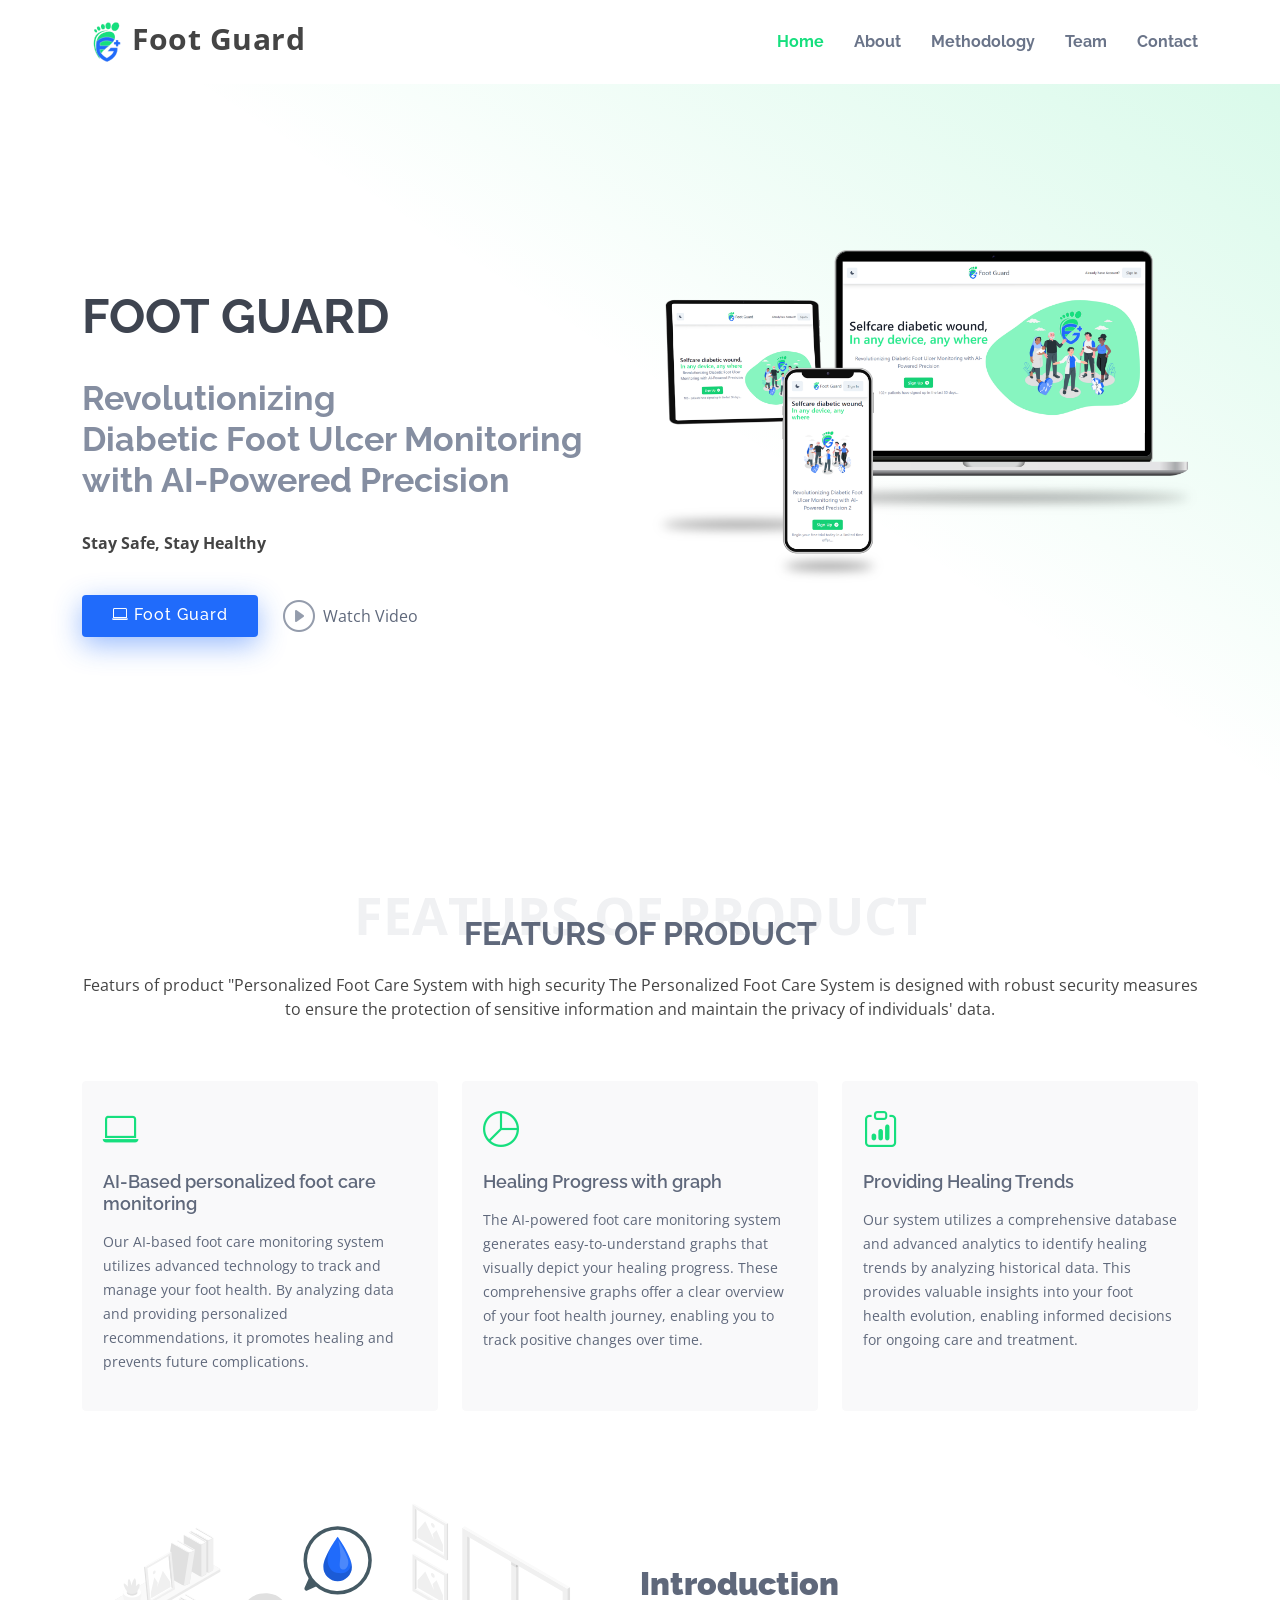
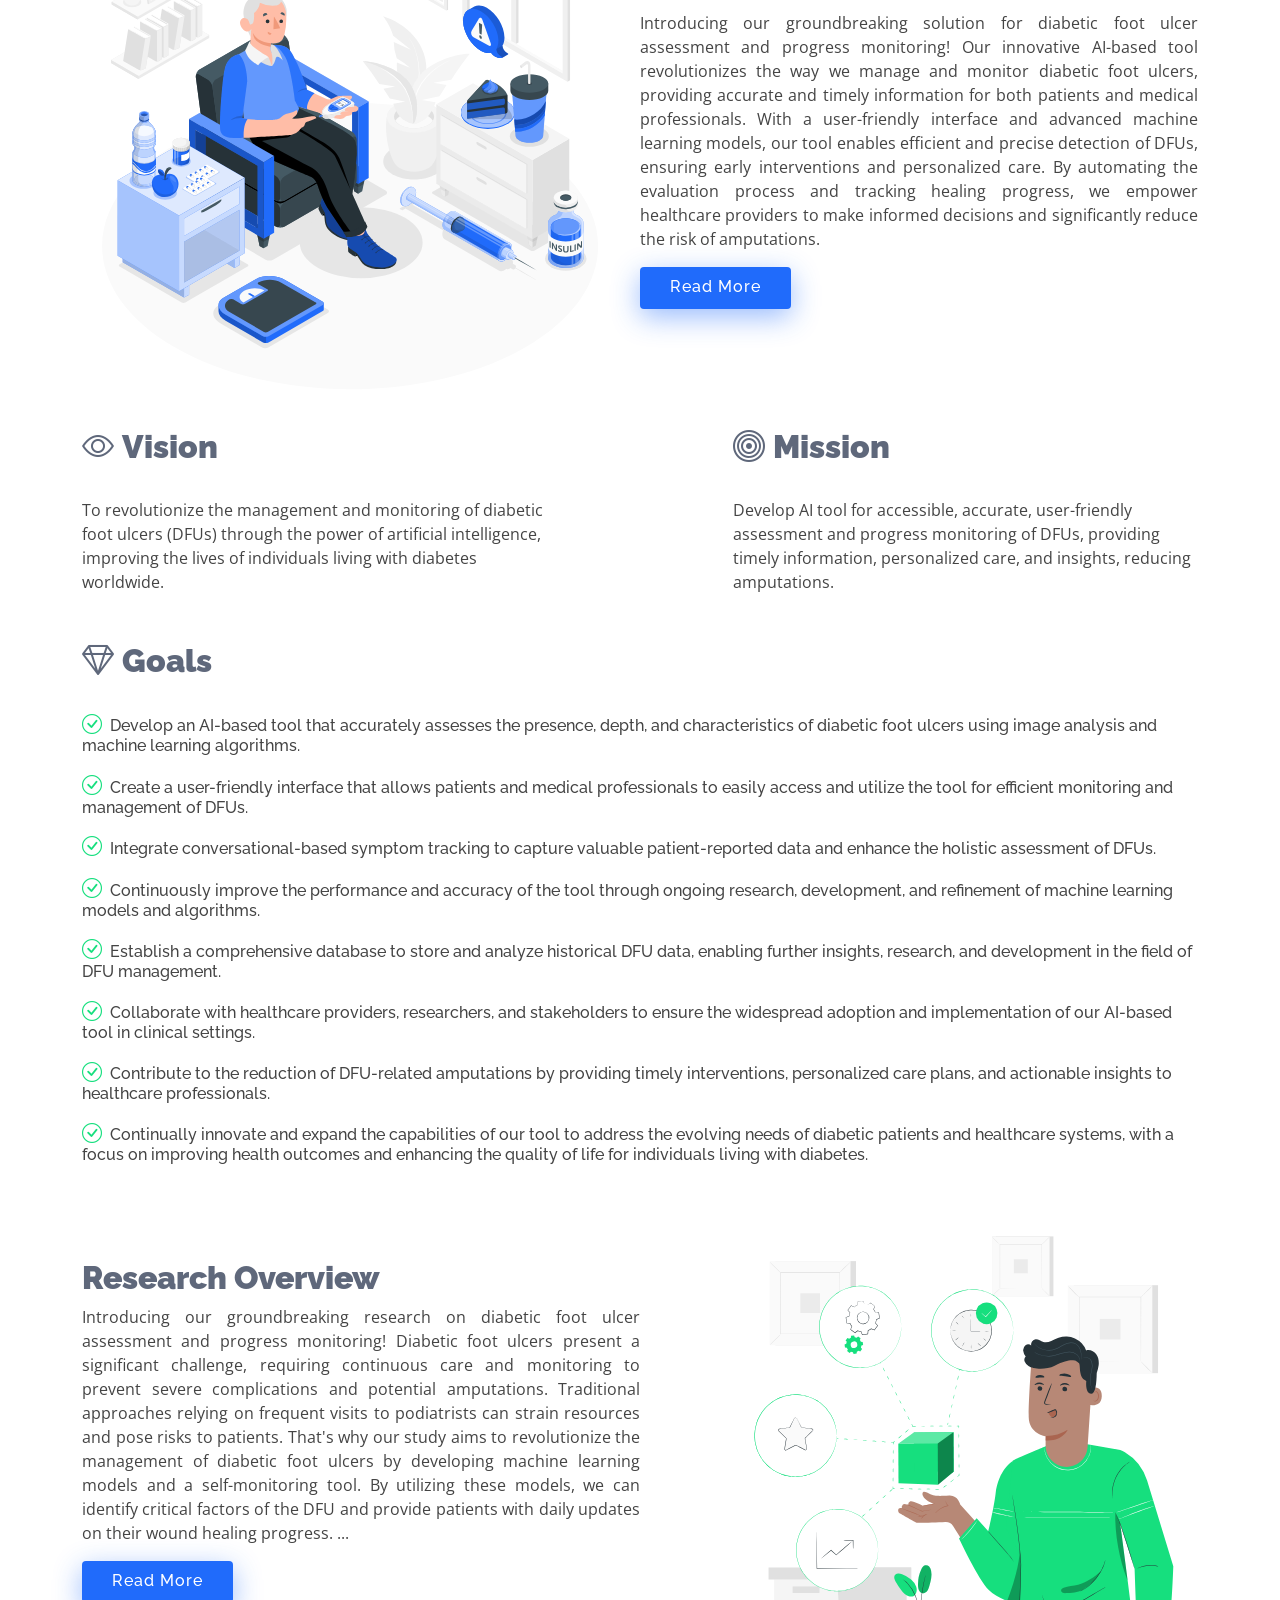
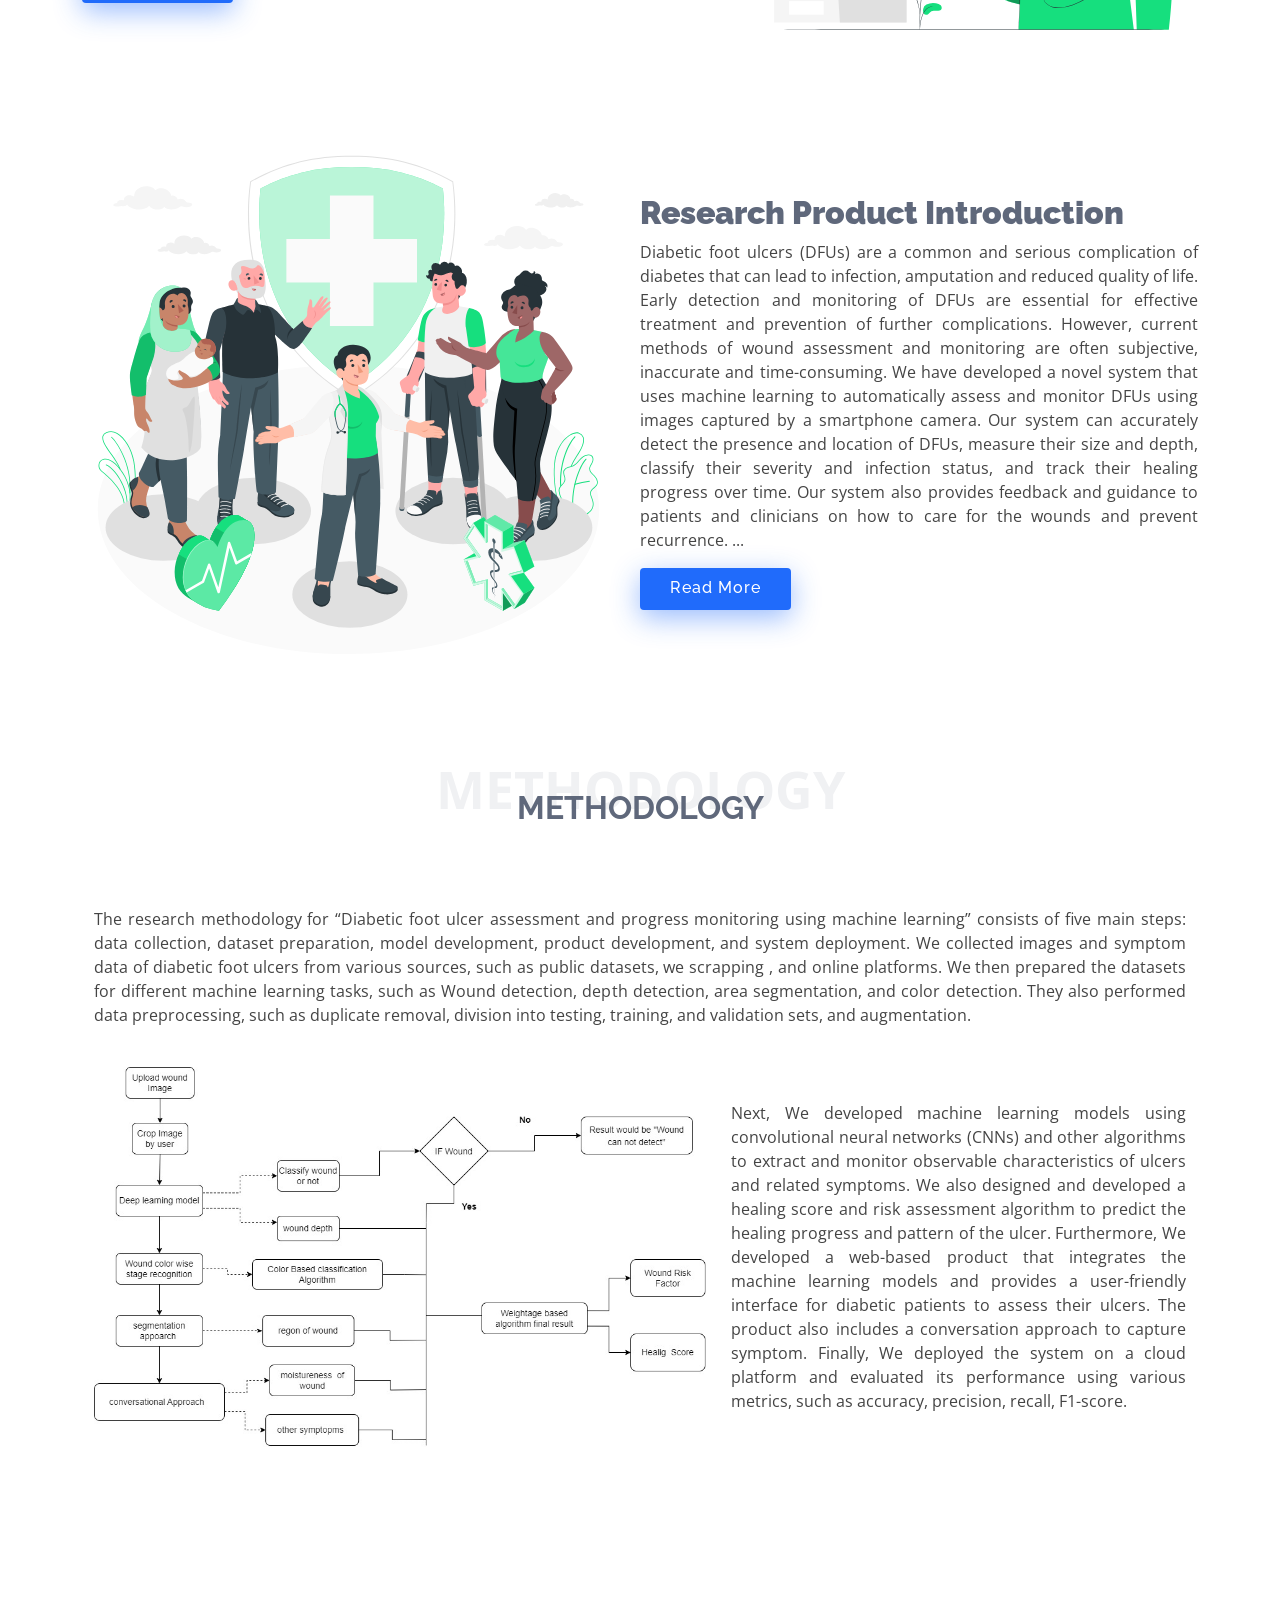
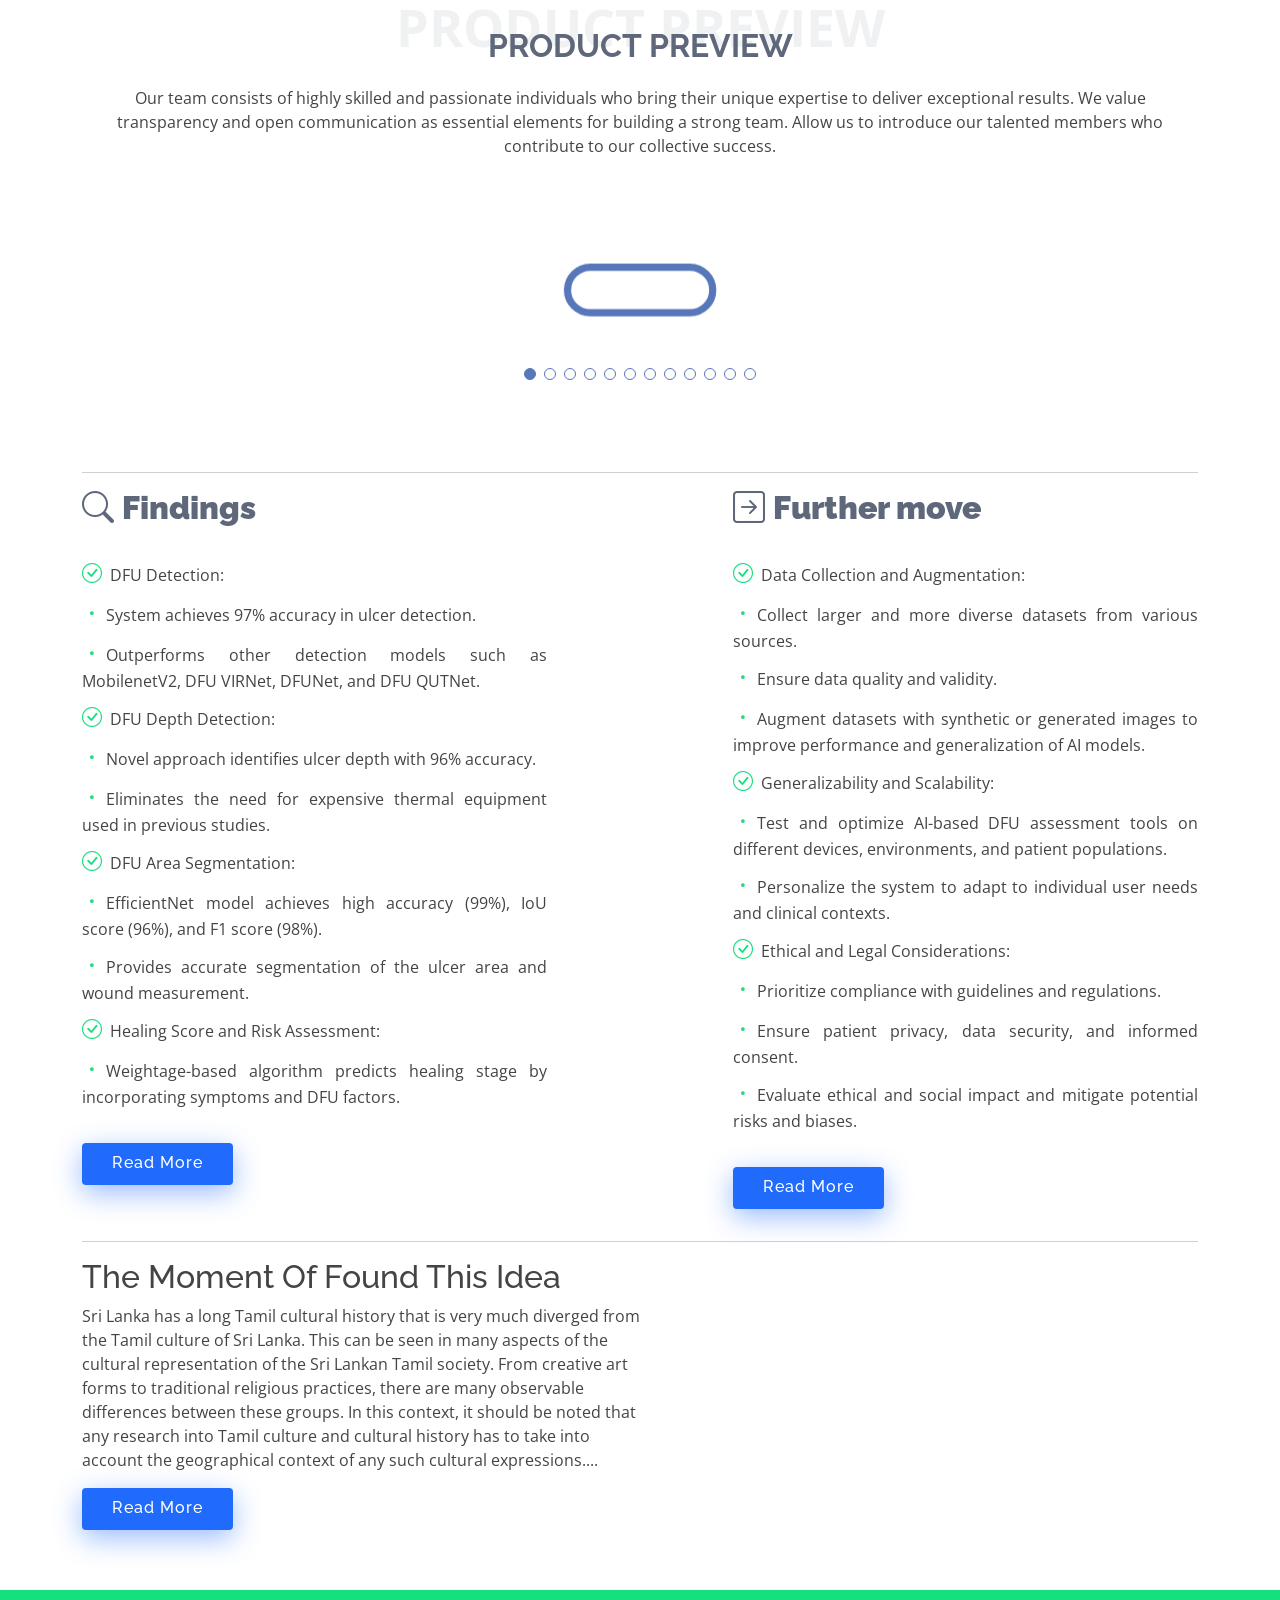
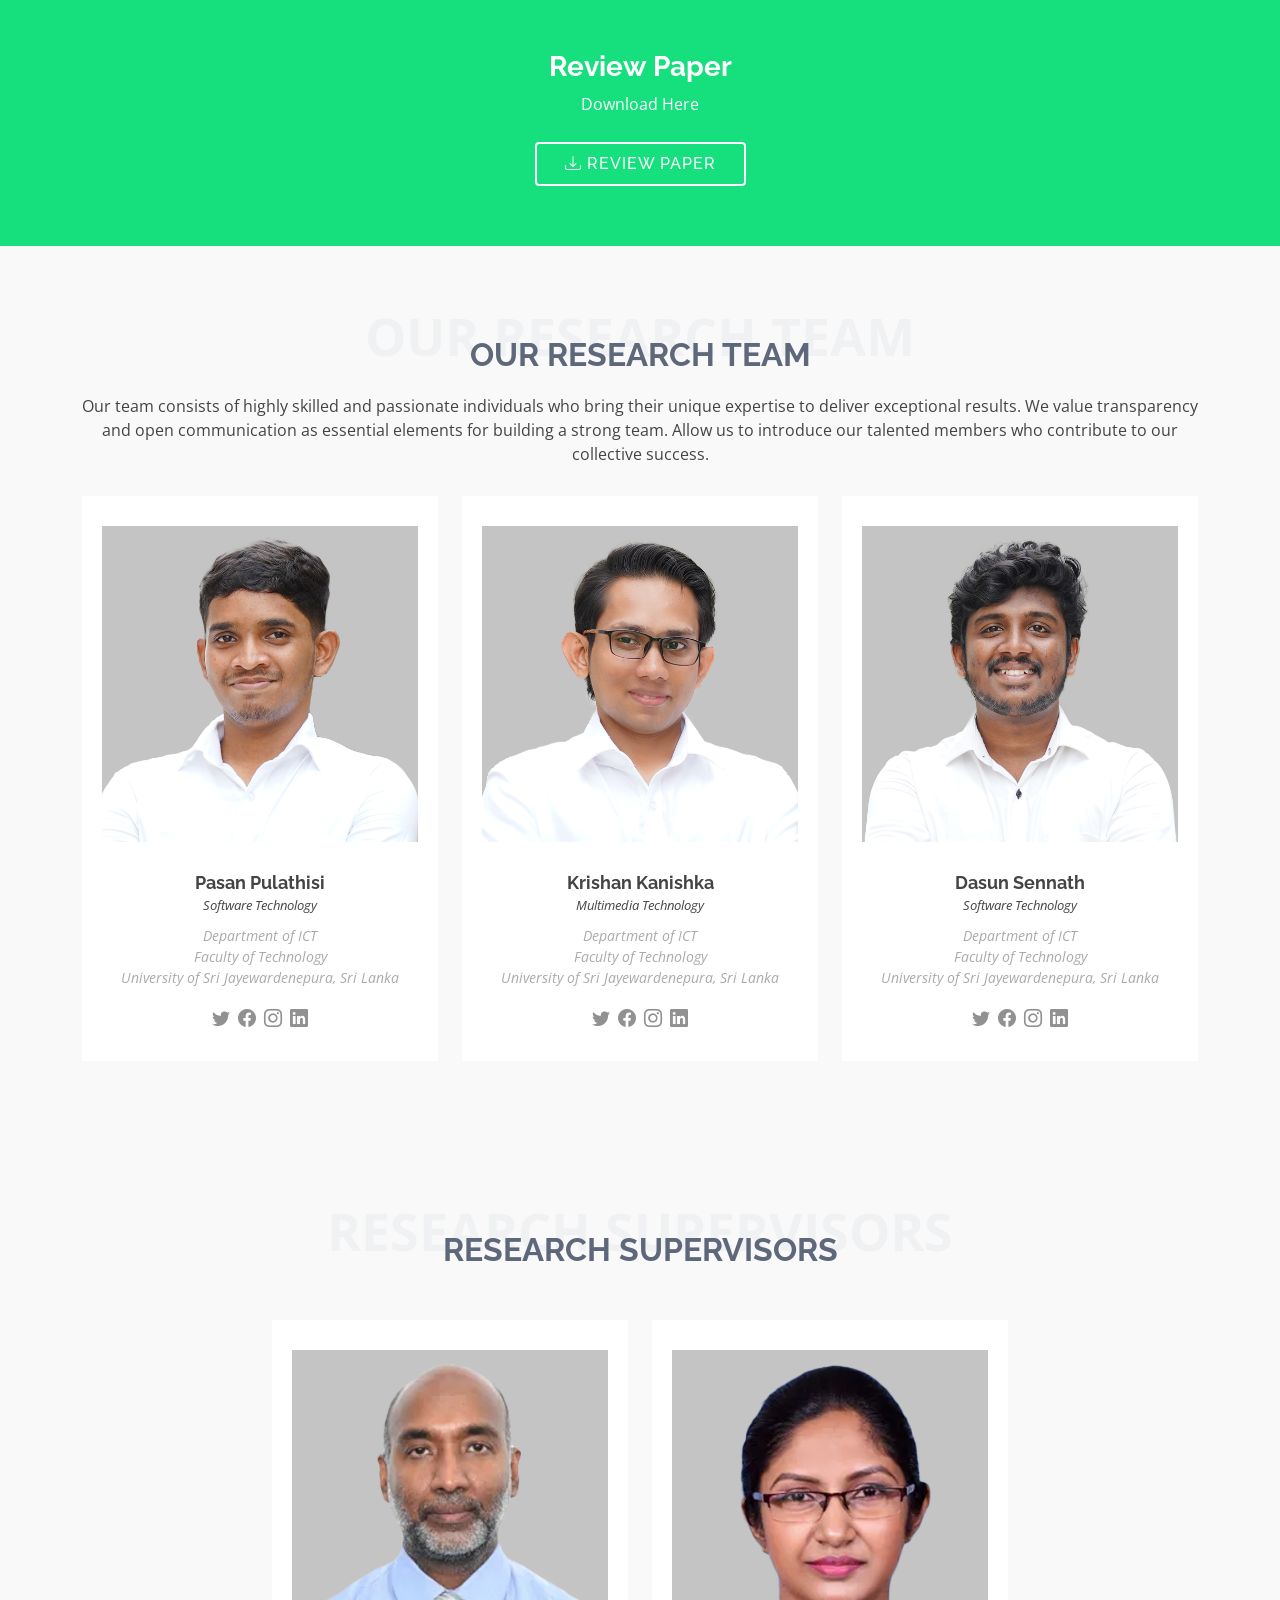
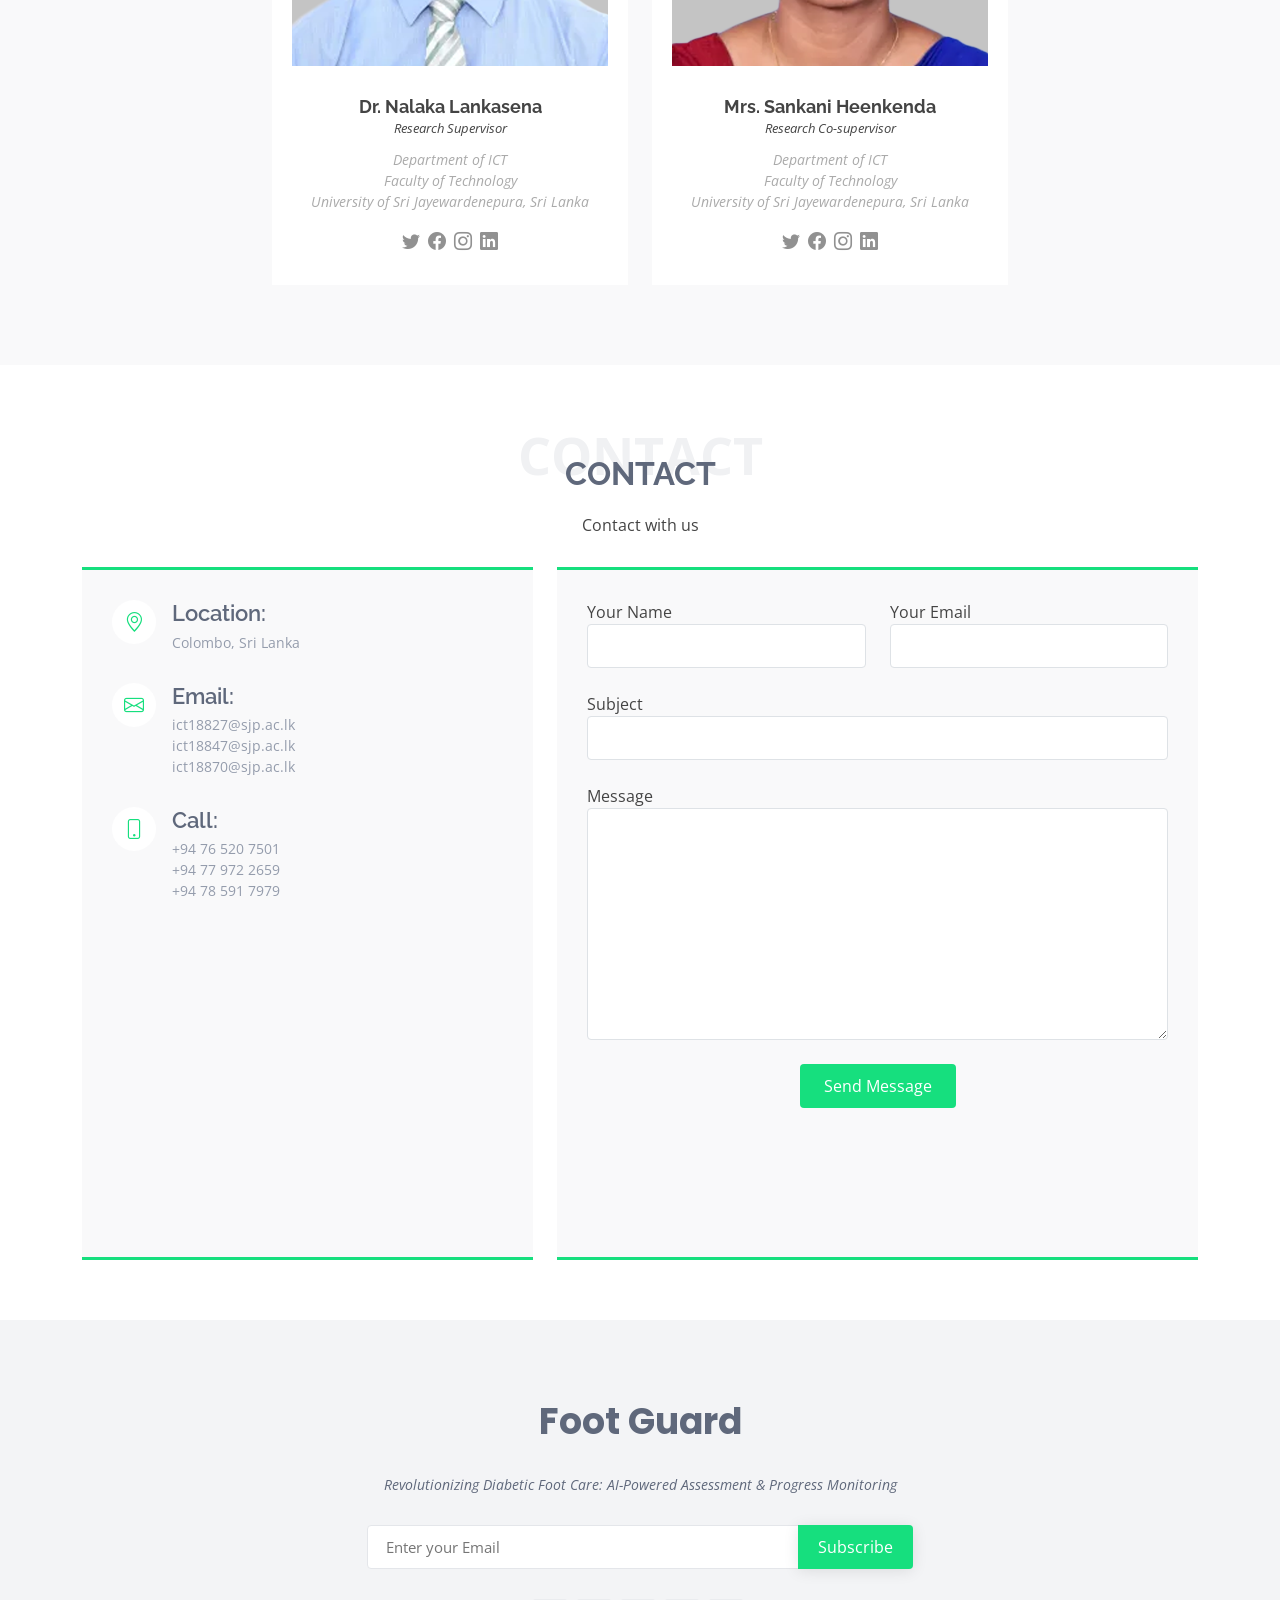
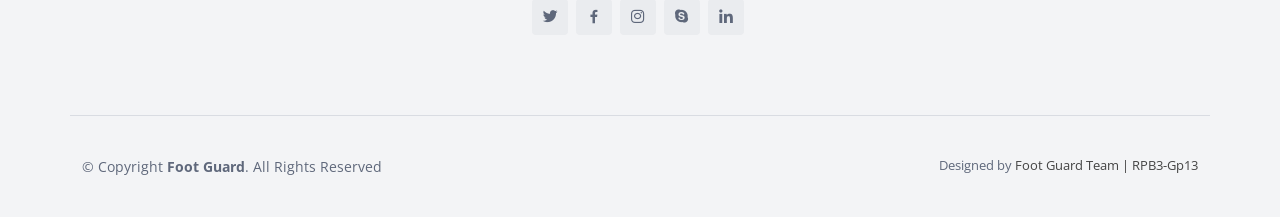
==== FootGuard/index.html @ e1c531ee "update2.3" ====
<!DOCTYPE html>
<html lang="en">

<head>
  <meta charset="utf-8">
  <meta content="width=device-width, initial-scale=1.0" name="viewport">

  <title>Foot Guard</title>
  <meta content="" name="description">
  <meta content="" name="keywords">

  <!-- Favicons -->
  <link href="assets/img/FG.svg" rel="icon">
  <link href="assets/img/FG.svg" rel="apple-touch-icon">

  <!-- Google Fonts -->
  <link
    href="https://fonts.googleapis.com/css?family=Open+Sans:300,300i,400,400i,600,600i,700,700i|Raleway:300,300i,400,400i,500,500i,600,600i,700,700i|Poppins:300,300i,400,400i,500,500i,600,600i,700,700i"
    rel="stylesheet">

  <!-- Vendor CSS Files -->
  <link href="assets/vendor/bootstrap/css/bootstrap.min.css" rel="stylesheet">
  <link href="assets/vendor/bootstrap-icons/bootstrap-icons.css" rel="stylesheet">
  <link href="assets/vendor/boxicons/css/boxicons.min.css" rel="stylesheet">
  <link href="assets/vendor/glightbox/css/glightbox.min.css" rel="stylesheet">
  <link href="assets/vendor/swiper/swiper-bundle.min.css" rel="stylesheet">
  <link href="assets/vendor/aos/aos.css" rel="stylesheet">



  <!-- Template Main CSS File -->
  <link href="assets/css/style.css" rel="stylesheet">

</head>

<body>

  <!-- ======= Header ======= -->
  <header id="header" class="fixed-top">
    <div class="container d-flex align-items-center justify-content-between">
      <a href="#" class="logo"> <img src="assets/img/FG.svg" alt="" height="50px" width="50px">Foot Guard</a>
      <!-- <h1 class="logo"><a href="index.html">Foot Guard</a></h1> -->
      <!-- Uncomment below if you prefer to use an image logo -->
      <!-- <a href="index.html" class="logo"><img src="assets/img/Foot guard logo.svg" alt="" class="img-fluid"></a> -->

      <nav id="navbar" class="navbar">
        <ul>
          <li><a class="nav-link scrollto active" href="#hero">Home</a></li>
          <li><a class="nav-link scrollto" href="#about">About</a></li>
          <li><a class="nav-link scrollto" href="#Methodology">Methodology</a></li>
          <li><a class="nav-link scrollto" href="#team">Team</a></li>
          <!-- <li><a class="nav-link scrollto " href="#blog">Blog</a></li> -->
          <!-- <li><a class="nav-link scrollto" href="#team">Team</a></li>
          <li class="dropdown"><a href="#"><span>Drop Down</span> <i class="bi bi-chevron-down"></i></a>
            <ul>
              <li><a href="#">Drop Down 1</a></li>
              <li class="dropdown"><a href="#"><span>Deep Drop Down</span> <i class="bi bi-chevron-right"></i></a>
                <ul>
                  <li><a href="#">Deep Drop Down 1</a></li>
                  <li><a href="#">Deep Drop Down 2</a></li>
                  <li><a href="#">Deep Drop Down 3</a></li>
                  <li><a href="#">Deep Drop Down 4</a></li>
                  <li><a href="#">Deep Drop Down 5</a></li>
                </ul>
              </li>
              <li><a href="#">Drop Down 2</a></li>
              <li><a href="#">Drop Down 3</a></li>
              <li><a href="#">Drop Down 4</a></li>
            </ul>
          </li> -->
          <li><a class="nav-link scrollto" href="#contact">Contact</a></li>
          <!-- <li><a class="getstarted scrollto" href="#about">Get Started</a></li> -->
        </ul>
        <i class="bi bi-list mobile-nav-toggle"></i>
      </nav><!-- .navbar -->

    </div>
  </header><!-- End Header -->

  <!-- ======= Hero Section ======= -->
  <section id="hero" class="d-flex align-items-center">

    <div class="container">
      <div class="row">
        <div class="col-lg-6 pt-5 pt-lg-6 order-2 order-lg-1 d-flex flex-column justify-content-center "
          data-aos="fade-down-right" data-aos-delay="500">
          <h1>FOOT GUARD</h1> <br>
          <h2 style="font-weight:bold ">Revolutionizing <br>Diabetic Foot Ulcer Monitoring <br>with AI-Powered Precision
          </h2>
          <p style="font-weight:bold ;">Stay Safe, Stay Healthy</p><br>
          <div class="d-flex">
            <a href="#about" class="btn-get-started scrollto"><i class="bi bi-laptop"></i> <span>Foot Guard</span>
            </a>
            <a href="https://youtu.be/P54QwJt4dC8" class="glightbox btn-watch-video"><i
                class="bi bi-play-circle"></i><span>Watch Video</span></a>
          </div>
        </div>
        <div class="col-lg-6 order-1 order-lg-2 hero-img" data-aos="zoom-in" data-aos-delay="800">
          <img src="assets/img/Tablet_laptop_and_smartphone.png" class="img-fluid animated" alt="">
        </div>
      </div>
    </div>
  </section><!-- End Hero -->


  <section class="featured-services">
    <div class="container" >
      <div class="section-title">
        <div class="section-title">
          <span>Featurs of product</span>
          <h2>Featurs of product</h2>
          <p>Featurs of product "Personalized Foot Care System with high security
            The Personalized Foot Care System is designed with robust security measures to ensure the protection of sensitive information and maintain the privacy of individuals' data.
            </p>
        </div>

      </div>

      <div class="row">
        <div class="col-lg-4 col-md-6 " data-aos="fade-right" data-aos-delay="200">
          <div class="icon-box">
            <div class="icon"><i class="bi bi-laptop"></i></div>
            <h4 class="title"><a href="">AI-Based personalized foot care monitoring</a></h4>
            <p class="description">Our AI-based foot care monitoring system utilizes advanced technology to track and
              manage your foot health. By analyzing data and providing personalized recommendations, it promotes
              healing and prevents future complications.</p>
          </div>
        </div>
        <div class="col-lg-4 col-md-6 mt-4 mt-md-0" data-aos="fade-up" data-aos-delay="200">
          <div class="icon-box">
            <div class="icon"><i class="bi bi-pie-chart"></i></div>
            <h4 class="title"><a href="">Healing Progress with graph</a></h4>
            <p class="description">The AI-powered foot care monitoring system generates easy-to-understand graphs that
              visually depict your healing progress. These comprehensive graphs offer a clear overview of your foot
              health journey, enabling you to track positive changes over time.</p>
          </div>
        </div>
        <div class="col-lg-4 col-md-6 mt-4 mt-lg-0" data-aos="fade-left" data-aos-delay="200">
          <div class="icon-box">
            <div class="icon"><i class="bi bi-clipboard-data"></i></div>
            <h4 class="title"><a href="">Providing Healing Trends </a></h4>
            <p class="description">Our system utilizes a comprehensive database and advanced analytics to identify
              healing trends by analyzing historical data. This provides valuable insights into your foot health
              evolution, enabling informed decisions for ongoing care and treatment. </p>
          </div>
        </div>
      </div>

    </div>
  </section>

  <main id="main">

    <section id="about" class="about">
      <div class="container">


        <!-- Introduction -->
        <div class="row gx-0 ">
          <div class="col-lg-6 d-flex align-items-center" data-aos="zoom-out" data-aos-delay="200">
            <img style="padding-right: 25px;" src="assets/img/diabetes-animate.svg" class="img-fluid" alt="">
          </div>
          <div class="col-lg-6 d-flex flex-column justify-content-center" data-aos="fade-up" data-aos-delay="200">
            <div class="content">
              <h3 class="mid"> <b>Introduction</b></h3>
              <p style="text-align: justify;">Introducing our groundbreaking solution for diabetic foot ulcer assessment
                and progress monitoring! Our innovative AI-based tool revolutionizes the way we manage and monitor
                diabetic foot ulcers, providing accurate and timely information for both patients and medical
                professionals. With a user-friendly interface and advanced machine learning models, our tool enables
                efficient and precise detection of DFUs, ensuring early interventions and personalized care. By
                automating the evaluation process and tracking healing progress, we empower healthcare providers to make
                informed decisions and significantly reduce the risk of amputations.
                <span id="dots"></span>
                <span id="more">Join us in transforming the lives of individuals with diabetes by improving health
                  outcomes and advancing the field of diabetic foot ulcer management.
                </span>

                <br>
              <p onclick="myFunction()" id="myBtn"
                class="btn-get-started scrollto d-inline-flex align-items-center justify-content-center align-self-center">
                <span>Read More</span>
              </p>
            </div>
          </div>
        </div><br>

        <!-- vision, mission -->
        <div class="row gx-0">
          <div class="col-lg-5 d-flex flex-column justify-content-center" data-aos="fade-up" data-aos-delay="200">
            <div class="content">
              <h3 class="mid">
                <i class="bi bi-eye"></i>
                <b>Vision</b>
              </h3><br>
              <p>To revolutionize the management and monitoring of diabetic foot ulcers (DFUs) through the power of
                artificial intelligence, improving the lives of individuals living with diabetes worldwide.
              </p>
            </div>
          </div>
          <div class="col-md-2"></div>
          <div class="col-lg-5 d-flex flex-column justify-content-center" data-aos="fade-up" data-aos-delay="200">
            <div class="content">
              <h3 class="mid">
                <i class="bi bi-bullseye"></i>
                <b>Mission</b>
              </h3><br>
              <p>Develop AI tool for accessible, accurate, user-friendly assessment and progress monitoring of DFUs,
                providing timely information, personalized care, and insights, reducing amputations.
              </p>
            </div>
          </div>
        </div>
        <br><br>
        <!-- Goal -->
        <div class="row gx-0 ">
          <div class="col-lg-12 d-flex flex-column justify-content-center" data-aos="fade-up" data-aos-delay="200">
            <div class="content">
              <h3 class="mid"> <i class="bi bi-gem"> </i><b>Goals</b></h3><br>
              <ul>
                <li>
                  <h6><i class="bi bi-check-circle"></i> Develop an AI-based tool that accurately assesses the presence,
                    depth, and characteristics of diabetic foot ulcers using image analysis and machine learning
                    algorithms.
                  </h6>
                </li>
                <li>
                  <h6><i class="bi bi-check-circle"></i> Create a user-friendly interface that allows patients and
                    medical professionals to easily access and utilize the tool for efficient monitoring and management
                    of DFUs.
                  </h6>
                </li>
                <li>
                  <h6><i class="bi bi-check-circle"></i> Integrate conversational-based symptom tracking to capture
                    valuable patient-reported data and enhance the holistic assessment of DFUs.
                  </h6>
                </li>
                <li>
                  <h6><i class="bi bi-check-circle"></i> Continuously improve the performance and accuracy of the tool
                    through ongoing research, development, and refinement of machine learning models and algorithms.
                  </h6>
                </li>
                <li>
                  <h6><i class="bi bi-check-circle"></i> Establish a comprehensive database to store and analyze
                    historical DFU data, enabling further insights, research, and development in the field of DFU
                    management.
                  </h6>
                </li>
                <li>
                  <h6><i class="bi bi-check-circle"></i> Collaborate with healthcare providers, researchers, and
                    stakeholders to ensure the widespread adoption and implementation of our AI-based tool in clinical
                    settings.
                  </h6>
                </li>
                <li>
                  <h6><i class="bi bi-check-circle"></i> Contribute to the reduction of DFU-related amputations by
                    providing timely interventions, personalized care plans, and actionable insights to healthcare
                    professionals.
                  </h6>
                </li>
                <li>
                  <h6><i class="bi bi-check-circle"></i> Continually innovate and expand the capabilities of our tool to
                    address the evolving needs of diabetic patients and healthcare systems, with a focus on improving
                    health outcomes and enhancing the quality of life for individuals living with diabetes.</h6>
                </li>
              </ul>
            </div>
          </div>
        </div>

        

        <!-- Research Overview -->
        <div class="row gx-0 ">
          <div class="col-lg-6 d-flex flex-column justify-content-center" data-aos="fade-up" data-aos-delay="200">
            <div class="content">
              <h3 class="mid"> <b>Research Overview</b></h3>


              <p style="text-align: justify;">Introducing our groundbreaking research on diabetic foot ulcer assessment
                and progress
                monitoring! Diabetic foot ulcers present a significant challenge, requiring continuous care and
                monitoring to prevent
                severe complications and potential amputations. Traditional approaches relying on frequent visits to
                podiatrists can
                strain resources and pose risks to patients. That's why our study aims to revolutionize the management
                of diabetic
                foot ulcers by developing machine learning models and a self-monitoring tool. By utilizing these models,
                we can
                identify critical factors of the DFU and provide patients with daily updates on their wound healing
                progress.

                <span id="dots_ab">...</span>
                <span id="more_ab"> Additionally, we explore the integration of conversational approach for symptom
                  identification. With our research,
                  patients can gain valuable insights into the status of their wounds, allowing them to take proactive
                  measures and
                  potentially prevent further deterioration. Join us in advancing the field of DFU management and
                  empowering patients to
                  actively participate in their own healing journey.</span>
                <br>
              <p onclick="myFunction_ab()" id="myBtn_ab"
                class="btn-get-started scrollto d-inline-flex align-items-center justify-content-center align-self-center">
                <span>Read More</span>
              </p>

            </div>
          </div>
          <div class="col-sm-1 d-flex flex-column justify-content-center"></div>
          <div class="col-lg-5 d-flex flex-column justify-content-center" data-aos="fade-up" data-aos-delay="200">
            <img src="assets/img/features-overview-animate.svg" class="img-fluid" alt="">
          </div>
          <br>
          <br>
        </div>
        <br><br><br>

        <!--Research Product Introduction-->
        <div class="row gx-0 ">

          <div class="col-lg-6 d-flex align-items-center" data-aos="zoom-out" data-aos-delay="200">
            <img style="padding-right: 25px;" src="assets/img/public-health-animate.svg" class="img-fluid" alt="">
          </div>
          <div class="col-lg-6 d-flex flex-column justify-content-center" data-aos="fade-up" data-aos-delay="200">
            <div class="content">
              <h3 class="mid"> <b>Research Product Introduction</b></h3>
              <p style="text-align: justify;">Diabetic foot ulcers (DFUs) are a common and serious complication of
                diabetes that can lead to infection, amputation and reduced quality of life. Early detection and
                monitoring of DFUs are essential for effective treatment and prevention of further complications.
                However, current methods of wound assessment and monitoring are often subjective, inaccurate and
                time-consuming.
                We have developed a novel system that uses machine learning to automatically assess and monitor DFUs
                using images captured by a smartphone camera. Our system can accurately detect the presence and location
                of DFUs, measure their size and depth, classify their severity and infection status, and track their
                healing progress over time. Our system also provides feedback and guidance to patients and clinicians on
                how to care for the wounds and prevent recurrence.
                <span id="dots_met">...</span>
                <span id="more_met">Our system is based on state-of-the-art deep learning models that have been trained
                  and validated on a large and diverse dataset of DFU images. Our system can handle various challenges
                  such as low-quality images, different lighting conditions, occlusions, and skin tones. Our system has
                  been evaluated on several metrics such as accuracy, precision, recall, mean average precision (mAP)
                  and F1-score, and has achieved superior performance compared to existing methods.
                  Our system is a breakthrough in the field of DFU detection and monitoring, as it offers a fast,
                  reliable, convenient and cost-effective solution that can improve the outcomes and quality of life of
                  patients with diabetes. Our system can also be easily integrated with existing telemedicine platforms
                  and electronic health records to facilitate remote consultation and data sharing. Our system is a
                  game-changer for the management of DFUs and the prevention of diabetic foot complications.
                </span>

                <br>
              <p onclick="myFunction_met()" id="myBtn_met"
                class="btn-get-started scrollto d-inline-flex align-items-center justify-content-center align-self-center">
                <span>Read More</span>
              </p>
            </div>
          </div>
        </div>

        <!-- Methodology -->
        <section id="Methodology" class="Methodology">
          <div class="container" data-aos="fade-up">

            <div class="section-title">
              <div class="section-title">
                <span>Methodology</span>
                <h2>Methodology</h2>
              </div>

            </div>
            <div class="row gx-0 ">
              <div class="col-lg-12 d-flex flex-column justify-content-center" data-aos="fade-up" data-aos-delay="200">
                <div class="content">
                  <!-- <h3 class="mid"> <b>Methodology</b></h3> -->
                  <p style="text-align: justify;">
                    The research methodology for “Diabetic foot ulcer assessment and progress monitoring using machine
                    learning” consists of five main steps: data collection, dataset preparation, model development,
                    product development, and system deployment. We collected images and symptom data of diabetic foot
                    ulcers from various sources, such as public datasets, we scrapping , and online platforms. We then
                    prepared the datasets for different machine learning tasks, such as Wound detection, depth
                    detection, area segmentation, and color detection. They also performed data preprocessing, such as
                    duplicate removal, division into testing, training, and validation sets, and augmentation.
                  </p><br>
                </div>
              </div>
              <div class="row gx-0 ">
                <div class="col-lg-7 d-flex align-items-center" data-aos="zoom-out" data-aos-delay="200">
                  <img style="padding-right: 25px;" src="assets/img/reasearch diagram-Page-1.jpg" class="img-fluid"
                    alt="">
                </div>
                <div class="col-lg-5 d-flex flex-column justify-content-center" data-aos="fade-up" data-aos-delay="200">
                  <div class="content">
                    <p style="text-align: justify;">
                      Next, We developed machine learning models using convolutional neural networks (CNNs) and other
                      algorithms to extract and monitor observable characteristics of ulcers and related symptoms. We
                      also designed and developed a healing score and risk assessment algorithm to predict the healing
                      progress and pattern of the ulcer. Furthermore, We developed a web-based product that integrates
                      the machine learning models and provides a user-friendly interface for diabetic patients to assess
                      their ulcers. The product also includes a conversation approach to capture symptom. Finally, We
                      deployed the system on a cloud platform and evaluated its performance using various metrics, such
                      as accuracy, precision, recall, F1-score.
                    </p>
                  </div>
                </div>
              </div>

            </div>
        </section>



        <!-- Product Preview -->
        <section id="gallery" class="gallery">
          <div class="container" data-aos="fade-up">

            <div class="section-title">
              <div class="section-title">
                <span>Product Preview</span>
                <h2>Product Preview</h2>
                <p>Our team consists of highly skilled and passionate individuals who bring their unique expertise to
                  deliver
                  exceptional results. We value transparency and open communication as essential elements for building a
                  strong team. Allow us to introduce our talented members who contribute to our collective success.</p>
              </div>

            </div>

            <div class="container-fluid" data-aos="fade-up">
              <div class="gallery-slider swiper">
                <div class="swiper-wrapper">
                  <div class="swiper-slide"><a href="assets/img/gallery/gallery-1.png" class="gallery-lightbox"
                      data-gall="gallery-carousel"><img src="assets/img/gallery/gallery-1.png" class="img-fluid"
                        alt=""></a></div>
                  <div class="swiper-slide"><a href="assets/img/gallery/gallery-2.png" class="gallery-lightbox"
                      data-gall="gallery-carousel"><img src="assets/img/gallery/gallery-2.png" class="img-fluid"
                        alt=""></a></div>
                  <div class="swiper-slide"><a href="assets/img/gallery/gallery-3.png" class="gallery-lightbox"
                      data-gall="gallery-carousel"><img src="assets/img/gallery/gallery-3.png" class="img-fluid"
                        alt=""></a></div>
                  <div class="swiper-slide"><a href="assets/img/gallery/gallery-4.png" class="gallery-lightbox"
                      data-gall="gallery-carousel"><img src="assets/img/gallery/gallery-4.png" class="img-fluid"
                        alt=""></a></div>
                  <div class="swiper-slide"><a href="assets/img/gallery/gallery-5.png" class="gallery-lightbox"
                      data-gall="gallery-carousel"><img src="assets/img/gallery/gallery-5.png" class="img-fluid"
                        alt=""></a></div>
                  <div class="swiper-slide"><a href="assets/img/gallery/gallery-6.png" class="gallery-lightbox"
                      data-gall="gallery-carousel"><img src="assets/img/gallery/gallery-6.png" class="img-fluid"
                        alt=""></a></div>
                  <div class="swiper-slide"><a href="assets/img/gallery/gallery-7.png" class="gallery-lightbox"
                      data-gall="gallery-carousel"><img src="assets/img/gallery/gallery-7.png" class="img-fluid"
                        alt=""></a></div>
                  <div class="swiper-slide"><a href="assets/img/gallery/gallery-8.png" class="gallery-lightbox"
                      data-gall="gallery-carousel"><img src="assets/img/gallery/gallery-8.png" class="img-fluid"
                        alt=""></a></div>
                  <div class="swiper-slide"><a href="assets/img/gallery/gallery-9.png" class="gallery-lightbox"
                      data-gall="gallery-carousel"><img src="assets/img/gallery/gallery-9.png" class="img-fluid"
                        alt=""></a></div>
                  <div class="swiper-slide"><a href="assets/img/gallery/gallery-10.png" class="gallery-lightbox"
                      data-gall="gallery-carousel"><img src="assets/img/gallery/gallery-10.png" class="img-fluid"
                        alt=""></a></div>
                  <div class="swiper-slide"><a href="assets/img/gallery/gallery-11.png" class="gallery-lightbox"
                      data-gall="gallery-carousel"><img src="assets/img/gallery/gallery-11.png" class="img-fluid"
                        alt=""></a></div>
                  <div class="swiper-slide"><a href="assets/img/gallery/gallery-12.png" class="gallery-lightbox"
                      data-gall="gallery-carousel"><img src="assets/img/gallery/gallery-12.png" class="img-fluid"
                        alt=""></a></div>
                </div>
                <div class="swiper-pagination"></div>
              </div>

            </div>
        </section>

        <hr >
        <!-- Findings, Further move-->
        <div class="row gx-0">
          <div class="col-lg-5 d-flex flex-column justify-content-top">
            <div class="content" >
              <div class="box">
                <!-- <img src="assets/img/find.png" class="img-fluid" alt=""> -->
              </div>
              <h3 class="mid"> <i class="bi bi-search"></i> <b>Findings</b></h3><br>
              <ul style="text-align: justify;">
                <li><i class="bi bi-check-circle"></i> DFU Detection:
                <li><i class="bi bi-dot"></i>System achieves 97% accuracy in ulcer detection.</li>
                <li><i class="bi bi-dot"></i>Outperforms other detection models such as MobilenetV2, DFU VIRNet, DFUNet, and DFU QUTNet.</li>
                </li>
                <li><i class="bi bi-check-circle"></i> DFU Depth Detection:
                <li><i class="bi bi-dot"></i>Novel approach identifies ulcer depth with 96% accuracy.</li>
                <li><i class="bi bi-dot"></i>Eliminates the need for expensive thermal equipment used in previous studies.</li>
                </li>
                <li><i class="bi bi-check-circle"></i> DFU Area Segmentation:
                <li><i class="bi bi-dot"></i>EfficientNet model achieves high accuracy (99%), IoU score (96%), and F1 score (98%).</li>
                <li><i class="bi bi-dot"></i>Provides accurate segmentation of the ulcer area and wound measurement.</li>
                </li>
                <li><i class="bi bi-check-circle"></i> Healing Score and Risk Assessment:
                <li><i class="bi bi-dot"></i>Weightage-based algorithm predicts healing stage by incorporating symptoms and DFU factors.</li>


                <span id="dots_mo"></span>
                <span id="more_mo">
                  <li> - Provides a comprehensive assessment beyond image analysis.</li>
                  </li>
                  <li><i class="bi bi-check-circle"></i> Web/Mobile-based Telemedicine System:
                  <li><i class="bi bi-dot"></i>Develops a user-friendly web-based tool for DFU assessment.</li>
                  <li><i class="bi bi-dot"></i>Integrates multiple factors, advanced machine learning models, and a patient-centered design.
                  </li>
                  <li><i class="bi bi-dot"></i>Enhances DFU management for patients and clinicians.</li>
                  </li>
                </span>

                <br>
                <p onclick="myFunction_mo()" id="myBtn_mo"
                  class="btn-get-started scrollto d-inline-flex align-items-center justify-content-center align-self-center">
                  <span>Read More</span>

              </ul>
            </div>
          </div>
          <div class="col-lg-2 d-flex flex-column justify-content-center" data-aos="fade-up" data-aos-delay="200">
          </div>
          <div class="col-lg-5 d-flex flex-column justify-content-top">
            <div class="content">
              <div class="box">
                <!-- <img src="assets/img/values-1.png" class="img-fluid" alt=""> -->
              </div>
              <h3 class="mid"><i class="bi bi-arrow-right-square"></i> <b>Further move</b></h3><br>
              <ul style="text-align: justify;">
                <li><i class="bi bi-check-circle"></i> Data Collection and Augmentation:
                <li><i class="bi bi-dot"></i>Collect larger and more diverse datasets from various sources.</li>
                <li><i class="bi bi-dot"></i>Ensure data quality and validity.</li>
                <li><i class="bi bi-dot"></i>Augment datasets with synthetic or generated images to improve performance and generalization of
                  AI models.</li>
                </li>
                <li><i class="bi bi-check-circle"></i> Generalizability and Scalability:
                <li><i class="bi bi-dot"></i>Test and optimize AI-based DFU assessment tools on different devices, environments, and patient
                  populations.</li>
                <li><i class="bi bi-dot"></i>Personalize the system to adapt to individual user needs and clinical contexts.</li>
                </li>
                <li><i class="bi bi-check-circle"></i> Ethical and Legal Considerations:
                <li><i class="bi bi-dot"></i>Prioritize compliance with guidelines and regulations.</li>
                <li><i class="bi bi-dot"></i>Ensure patient privacy, data security, and informed consent.</li>
                <li><i class="bi bi-dot"></i>Evaluate ethical and social impact and mitigate potential risks and biases.</li>
                </li>
                <span id="dots_att"></span>
                <span id="more_att">
                  <li><i class="bi bi-check-circle"></i> Stakeholder Engagement:
                  <li><i class="bi bi-dot"></i>Involve patients, clinicians, researchers, policymakers, and developers throughout the design,
                    development, and evaluation processes. </li>
                  <li><i class="bi bi-dot"></i>Incorporate their perspectives and feedback to develop user-centered AI tools.</li>
                  <li><i class="bi bi-dot"></i>Collaborate with healthcare professionals and policymakers to facilitate adoption and
                    integration into clinical practice. </li>
                  </li>
                  <li><i class="bi bi-check-circle"></i> Longitudinal Monitoring and Intervention:
                  <li><i class="bi bi-dot"></i>Explore the potential of AI-based tools for long-term monitoring and intervention in DFU
                    management.</li>
                  <li><i class="bi bi-dot"></i>Incorporate longitudinal data collection and analysis for insights into DFU progression and
                    healing patterns. </li>
                  <li><i class="bi bi-dot"></i>Develop predictive models to identify high-risk individuals for early intervention and
                    preventive strategies.</li>
                  </li>
                  <li><i class="bi bi-check-circle"></i> Integration with Electronic Health Records (EHRs):
                  <li><i class="bi bi-dot"></i>Integrate AI-based DFU assessment tools with electronic health record systems.</li>
                  <li><i class="bi bi-dot"></i>Streamline clinical workflow and enhance data sharing and interoperability.</li>
                  <li><i class="bi bi-dot"></i>Facilitate comprehensive patient care and improved coordination between healthcare providers.
                  </li>
                  </li>
                  <li><i class="bi bi-check-circle"></i> Explainability and Interpretability:
                  <li><i class="bi bi-dot"></i>Focus on developing explainable AI models and visualization techniques.</li>
                  <li><i class="bi bi-dot"></i>Provide insights into the decision-making process of the algorithms.</li>
                  <li><i class="bi bi-dot"></i>Help clinicians and patients understand and trust the outputs of AI-based DFU assessment tools.
                  </li>
                  </li>
                </span>

                <br>
                <p onclick="myFunction_att()" id="myBtn_att"
                  class="btn-get-started scrollto d-inline-flex align-items-center justify-content-center align-self-center">
                  <span>Read More</span>

              </ul>

            </div>
          </div>
        </div>
        <hr>



        <div class="row gx-0">

          <div class="col-lg-6 d-flex flex-column justify-content-center" data-aos="fade-up" data-aos-delay="200">
            <div class="content">
              
              <h2>The Moment Of Found This Idea</h2>
              <!-- <p>Sri Lanka has a long Tamil cultural history that is very much diverged from the Tamil culture of Sri Lanka. This can be seen in many aspects of the cultural representation of the Sri Lankan Tamil society. From creative art forms to traditional religious practices, there are many observable differences between these groups. In this context, it should be noted that any research into Tamil culture and cultural history has to take into account the geographical context of any such cultural expressions.</p>
              <p>The recent advancements in technology, especially in information and communication technology, have created an opportunity to approach these cultural researches through a digital humanities lens. This includes the possibilities of connected datasets and exploring and correlating otherwise disjointed research outcomes. One such application of this approach is termed spatial humanities, where location-based information from a Geographical Information System (GIS) is combined with other forms of culturally significant data to produce a much richer representation of knowledge that can both temporally and geographically better presented and interpreted. There have been several efforts in this respect globally and a few in India, but so far this has not been applied in the context of Sri Lanka, and especially Sri Lankan Tamil culture.
                </p> -->

                <p>Sri Lanka has a long Tamil cultural history that is very much diverged from the Tamil culture of Sri Lanka. This can be seen in many aspects of the cultural representation of the Sri Lankan Tamil society. From creative art forms to traditional religious practices, there are many observable differences between these groups. In this context, it should be noted that any research into Tamil culture and cultural history has to take into account the geographical context of any such cultural expressions.<span id="dots_mo">...

                </span> <span id="more_mo"><br><br> The recent advancements in technology, especially in information and communication technology, have created an opportunity to approach these cultural researches through a digital humanities lens. This includes the possibilities of connected datasets and exploring and correlating otherwise disjointed research outcomes. One such application of this approach is termed spatial humanities, where location-based information from a Geographical Information System (GIS) is combined with other forms of culturally significant data to produce a much richer representation of knowledge that can both temporally and geographically better presented and interpreted. There have been several efforts in this respect globally and a few in India, but so far this has not been applied in the context of Sri Lanka, and especially Sri Lankan Tamil culture.</span>
                  <br>
                  <p  onclick="myFunction_mo()" id="myBtn_mo" class="btn-get-started scrollto d-inline-flex align-items-center justify-content-center align-self-center">
                  <span>Read More</span>
                  </p>

              <!-- <div class="text-center text-lg-start">
                <a href="#" class="btn-read-more d-inline-flex align-items-center justify-content-center align-self-center">
                  <span>Read More</span>
                  <i class="bi bi-arrow-right"></i>
                </a>
              </div> -->
            </div>
          </div>



      </div>
    </section>



    <!-- ======= Cta Section ======= -->
    <section id="cta" class="cta">
      <div class="container">

        <div class="text-center">
          <h3>Review Paper</h3>
          <p> Download Here</p>
          <a class="cta-btn" href="#"> <i class="bi bi-download"></i> <Span> Review Paper</Span></a>
        </div>

      </div>
    </section>
    <!-- End Cta Section -->


    <!-- ======= Our Research Team Section ======= -->
    <section id="team" class="team section-bg">
      <div class="container">

        <div class="section-title">
          <span>Our Research Team</span>
          <h2>Our Research Team</h2>
          <p>Our team consists of highly skilled and passionate individuals who bring their unique expertise to deliver
            exceptional results. We value transparency and open communication as essential elements for building a
            strong team. Allow us to introduce our talented members who contribute to our collective success.</p>
        </div>

        <div class="row">
          <div class="col-lg-4 col-md-6 d-flex align-items-stretch">
            <div class="member">
              <img src="assets/img/team/team-6.png" alt="">
              <h4>Pasan Pulathisi </h4>
              <span>Software Technology</span>
              <p>
                Department of ICT<br>
                Faculty of Technology<br>
                University of Sri Jayewardenepura, Sri Lanka
              </p>
              <div class="social">
                <a href="https://twitter.com/pulasithi"><i class="bi bi-twitter"></i></a>
                <a href="https://www.facebook.com/pulasithi"><i class="bi bi-facebook"></i></a>
                <a href="https://www.linkedin.com/in/pulasithi/"><i class="bi bi-instagram"></i></a>
                <a href="https://www.linkedin.com/in/pulasithi/"><i class="bi bi-linkedin"></i></a>
              </div>
            </div>
          </div>

          <div class="col-lg-4 col-md-6 d-flex align-items-stretch">
            <div class="member">
              <img src="assets/img/team/team-5.png" alt="">
              <h4>Krishan Kanishka</h4>
              <span>Multimedia Technology</span>
              <p>
                Department of ICT<br>
                Faculty of Technology<br>
                University of Sri Jayewardenepura, Sri Lanka
              </p>
              <div class="social">
                <a href="https://twitter.com/krishankanishk5"><i class="bi bi-twitter"></i></a>
                <a href="https://www.facebook.com/krishan.kanishka.52?mibextid=ZbWKwL"><i
                    class="bi bi-facebook"></i></a>
                <a href="https://instagram.com/krishan.kanishka?igshid=MzNlNGNkZWQ4Mg=="><i
                    class="bi bi-instagram"></i></a>
                <a href="https://www.linkedin.com/in/krishan-kanishka-84aa611a7/"><i class="bi bi-linkedin"></i></a>
              </div>
            </div>
          </div>

          <div class="col-lg-4 col-md-6 d-flex align-items-stretch">
            <div class="member">
              <img src="assets/img/team/team-7.png" alt="">
              <h4>Dasun Sennath</h4>
              <span>Software Technology</span>
              <p>
                Department of ICT<br>
                Faculty of Technology<br>
                University of Sri Jayewardenepura, Sri Lanka
              </p>
              <div class="social">
                <a href="https://twitter.com/pulasithi"><i class="bi bi-twitter"></i></a>
                <a href="https://www.facebook.com/pulasithi"><i class="bi bi-facebook"></i></a>
                <a href="https://www.linkedin.com/in/pulasithi/"><i class="bi bi-instagram"></i></a>
                <a href="http://www.linkedin.com/in/dasun-pathiraja"><i class="bi bi-linkedin"></i></a>
              </div>
            </div>
          </div>

        </div>

      </div>
    </section><!-- End Our Research Team Section -->

    <!-- ======= Research SupervisorsSection ======= -->
    <section id="team" class="team section-bg">
      <div class="container">

        <div class="section-title">
          <span>Research Supervisors</span>
          <h2>Research Supervisors</h2>
          <!-- <p>Our team consists of highly skilled and passionate individuals who bring their unique expertise to deliver exceptional results. We value transparency and open communication as essential elements for building a strong team. Allow us to introduce our talented members who contribute to our collective success.</p> -->
        </div>

        <div class="row">
          <div class="col-md-2"></div>

          <div class="col-lg-4 col-md-6 d-flex align-items-stretch">
            <div class="member">
              <img src="assets/img/team/team-8.png" alt="">
              <h4>Dr. Nalaka Lankasena</h4>
              <span>Research Supervisor</span>
              <p>
                Department of ICT<br>
                Faculty of Technology<br>
                University of Sri Jayewardenepura, Sri Lanka
              </p>
              <div class="social">
                <a href=""><i class="bi bi-twitter"></i></a>
                <a href=""><i class="bi bi-facebook"></i></a>
                <a href=""><i class="bi bi-instagram"></i></a>
                <a href="https://www.linkedin.com/in/lankasena/"><i class="bi bi-linkedin"></i></a>
              </div>
            </div>
          </div>

          <div class="col-lg-4 col-md-6 d-flex align-items-stretch">
            <div class="member">
              <img src="assets/img/team/team-9.png" alt="">
              <h4>Mrs. Sankani Heenkenda</h4>
              <span>Research Co-supervisor</span>
              <p>
                Department of ICT<br>
                Faculty of Technology<br>
                University of Sri Jayewardenepura, Sri Lanka
              </p>
              <div class="social">
                <a href=" "><i class="bi bi-twitter"></i></a>
                <a href=" "><i class="bi bi-facebook"></i></a>
                <a href=" "><i class="bi bi-instagram"></i></a>
                <a href="https://www.linkedin.com/in/sankani-heenkenda/"><i class="bi bi-linkedin"></i></a>
              </div>
            </div>
          </div>
        </div>
    </section><!-- End Research Supervisors Section -->



    <!-- ======= Contact Section ======= -->
    <section id="contact" class="contact">
      <div class="container">

        <div class="section-title">
          <span>Contact</span>
          <h2>Contact</h2>
          <p>Contact with us</p>
        </div>

        <div class="row">

          <div class="col-lg-5 d-flex align-items-stretch">
            <div class="info">
              <div class="address">
                <i class="bi bi-geo-alt"></i>
                <h4>Location:</h4>
                <p>Colombo, Sri Lanka</p>
              </div>

              <div class="email">
                <i class="bi bi-envelope"></i>
                <h4>Email:</h4>
                <p>ict18827@sjp.ac.lk<br>
                  ict18847@sjp.ac.lk<br>
                  ict18870@sjp.ac.lk</p>
              </div>

              <div class="phone">
                <i class="bi bi-phone"></i>
                <h4>Call:</h4>
                <p>+94 76 520 7501<br>
                  +94 77 972 2659<br>
                  +94 78 591 7979</p>
              </div>

              <iframe
                src="https://www.google.com/maps/embed?pb=!1m18!1m12!1m3!1d3961.56977089114!2d80.03989787494727!3d6.822062893175716!2m3!1f0!2f0!3f0!3m2!1i1024!2i768!4f13.1!3m3!1m2!1s0x3ae25270fc43835f%3A0xc04ff76f967f5c28!2sFaculty%20of%20Technology%2C%20University%20of%20Sri%20Jayewardenepura!5e0!3m2!1sen!2slk!4v1686659398627!5m2!1sen!2slk"
                frameborder="0" style="border:0; width: 100%; height: 290px;" allowfullscreen></iframe>
            </div>

          </div>

          <div class="col-lg-7 mt-5 mt-lg-0 d-flex align-items-stretch">
            <form action="forms/contact.php" method="post" role="form" class="php-email-form">
              <div class="row">
                <div class="form-group col-md-6">
                  <label for="name">Your Name</label>
                  <input type="text" name="name" class="form-control" id="name" required>
                </div>
                <div class="form-group col-md-6 mt-3 mt-md-0">
                  <label for="name">Your Email</label>
                  <input type="email" class="form-control" name="email" id="email" required>
                </div>
              </div>
              <div class="form-group mt-3">
                <label for="name">Subject</label>
                <input type="text" class="form-control" name="subject" id="subject" required>
              </div>
              <div class="form-group mt-3">
                <label for="name">Message</label>
                <textarea class="form-control" name="message" rows="10" required></textarea>
              </div>
              <div class="my-3">
                <div class="loading">Loading</div>
                <div class="error-message"></div>
                <div class="sent-message">Your message has been sent. Thank you!</div>
              </div>
              <div class="text-center"><button type="submit">Send Message</button></div>
            </form>
          </div>

        </div>

      </div>
    </section><!-- End Contact Section -->



  </main><!-- End #main -->



  <!-- ======= Footer ======= -->
  <footer id="footer">

    <div class="footer-top">

      <div class="container">

        <div class="row  justify-content-center">
          <div class="col-lg-6">
            <h3>Foot Guard</h3>
            <p>Revolutionizing Diabetic Foot Care: AI-Powered Assessment & Progress Monitoring</p>
          </div>
        </div>

        <div class="row footer-newsletter justify-content-center">
          <div class="col-lg-6">
            <form action="" method="post">
              <input type="email" name="email" placeholder="Enter your Email"><input type="submit" value="Subscribe">
            </form>
          </div>
        </div>

        <div class="social-links">
          <a href="#" class="twitter"><i class="bx bxl-twitter"></i></a>
          <a href="#" class="facebook"><i class="bx bxl-facebook"></i></a>
          <a href="#" class="instagram"><i class="bx bxl-instagram"></i></a>
          <a href="#" class="google-plus"><i class="bx bxl-skype"></i></a>
          <a href="#" class="linkedin"><i class="bx bxl-linkedin"></i></a>
        </div>

      </div>
    </div>

    <div class="container footer-bottom clearfix">
      <div class="copyright">
        &copy; Copyright <strong><span>Foot Guard</span></strong>. All Rights Reserved
      </div>
      <div class="credits">
        Designed by <a href="https://bootstrapmade.com/">Foot Guard Team | RPB3-Gp13</a>
      </div>
    </div>
  </footer><!-- End Footer -->

  <a href="#" class="back-to-top d-flex align-items-center justify-content-center"><i
      class="bi bi-arrow-up-short"></i></a>

  <!-- Vendor JS Files -->
  <script src="assets/vendor/purecounter/purecounter_vanilla.js"></script>
  <script src="assets/vendor/bootstrap/js/bootstrap.bundle.min.js"></script>
  <script src="assets/vendor/glightbox/js/glightbox.min.js"></script>
  <script src="assets/vendor/isotope-layout/isotope.pkgd.min.js"></script>
  <script src="assets/vendor/swiper/swiper-bundle.min.js"></script>
  <script src="assets/vendor/php-email-form/validate.js"></script>
  <script src="assets/vendor/aos/aos.js"></script>

  <script>
    AOS.init();
  </script>

  <!-- Template Main JS File -->
  <script src="assets/js/main.js"></script>



  <script>
    
    function myFunction() {
      var dots = document.getElementById("dots");
      var moreText = document.getElementById("more");
      var btnText = document.getElementById("myBtn");

      if (dots.style.display === "none") {
        dots.style.display = "inline";
        btnText.innerHTML = "Read more";
        moreText.style.display = "none";
      } else {
        dots.style.display = "none";
        btnText.innerHTML = "Read less";
        moreText.style.display = "inline";
      }
    }

   
    function myFunction_ab() {
      var dots = document.getElementById("dots_ab");
      var moreText = document.getElementById("more_ab");
      var btnText = document.getElementById("myBtn_ab");

      if (dots.style.display === "none") {
        dots.style.display = "inline";
        btnText.innerHTML = "Read more";
        moreText.style.display = "none";
      } else {
        dots.style.display = "none";
        btnText.innerHTML = "Read less";
        moreText.style.display = "inline";
      }
    }
  
    function myFunction_met() {
      var dots = document.getElementById("dots_met");
      var moreText = document.getElementById("more_met");
      var btnText = document.getElementById("myBtn_met");

      if (dots.style.display === "none") {
        dots.style.display = "inline";
        btnText.innerHTML = "Read more";
        moreText.style.display = "none";
      } else {
        dots.style.display = "none";
        btnText.innerHTML = "Read less";
        moreText.style.display = "inline";
      }
    }
   

    function myFunction_mo() {
      var dots = document.getElementById("dots_mo");
      var moreText = document.getElementById("more_mo");
      var btnText = document.getElementById("myBtn_mo");

      if (dots.style.display === "none") {
        dots.style.display = "inline";
        btnText.innerHTML = "Read more";
        moreText.style.display = "none";
      } else {
        dots.style.display = "none";
        btnText.innerHTML = "Read less";
        moreText.style.display = "inline";
      }
    }
   
    function myFunction_att() {
      var dots = document.getElementById("dots_att");
      var moreText = document.getElementById("more_att");
      var btnText = document.getElementById("myBtn_att");

      if (dots.style.display === "none") {
        dots.style.display = "inline";
        btnText.innerHTML = "Read more";
        moreText.style.display = "none";
      } else {
        dots.style.display = "none";
        btnText.innerHTML = "Read less";
        moreText.style.display = "inline";
      }
    }
 
    function myFunction_data() {
      var dots = document.getElementById("dots_data");
      var moreText = document.getElementById("more_data");
      var btnText = document.getElementById("myBtn_data");

      if (dots.style.display === "none") {
        dots.style.display = "inline";
        btnText.innerHTML = "Read more";
        moreText.style.display = "none";
      } else {
        dots.style.display = "none";
        btnText.innerHTML = "Read less";
        moreText.style.display = "inline";
      }
    }




  </script>
</body>

</html>
---- FootGuard/assets/css/style.css ----
/**

*/

/*--------------------------------------------------------------
# General
--------------------------------------------------------------*/

#more {display: none;}
#more_ab {display: none;}
#more_met {display: none;}
#more_mo {display: none;}
#more_att{display: none;}
#more_data {display: none;}






html {
  scroll-behavior: smooth;
}

body {
  font-family: "Open Sans","Outfit", sans-serif;
  color: #444444;
}

a {
  color: #444444;
  text-decoration: none;
}

a:hover {
  color: #206bfb;
  text-decoration: none;
}

h1,
h2,
h3,
h4,
h5,
h6 {
  font-family: "Raleway", sans-serif;
}

/*--------------------------------------------------------------
# Back to top button
--------------------------------------------------------------*/
.back-to-top {
  position: fixed;
  visibility: hidden;
  opacity: 0;
  right: 15px;
  bottom: 15px;
  z-index: 996;
  background: #16df7e;
  width: 40px;
  height: 40px;
  border-radius: 4px;
  transition: all 0.4s;
}

.back-to-top i {
  font-size: 24px;
  color: #fff;
  line-height: 0;
}

.back-to-top:hover {
  background: #33eb92;
  color: #fff;
}

.back-to-top.active {
  visibility: visible;
  opacity: 1;
}



/*--------------------------------------------------------------
# Disable aos animation delay on mobile devices
--------------------------------------------------------------*/
@media screen and (max-width: 768px) {
  [data-aos-delay] {
    transition-delay: 0 !important;
  }
}
/*--------------------------------------------------------------
# Header
--------------------------------------------------------------*/
#header {
  background: #fff;
  transition: all 0.5s;
  z-index: 997;
  padding: 20px 0;
}

#header.header-scrolled {
  box-shadow: 0px 2px 15px rgba(0, 0, 0, 0.1);
  padding: 12px 0;
}

#header .logo {
  font-size: 30px;
  margin: 0;
  padding: 0;
  line-height: 1;
  font-weight: 700;
  letter-spacing: 0.5px;
}

#header .logo a {
  color: #5f687b;
}

#header .logo img {
  max-height: 40px;
}

@media (max-width: 991px) {
  #header {
    padding: 12px 0;
  }
}

/*--------------------------------------------------------------
# Navigation Menu
--------------------------------------------------------------*/
/**
* Desktop Navigation 
*/
.navbar {
  padding: 0;
}

.navbar ul {
  margin: 0;
  padding: 0;
  display: flex;
  list-style: none;
  align-items: center;
}

.navbar li {
  position: relative;
}

.navbar a,
.navbar a:focus {
  display: flex;
  align-items: center;
  justify-content: space-between;
  padding: 10px 0 10px 30px;
  font-family: "Raleway", sans-serif;
  font-size: 16px;
  font-weight: 700;
  color: #6a7489;
  white-space: nowrap;
  transition: 0.3s;
}

.navbar a i,
.navbar a:focus i {
  font-size: 12px;
  line-height: 0;
  margin-left: 5px;
}

.navbar a:hover,
.navbar .active,
.navbar .active:focus,
.navbar li:hover>a {
  color: #16df7e;
}

.navbar .getstarted,
.navbar .getstarted:focus {
  padding: 10px 25px;
  margin-left: 30px;
  border-radius: 4px;
  line-height: 1;
  color: #5f687b;
  font-size: 14px;
  font-weight: 500;
  border: 1px solid #cdd1d9;
}

.navbar .getstarted:hover,
.navbar .getstarted:focus:hover {
  background: #206bfb;
  color: #fff;
  border-color: #206bfb;
}

.navbar .dropdown ul {
  display: block;
  position: absolute;
  left: 14px;
  top: calc(100% + 30px);
  margin: 0;
  padding: 10px 0;
  z-index: 99;
  opacity: 0;
  visibility: hidden;
  background: #fff;
  box-shadow: 0px 0px 30px rgba(127, 137, 161, 0.25);
  transition: 0.3s;
  border-radius: 4px;
}

.navbar .dropdown ul li {
  min-width: 200px;
}

.navbar .dropdown ul a {
  padding: 10px 20px;
  font-size: 15px;
  text-transform: none;
  font-weight: 600;
}

.navbar .dropdown ul a i {
  font-size: 12px;
}

.navbar .dropdown ul a:hover,
.navbar .dropdown ul .active:hover,
.navbar .dropdown ul li:hover>a {
  color: #16df7e;
}

.navbar .dropdown:hover>ul {
  opacity: 1;
  top: 100%;
  visibility: visible;
}

.navbar .dropdown .dropdown ul {
  top: 0;
  left: calc(100% - 30px);
  visibility: hidden;
}

.navbar .dropdown .dropdown:hover>ul {
  opacity: 1;
  top: 0;
  left: 100%;
  visibility: visible;
}

@media (max-width: 1366px) {
  .navbar .dropdown .dropdown ul {
    left: -90%;
  }

  .navbar .dropdown .dropdown:hover>ul {
    left: -100%;
  }
}

/**
* Mobile Navigation 
*/
.mobile-nav-toggle {
  color: #5f687b;
  font-size: 28px;
  cursor: pointer;
  display: none;
  line-height: 0;
  transition: 0.5s;
}

.mobile-nav-toggle.bi-x {
  color: #fff;
}

@media (max-width: 991px) {
  .mobile-nav-toggle {
    display: block;
  }

  .navbar ul {
    display: none;
  }
}

.navbar-mobile {
  position: fixed;
  overflow: hidden;
  top: 0;
  right: 0;
  left: 0;
  bottom: 0;
  background: rgba(73, 80, 94, 0.9);
  transition: 0.3s;
  z-index: 999;
}

.navbar-mobile .mobile-nav-toggle {
  position: absolute;
  top: 15px;
  right: 15px;
}

.navbar-mobile ul {
  display: block;
  position: absolute;
  top: 55px;
  right: 15px;
  bottom: 15px;
  left: 15px;
  padding: 10px 0;
  border-radius: 10px;
  background-color: #fff;
  overflow-y: auto;
  transition: 0.3s;
}

.navbar-mobile a,
.navbar-mobile a:focus {
  padding: 10px 20px;
  font-size: 15px;
  color: #5f687b;
}

.navbar-mobile a:hover,
.navbar-mobile .active,
.navbar-mobile li:hover>a {
  color: #16df7e;
}

.navbar-mobile .getstarted,
.navbar-mobile .getstarted:focus {
  margin: 15px;
  padding: 10px 15px;
}

.navbar-mobile .dropdown ul {
  position: static;
  display: none;
  margin: 10px 20px;
  padding: 10px 0;
  z-index: 99;
  opacity: 1;
  visibility: visible;
  background: #fff;
  box-shadow: 0px 0px 30px rgba(127, 137, 161, 0.25);
}

.navbar-mobile .dropdown ul li {
  min-width: 200px;
}

.navbar-mobile .dropdown ul a {
  padding: 10px 20px;
}

.navbar-mobile .dropdown ul a i {
  font-size: 12px;
}

.navbar-mobile .dropdown ul a:hover,
.navbar-mobile .dropdown ul .active:hover,
.navbar-mobile .dropdown ul li:hover>a {
  color: #16df7e;
}

.navbar-mobile .dropdown>.dropdown-active {
  display: block;
}

/*--------------------------------------------------------------
# Hero Section
--------------------------------------------------------------*/

#hero {
  width: 100%;
  height: 95vh;
  background: rgb(32,107,251);
  background: linear-gradient(33deg, rgba(32,107,251,0) 53%, rgba(22,223,126,0.1794178853181898) 100%);
  padding-top: 82px;
}

#hero h1 {
  margin: 0;
  font-size: 48px;
  font-weight: 700;
  line-height: 56px;
  color: #3e4450;
}

#hero h2 {
  color: #858ea1;
  margin: 10px 0 30px 0;
  font-size: 34px;
}

#hero .btn-get-started {
  font-family: "Raleway", sans-serif;
  font-weight: 500;
  font-size: 16px;
  letter-spacing: 1px;
  display: inline-block;
  padding: 8px 30px 10px 30px;
  border-radius: 4px;
  transition: 0.5s;
  color: #fff;
  background: #206bfb;
  box-shadow: 0 8px 28px rgba(32, 107, 251, 0.45);
}

#hero .btn-get-started:hover {
  background: #16df7e;
  box-shadow: 0 8px 28px rgba(22, 223, 126, 0.45);
}

#hero .btn-watch-video {
  font-size: 16px;
  display: inline-block;
  transition: 0.5s;
  margin-left: 25px;
  color: #5f687b;
  display: inline-flex;
  align-items: center;
  justify-content: center;
}

#hero .btn-watch-video i {
  color: #949cac;
  font-size: 32px;
  line-height: 0;
  margin-right: 8px;
}

#hero .btn-watch-video:hover i {
  color: #16df7e;
}

#hero .animated {
  animation: up-down 2s ease-in-out infinite alternate-reverse both;
}

@media (max-width: 991px) {
  #hero {
    height: 100vh;
  }

  #hero .animated {
    animation: none;
  }

  #hero .hero-img {
    text-align: center;
  }

  #hero .hero-img img {
    width: 50%;
  }
}

@media (max-width: 768px) {
  #hero {
    height: auto;
  }

  #hero h1 {
    font-size: 28px;
    line-height: 36px;
  }

  #hero h2 {
    font-size: 18px;
    line-height: 24px;
    margin-bottom: 30px;
  }

  #hero .hero-img img {
    width: 70%;
  }
}

@media (max-width: 575px) {
  #hero .hero-img img {
    width: 80%;
  }
}

@keyframes up-down {
  0% {
    transform: translateY(10px);
  }

  100% {
    transform: translateY(-10px);
  }
}

/*--------------------------------------------------------------
# Sections General
--------------------------------------------------------------*/

.btn-get-started {
  font-family: "Raleway", sans-serif;
  font-weight: 500;
  font-size: 16px;
  letter-spacing: 1px;
  display: inline-block;
  padding: 8px 30px 10px 30px;
  border-radius: 4px;
  transition: 0.5s;
  color: #fff;
  background: #206bfb;
  box-shadow: 0 8px 28px rgba(32, 107, 251, 0.45);
}

.btn-get-started:hover {
  background: #16df7e;
  box-shadow: 0 8px 28px rgba(22, 223, 126, 0.45);
}


section {
  padding: 60px 0;
  overflow: hidden;
}

.section-bg {
  background-color: #f9f9fa;
}

.section-title {
  text-align: center;
  padding: 30px 0;
  position: relative;
}

.section-title h2 {
  font-size: 32px;
  font-weight: 700;
  text-transform: uppercase;
  margin-bottom: 20px;
  padding-bottom: 0;
  color: #5f687b;
  position: relative;
  z-index: 2;
}

.section-title span {
  position: absolute;
  top: 30px;
  color: #f0f1f3;
  left: 0;
  right: 0;
  z-index: 1;
  font-weight: 700;
  font-size: 52px;
  text-transform: uppercase;
  line-height: 0;
}

.section-title p {
  margin-bottom: 0;
  position: relative;
  z-index: 2;
}

@media (max-width: 575px) {
  .section-title h2 {
    font-size: 28px;
    margin-bottom: 15px;
  }

  .section-title span {
    font-size: 38px;
  }
}

/*--------------------------------------------------------------
# Featured Services
--------------------------------------------------------------*/
.featured-services {
  padding: 0;
}

.featured-services .icon-box {
  padding: 20px;
  color: #5f687b;
  background: #f9f9fa;
  border-radius: 4px;
  border: 1px solid #f9f9fa;
  transition: 0.3s;
  height: 100%;
}

.featured-services .icon {
  margin: 0 0 15px 0;
}

.featured-services .icon i {
  color: #16df7e;
  font-size: 36px;
}

.featured-services .title {
  font-weight: 600;
  margin-bottom: 15px;
  font-size: 18px;
}

.featured-services .title a {
  color: #5f687b;
  transition: 0.3s;
}

.featured-services .icon-box:hover {
  border-color: #eaecef;
}

.featured-services .icon-box:hover .title a {
  color: #16df7e;
}

.featured-services .description {
  line-height: 24px;
  font-size: 14px;
}

/*--------------------------------------------------------------
# About
--------------------------------------------------------------*/
.about .content h3 {
  font-weight: 700;
  font-size: 32px;
  color: #5f687b;
}

.about .content ul {
  list-style: none;
  padding: 0;
}

.about .content ul li {
  padding-bottom: 10px;
}

.about .content ul i {
  font-size: 20px;
  padding-right: 4px;
  color: #16df7e;
}

.about .content p:last-child {
  margin-bottom: 0;
}

/*--------------------------------------------------------------
# Counts
--------------------------------------------------------------*/
.counts {
  padding-top: 0;
}

.counts .counters span {
  font-size: 48px;
  display: block;
  color: #16df7e;
  font-weight: 700;
}

.counts .counters p {
  padding: 0;
  margin: 0 0 20px 0;
  font-family: "Raleway", sans-serif;
  font-size: 14px;
  font-weight: 600;
}

/*--------------------------------------------------------------
# Services
--------------------------------------------------------------*/
.services .icon-box {
  text-align: center;
  border: 1px solid #fff;
  padding: 80px 20px;
  transition: all ease-in-out 0.3s;
  background: #fff;
}

.services .icon-box .icon {
  margin: 0 auto;
  display: flex;
  align-items: center;
  justify-content: center;
  margin-bottom: 20px;
  transition: ease-in-out 0.3s;
}

.services .icon-box .icon i {
  color: #16df7e;
  font-size: 36px;
  transition: 0.3s;
}

.services .icon-box h4 {
  font-weight: 700;
  margin-bottom: 15px;
  font-size: 24px;
}

.services .icon-box h4 a {
  color: #5f687b;
  transition: ease-in-out 0.3s;
}

.services .icon-box p {
  line-height: 24px;
  font-size: 14px;
  margin-bottom: 0;
}

.services .icon-box:hover {
  border-color: #eaecef;
}

.services .icon-box:hover h4 a {
  color: #16df7e;
}

/*--------------------------------------------------------------
# Portfolio
--------------------------------------------------------------*/
.portfolio #portfolio-flters {
  padding: 0;
  margin: 0 auto 25px auto;
  list-style: none;
  text-align: center;
  border-radius: 50px;
}

.portfolio #portfolio-flters li {
  cursor: pointer;
  display: inline-block;
  padding: 10px 15px;
  font-size: 14px;
  font-weight: 600;
  line-height: 1;
  text-transform: uppercase;
  color: #444444;
  transition: all 0.3s ease-in-out;
}

.portfolio #portfolio-flters li:hover,
.portfolio #portfolio-flters li.filter-active {
  color: #16df7e;
}

.portfolio #portfolio-flters li:last-child {
  margin-right: 0;
}

.portfolio .portfolio-item {
  margin-bottom: 30px;
}

.portfolio .portfolio-item .portfolio-info {
  opacity: 0;
  position: absolute;
  left: 30px;
  right: 30px;
  bottom: 0;
  z-index: 3;
  transition: all ease-in-out 0.3s;
  background: rgba(255, 255, 255, 0.9);
  padding: 15px;
}

.portfolio .portfolio-item .portfolio-info h4 {
  font-size: 18px;
  color: #fff;
  font-weight: 600;
  color: #5f687b;
}

.portfolio .portfolio-item .portfolio-info p {
  color: #949cac;
  font-size: 14px;
  margin-bottom: 0;
}

.portfolio .portfolio-item .portfolio-info .preview-link,
.portfolio .portfolio-item .portfolio-info .details-link {
  position: absolute;
  right: 40px;
  font-size: 24px;
  top: calc(50% - 18px);
  color: #206bfb;
  transition: 0.3s;
}

.portfolio .portfolio-item .portfolio-info .preview-link:hover,
.portfolio .portfolio-item .portfolio-info .details-link:hover {
  color: #16df7e;
}

.portfolio .portfolio-item .portfolio-info .details-link {
  right: 10px;
}

.portfolio .portfolio-item:hover .portfolio-info {
  opacity: 1;
  bottom: 20px;
}

/*--------------------------------------------------------------
# Portfolio Details
--------------------------------------------------------------*/
.portfolio-details {
  padding-top: 40px;
}

.portfolio-details .portfolio-details-slider img {
  width: 100%;
}

.portfolio-details .portfolio-details-slider .swiper-pagination {
  margin-top: 20px;
  position: relative;
}

.portfolio-details .portfolio-details-slider .swiper-pagination .swiper-pagination-bullet {
  width: 12px;
  height: 12px;
  background-color: #fff;
  opacity: 1;
  border: 1px solid #16df7e;
}

.portfolio-details .portfolio-details-slider .swiper-pagination .swiper-pagination-bullet-active {
  background-color: #16df7e;
}

.portfolio-details .portfolio-info {
  padding: 30px;
  box-shadow: 0px 0 30px rgba(95, 104, 123, 0.08);
}

.portfolio-details .portfolio-info h3 {
  font-size: 22px;
  font-weight: 700;
  margin-bottom: 20px;
  padding-bottom: 20px;
  border-bottom: 1px solid #eee;
}

.portfolio-details .portfolio-info ul {
  list-style: none;
  padding: 0;
  font-size: 15px;
}

.portfolio-details .portfolio-info ul li+li {
  margin-top: 10px;
}

.portfolio-details .portfolio-description {
  padding-top: 30px;
}

.portfolio-details .portfolio-description h2 {
  font-size: 26px;
  font-weight: 700;
  margin-bottom: 20px;
}

.portfolio-details .portfolio-description p {
  padding: 0;
}

/*--------------------------------------------------------------
# Testimonials
--------------------------------------------------------------*/
.testimonials .testimonials-carousel,
.testimonials .testimonials-slider {
  overflow: hidden;
}

.testimonials .testimonial-item {
  box-sizing: content-box;
  min-height: 320px;
}

.testimonials .testimonial-item .testimonial-img {
  width: 90px;
  border-radius: 50%;
  margin: -40px 0 0 40px;
  position: relative;
  z-index: 2;
  border: 6px solid #fff;
}

.testimonials .testimonial-item h3 {
  font-size: 18px;
  font-weight: bold;
  margin: 10px 0 5px 45px;
  color: #111;
}

.testimonials .testimonial-item h4 {
  font-size: 14px;
  color: #999;
  margin: 0 0 0 45px;
}

.testimonials .testimonial-item .quote-icon-left,
.testimonials .testimonial-item .quote-icon-right {
  color: #e4e6ea;
  font-size: 26px;
}

.testimonials .testimonial-item .quote-icon-left {
  display: inline-block;
  left: -5px;
  position: relative;
}

.testimonials .testimonial-item .quote-icon-right {
  display: inline-block;
  right: -5px;
  position: relative;
  top: 10px;
}

.testimonials .testimonial-item p {
  font-style: italic;
  margin: 0 15px 0 15px;
  padding: 20px 20px 60px 20px;
  background: white;
  position: relative;
  border-radius: 6px;
  position: relative;
  z-index: 1;
}

.testimonials .swiper-pagination {
  margin-top: 20px;
  position: relative;
}

.testimonials .swiper-pagination .swiper-pagination-bullet {
  width: 12px;
  height: 12px;
  background-color: #fff;
  opacity: 1;
  border: 1px solid #16df7e;
}

.testimonials .swiper-pagination .swiper-pagination-bullet-active {
  background-color: #16df7e;
}




/*--------------------------------------------------------------
# Gallery
--------------------------------------------------------------*/
.gallery {
  overflow: hidden;
}

.gallery .swiper-slide {
  transition: 0.3s;
}

.gallery .swiper-pagination {
  margin-top: 20px;
  position: relative;
}

.gallery .swiper-pagination .swiper-pagination-bullet {
  width: 12px;
  height: 12px;
  background-color: #fff;
  opacity: 1;
  border: 1px solid #5777ba;
}

.gallery .swiper-pagination .swiper-pagination-bullet-active {
  background-color: #5777ba;
}

.gallery .swiper-slide-active {
  text-align: center;
}

@media (min-width: 992px) {
  .gallery .swiper-wrapper {
    padding: 40px 0;
  }

  .gallery .swiper-slide-active {
    border: 6px solid #5777ba;
    padding: 4px;
    background: #fff;
    z-index: 1;
    transform: scale(1.2);
    margin-top: 10px;
    border-radius: 25px;
  }
}






/*--------------------------------------------------------------
# Cta
--------------------------------------------------------------*/
.cta {
  background: #16df7e;
  background-size: cover;
  padding: 60px 0;
}

.cta h3 {
  color: #fff;
  font-size: 28px;
  font-weight: 700;
}

.cta p {
  color: #fff;
}

.cta .cta-btn {
  font-family: "Raleway", sans-serif;
  text-transform: uppercase;
  font-weight: 500;
  font-size: 16px;
  letter-spacing: 1px;
  display: inline-block;
  padding: 8px 28px;
  border-radius: 4px;
  transition: 0.5s;
  margin-top: 10px;
  border: 2px solid #fff;
  color: #fff;
}

.cta .cta-btn:hover {
  background: #206bfb;
  border-color: #206bfb;
}

/*--------------------------------------------------------------
# Team
--------------------------------------------------------------*/
.team .member {
  text-align: center;
  margin-bottom: 20px;
  padding: 30px 20px;
  background: #fff;
}

.team .member img {
  max-width: 100%;
  margin: 0 0 30px 0;
}

.team .member h4 {
  font-weight: 700;
  margin-bottom: 2px;
  font-size: 18px;
}

.team .member span {
  font-style: italic;
  display: block;
  font-size: 13px;
}

.team .member p {
  padding-top: 10px;
  font-size: 14px;
  font-style: italic;
  color: #aaaaaa;
}

.team .member .social {
  margin-top: 15px;
}

.team .member .social a {
  color: #919191;
  transition: 0.3s;
}

.team .member .social a:hover {
  color: #16df7e;
}

.team .member .social i {
  font-size: 18px;
  margin: 0 2px;
}

/*--------------------------------------------------------------
# Contact
--------------------------------------------------------------*/
.contact .info {
  border-top: 3px solid #16df7e;
  border-bottom: 3px solid #16df7e;
  padding: 30px;
  width: 100%;
  background-color: #f9f9fa;
}

.contact .info i {
  font-size: 20px;
  color: #16df7e;
  float: left;
  width: 44px;
  height: 44px;
  background: #fff;
  display: flex;
  justify-content: center;
  align-items: center;
  border-radius: 50px;
  transition: all 0.3s ease-in-out;
}

.contact .info h4 {
  padding: 0 0 0 60px;
  font-size: 22px;
  font-weight: 600;
  margin-bottom: 5px;
  color: #5f687b;
}

.contact .info p {
  padding: 0 0 10px 60px;
  margin-bottom: 20px;
  font-size: 14px;
  color: #949cac;
}

.contact .info .social-links {
  padding-left: 60px;
}

.contact .info .social-links a {
  font-size: 18px;
  display: inline-block;
  background: #333;
  color: #fff;
  line-height: 1;
  padding: 8px 0;
  border-radius: 50%;
  text-align: center;
  width: 36px;
  height: 36px;
  transition: 0.3s;
  margin-right: 10px;
}

.contact .info .social-links a:hover {
  background: #16df7e;
  color: #fff;
}

.contact .info .email:hover i,
.contact .info .address:hover i,
.contact .info .phone:hover i {
  background: #16df7e;
  color: #fff;
}

.contact .php-email-form {
  width: 100%;
  border-top: 3px solid #16df7e;
  border-bottom: 3px solid #16df7e;
  padding: 30px;
  background-color: #f9f9fa;
}

.contact .php-email-form .form-group {
  padding-bottom: 8px;
}

.contact .php-email-form .error-message {
  display: none;
  color: #fff;
  background: #ed3c0d;
  text-align: left;
  padding: 15px;
  font-weight: 600;
}

.contact .php-email-form .error-message br+br {
  margin-top: 25px;
}

.contact .php-email-form .sent-message {
  display: none;
  color: #fff;
  background: #18d26e;
  text-align: center;
  padding: 15px;
  font-weight: 600;
}

.contact .php-email-form .loading {
  display: none;
  background: #fff;
  text-align: center;
  padding: 15px;
}

.contact .php-email-form .loading:before {
  content: "";
  display: inline-block;
  border-radius: 50%;
  width: 24px;
  height: 24px;
  margin: 0 10px -6px 0;
  border: 3px solid #18d26e;
  border-top-color: #eee;
  animation: animate-loading 1s linear infinite;
}

.contact .php-email-form input,
.contact .php-email-form textarea {
  border-radius: 0;
  box-shadow: none;
  font-size: 14px;
  border-radius: 4px;
}

.contact .php-email-form input:focus,
.contact .php-email-form textarea:focus {
  border-color: #16df7e;
}

.contact .php-email-form input {
  height: 44px;
}

.contact .php-email-form textarea {
  padding: 10px 12px;
}

.contact .php-email-form button[type=submit] {
  background: #16df7e;
  border: 0;
  padding: 10px 24px;
  color: #fff;
  transition: 0.4s;
  border-radius: 4px;
}

.contact .php-email-form button[type=submit]:hover {
  background: #206bfb;
}

@keyframes animate-loading {
  0% {
    transform: rotate(0deg);
  }

  100% {
    transform: rotate(360deg);
  }
}

/*--------------------------------------------------------------
# Breadcrumbs
--------------------------------------------------------------*/
.breadcrumbs {
  padding: 15px 0;
  background: #f9f9fa;
  min-height: 40px;
  margin-top: 82px;
}

.breadcrumbs h2 {
  font-size: 36px;
  font-weight: 300;
}

.breadcrumbs ol {
  display: flex;
  flex-wrap: wrap;
  list-style: none;
  padding: 0;
  margin: 0;
}

.breadcrumbs ol li+li {
  padding-left: 10px;
}

.breadcrumbs ol li+li::before {
  display: inline-block;
  padding-right: 10px;
  color: #778196;
  content: "/";
}

@media (max-width: 992px) {
  .breadcrumbs {
    margin-top: 58px;
  }

  .breadcrumbs .d-flex {
    display: block !important;
  }

  .breadcrumbs ol {
    display: block;
  }

  .breadcrumbs ol li {
    display: inline-block;
  }
}

/*--------------------------------------------------------------
# Footer
--------------------------------------------------------------*/
#footer {
  background-color: #f3f4f6;
  color: #5f687b;
  font-size: 14px;
  position: relative;
}

#footer .footer-top {
  position: relative;
  z-index: 2;
  text-align: center;
  padding: 80px 0;
}

#footer .footer-top h3 {
  font-size: 36px;
  font-weight: 700;
  color: #5f687b;
  position: relative;
  font-family: "Poppins", sans-serif;
  padding-bottom: 0;
  margin-bottom: 0;
}

#footer .footer-top p {
  font-size: 15;
  font-style: italic;
  margin: 30px 0 0 0;
  padding: 0;
}

#footer .footer-top .footer-newsletter {
  text-align: center;
  font-size: 15px;
  margin-top: 30px;
}

#footer .footer-top .footer-newsletter form {
  background: #fff;
  padding: 6px 10px;
  position: relative;
  border-radius: 4px;
  text-align: left;
  border: 1px solid #e4e6ea;
}

#footer .footer-top .footer-newsletter form input[type=email] {
  border: 0;
  padding: 4px 8px;
  width: calc(100% - 100px);
}

#footer .footer-top .footer-newsletter form input[type=submit] {
  position: absolute;
  top: -1px;
  right: -1px;
  bottom: -1px;
  border: 0;
  background: none;
  font-size: 16px;
  padding: 0 20px;
  background: #16df7e;
  color: #fff;
  transition: 0.3s;
  border-radius: 0 4px 4px 0;
  box-shadow: 0px 2px 15px rgba(0, 0, 0, 0.1);
}

#footer .footer-top .footer-newsletter form input[type=submit]:hover {
  background: #206bfb;
}

#footer .footer-top .social-links {
  margin-top: 30px;
}

#footer .footer-top .social-links a {
  font-size: 18px;
  display: inline-block;
  background: #eaecef;
  color: #5f687b;
  line-height: 1;
  padding: 8px 0;
  margin-right: 4px;
  border-radius: 4px;
  text-align: center;
  width: 36px;
  height: 36px;
  transition: 0.3s;
}

#footer .footer-top .social-links a:hover {
  background: #16df7e;
  color: #fff;
  text-decoration: none;
}

#footer .footer-bottom {
  border-top: 1px solid #d9dce2;
  z-index: 2;
  position: relative;
  padding-top: 40px;
  padding-bottom: 40px;
}

#footer .copyright {
  float: left;
}

#footer .credits {
  float: right;
  font-size: 13px;
}

@media (max-width: 992px) {

  #footer .copyright,
  #footer .credits {
    float: none;
    -moz-text-align-last: center;
    text-align-last: center;
  }
}
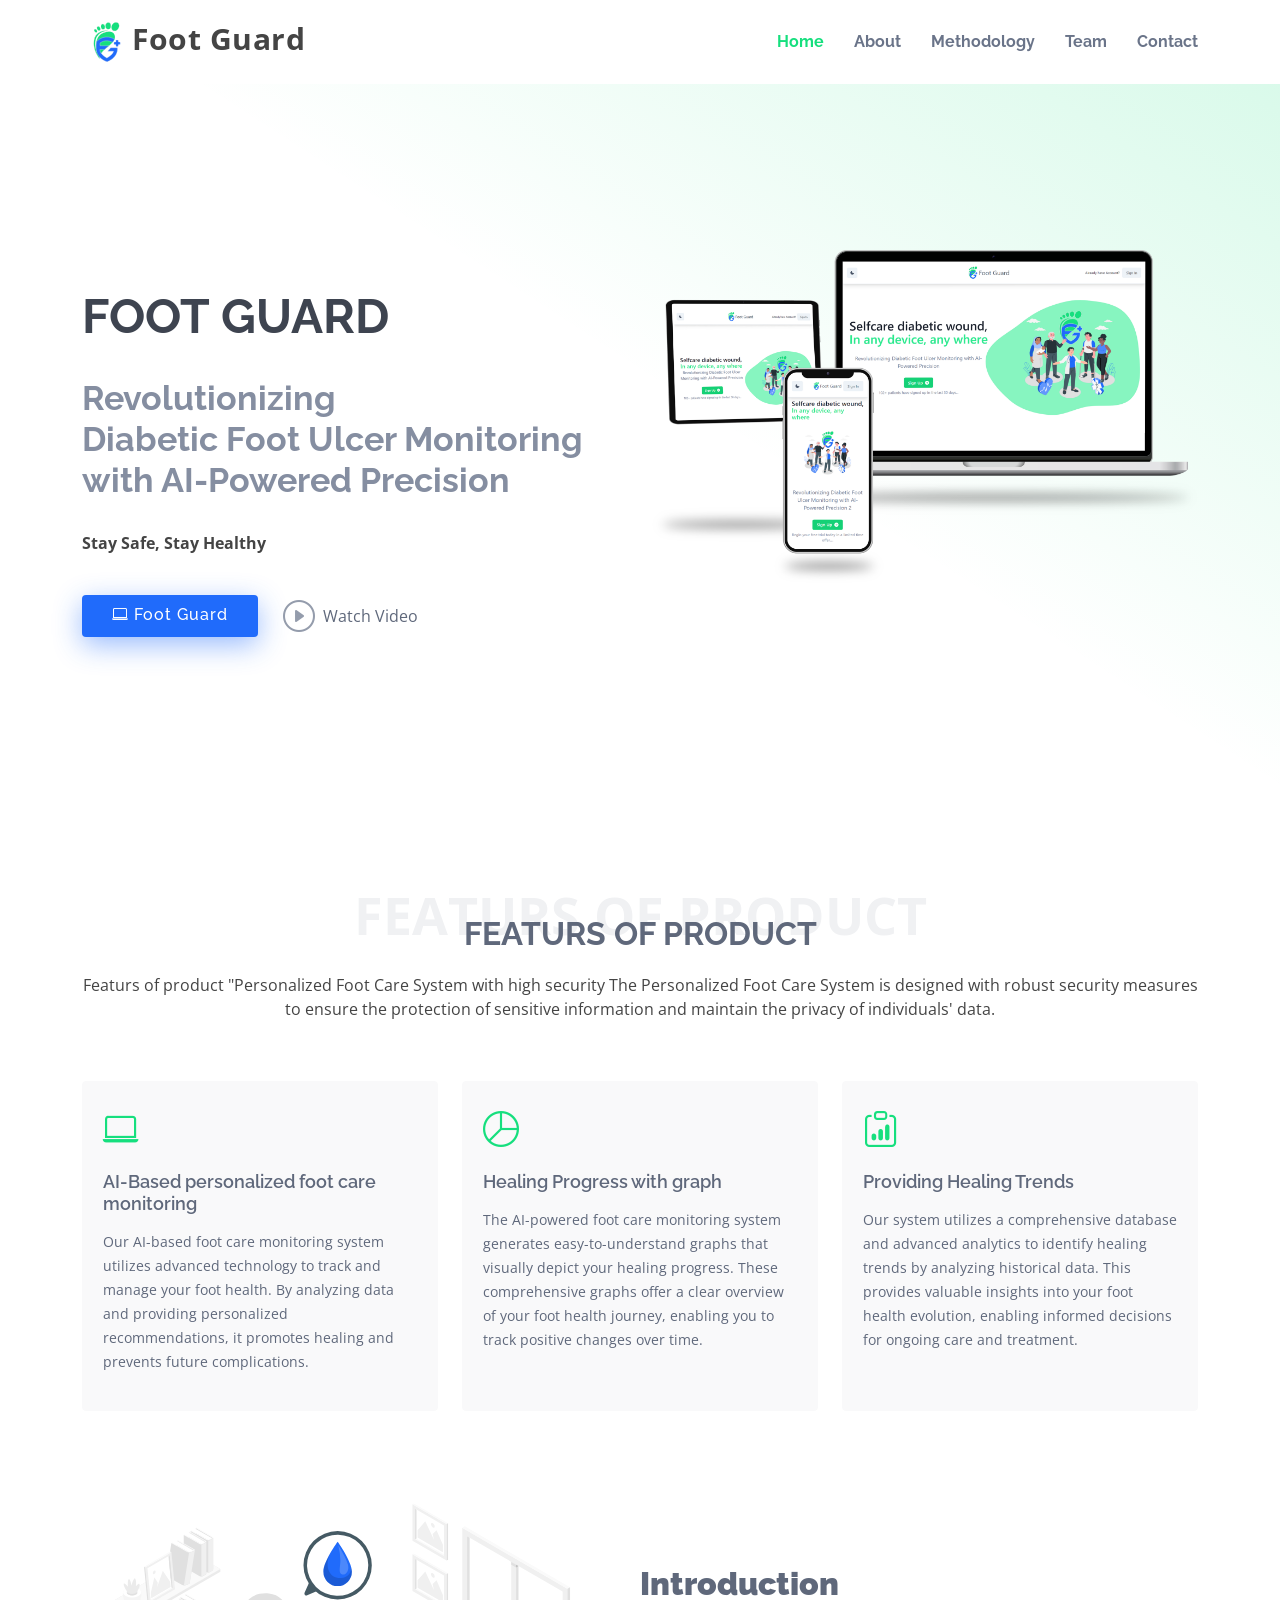
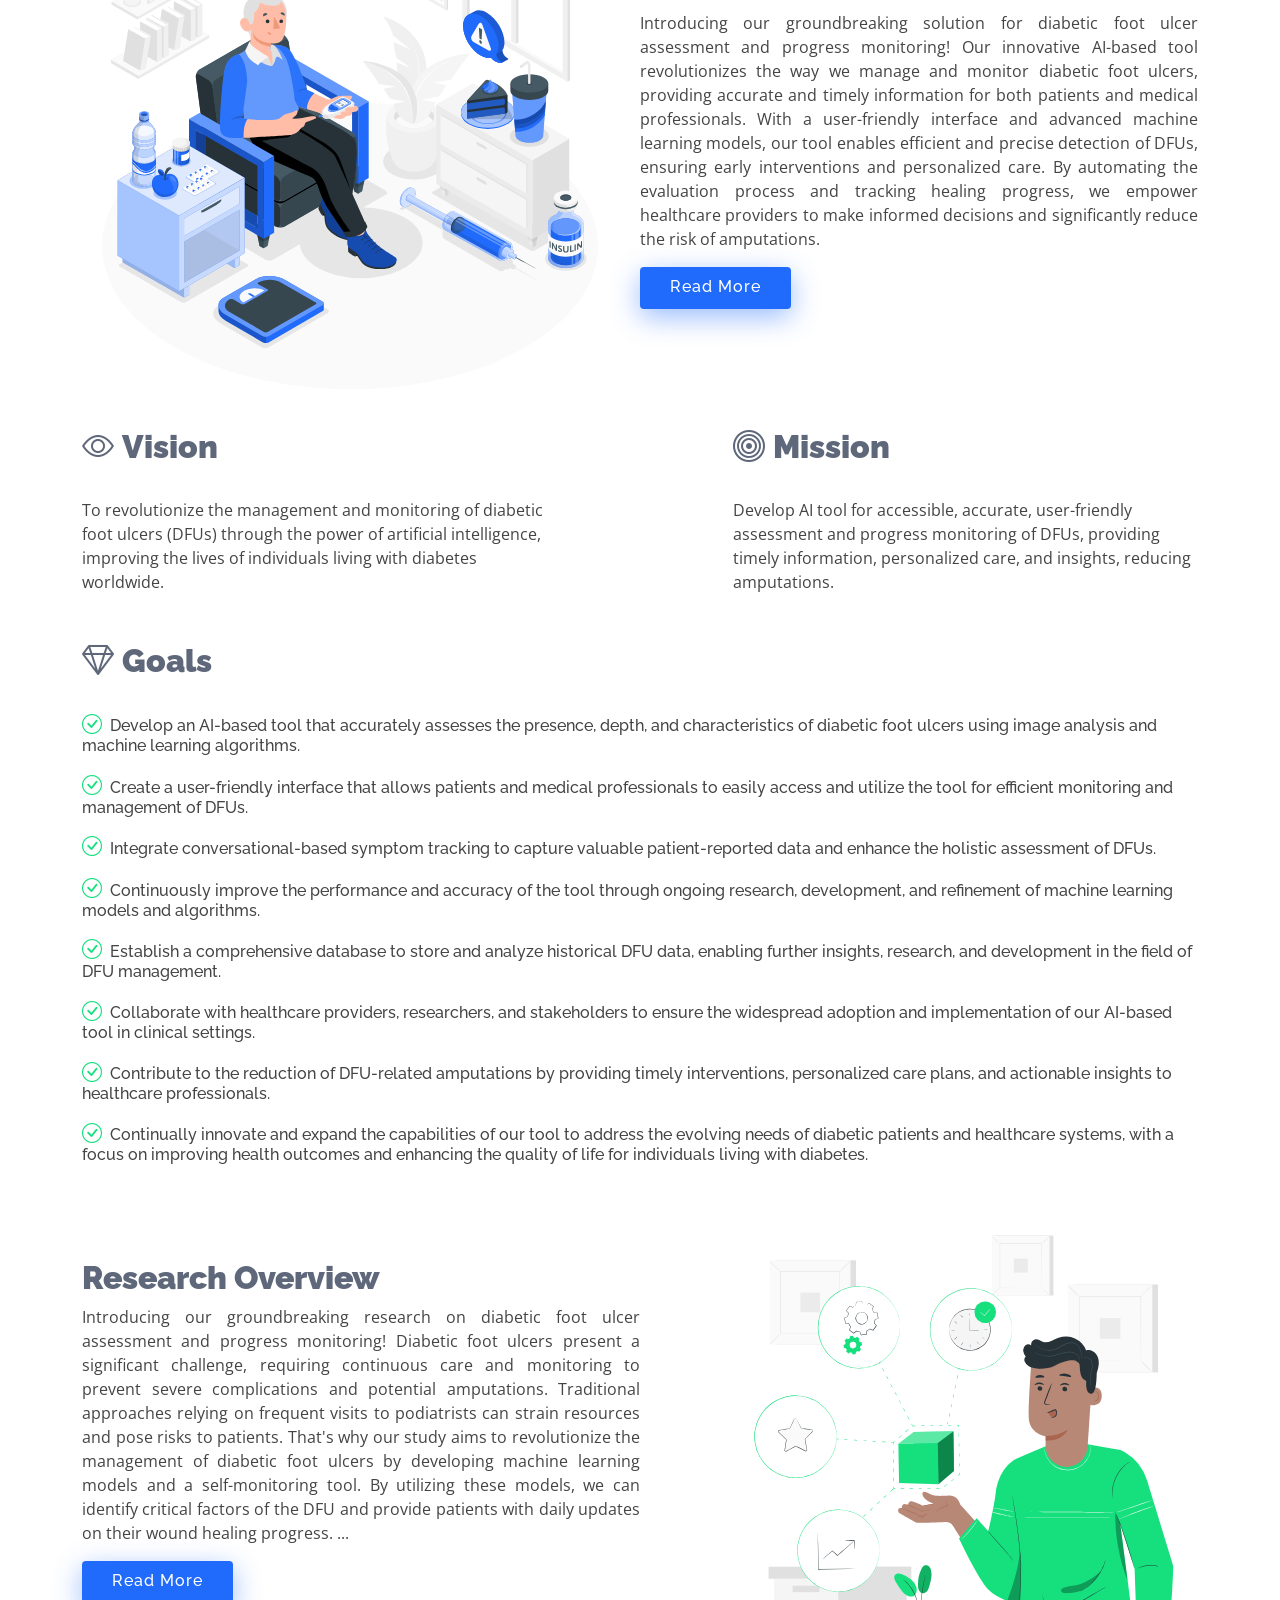
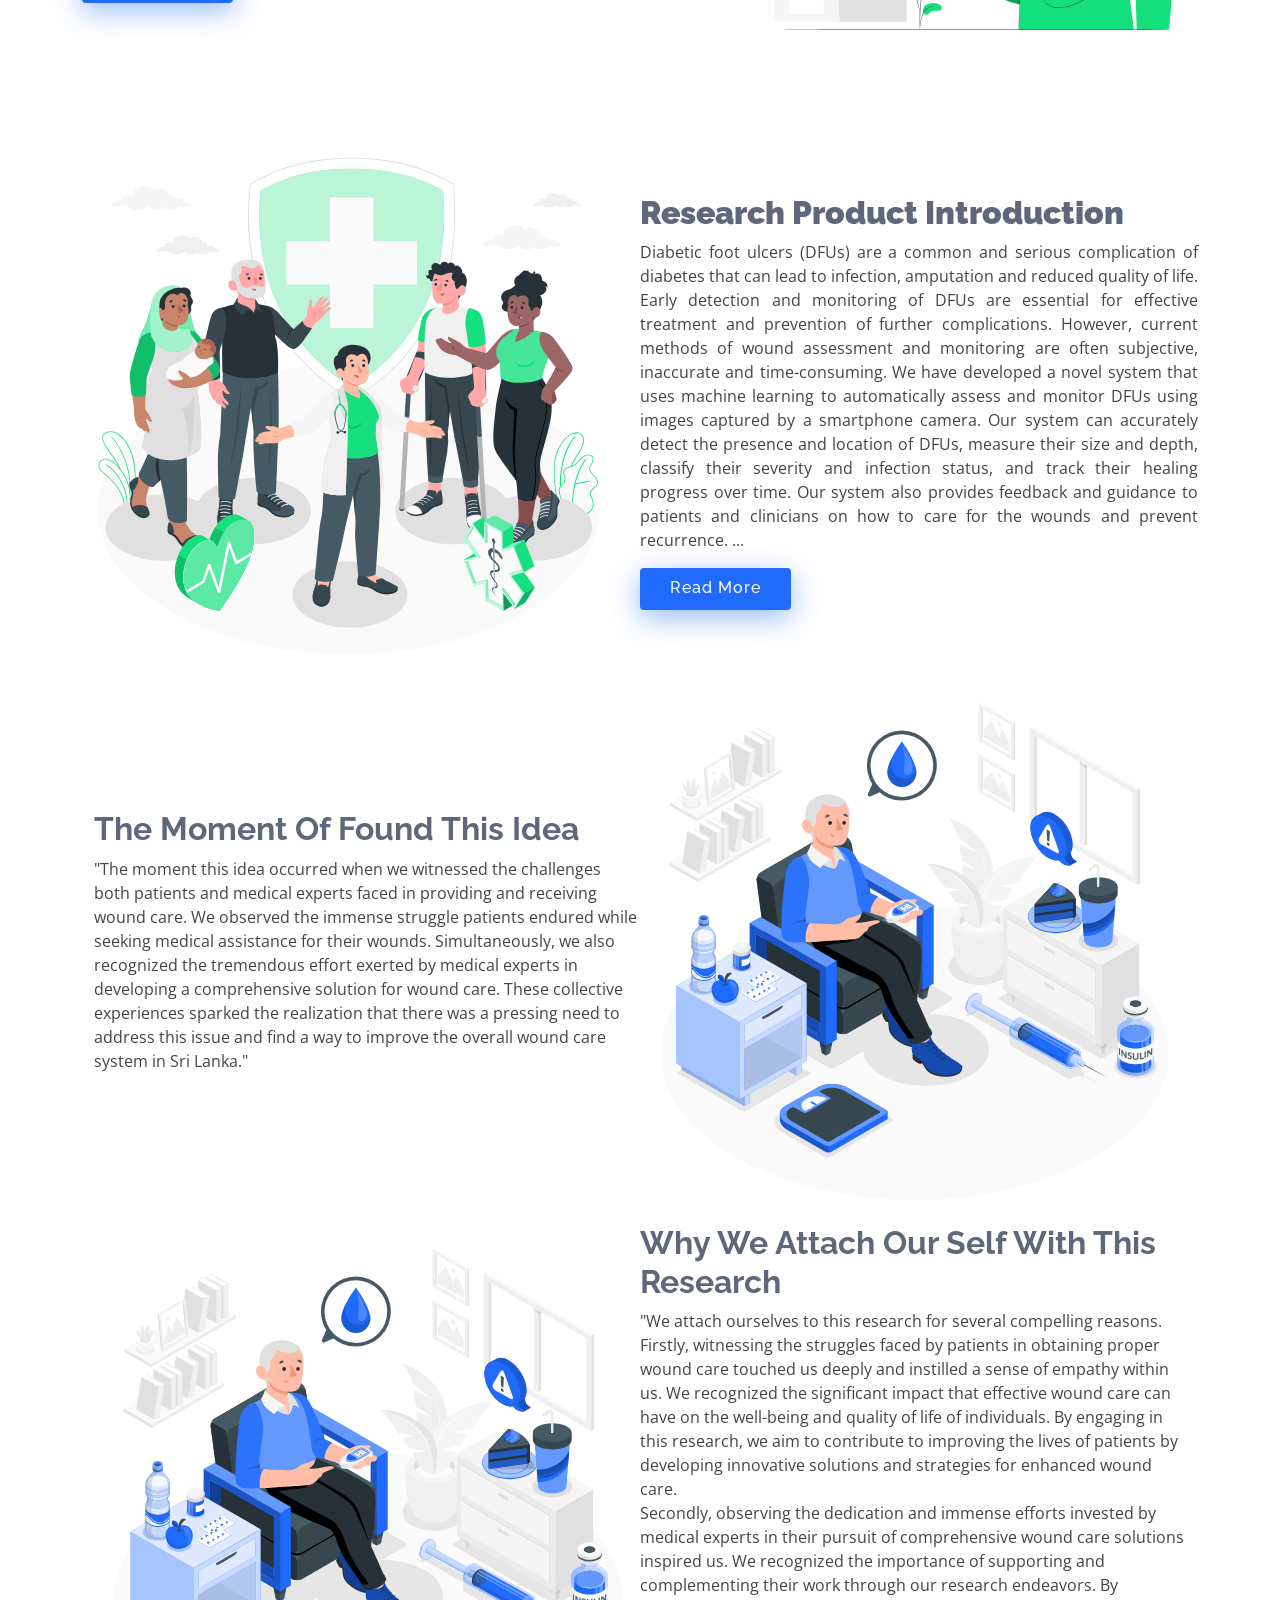
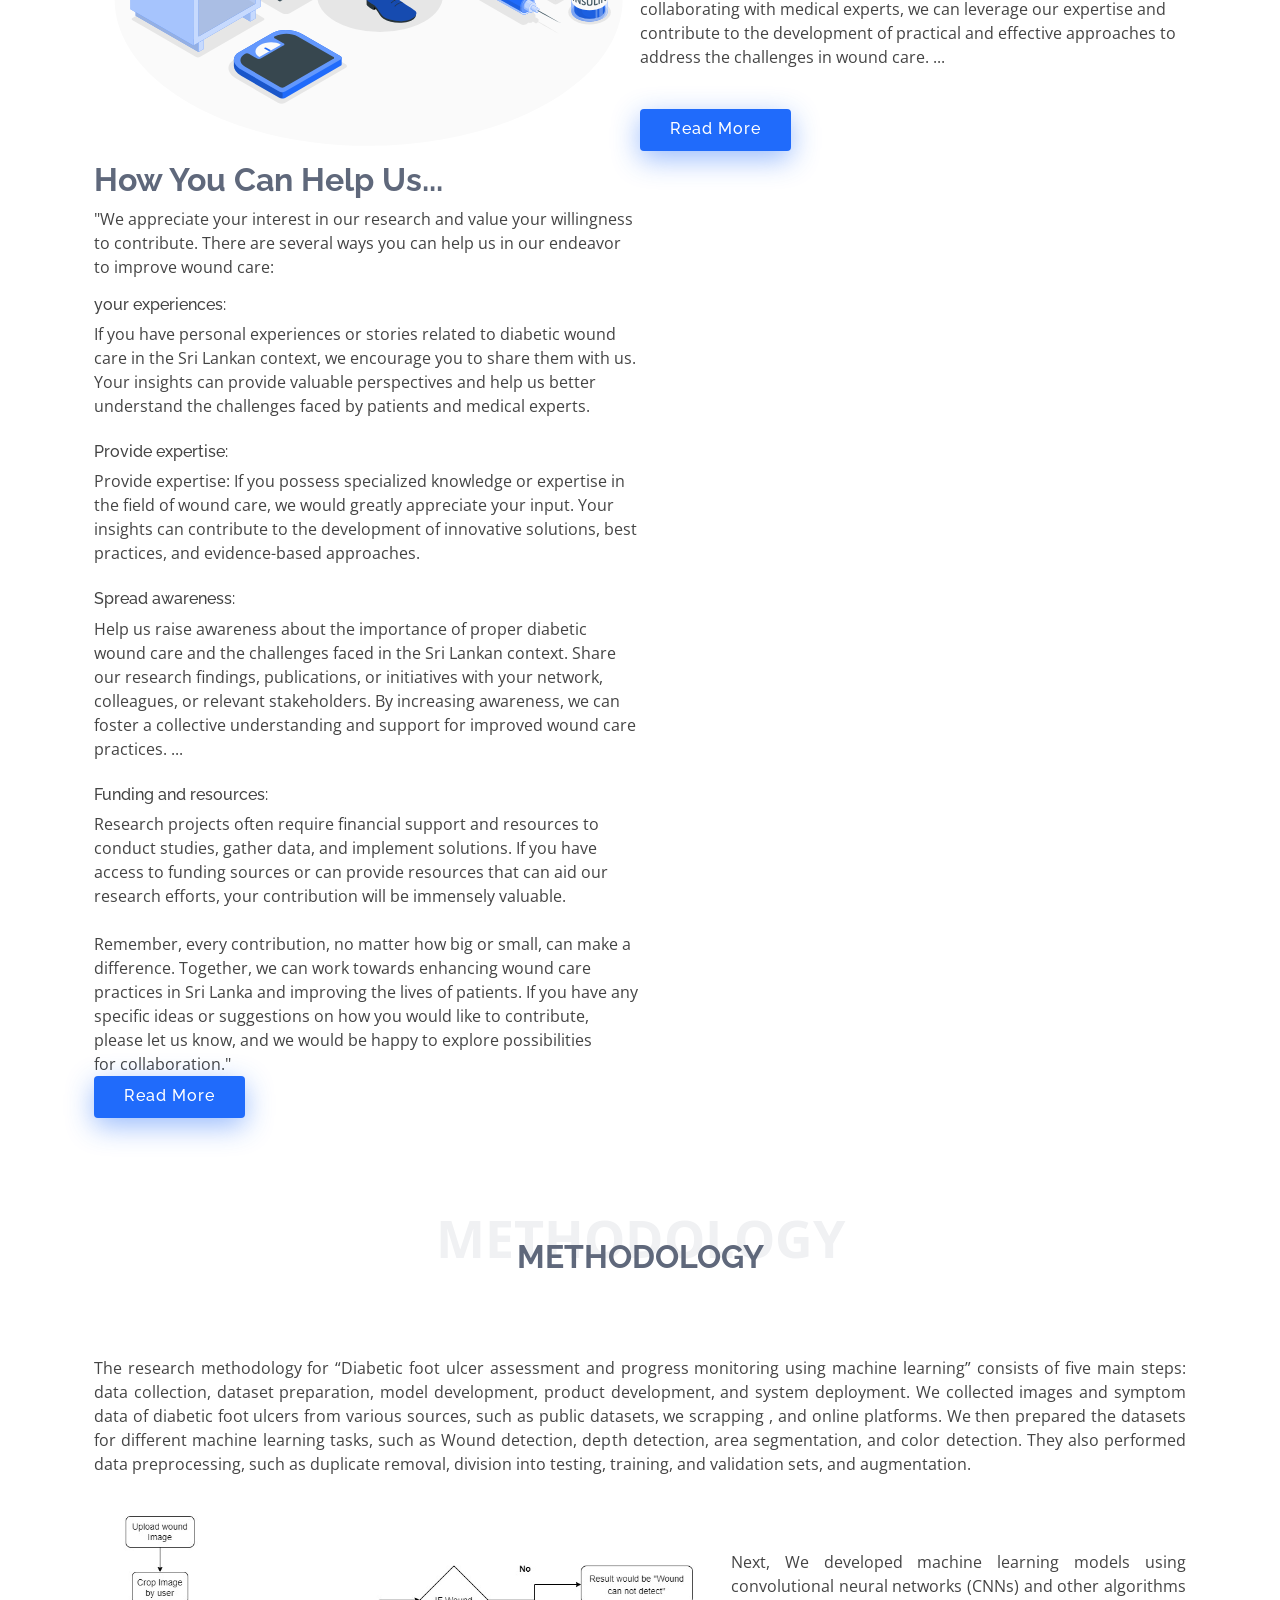
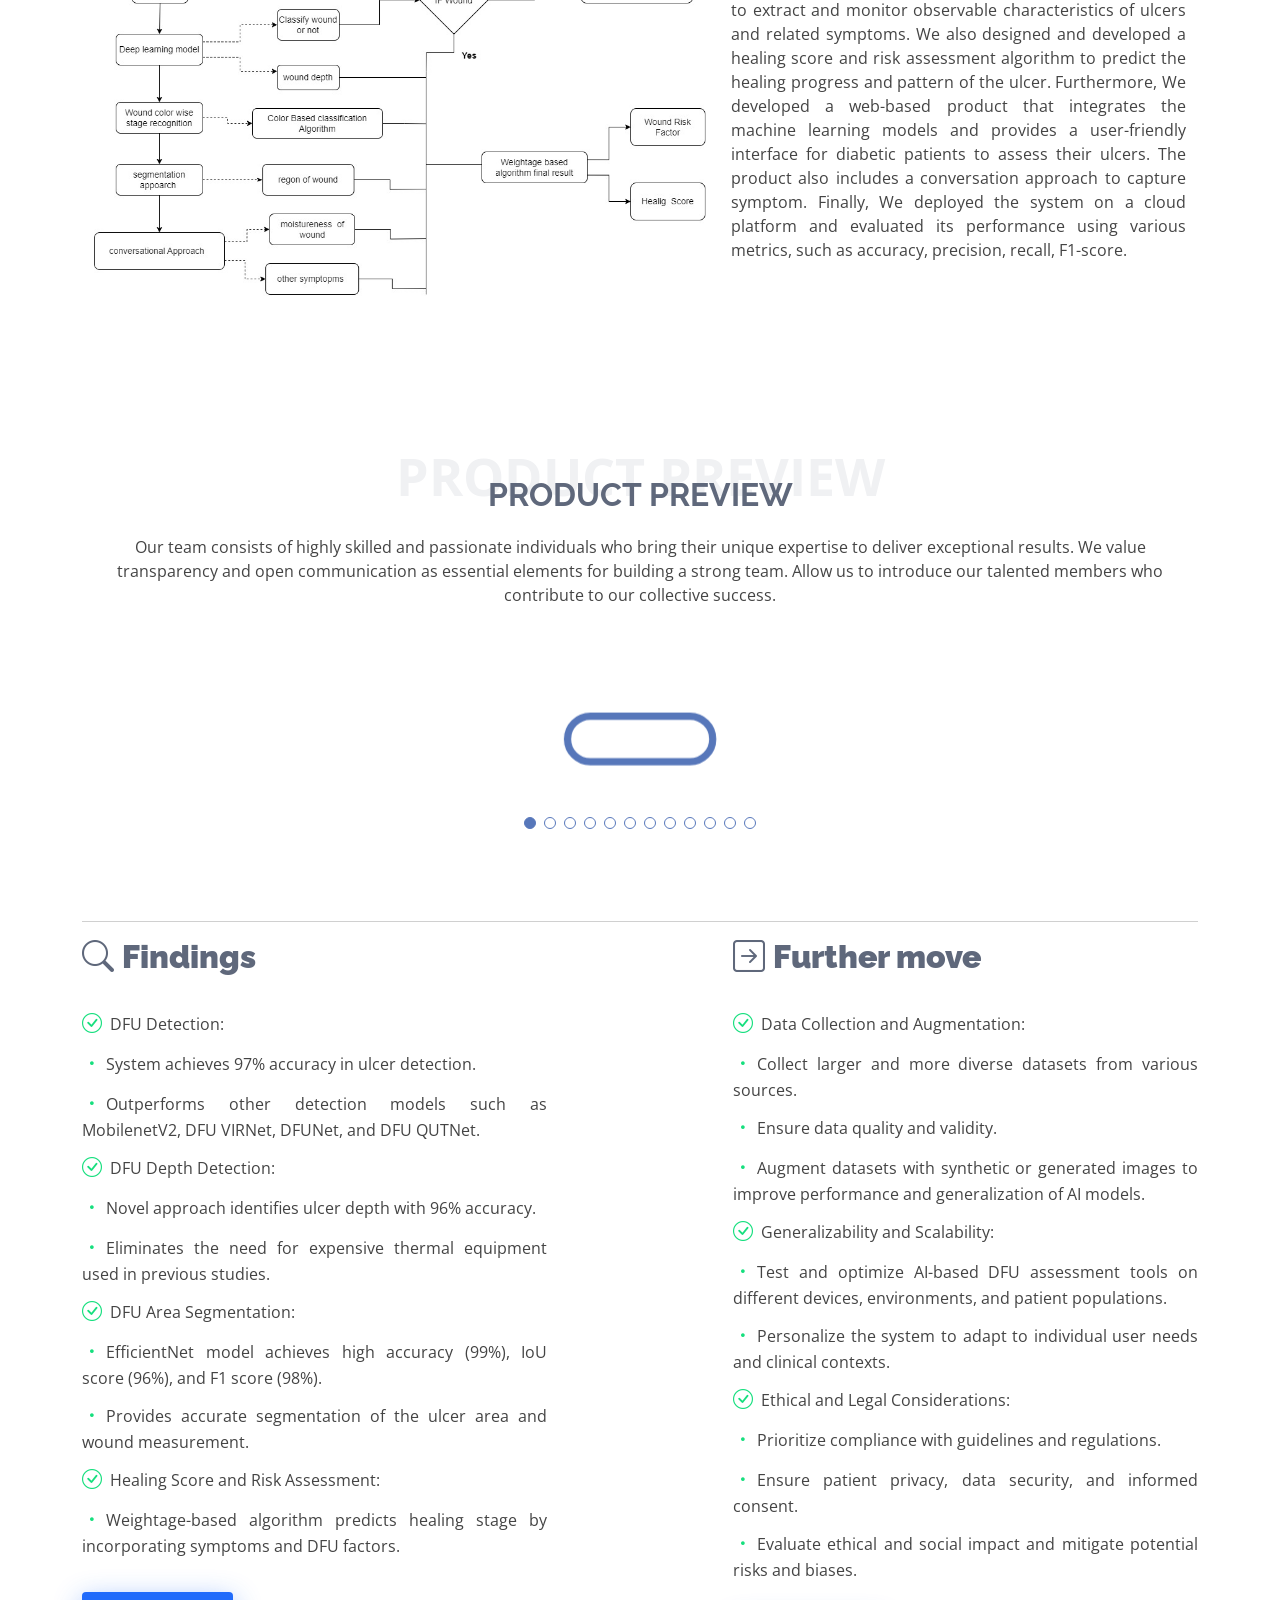
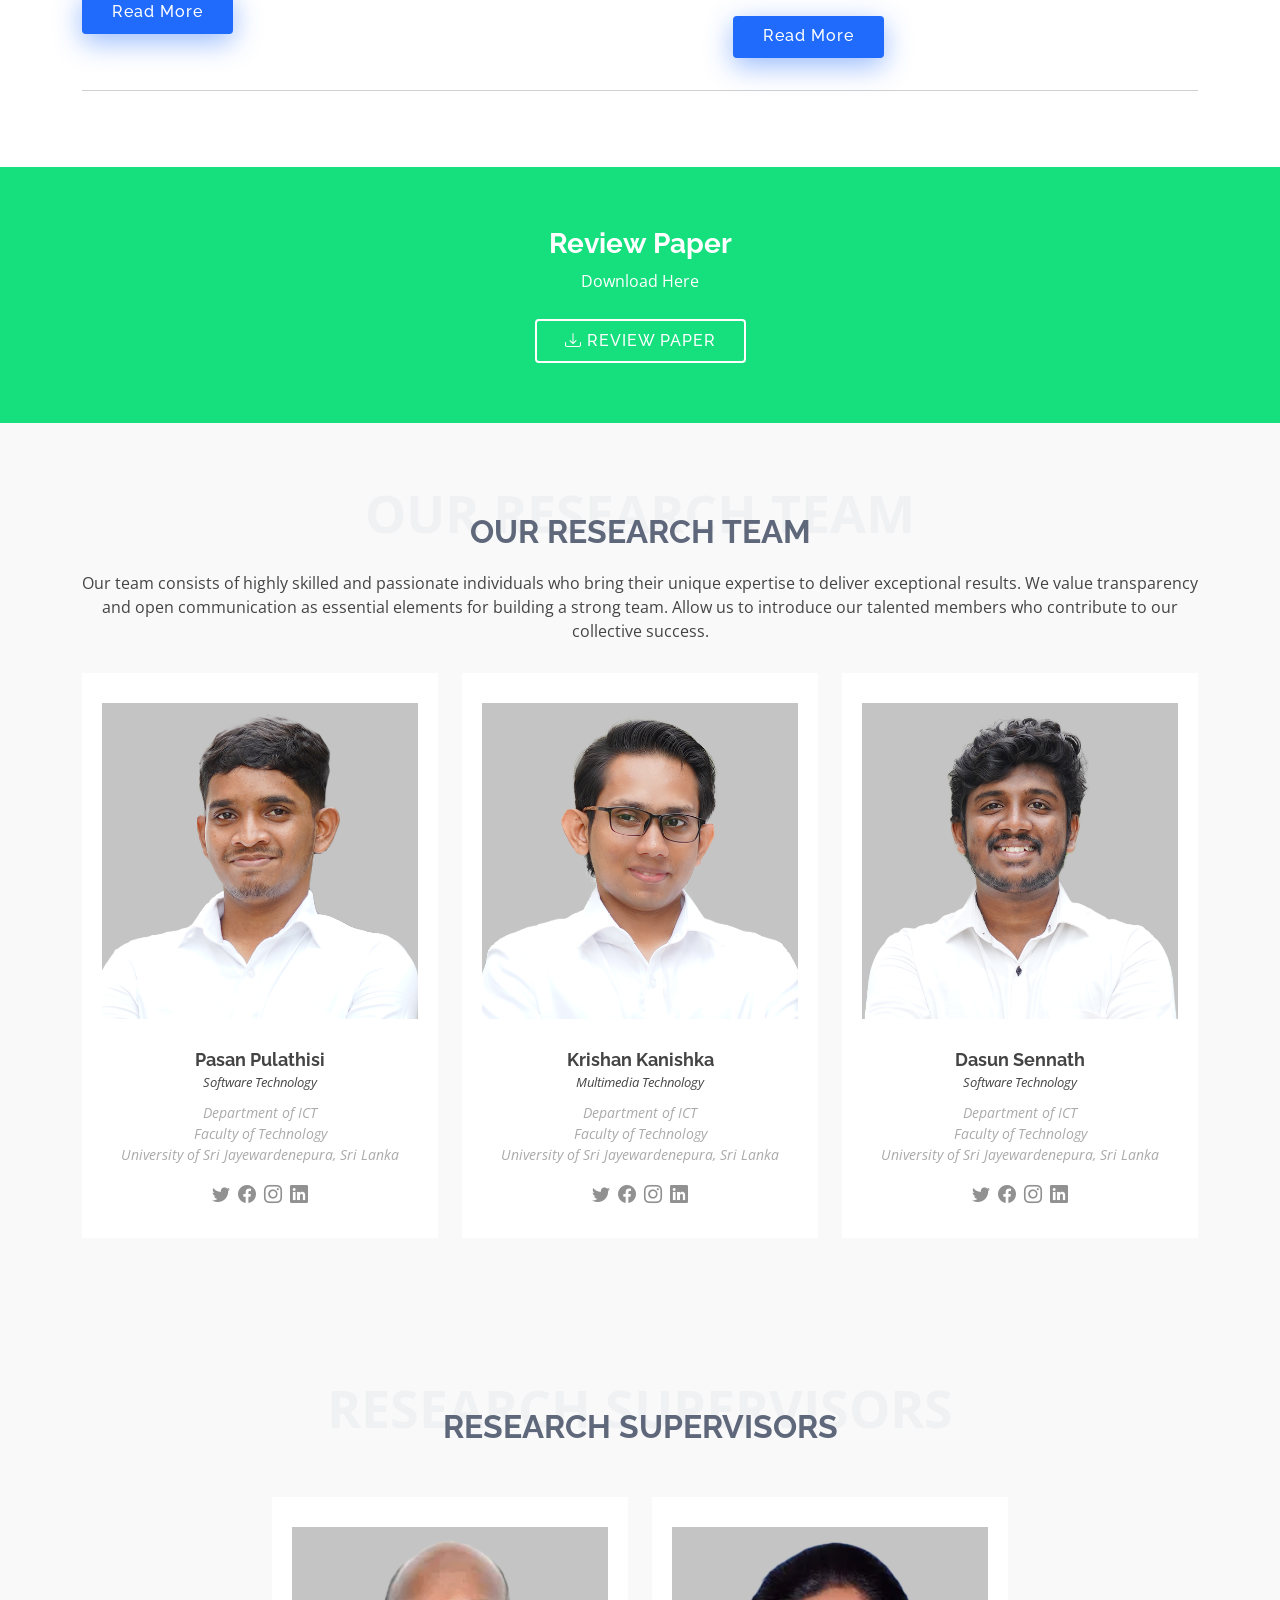
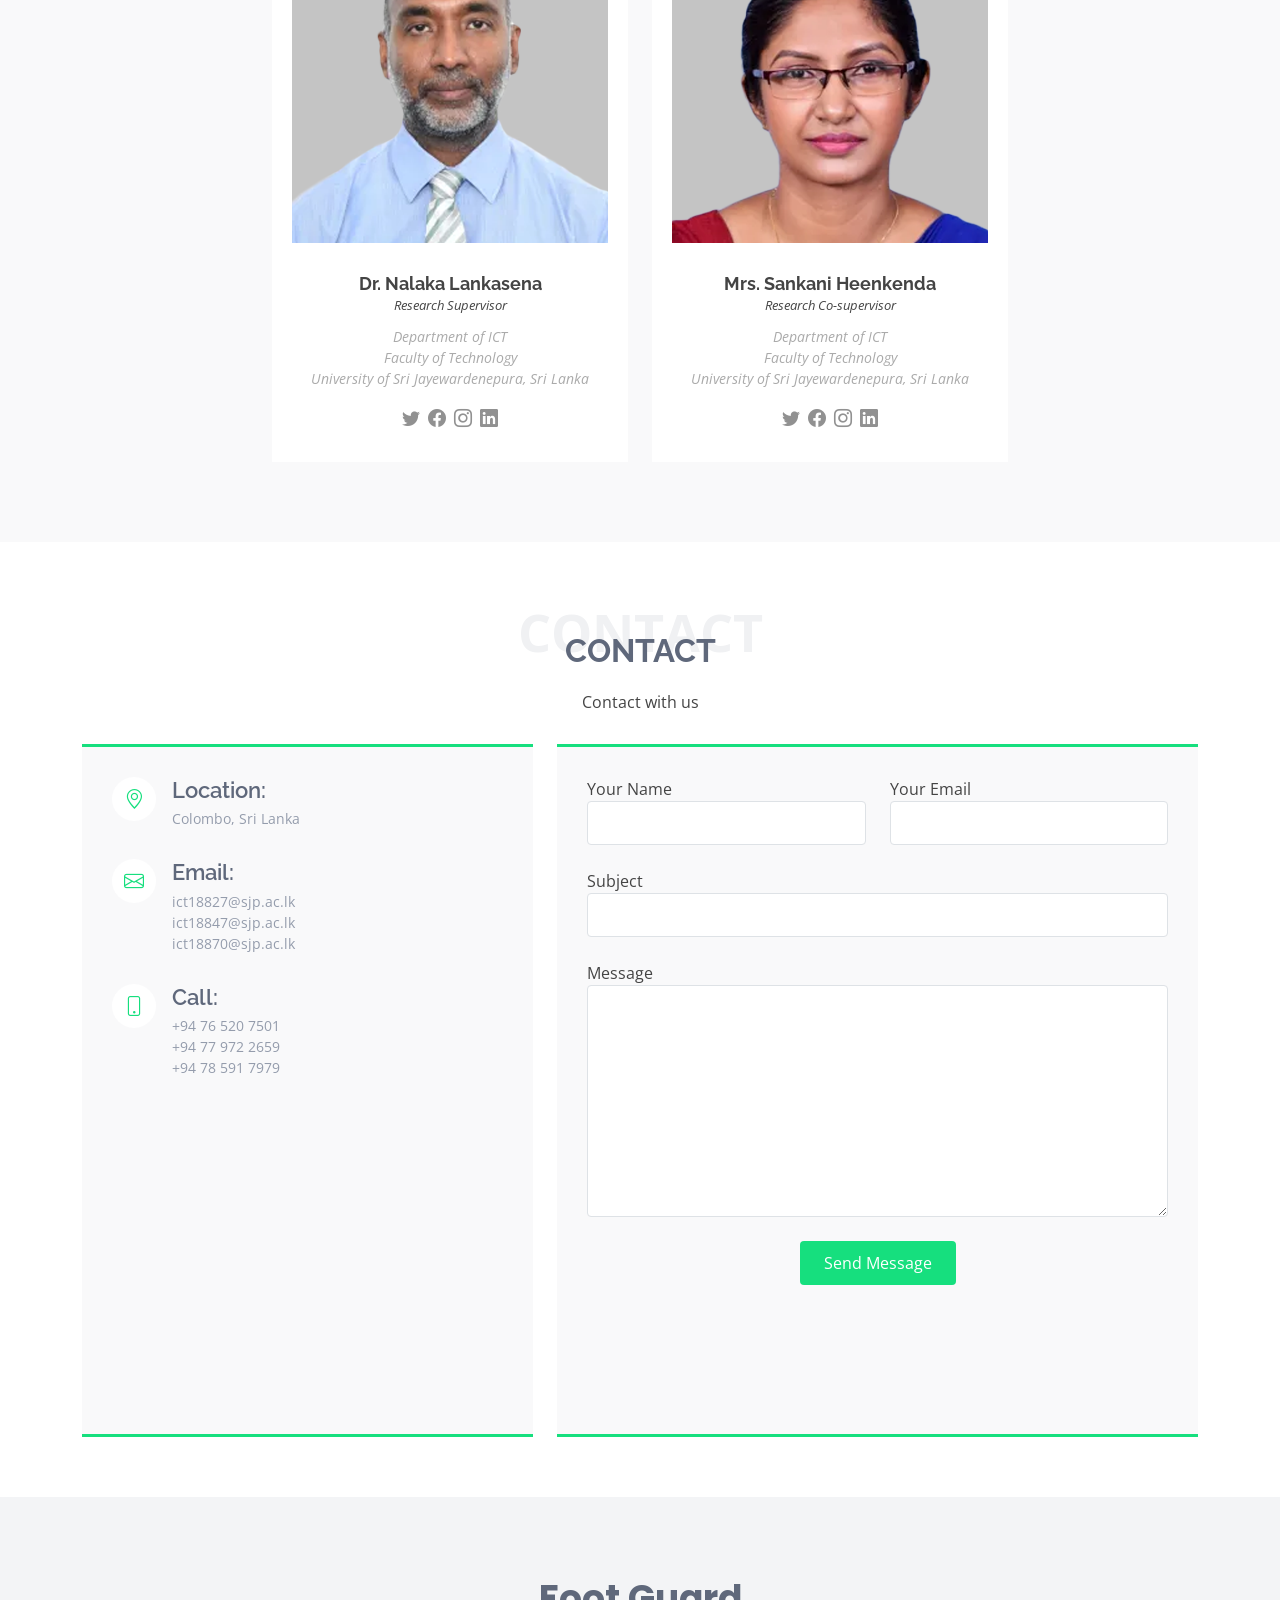
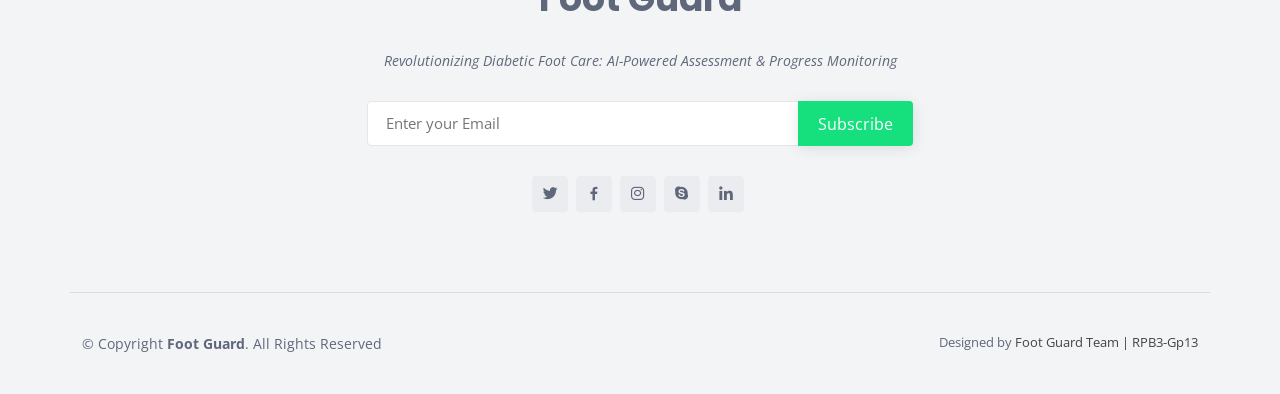
==== commit be4dcdf2: "update v2.4" ====
--- a/FootGuard/index.html
+++ b/FootGuard/index.html
@@ -104,14 +104,15 @@
 
 
   <section class="featured-services">
-    <div class="container" >
+    <div class="container">
       <div class="section-title">
         <div class="section-title">
           <span>Featurs of product</span>
           <h2>Featurs of product</h2>
           <p>Featurs of product "Personalized Foot Care System with high security
-            The Personalized Foot Care System is designed with robust security measures to ensure the protection of sensitive information and maintain the privacy of individuals' data.
-            </p>
+            The Personalized Foot Care System is designed with robust security measures to ensure the protection of
+            sensitive information and maintain the privacy of individuals' data.
+          </p>
         </div>
 
       </div>
@@ -267,7 +268,7 @@
           </div>
         </div>
 
-        
+
 
         <!-- Research Overview -->
         <div class="row gx-0 ">
@@ -354,6 +355,145 @@
             </div>
           </div>
         </div>
+
+
+
+
+
+
+        <!-- The moment of found this idea -->
+        <div class="container" data-aos="fade-up">
+          <div class="row gx-0">
+
+            <div class="col-lg-6 d-flex flex-column justify-content-center" data-aos="fade-up" data-aos-delay="200">
+              <div class="content">
+
+                <h3>The Moment Of Found This Idea</h3>
+
+                <p>"The moment this idea occurred when we witnessed the challenges both patients and medical experts
+                  faced in providing and receiving wound care. We observed the immense struggle patients endured while
+                  seeking medical assistance for their wounds. Simultaneously, we also recognized the tremendous effort
+                  exerted by medical experts in developing a comprehensive solution for wound care. These collective
+                  experiences sparked the realization that there was a pressing need to address this issue and find a
+                  way to improve the overall wound care system in Sri Lanka."
+                </p>
+              </div>
+            </div>
+            <div class="col-lg-6 d-flex align-items-center" data-aos="zoom-out" data-aos-delay="200">
+              <img src="assets/img/diabetes-animate.svg" class="img-fluid" alt="">
+            </div>
+          </div>
+
+
+
+
+          <!--Why we attach our self with this Research-->
+
+          <div class="row gx-0">
+            <div class="col-lg-6 d-flex align-items-center" data-aos="zoom-out" data-aos-delay="200">
+              <img src="assets/img/diabetes-animate.svg" class="img-fluid" alt="">
+            </div>
+            <div class="col-lg-6 d-flex flex-column justify-content-center" data-aos="fade-up" data-aos-delay="200">
+              <div class="content">
+                <h3>Why We Attach Our Self With This Research</h3>
+
+                <p> "We attach ourselves to this research for several compelling reasons. Firstly, witnessing the
+                  struggles faced by patients in obtaining proper wound care touched us deeply and instilled a sense of
+                  empathy within us. We recognized the significant impact that effective wound care can have on the
+                  well-being and quality of life of individuals. By engaging in this research, we aim to contribute to
+                  improving the lives of patients by developing innovative solutions and strategies for enhanced wound
+                  care.<br>
+
+                  Secondly, observing the dedication and immense efforts invested by medical experts in their pursuit of
+                  comprehensive wound care solutions inspired us. We recognized the importance of supporting and
+                  complementing their work through our research endeavors. By collaborating with medical experts, we can
+                  leverage our expertise and contribute to the development of practical and effective approaches to
+                  address the challenges in wound care.
+
+                  <span id="dots_data">...</span><br>
+                  <span id="more_data"> Furthermore, by immersing ourselves in this research, we aim to bridge the gap
+                    between theory and
+                    practice. We seek to translate theoretical knowledge into tangible outcomes that have a direct
+                    impact
+                    on patients' lives. Our goal is to generate evidence-based insights, innovative technologies, and
+                    best
+                    practices that can be readily implemented in the Sri Lankan healthcare system to improve
+                    wound care outcomes." </span>
+                  <br>
+                <p onclick="myFunction_data()" id="myBtn_data"
+                  class="btn-get-started scrollto d-inline-flex align-items-center justify-content-center align-self-center">
+                  <span>Read More</span>
+                </p>
+              </div>
+            </div>
+          </div>
+
+          <!--How you can give input to this initiative-->
+
+          <div class="row gx-0">
+
+            <div class="col-lg-6 d-flex flex-column justify-content-center" data-aos="fade-up" data-aos-delay="200">
+              <div class="content">
+                <h3>How You Can Help Us...</h3>
+
+                <p>"We appreciate your interest in our research and value your willingness to contribute. There are
+                  several ways you can help us in our endeavor to improve wound care:
+
+                  <h6>your experiences:</h6>  If you have personal experiences or stories related to diabetic wound care in
+                  the Sri Lankan context, we encourage you to share them with us. Your insights can provide valuable
+                  perspectives and help us better understand the challenges faced by patients and medical experts. <br><br>
+
+                  <h6>Provide expertise:</h6> Provide expertise: If you possess specialized knowledge or expertise in the field of wound care, we
+                  would greatly appreciate your input. Your insights can contribute to the development of innovative
+                  solutions, best practices, and evidence-based approaches.<br><br>
+
+                  <h6>Spread awareness:</h6>  Help us raise awareness about the importance of proper diabetic wound care and the
+                  challenges faced in the Sri Lankan context. Share our research findings, publications, or initiatives
+                  with your network, colleagues, or relevant stakeholders. By increasing awareness, we can foster a
+                  collective understanding and support for improved wound care practices.
+
+                  <span id="dots_data2">...</span><br><br>
+                  <span id="more_data2"> <h6>Funding and resources:</h6>  Research projects often require financial support and resources to conduct
+                  studies, gather data, and implement solutions. If you have access to funding sources or can provide
+                  resources that can aid our research efforts, your contribution will be immensely valuable.<br><br>
+
+                  Remember, every contribution, no matter how big or small, can make a difference. Together, we can work
+                  towards enhancing wound care practices in Sri Lanka and improving the lives of patients. If you have
+                  any specific ideas or suggestions on how you would like to contribute, please let us know, and we
+                  would be happy to explore possibilities for collaboration."
+
+
+                  </span>
+                  <br>
+                <p onclick="myFunction_data2()" id="myBtn_data2"
+                  class="btn-get-started scrollto d-inline-flex align-items-center justify-content-center align-self-center">
+                  <span>Read More</span>
+                </p>
+                <!-- <div class="text-center text-lg-start">
+                              <a href="#" class="btn-read-more d-inline-flex align-items-center justify-content-center align-self-center">
+                                <span>Read More</span>
+                                <i class="bi bi-arrow-right"></i>
+                              </a>
+                            </div> -->
+              </div>
+            </div>
+            <div class="col-lg-6 d-flex align-items-center" data-aos="zoom-out" data-aos-delay="200">
+              <img src="assets/img/feed.png" class="img-fluid" alt="">
+            </div>
+          </div>
+
+
+
+
+        </div>
+        <!-- End About Section -->
+
+
+
+
+
+
+
 
         <!-- Methodology -->
         <section id="Methodology" class="Methodology">
@@ -469,11 +609,11 @@
             </div>
         </section>
 
-        <hr >
+        <hr>
         <!-- Findings, Further move-->
         <div class="row gx-0">
           <div class="col-lg-5 d-flex flex-column justify-content-top">
-            <div class="content" >
+            <div class="content">
               <div class="box">
                 <!-- <img src="assets/img/find.png" class="img-fluid" alt=""> -->
               </div>
@@ -481,18 +621,23 @@
               <ul style="text-align: justify;">
                 <li><i class="bi bi-check-circle"></i> DFU Detection:
                 <li><i class="bi bi-dot"></i>System achieves 97% accuracy in ulcer detection.</li>
-                <li><i class="bi bi-dot"></i>Outperforms other detection models such as MobilenetV2, DFU VIRNet, DFUNet, and DFU QUTNet.</li>
+                <li><i class="bi bi-dot"></i>Outperforms other detection models such as MobilenetV2, DFU VIRNet, DFUNet,
+                  and DFU QUTNet.</li>
                 </li>
                 <li><i class="bi bi-check-circle"></i> DFU Depth Detection:
                 <li><i class="bi bi-dot"></i>Novel approach identifies ulcer depth with 96% accuracy.</li>
-                <li><i class="bi bi-dot"></i>Eliminates the need for expensive thermal equipment used in previous studies.</li>
+                <li><i class="bi bi-dot"></i>Eliminates the need for expensive thermal equipment used in previous
+                  studies.</li>
                 </li>
                 <li><i class="bi bi-check-circle"></i> DFU Area Segmentation:
-                <li><i class="bi bi-dot"></i>EfficientNet model achieves high accuracy (99%), IoU score (96%), and F1 score (98%).</li>
-                <li><i class="bi bi-dot"></i>Provides accurate segmentation of the ulcer area and wound measurement.</li>
+                <li><i class="bi bi-dot"></i>EfficientNet model achieves high accuracy (99%), IoU score (96%), and F1
+                  score (98%).</li>
+                <li><i class="bi bi-dot"></i>Provides accurate segmentation of the ulcer area and wound measurement.
+                </li>
                 </li>
                 <li><i class="bi bi-check-circle"></i> Healing Score and Risk Assessment:
-                <li><i class="bi bi-dot"></i>Weightage-based algorithm predicts healing stage by incorporating symptoms and DFU factors.</li>
+                <li><i class="bi bi-dot"></i>Weightage-based algorithm predicts healing stage by incorporating symptoms
+                  and DFU factors.</li>
 
 
                 <span id="dots_mo"></span>
@@ -501,7 +646,8 @@
                   </li>
                   <li><i class="bi bi-check-circle"></i> Web/Mobile-based Telemedicine System:
                   <li><i class="bi bi-dot"></i>Develops a user-friendly web-based tool for DFU assessment.</li>
-                  <li><i class="bi bi-dot"></i>Integrates multiple factors, advanced machine learning models, and a patient-centered design.
+                  <li><i class="bi bi-dot"></i>Integrates multiple factors, advanced machine learning models, and a
+                    patient-centered design.
                   </li>
                   <li><i class="bi bi-dot"></i>Enhances DFU management for patients and clinicians.</li>
                   </li>
@@ -527,46 +673,61 @@
                 <li><i class="bi bi-check-circle"></i> Data Collection and Augmentation:
                 <li><i class="bi bi-dot"></i>Collect larger and more diverse datasets from various sources.</li>
                 <li><i class="bi bi-dot"></i>Ensure data quality and validity.</li>
-                <li><i class="bi bi-dot"></i>Augment datasets with synthetic or generated images to improve performance and generalization of
+                <li><i class="bi bi-dot"></i>Augment datasets with synthetic or generated images to improve performance
+                  and generalization of
                   AI models.</li>
                 </li>
                 <li><i class="bi bi-check-circle"></i> Generalizability and Scalability:
-                <li><i class="bi bi-dot"></i>Test and optimize AI-based DFU assessment tools on different devices, environments, and patient
+                <li><i class="bi bi-dot"></i>Test and optimize AI-based DFU assessment tools on different devices,
+                  environments, and patient
                   populations.</li>
-                <li><i class="bi bi-dot"></i>Personalize the system to adapt to individual user needs and clinical contexts.</li>
+                <li><i class="bi bi-dot"></i>Personalize the system to adapt to individual user needs and clinical
+                  contexts.</li>
                 </li>
                 <li><i class="bi bi-check-circle"></i> Ethical and Legal Considerations:
                 <li><i class="bi bi-dot"></i>Prioritize compliance with guidelines and regulations.</li>
                 <li><i class="bi bi-dot"></i>Ensure patient privacy, data security, and informed consent.</li>
-                <li><i class="bi bi-dot"></i>Evaluate ethical and social impact and mitigate potential risks and biases.</li>
+                <li><i class="bi bi-dot"></i>Evaluate ethical and social impact and mitigate potential risks and biases.
+                </li>
                 </li>
                 <span id="dots_att"></span>
                 <span id="more_att">
                   <li><i class="bi bi-check-circle"></i> Stakeholder Engagement:
-                  <li><i class="bi bi-dot"></i>Involve patients, clinicians, researchers, policymakers, and developers throughout the design,
+                  <li><i class="bi bi-dot"></i>Involve patients, clinicians, researchers, policymakers, and developers
+                    throughout the design,
                     development, and evaluation processes. </li>
-                  <li><i class="bi bi-dot"></i>Incorporate their perspectives and feedback to develop user-centered AI tools.</li>
-                  <li><i class="bi bi-dot"></i>Collaborate with healthcare professionals and policymakers to facilitate adoption and
+                  <li><i class="bi bi-dot"></i>Incorporate their perspectives and feedback to develop user-centered AI
+                    tools.</li>
+                  <li><i class="bi bi-dot"></i>Collaborate with healthcare professionals and policymakers to facilitate
+                    adoption and
                     integration into clinical practice. </li>
                   </li>
                   <li><i class="bi bi-check-circle"></i> Longitudinal Monitoring and Intervention:
-                  <li><i class="bi bi-dot"></i>Explore the potential of AI-based tools for long-term monitoring and intervention in DFU
+                  <li><i class="bi bi-dot"></i>Explore the potential of AI-based tools for long-term monitoring and
+                    intervention in DFU
                     management.</li>
-                  <li><i class="bi bi-dot"></i>Incorporate longitudinal data collection and analysis for insights into DFU progression and
+                  <li><i class="bi bi-dot"></i>Incorporate longitudinal data collection and analysis for insights into
+                    DFU progression and
                     healing patterns. </li>
-                  <li><i class="bi bi-dot"></i>Develop predictive models to identify high-risk individuals for early intervention and
+                  <li><i class="bi bi-dot"></i>Develop predictive models to identify high-risk individuals for early
+                    intervention and
                     preventive strategies.</li>
                   </li>
                   <li><i class="bi bi-check-circle"></i> Integration with Electronic Health Records (EHRs):
-                  <li><i class="bi bi-dot"></i>Integrate AI-based DFU assessment tools with electronic health record systems.</li>
-                  <li><i class="bi bi-dot"></i>Streamline clinical workflow and enhance data sharing and interoperability.</li>
-                  <li><i class="bi bi-dot"></i>Facilitate comprehensive patient care and improved coordination between healthcare providers.
+                  <li><i class="bi bi-dot"></i>Integrate AI-based DFU assessment tools with electronic health record
+                    systems.</li>
+                  <li><i class="bi bi-dot"></i>Streamline clinical workflow and enhance data sharing and
+                    interoperability.</li>
+                  <li><i class="bi bi-dot"></i>Facilitate comprehensive patient care and improved coordination between
+                    healthcare providers.
                   </li>
                   </li>
                   <li><i class="bi bi-check-circle"></i> Explainability and Interpretability:
-                  <li><i class="bi bi-dot"></i>Focus on developing explainable AI models and visualization techniques.</li>
+                  <li><i class="bi bi-dot"></i>Focus on developing explainable AI models and visualization techniques.
+                  </li>
                   <li><i class="bi bi-dot"></i>Provide insights into the decision-making process of the algorithms.</li>
-                  <li><i class="bi bi-dot"></i>Help clinicians and patients understand and trust the outputs of AI-based DFU assessment tools.
+                  <li><i class="bi bi-dot"></i>Help clinicians and patients understand and trust the outputs of AI-based
+                    DFU assessment tools.
                   </li>
                   </li>
                 </span>
@@ -584,33 +745,6 @@
         <hr>
 
 
-
-        <div class="row gx-0">
-
-          <div class="col-lg-6 d-flex flex-column justify-content-center" data-aos="fade-up" data-aos-delay="200">
-            <div class="content">
-              
-              <h2>The Moment Of Found This Idea</h2>
-              <!-- <p>Sri Lanka has a long Tamil cultural history that is very much diverged from the Tamil culture of Sri Lanka. This can be seen in many aspects of the cultural representation of the Sri Lankan Tamil society. From creative art forms to traditional religious practices, there are many observable differences between these groups. In this context, it should be noted that any research into Tamil culture and cultural history has to take into account the geographical context of any such cultural expressions.</p>
-              <p>The recent advancements in technology, especially in information and communication technology, have created an opportunity to approach these cultural researches through a digital humanities lens. This includes the possibilities of connected datasets and exploring and correlating otherwise disjointed research outcomes. One such application of this approach is termed spatial humanities, where location-based information from a Geographical Information System (GIS) is combined with other forms of culturally significant data to produce a much richer representation of knowledge that can both temporally and geographically better presented and interpreted. There have been several efforts in this respect globally and a few in India, but so far this has not been applied in the context of Sri Lanka, and especially Sri Lankan Tamil culture.
-                </p> -->
-
-                <p>Sri Lanka has a long Tamil cultural history that is very much diverged from the Tamil culture of Sri Lanka. This can be seen in many aspects of the cultural representation of the Sri Lankan Tamil society. From creative art forms to traditional religious practices, there are many observable differences between these groups. In this context, it should be noted that any research into Tamil culture and cultural history has to take into account the geographical context of any such cultural expressions.<span id="dots_mo">...
-
-                </span> <span id="more_mo"><br><br> The recent advancements in technology, especially in information and communication technology, have created an opportunity to approach these cultural researches through a digital humanities lens. This includes the possibilities of connected datasets and exploring and correlating otherwise disjointed research outcomes. One such application of this approach is termed spatial humanities, where location-based information from a Geographical Information System (GIS) is combined with other forms of culturally significant data to produce a much richer representation of knowledge that can both temporally and geographically better presented and interpreted. There have been several efforts in this respect globally and a few in India, but so far this has not been applied in the context of Sri Lanka, and especially Sri Lankan Tamil culture.</span>
-                  <br>
-                  <p  onclick="myFunction_mo()" id="myBtn_mo" class="btn-get-started scrollto d-inline-flex align-items-center justify-content-center align-self-center">
-                  <span>Read More</span>
-                  </p>
-
-              <!-- <div class="text-center text-lg-start">
-                <a href="#" class="btn-read-more d-inline-flex align-items-center justify-content-center align-self-center">
-                  <span>Read More</span>
-                  <i class="bi bi-arrow-right"></i>
-                </a>
-              </div> -->
-            </div>
-          </div>
 
 
 
@@ -914,7 +1048,7 @@
 
 
   <script>
-    
+
     function myFunction() {
       var dots = document.getElementById("dots");
       var moreText = document.getElementById("more");
@@ -931,7 +1065,7 @@
       }
     }
 
-   
+
     function myFunction_ab() {
       var dots = document.getElementById("dots_ab");
       var moreText = document.getElementById("more_ab");
@@ -947,7 +1081,7 @@
         moreText.style.display = "inline";
       }
     }
-  
+
     function myFunction_met() {
       var dots = document.getElementById("dots_met");
       var moreText = document.getElementById("more_met");
@@ -963,7 +1097,7 @@
         moreText.style.display = "inline";
       }
     }
-   
+
 
     function myFunction_mo() {
       var dots = document.getElementById("dots_mo");
@@ -980,7 +1114,7 @@
         moreText.style.display = "inline";
       }
     }
-   
+
     function myFunction_att() {
       var dots = document.getElementById("dots_att");
       var moreText = document.getElementById("more_att");
@@ -996,7 +1130,7 @@
         moreText.style.display = "inline";
       }
     }
- 
+
     function myFunction_data() {
       var dots = document.getElementById("dots_data");
       var moreText = document.getElementById("more_data");
@@ -1013,6 +1147,22 @@
       }
     }
 
+    function myFunction_data2() {
+      var dots = document.getElementById("dots_data2");
+      var moreText = document.getElementById("more_data2");
+      var btnText = document.getElementById("myBtn_data2");
+
+      if (dots.style.display === "none") {
+        dots.style.display = "inline";
+        btnText.innerHTML = "Read more";
+        moreText.style.display = "none";
+      } else {
+        dots.style.display = "none";
+        btnText.innerHTML = "Read less";
+        moreText.style.display = "inline";
+      }
+    }
+
 
 
 
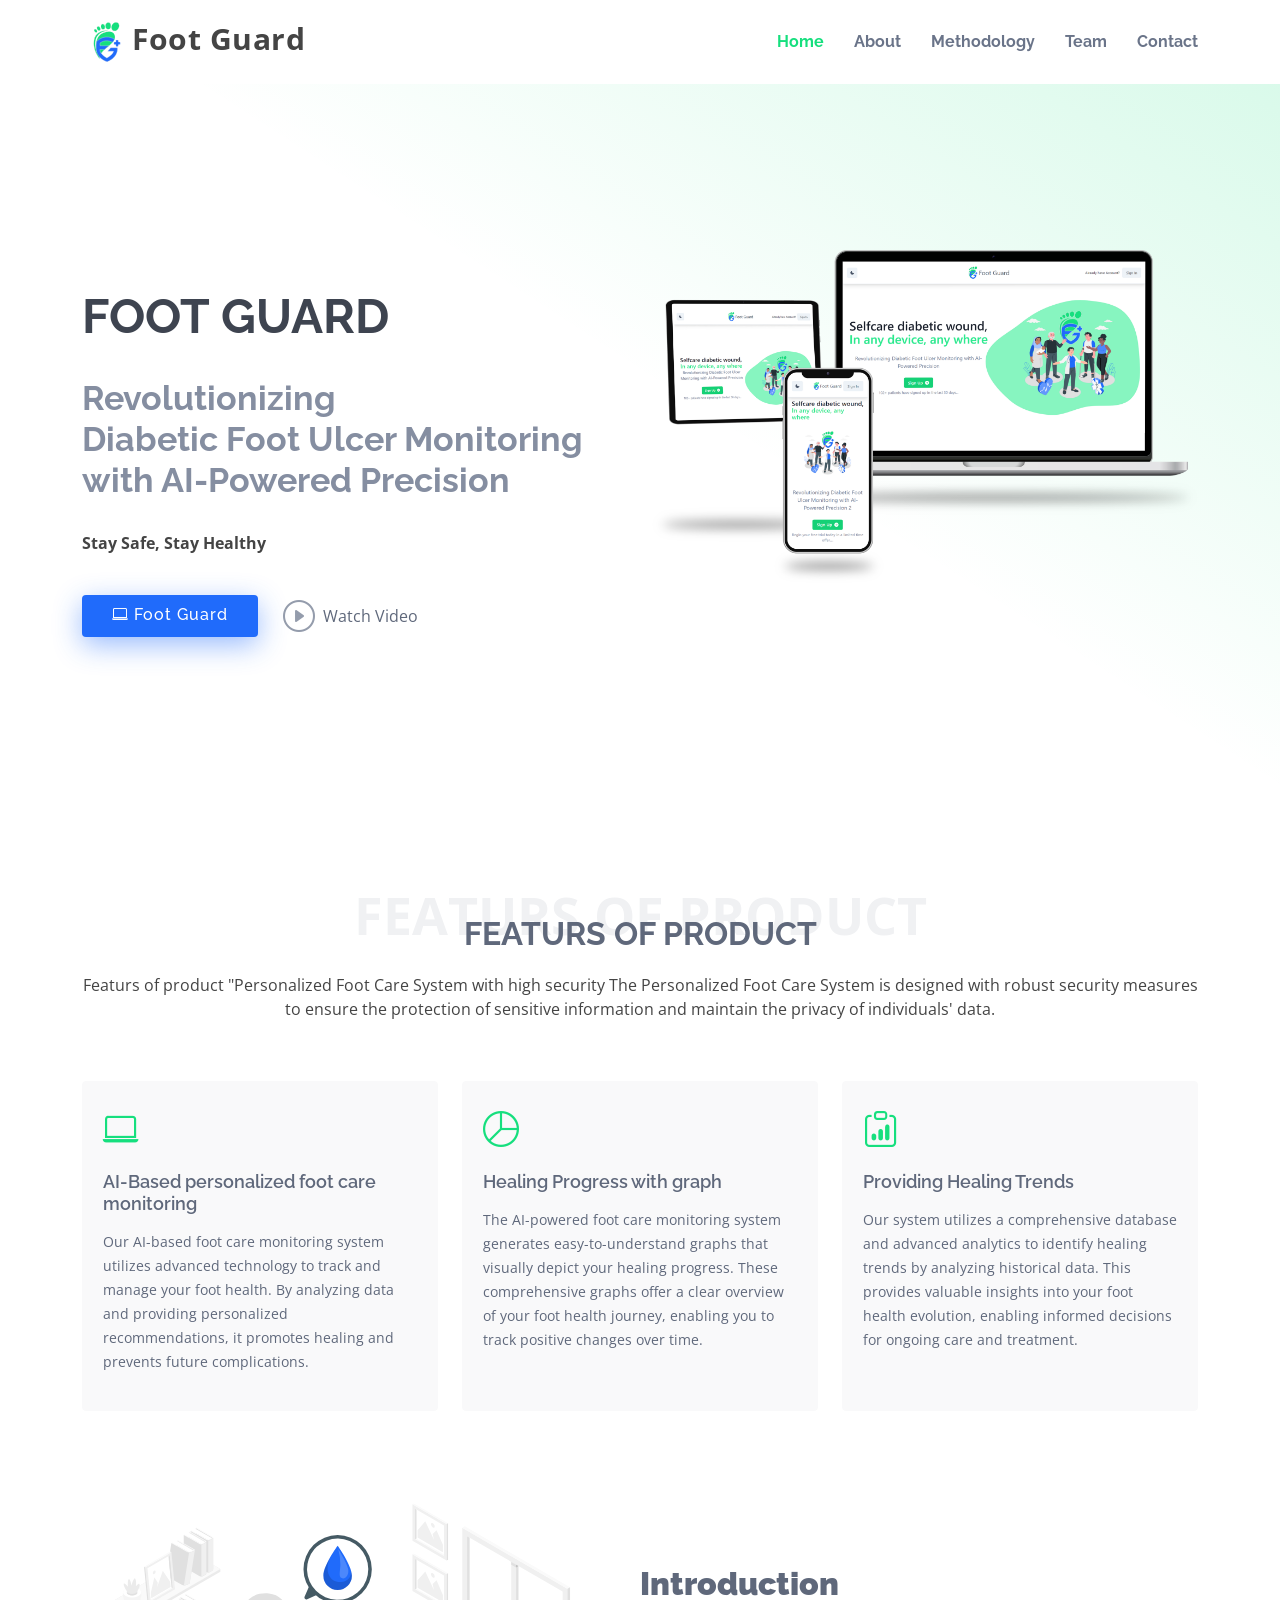
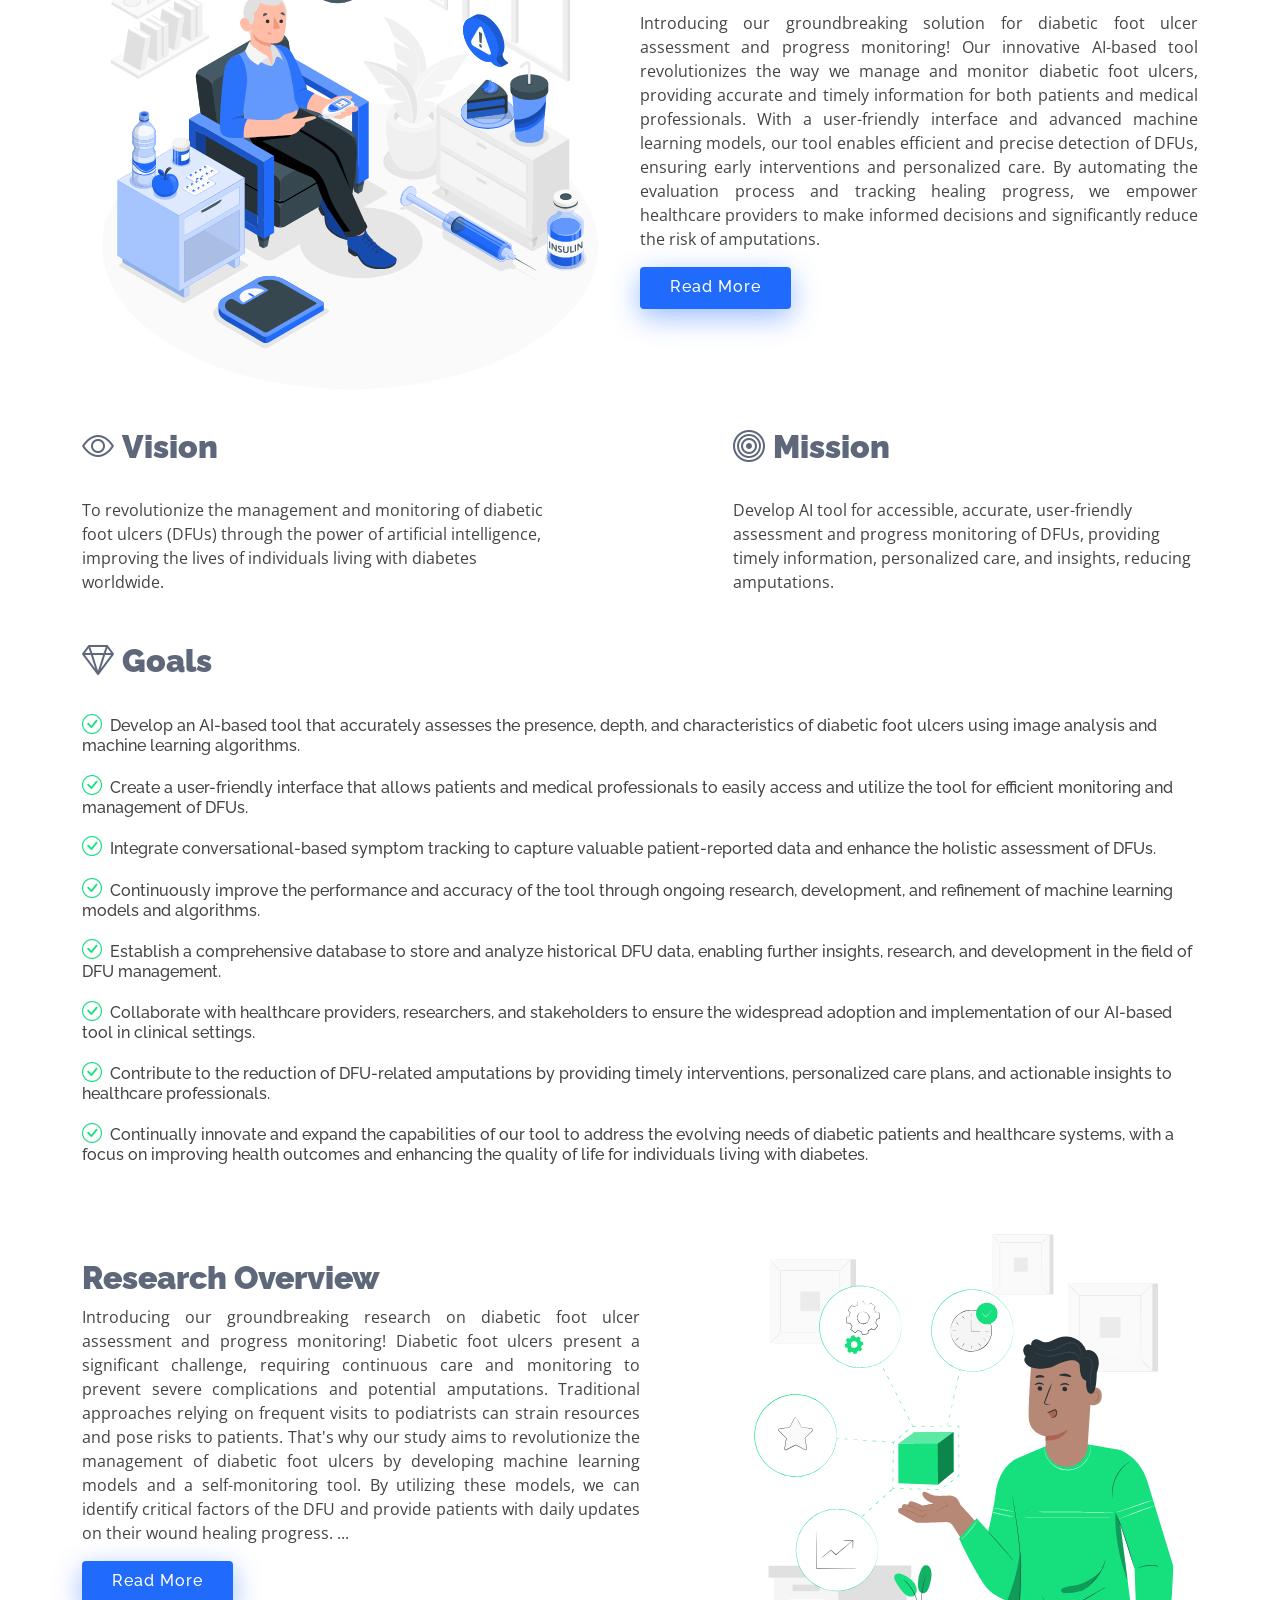
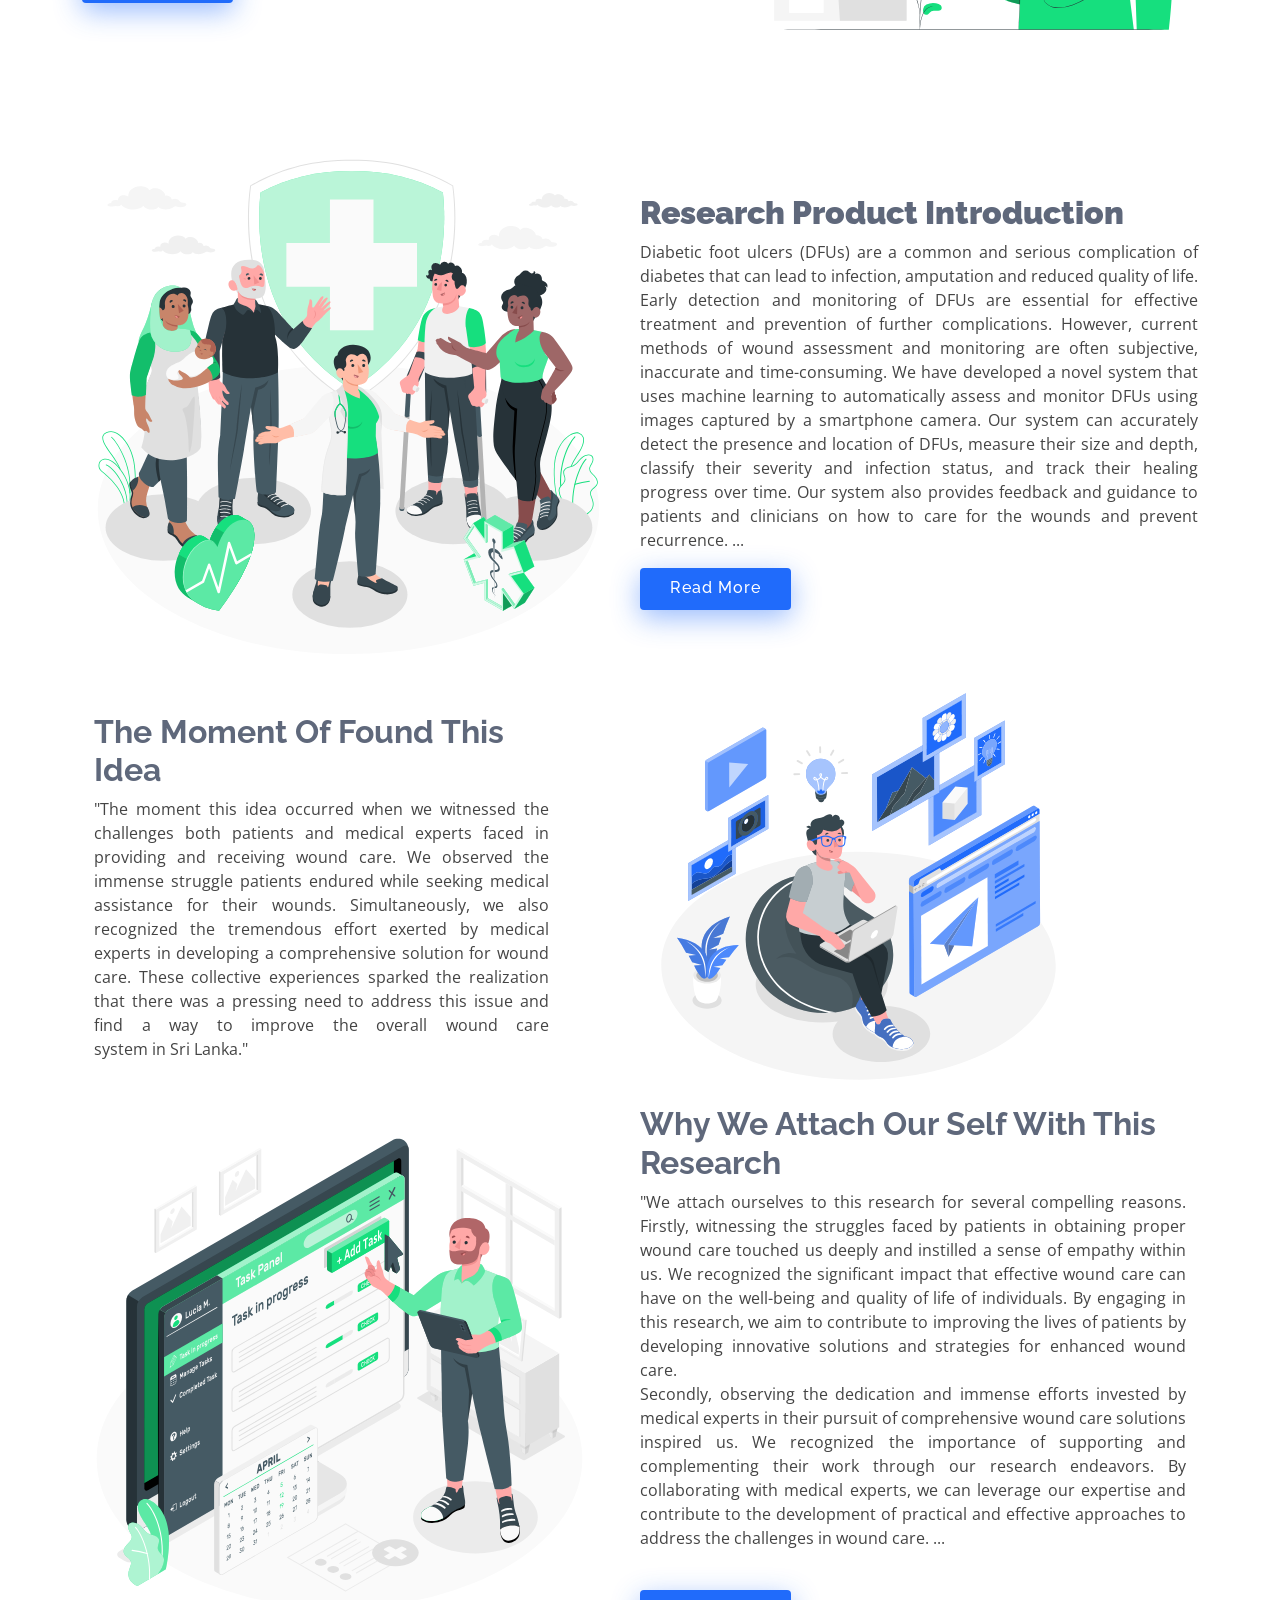
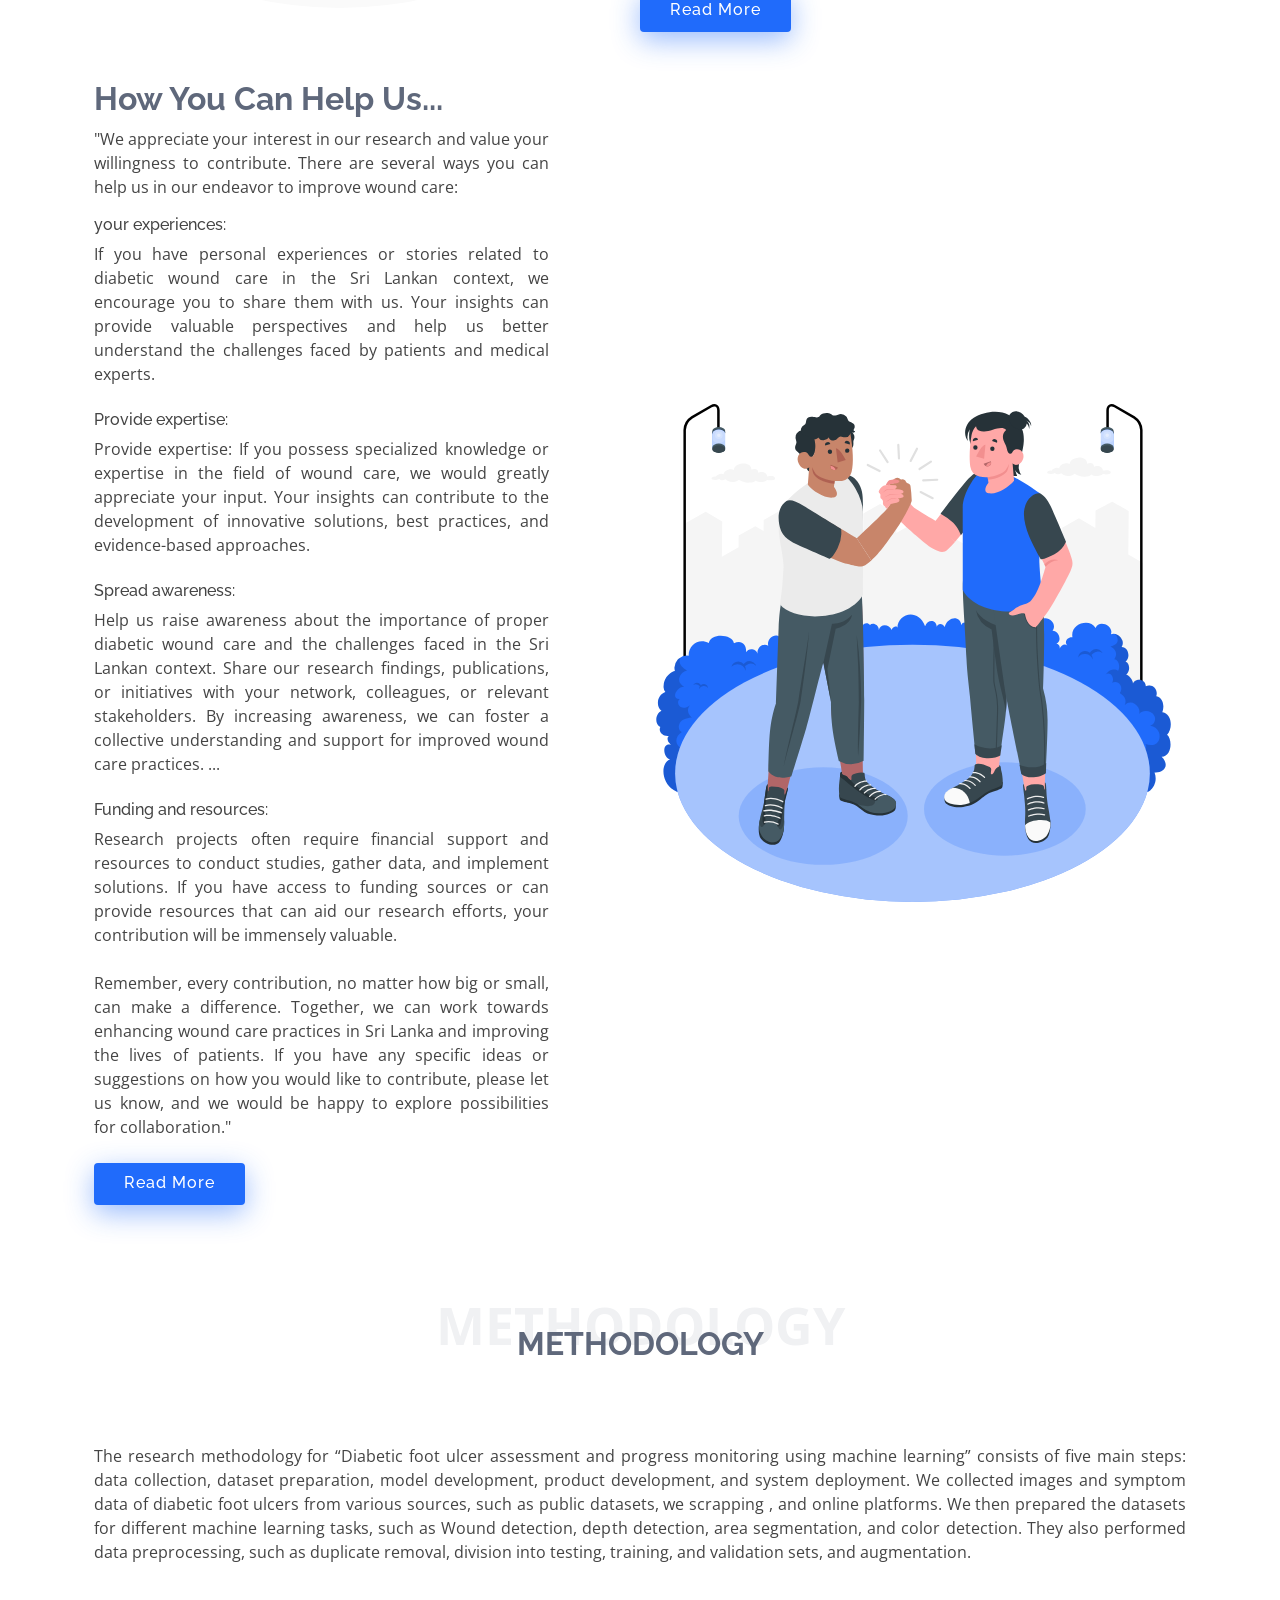
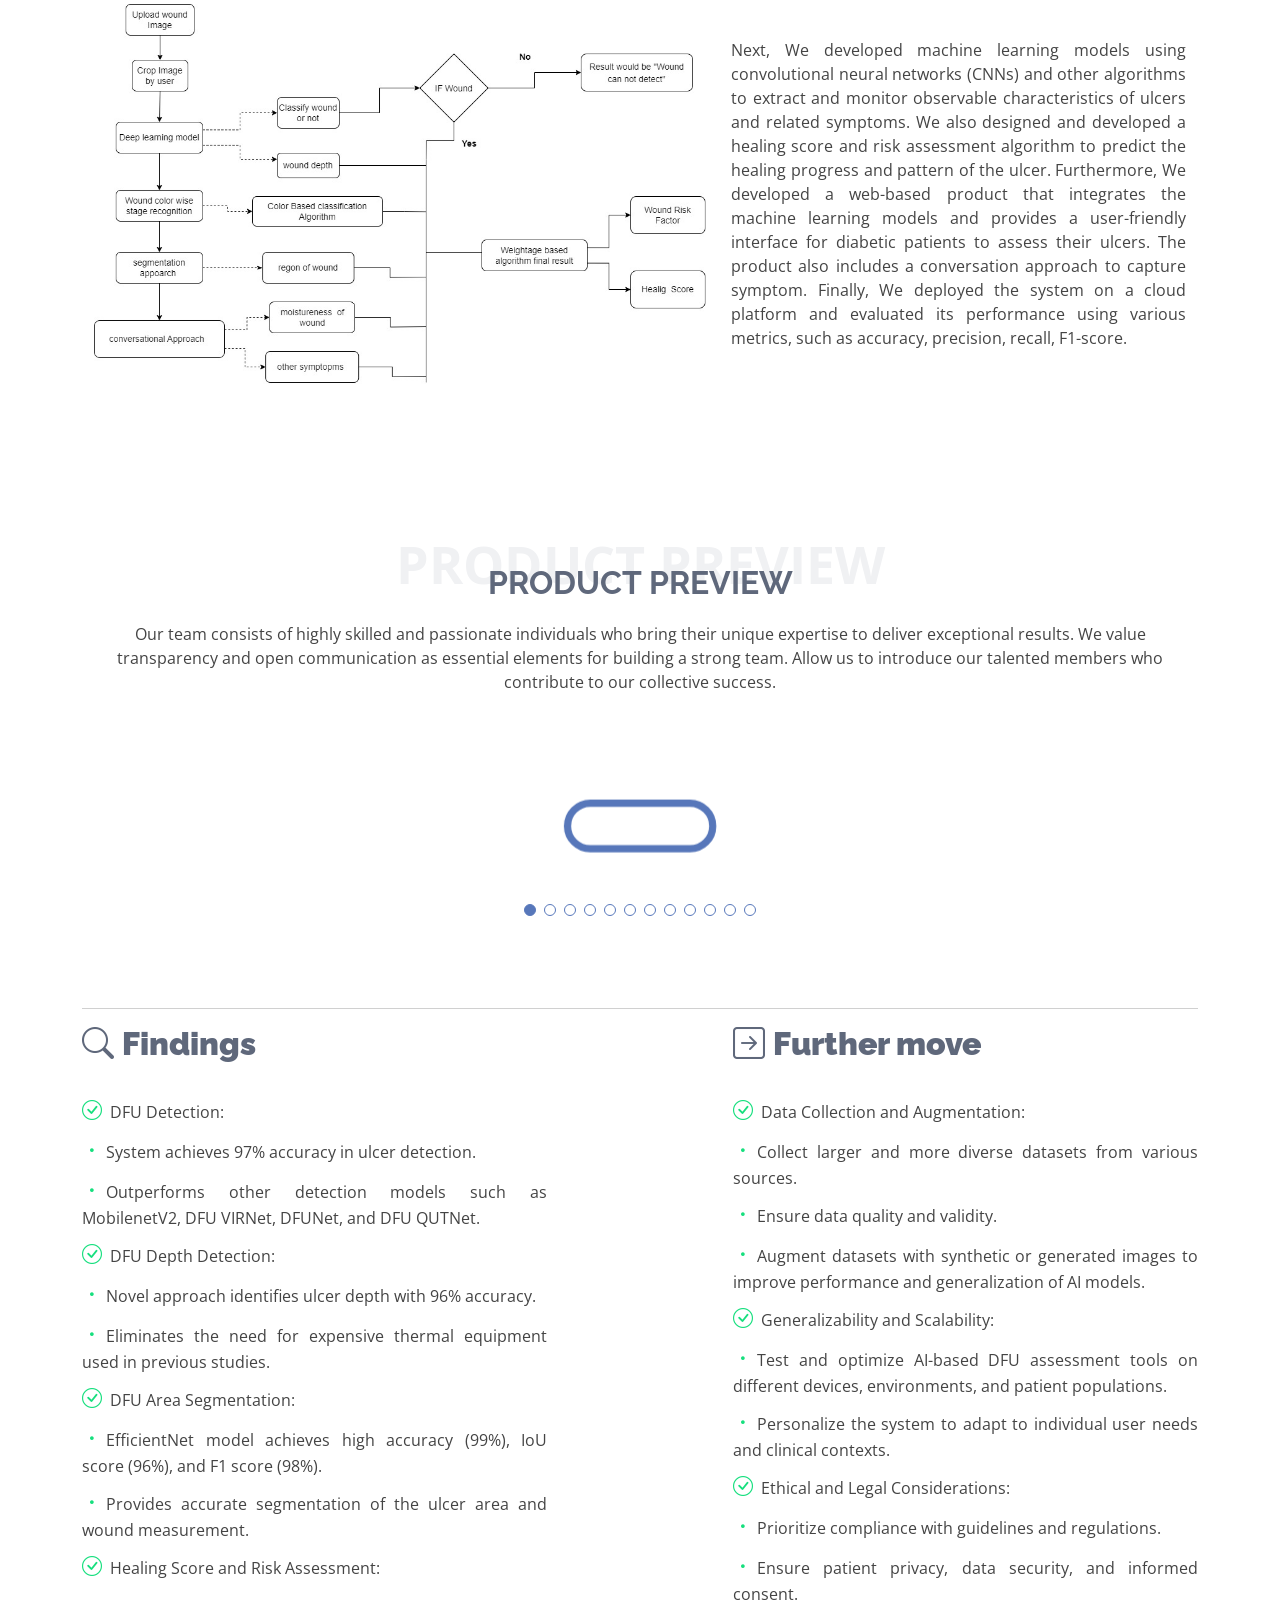
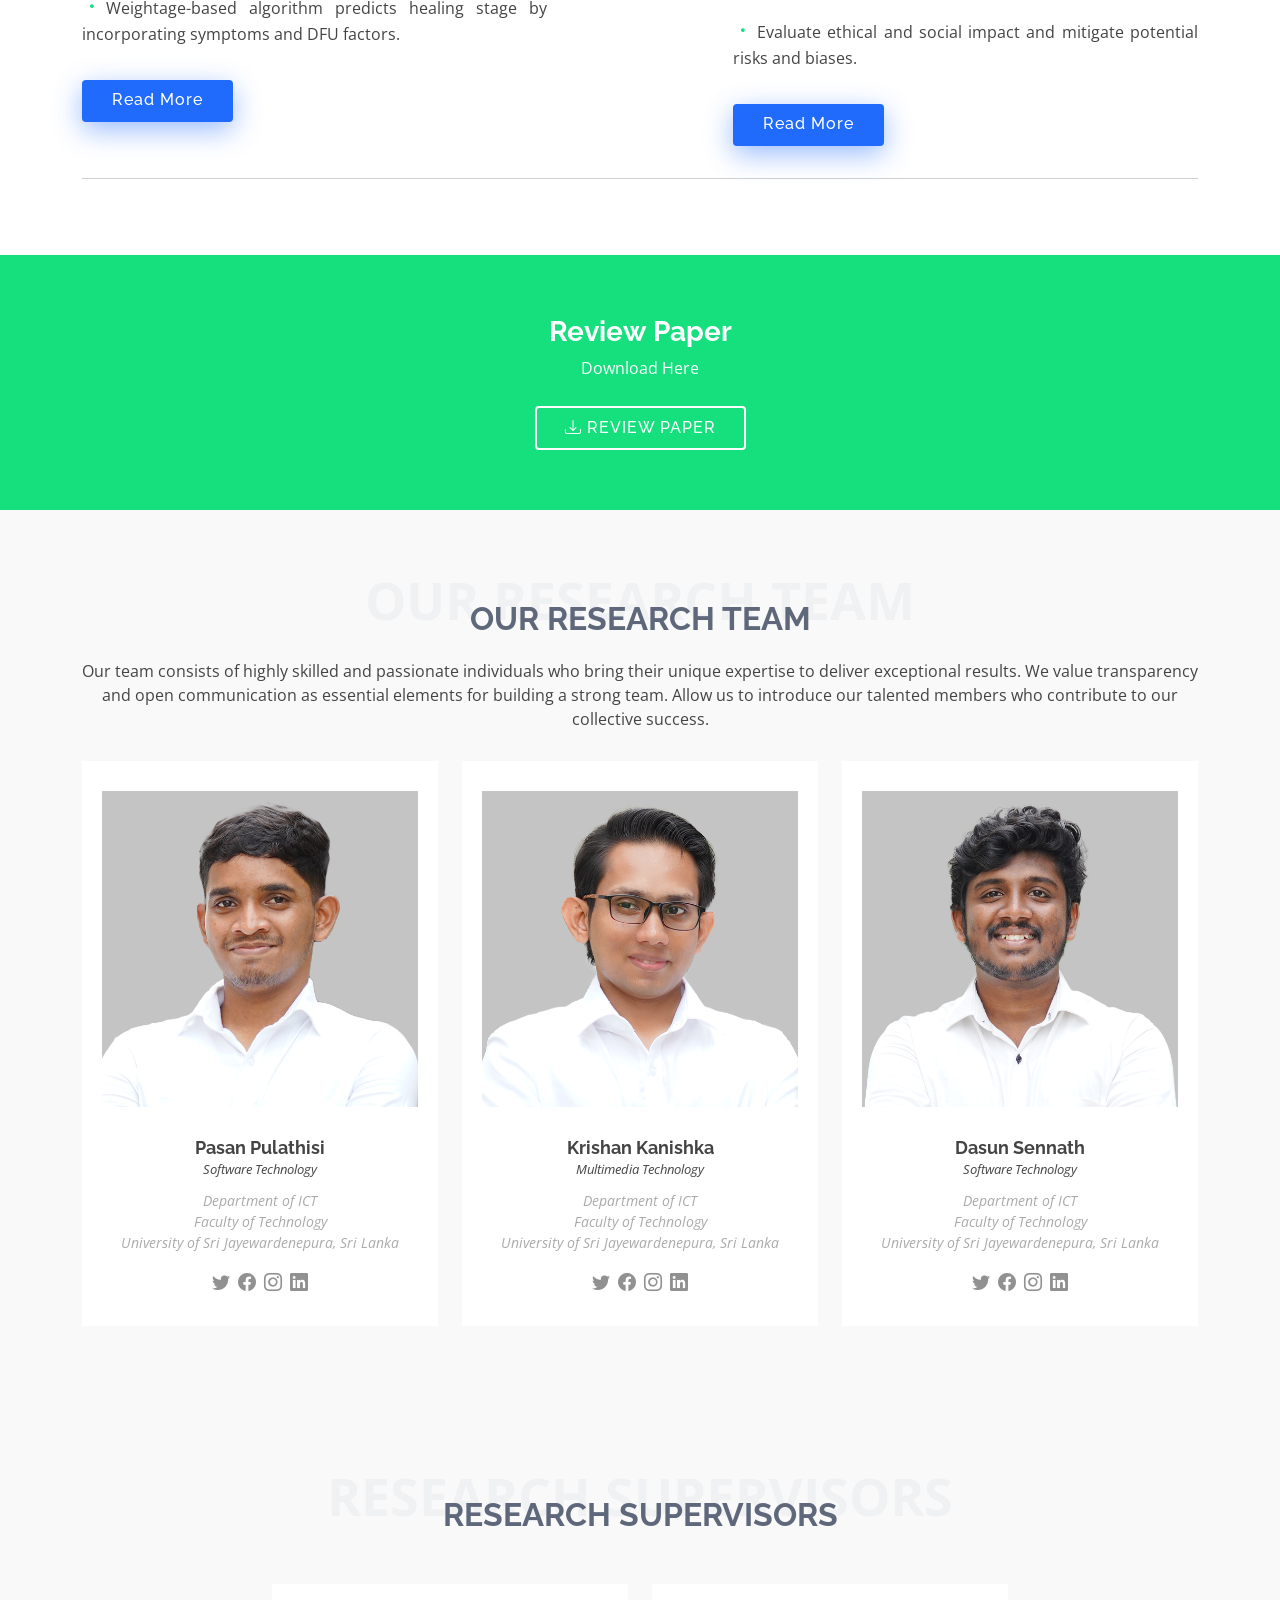
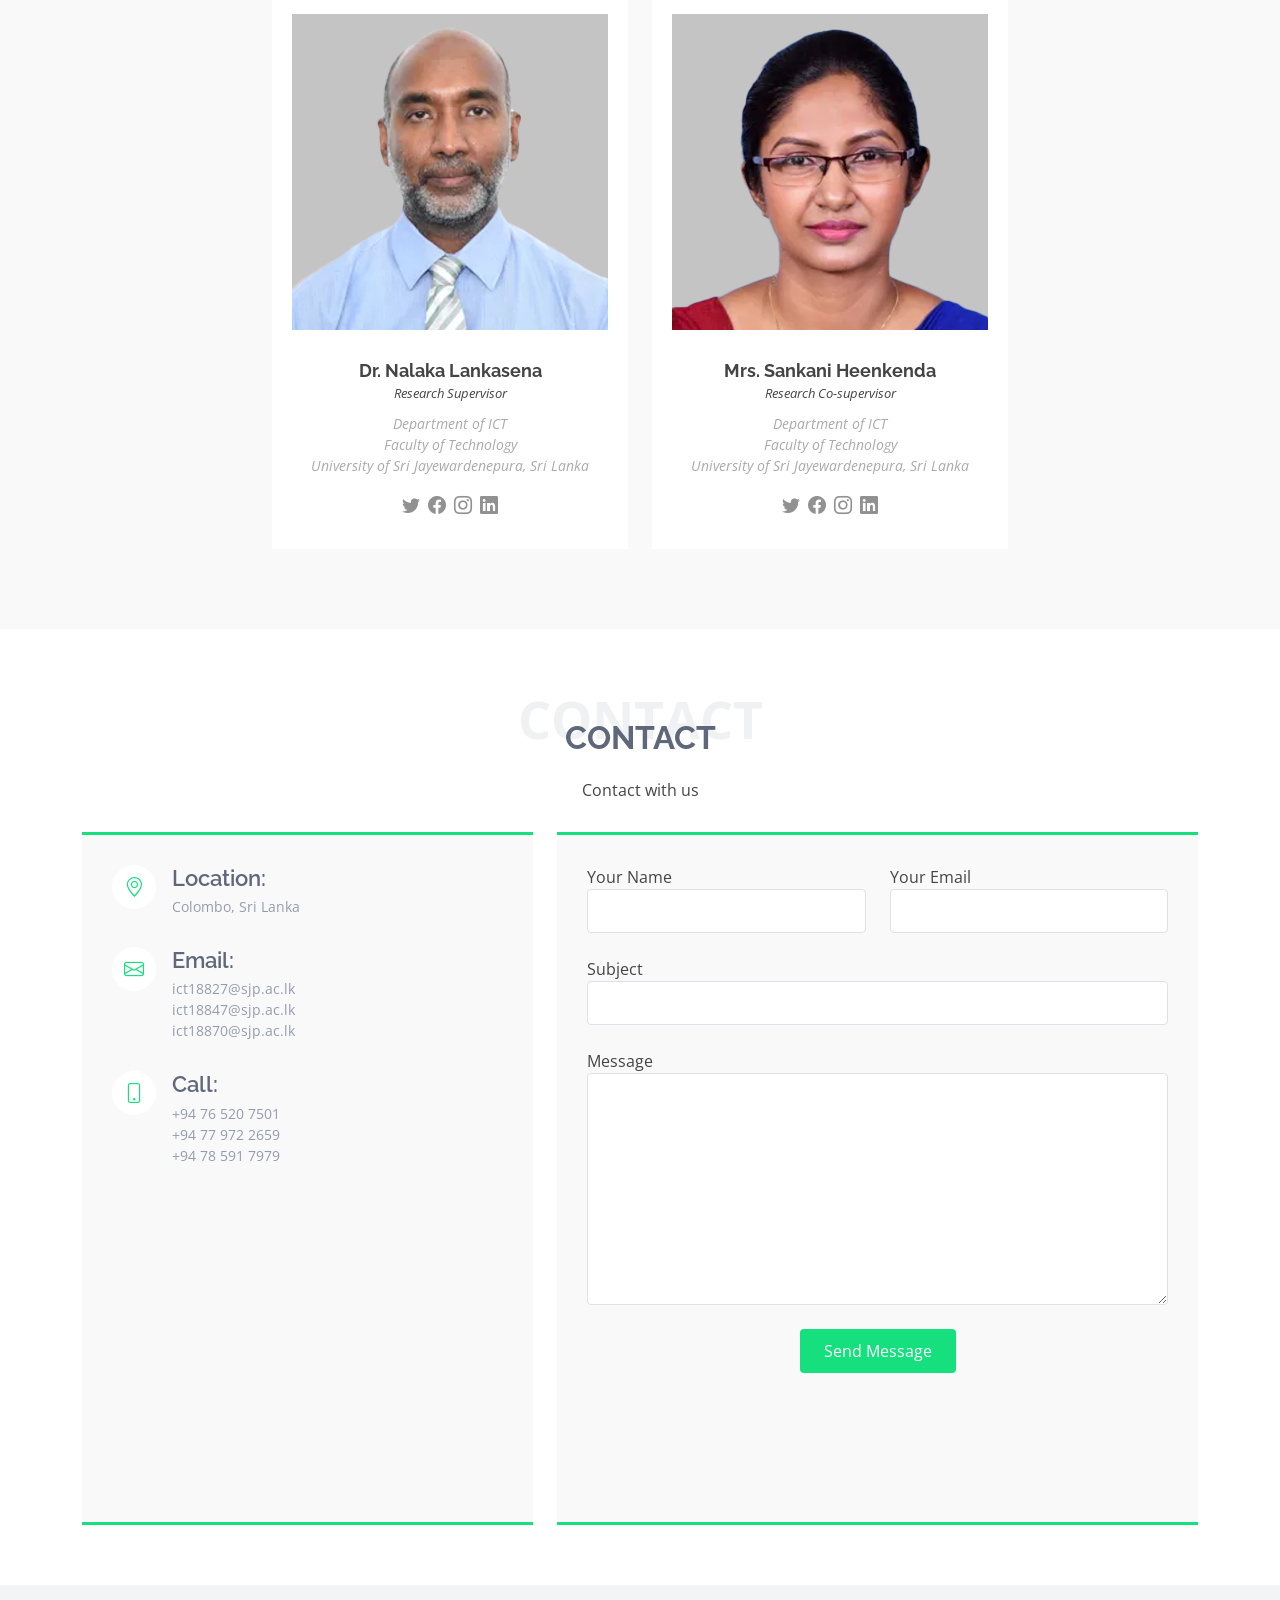
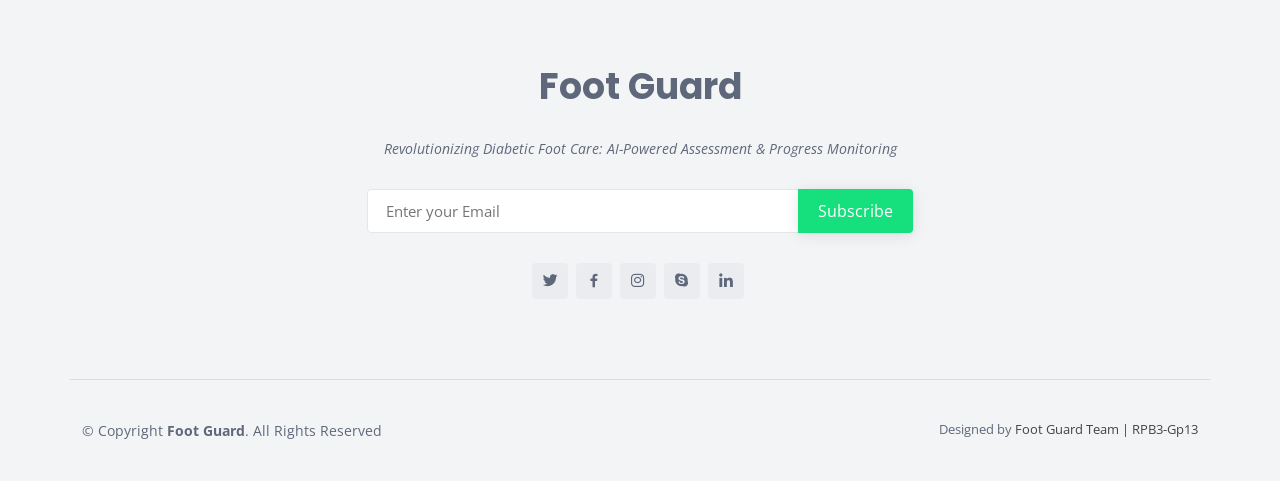
==== commit 96564f16: "v3.0" ====
--- a/FootGuard/index.html
+++ b/FootGuard/index.html
@@ -365,12 +365,12 @@
         <div class="container" data-aos="fade-up">
           <div class="row gx-0">
 
-            <div class="col-lg-6 d-flex flex-column justify-content-center" data-aos="fade-up" data-aos-delay="200">
+            <div class="col-lg-5 d-flex flex-column justify-content-center" data-aos="fade-up" data-aos-delay="200">
               <div class="content">
 
                 <h3>The Moment Of Found This Idea</h3>
 
-                <p>"The moment this idea occurred when we witnessed the challenges both patients and medical experts
+                <p style="text-align: justify;">"The moment this idea occurred when we witnessed the challenges both patients and medical experts
                   faced in providing and receiving wound care. We observed the immense struggle patients endured while
                   seeking medical assistance for their wounds. Simultaneously, we also recognized the tremendous effort
                   exerted by medical experts in developing a comprehensive solution for wound care. These collective
@@ -379,8 +379,9 @@
                 </p>
               </div>
             </div>
+            <div class="col-sm-1 d-flex flex-column justify-content-center"></div>
             <div class="col-lg-6 d-flex align-items-center" data-aos="zoom-out" data-aos-delay="200">
-              <img src="assets/img/diabetes-animate.svg" class="img-fluid" alt="">
+              <img src="assets/img/inspiration-animate.svg" class="img-fluid" alt="" width="80%">
             </div>
           </div>
 
@@ -391,13 +392,13 @@
 
           <div class="row gx-0">
             <div class="col-lg-6 d-flex align-items-center" data-aos="zoom-out" data-aos-delay="200">
-              <img src="assets/img/diabetes-animate.svg" class="img-fluid" alt="">
+              <img src="assets/img/add-tasks-animate.svg" class="img-fluid" alt="" width="90%">
             </div>
             <div class="col-lg-6 d-flex flex-column justify-content-center" data-aos="fade-up" data-aos-delay="200">
               <div class="content">
                 <h3>Why We Attach Our Self With This Research</h3>
 
-                <p> "We attach ourselves to this research for several compelling reasons. Firstly, witnessing the
+                <p style="text-align: justify;"> "We attach ourselves to this research for several compelling reasons. Firstly, witnessing the
                   struggles faced by patients in obtaining proper wound care touched us deeply and instilled a sense of
                   empathy within us. We recognized the significant impact that effective wound care can have on the
                   well-being and quality of life of individuals. By engaging in this research, we aim to contribute to
@@ -426,13 +427,13 @@
                 </p>
               </div>
             </div>
-          </div>
+          </div><br><br>
 
           <!--How you can give input to this initiative-->
 
           <div class="row gx-0">
 
-            <div class="col-lg-6 d-flex flex-column justify-content-center" data-aos="fade-up" data-aos-delay="200">
+            <div class="col-lg-5 d-flex flex-column justify-content-center" data-aos="fade-up" data-aos-delay="200" style="text-align: justify;">
               <div class="content">
                 <h3>How You Can Help Us...</h3>
 
@@ -452,15 +453,15 @@
                   with your network, colleagues, or relevant stakeholders. By increasing awareness, we can foster a
                   collective understanding and support for improved wound care practices.
 
-                  <span id="dots_data2">...</span><br><br>
-                  <span id="more_data2"> <h6>Funding and resources:</h6>  Research projects often require financial support and resources to conduct
+                  <span id="dots_data2">...</span><br>
+                  <span id="more_data2"> <br><h6>Funding and resources:</h6>  Research projects often require financial support and resources to conduct
                   studies, gather data, and implement solutions. If you have access to funding sources or can provide
                   resources that can aid our research efforts, your contribution will be immensely valuable.<br><br>
 
                   Remember, every contribution, no matter how big or small, can make a difference. Together, we can work
                   towards enhancing wound care practices in Sri Lanka and improving the lives of patients. If you have
                   any specific ideas or suggestions on how you would like to contribute, please let us know, and we
-                  would be happy to explore possibilities for collaboration."
+                  would be happy to explore possibilities for collaboration."<br>
 
 
                   </span>
@@ -469,16 +470,12 @@
                   class="btn-get-started scrollto d-inline-flex align-items-center justify-content-center align-self-center">
                   <span>Read More</span>
                 </p>
-                <!-- <div class="text-center text-lg-start">
-                              <a href="#" class="btn-read-more d-inline-flex align-items-center justify-content-center align-self-center">
-                                <span>Read More</span>
-                                <i class="bi bi-arrow-right"></i>
-                              </a>
-                            </div> -->
-              </div>
-            </div>
+
+              </div>
+            </div>
+            <div class="col-sm-1 d-flex flex-column justify-content-center"></div>
             <div class="col-lg-6 d-flex align-items-center" data-aos="zoom-out" data-aos-delay="200">
-              <img src="assets/img/feed.png" class="img-fluid" alt="">
+              <img src="assets/img/friendly-handshake-animate.svg" class="img-fluid" alt="">
             </div>
           </div>
 
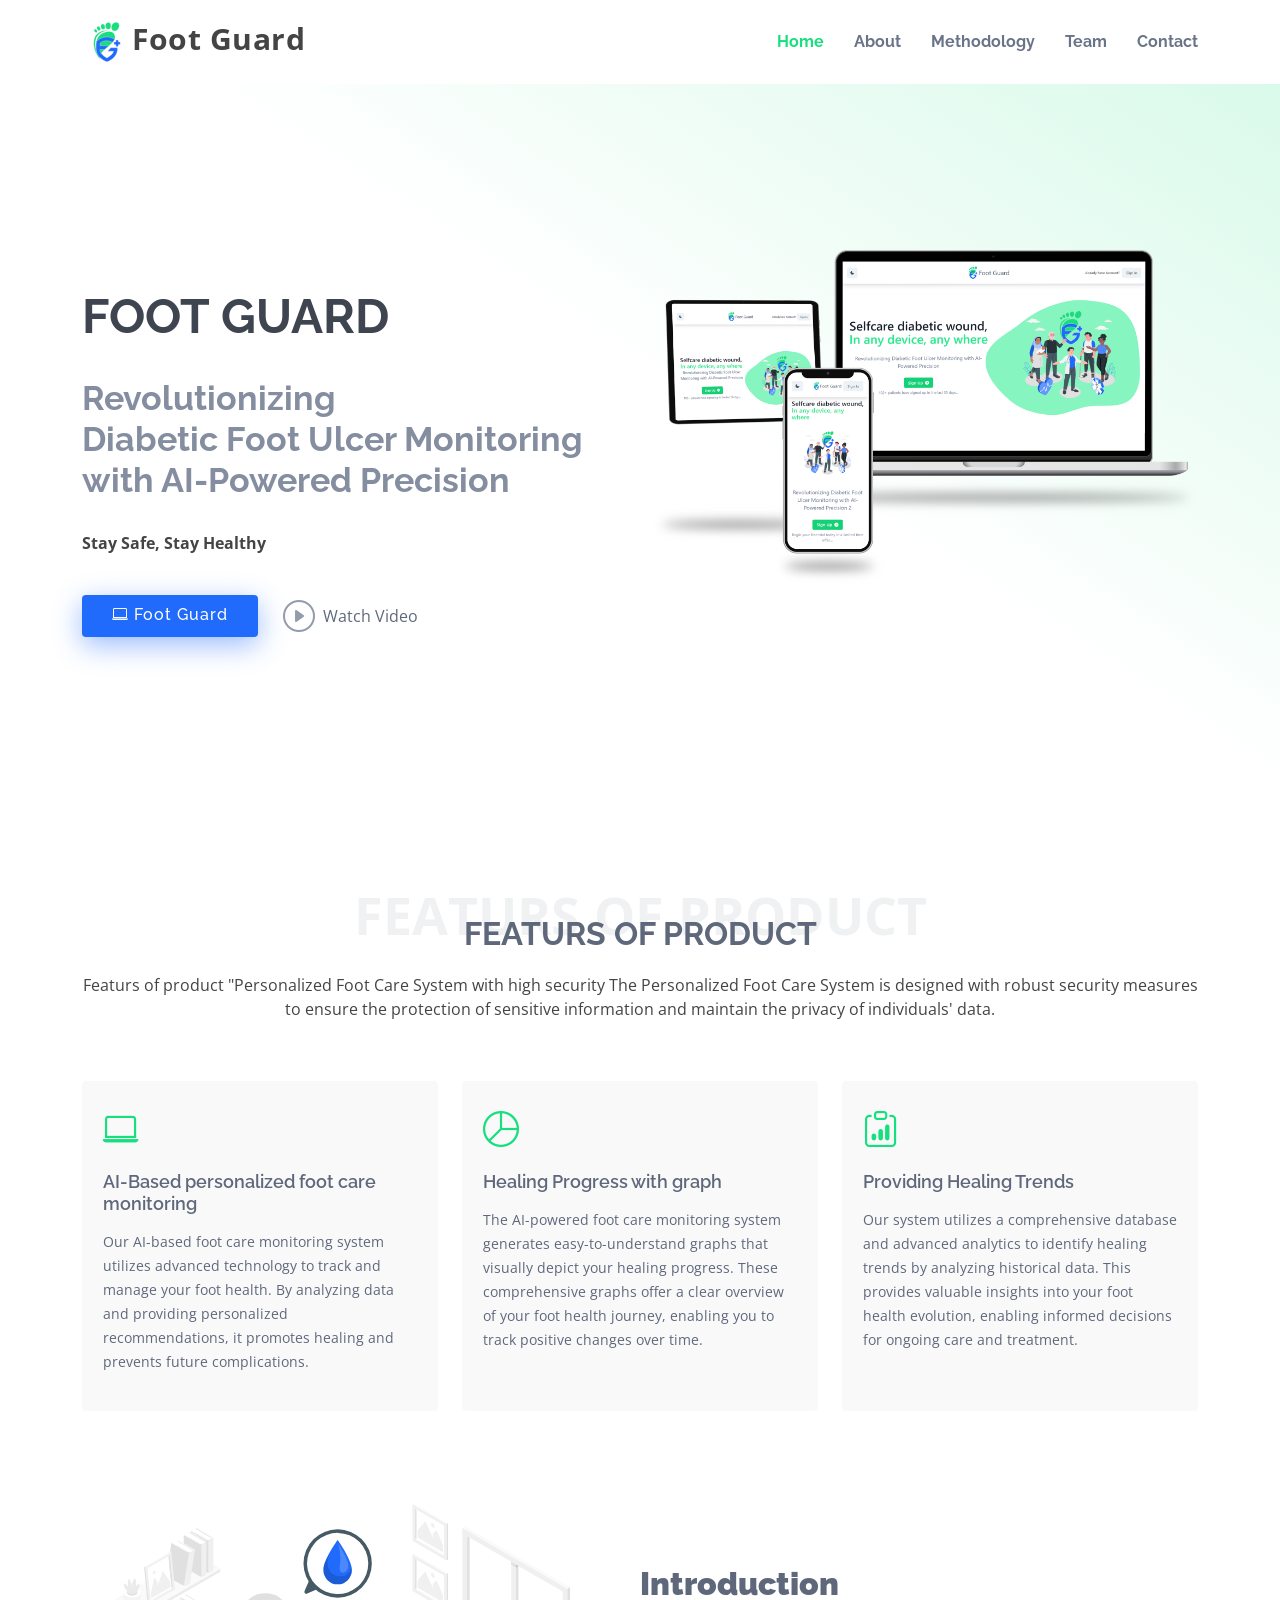
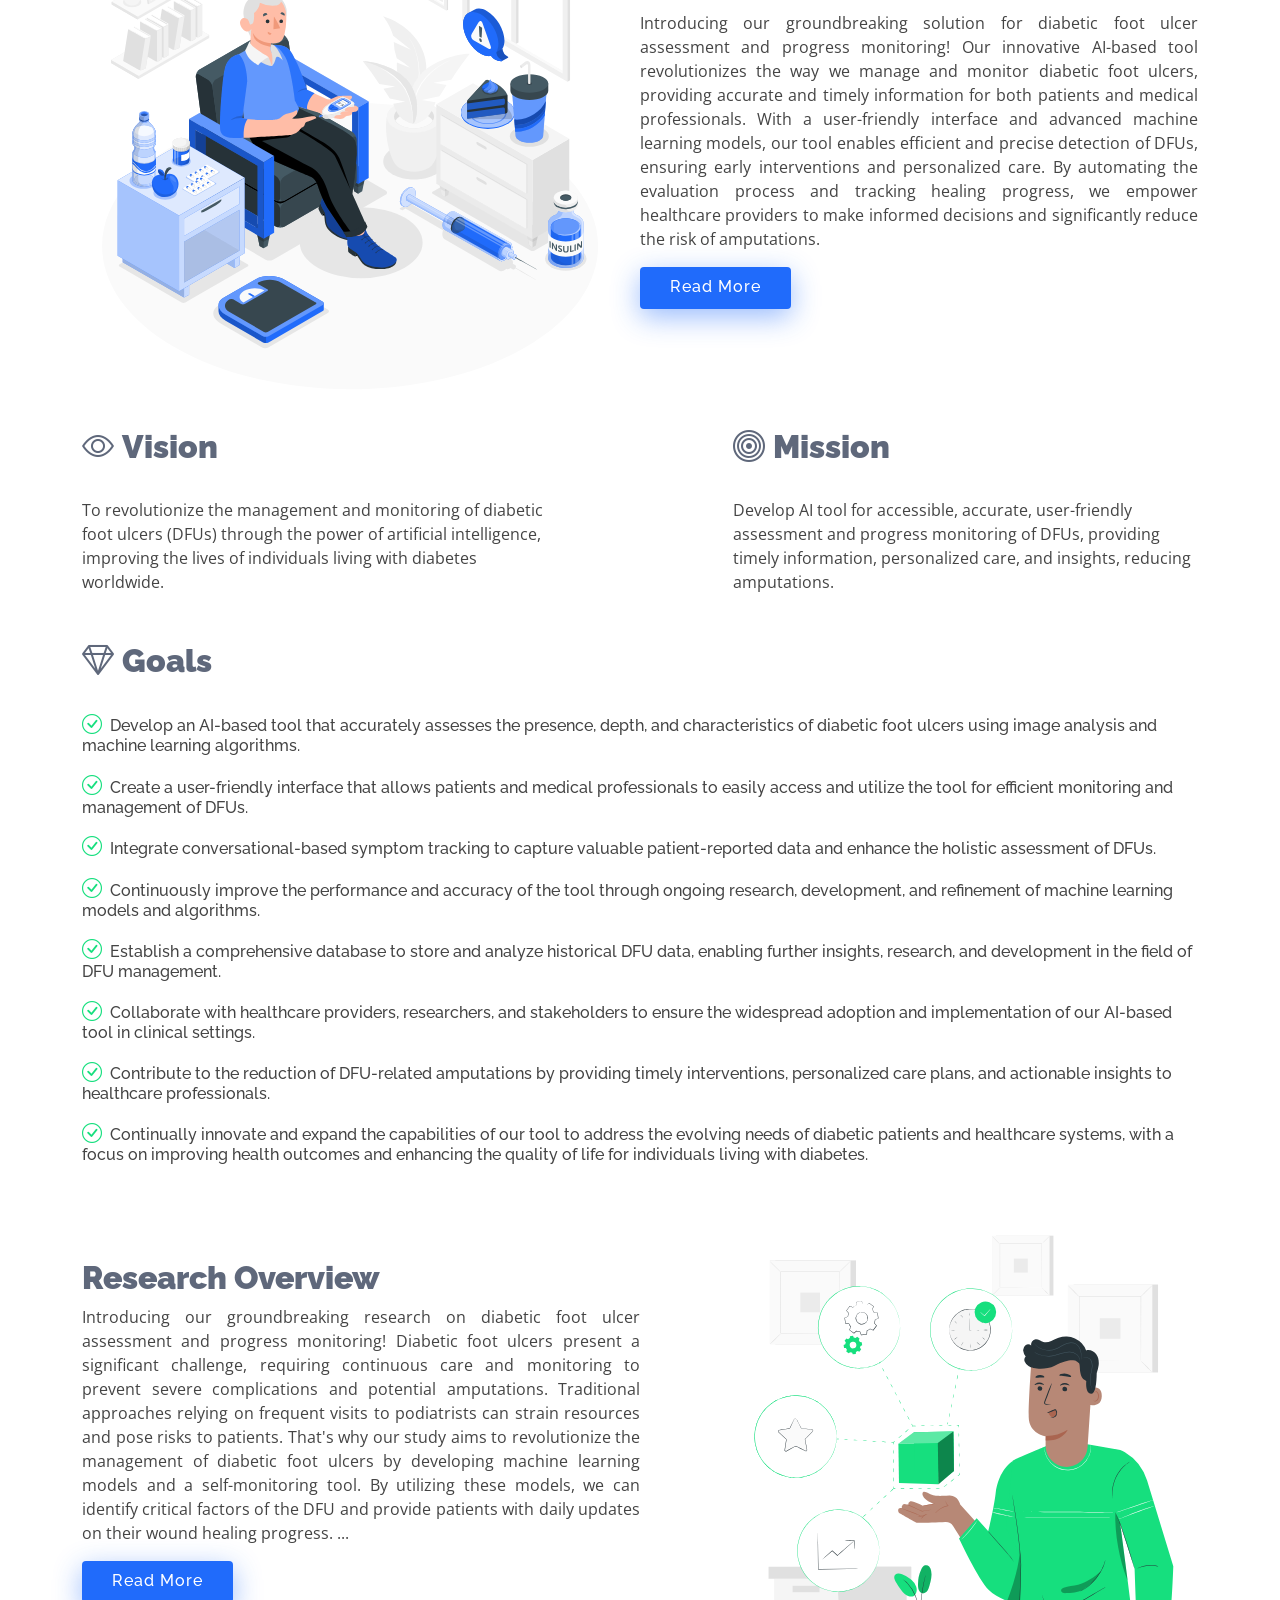
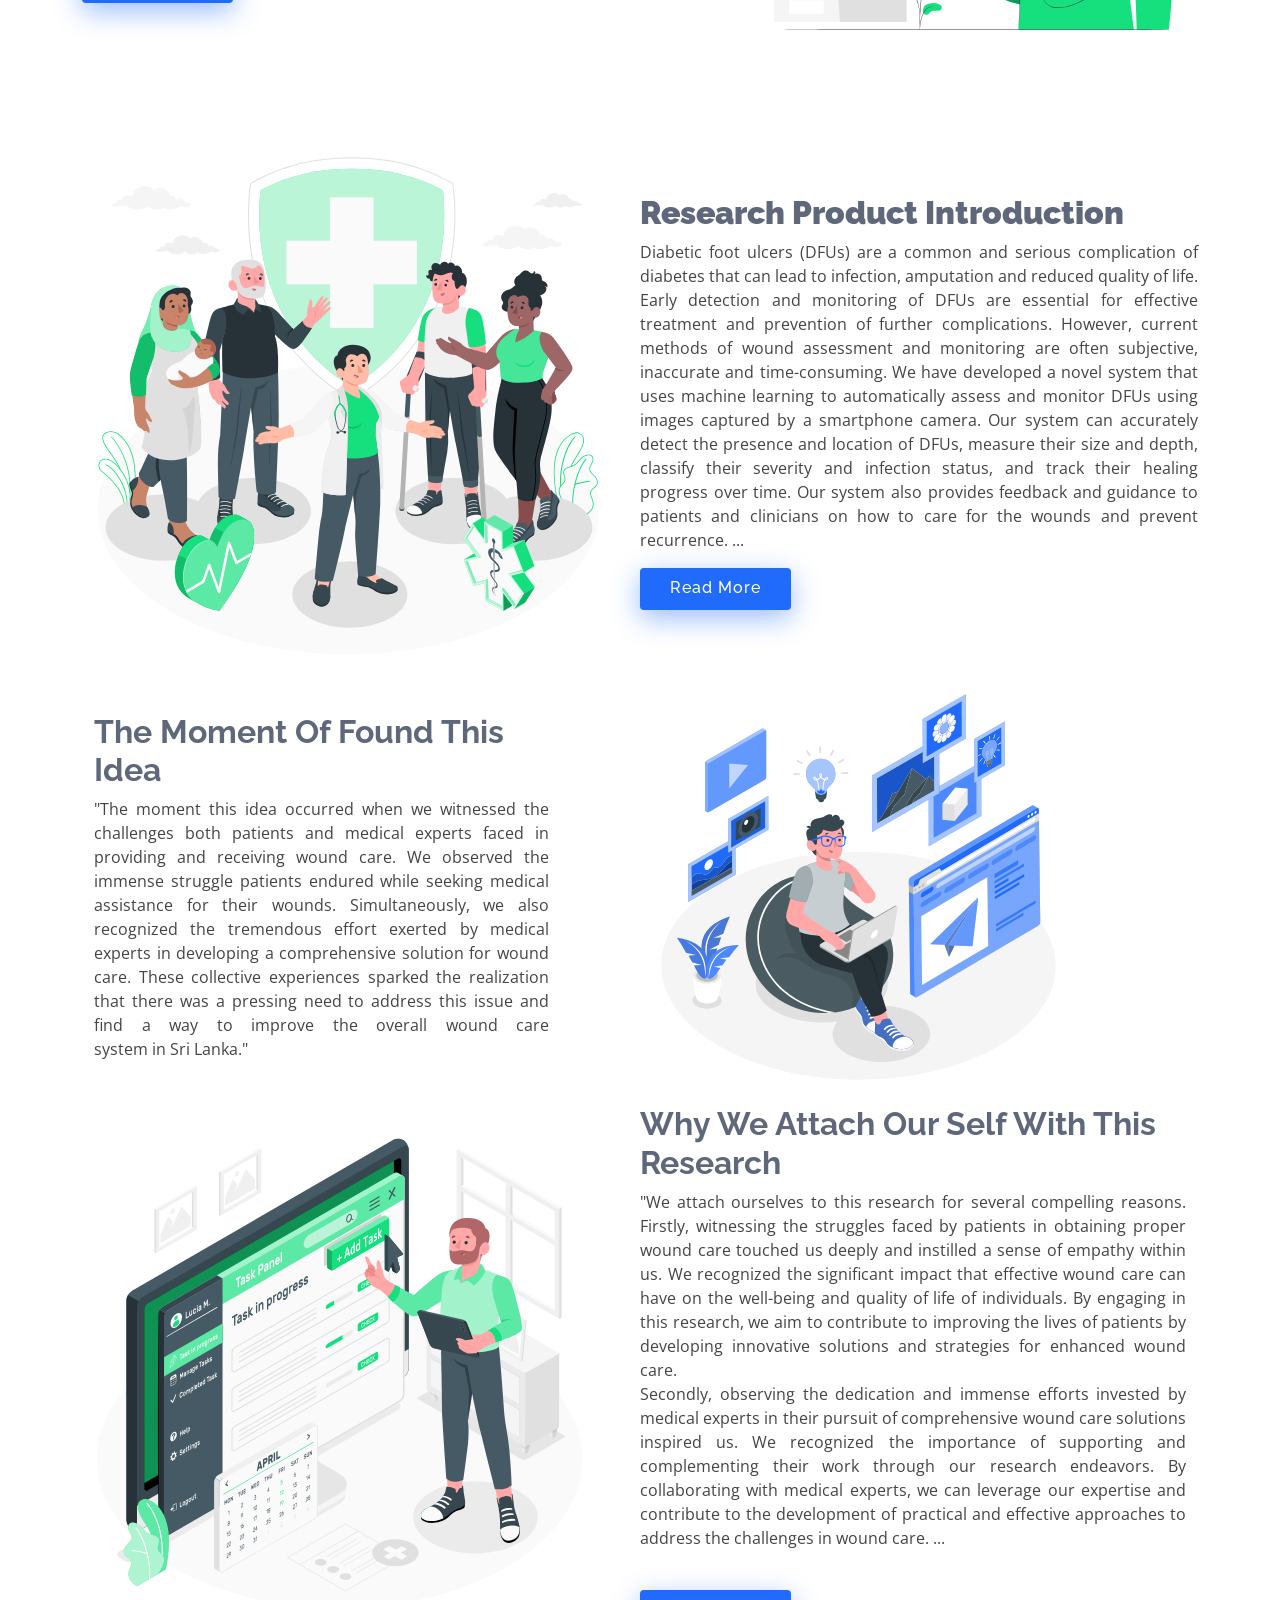
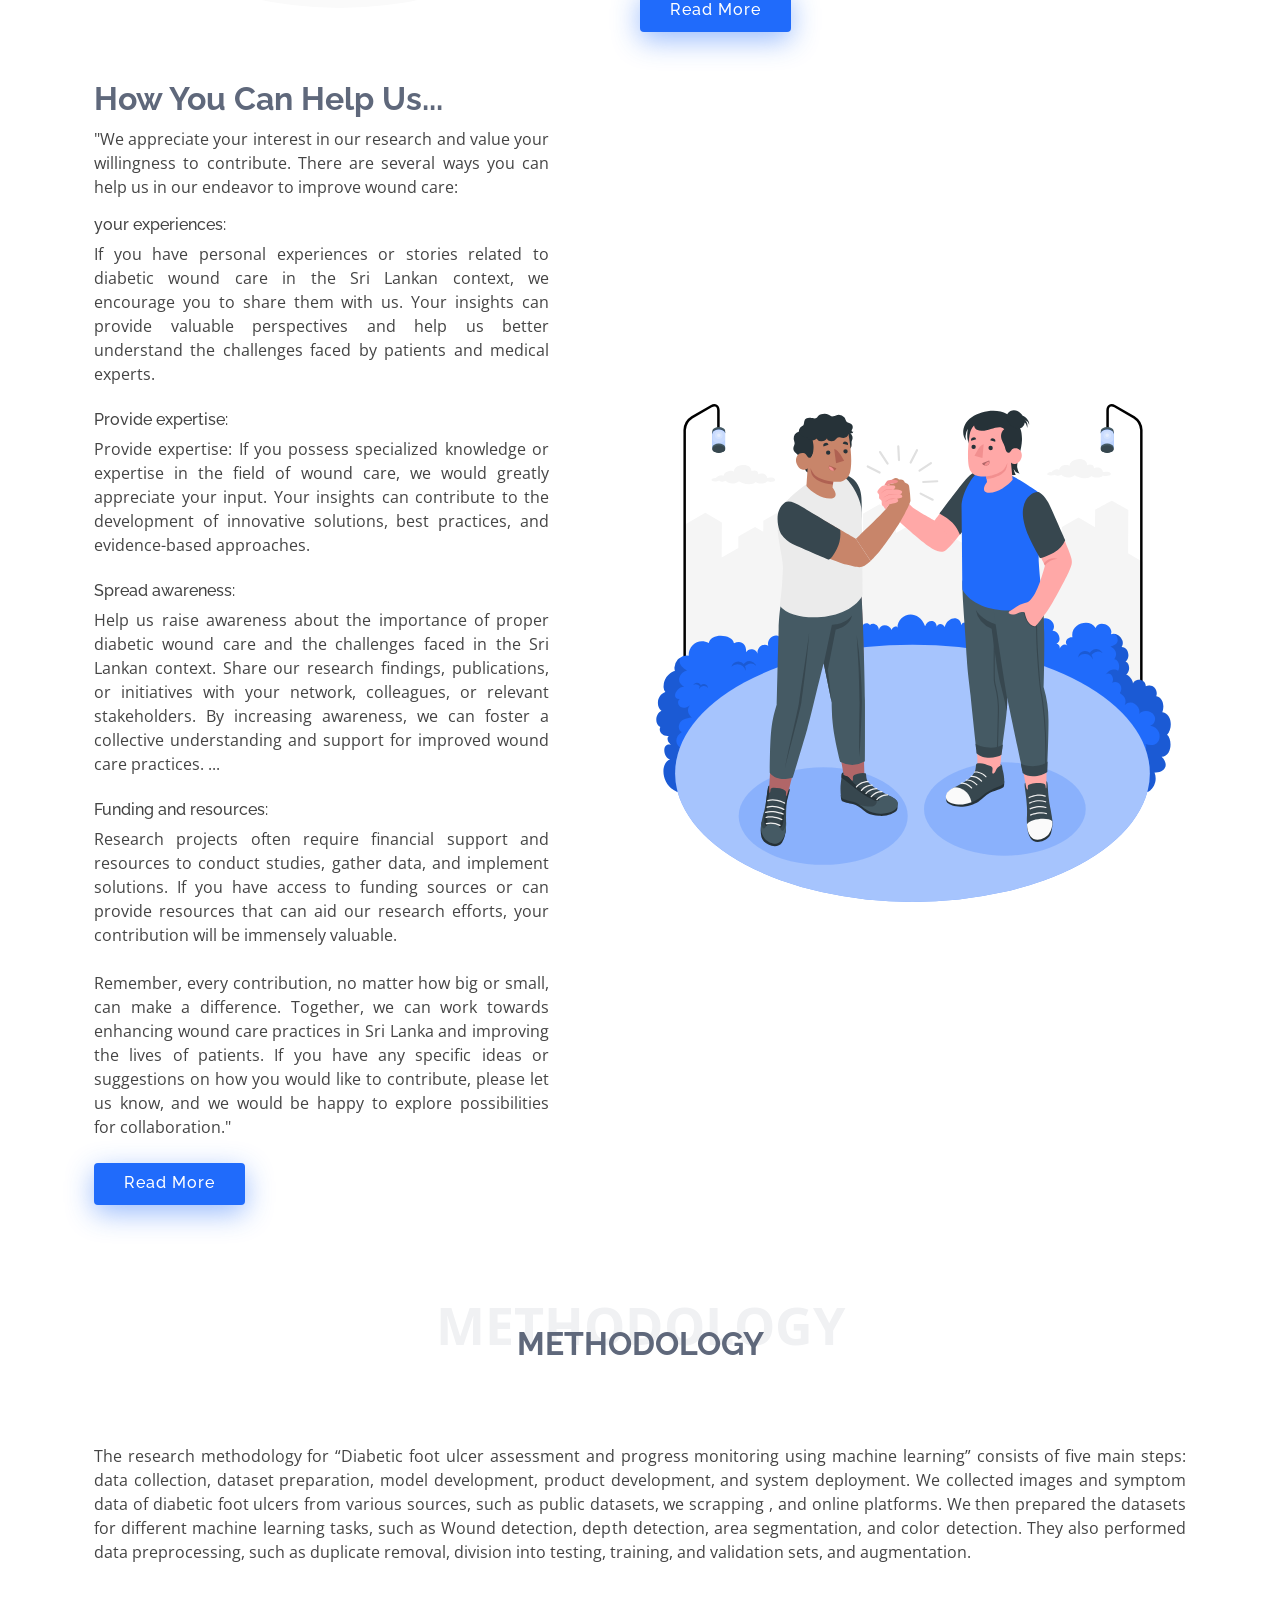
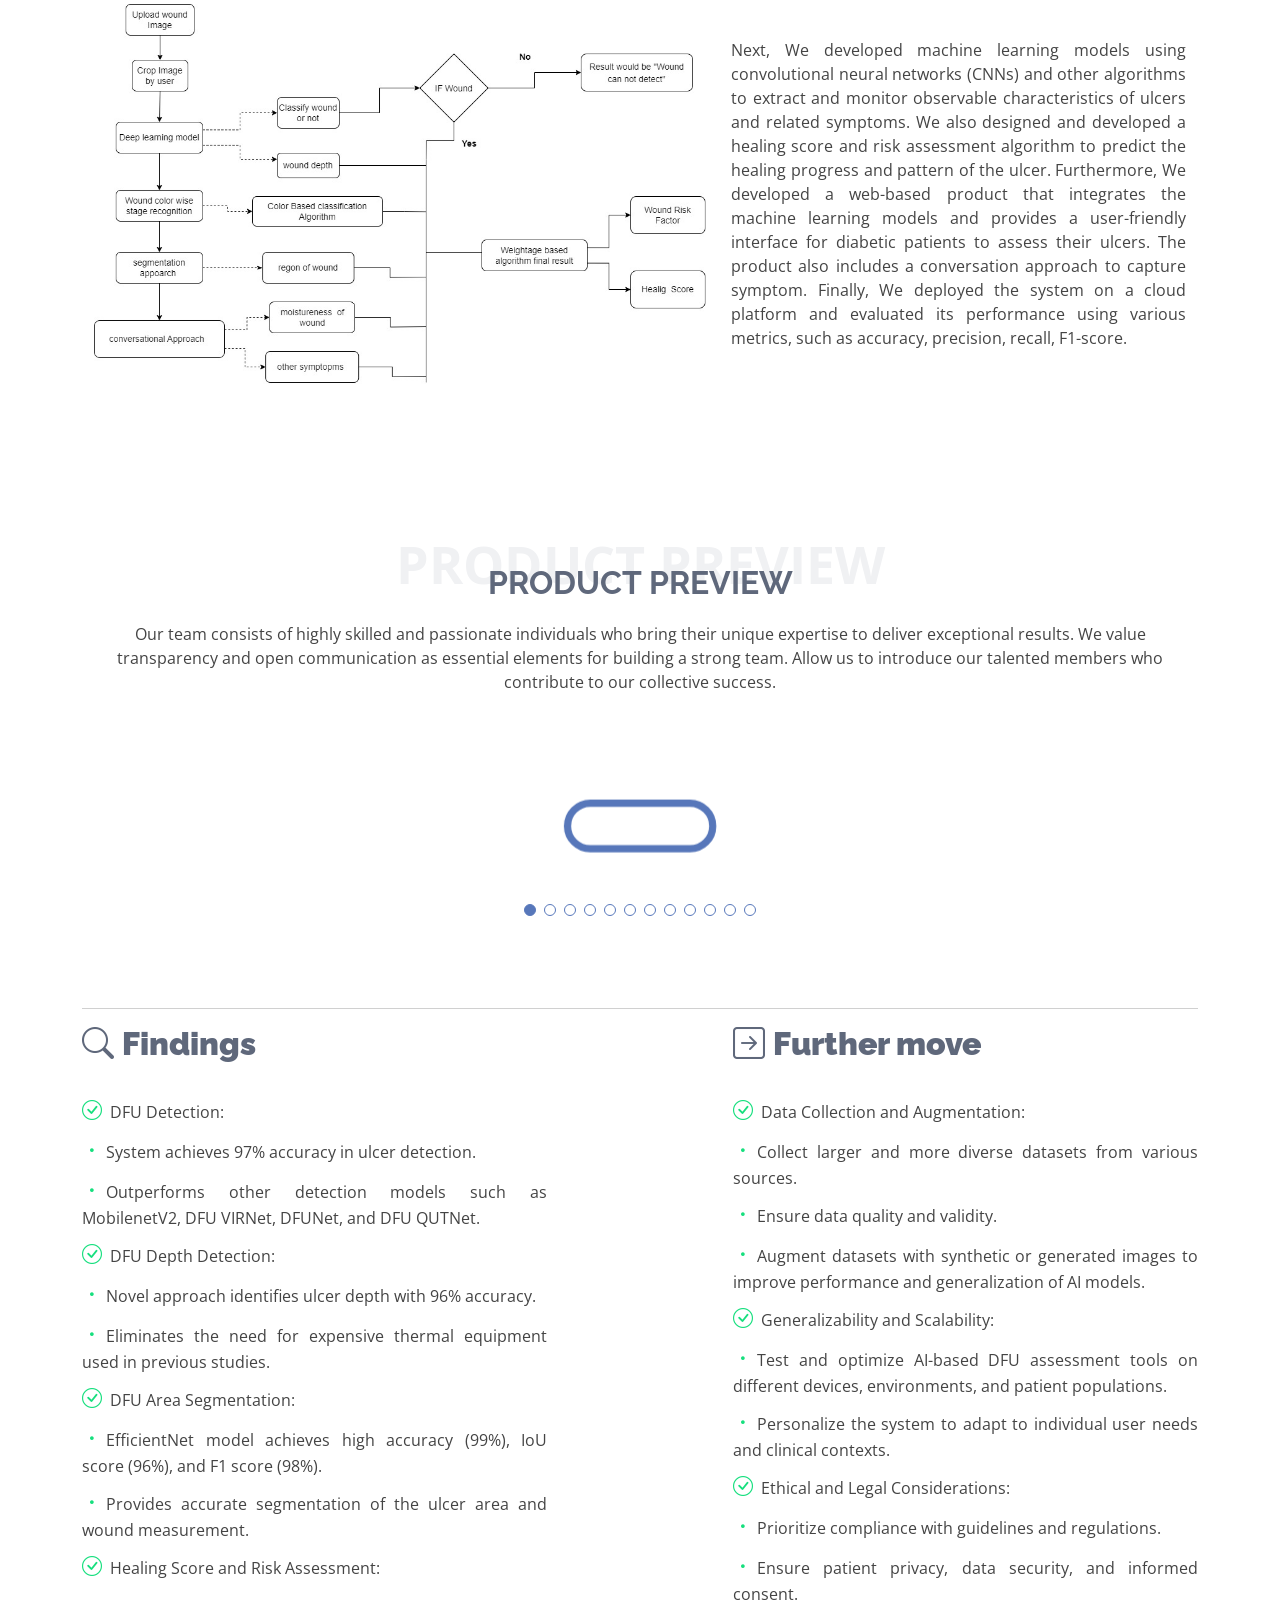
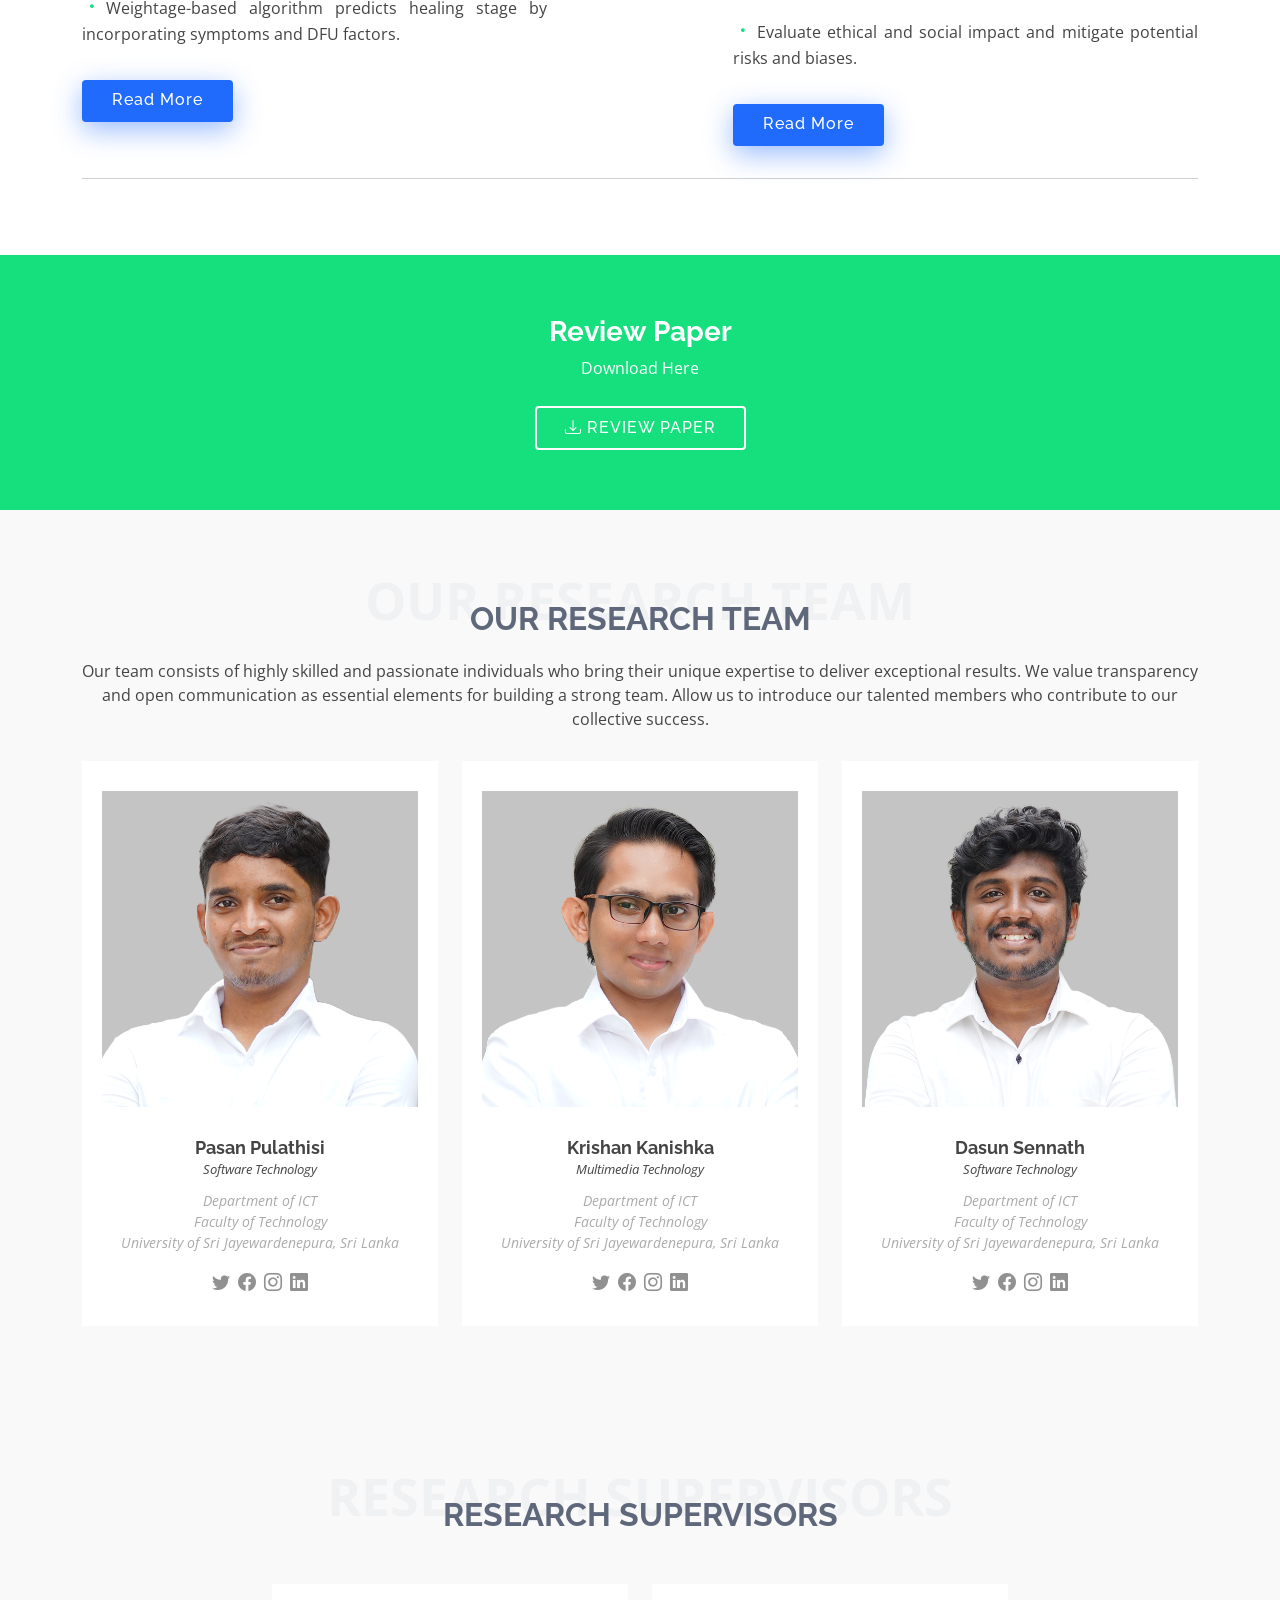
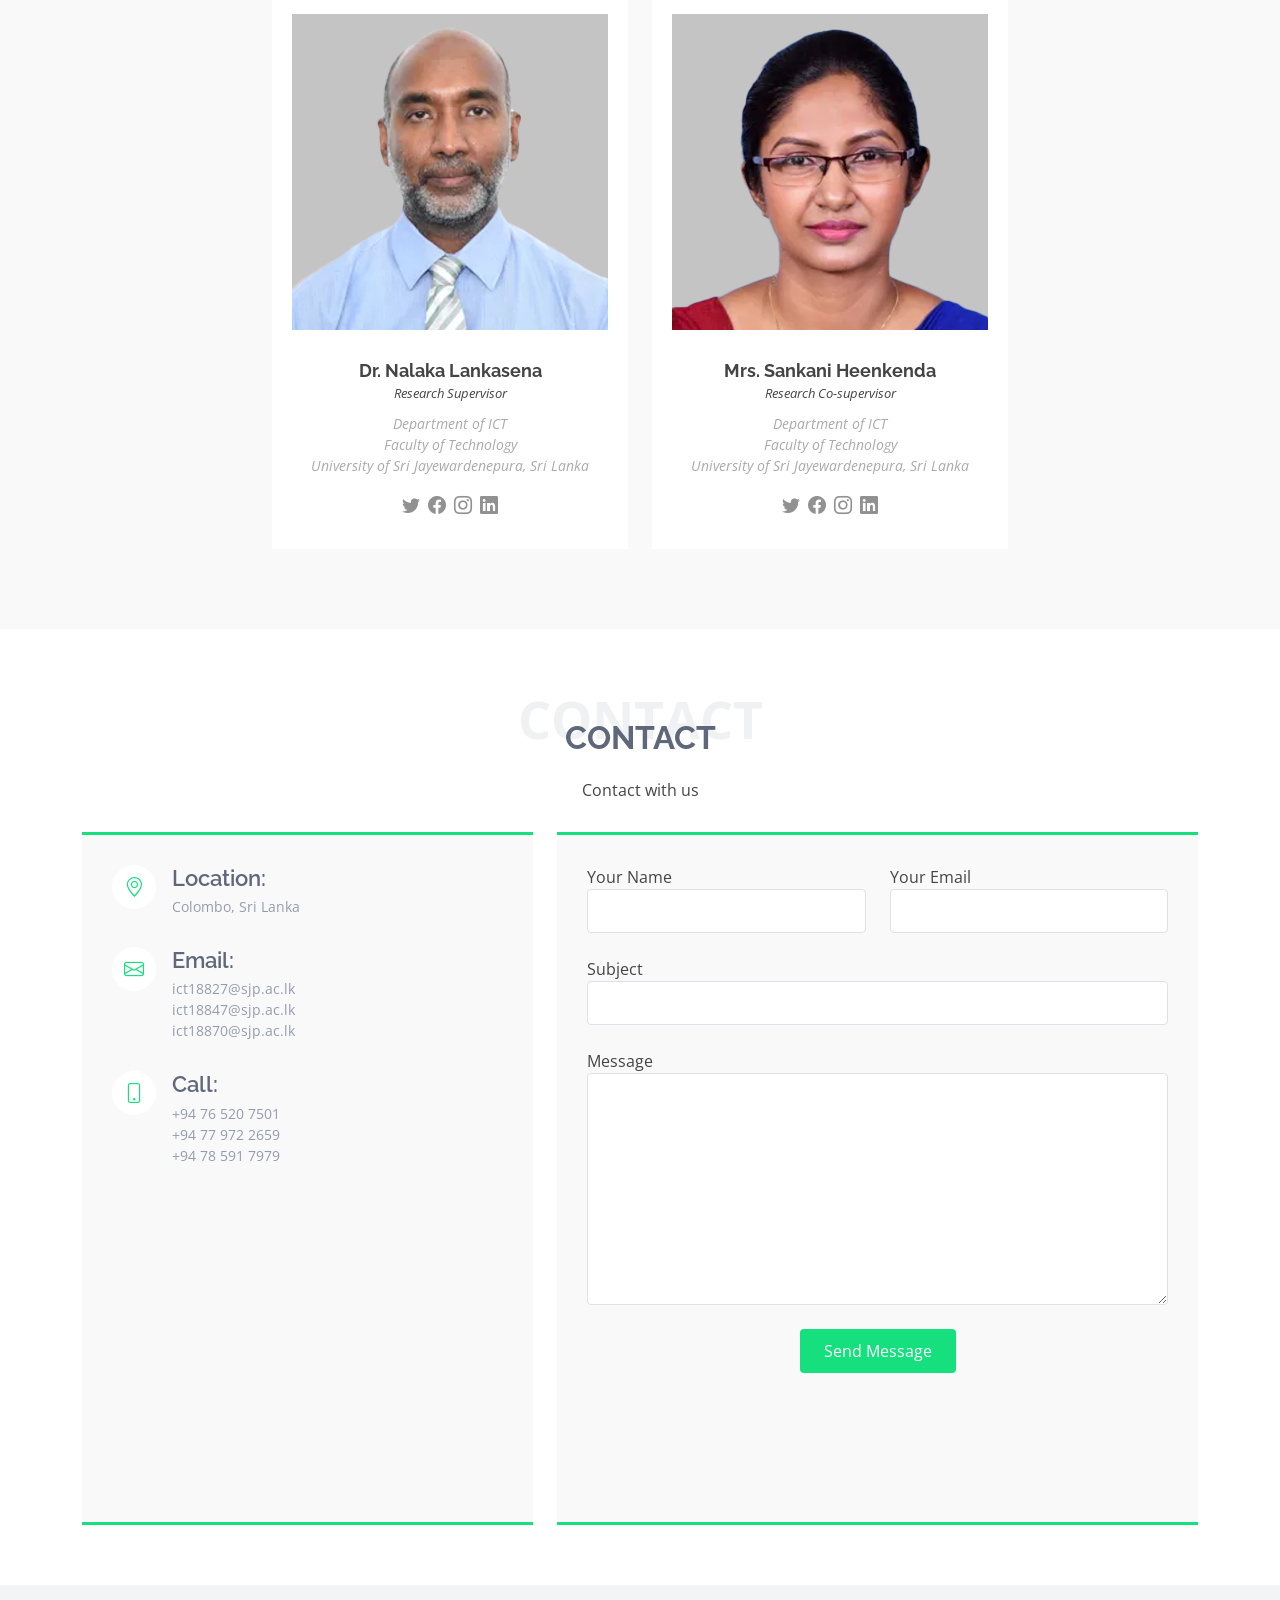
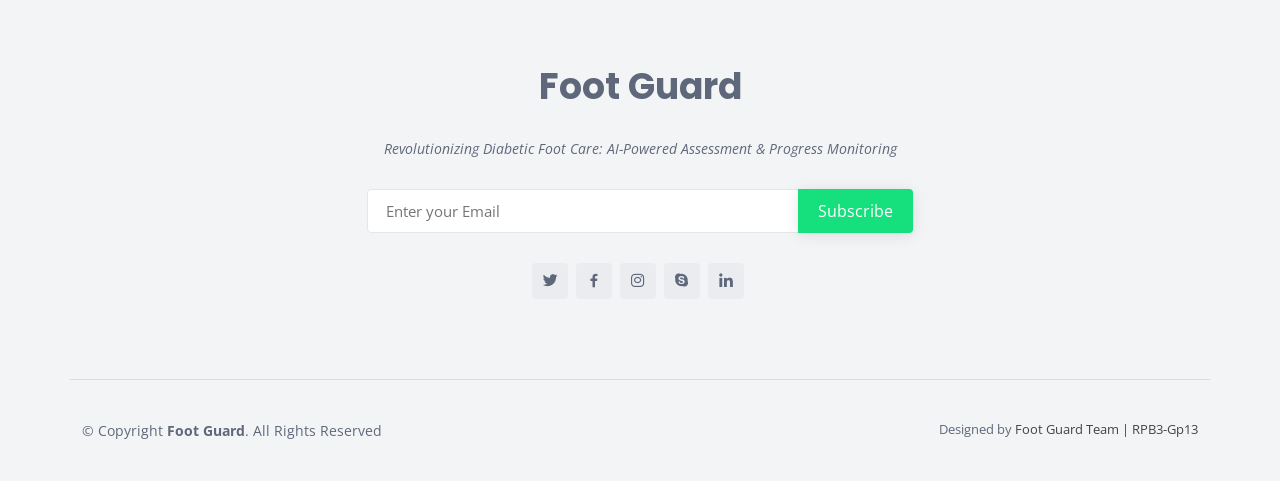
==== commit 31679172: "link add" ====
--- a/FootGuard/index.html
+++ b/FootGuard/index.html
@@ -89,9 +89,9 @@
           </h2>
           <p style="font-weight:bold ;">Stay Safe, Stay Healthy</p><br>
           <div class="d-flex">
-            <a href="#about" class="btn-get-started scrollto"><i class="bi bi-laptop"></i> <span>Foot Guard</span>
+            <a href="https://footguard.tech/" class="btn-get-started scrollto"><i class="bi bi-laptop"></i> <span>Foot Guard</span>
             </a>
-            <a href="https://youtu.be/P54QwJt4dC8" class="glightbox btn-watch-video"><i
+            <a href="https://footguard.tech/" class="glightbox btn-watch-video"><i
                 class="bi bi-play-circle"></i><span>Watch Video</span></a>
           </div>
         </div>
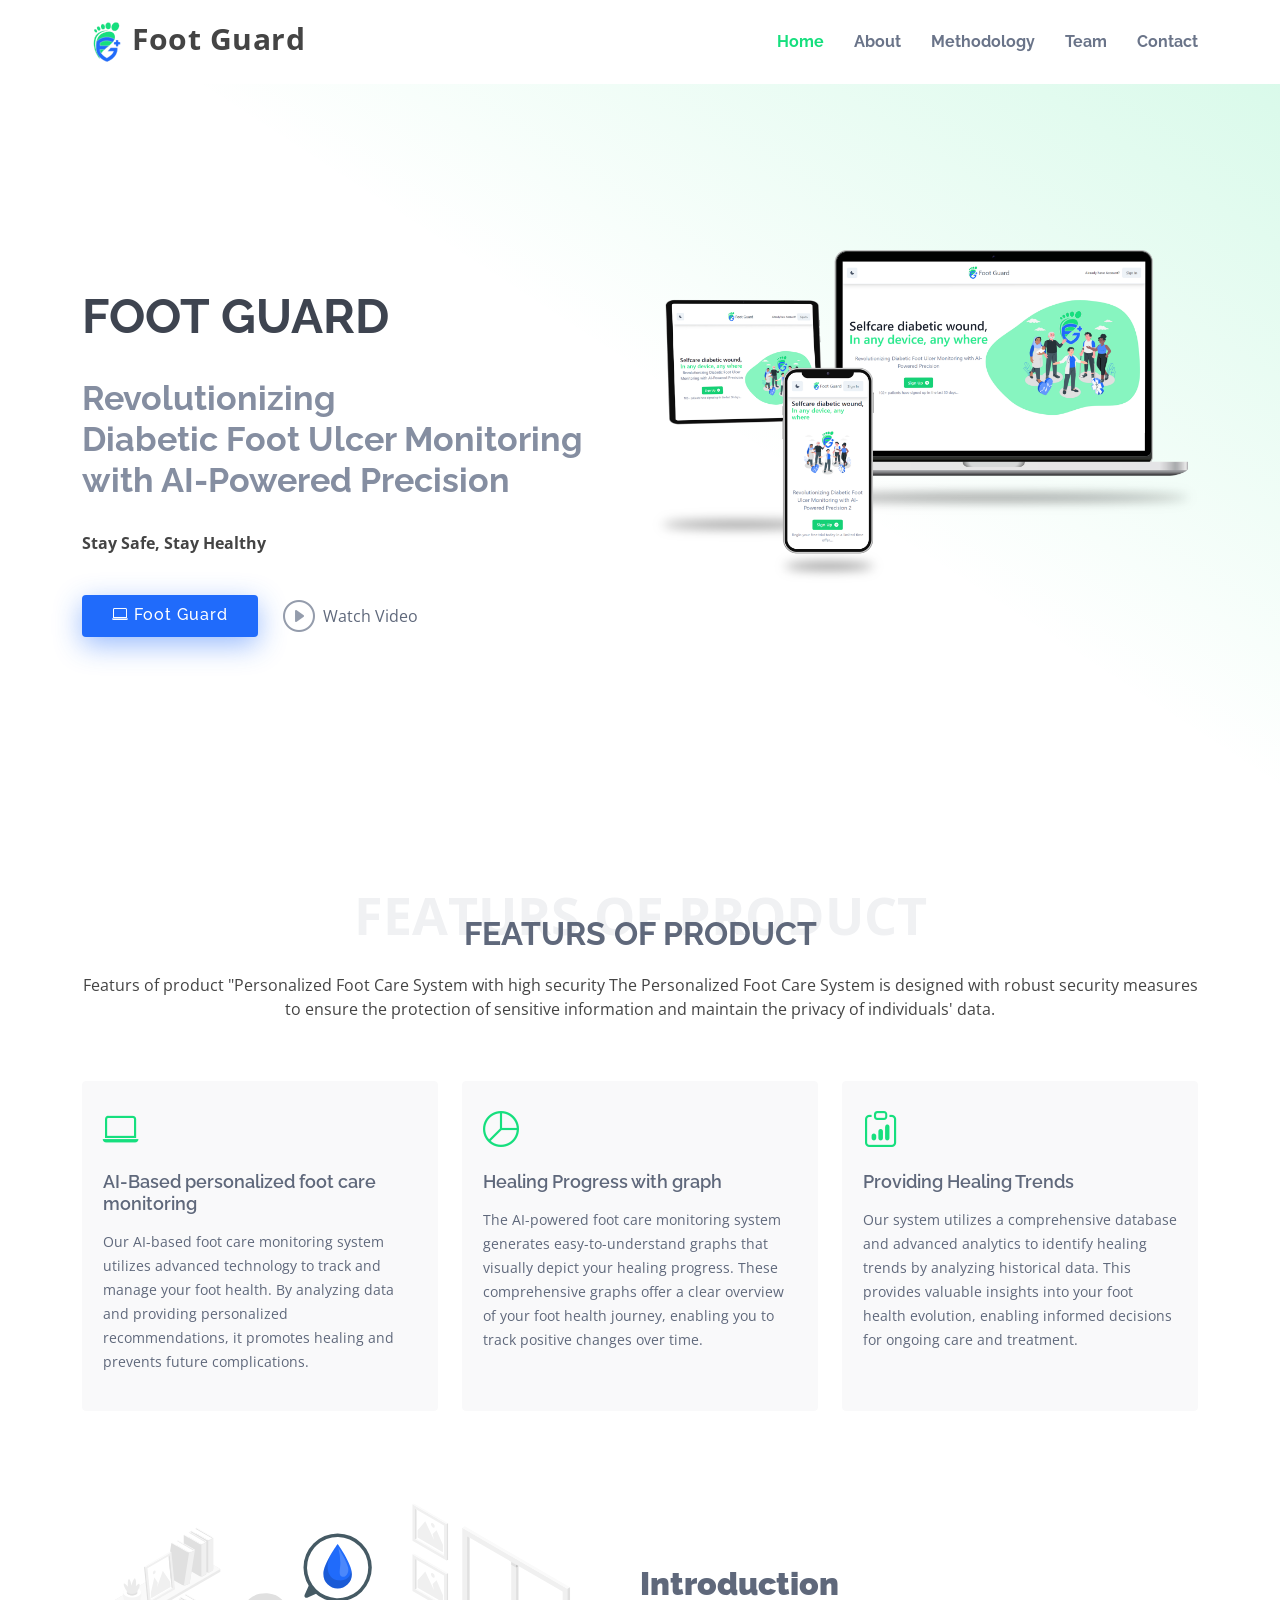
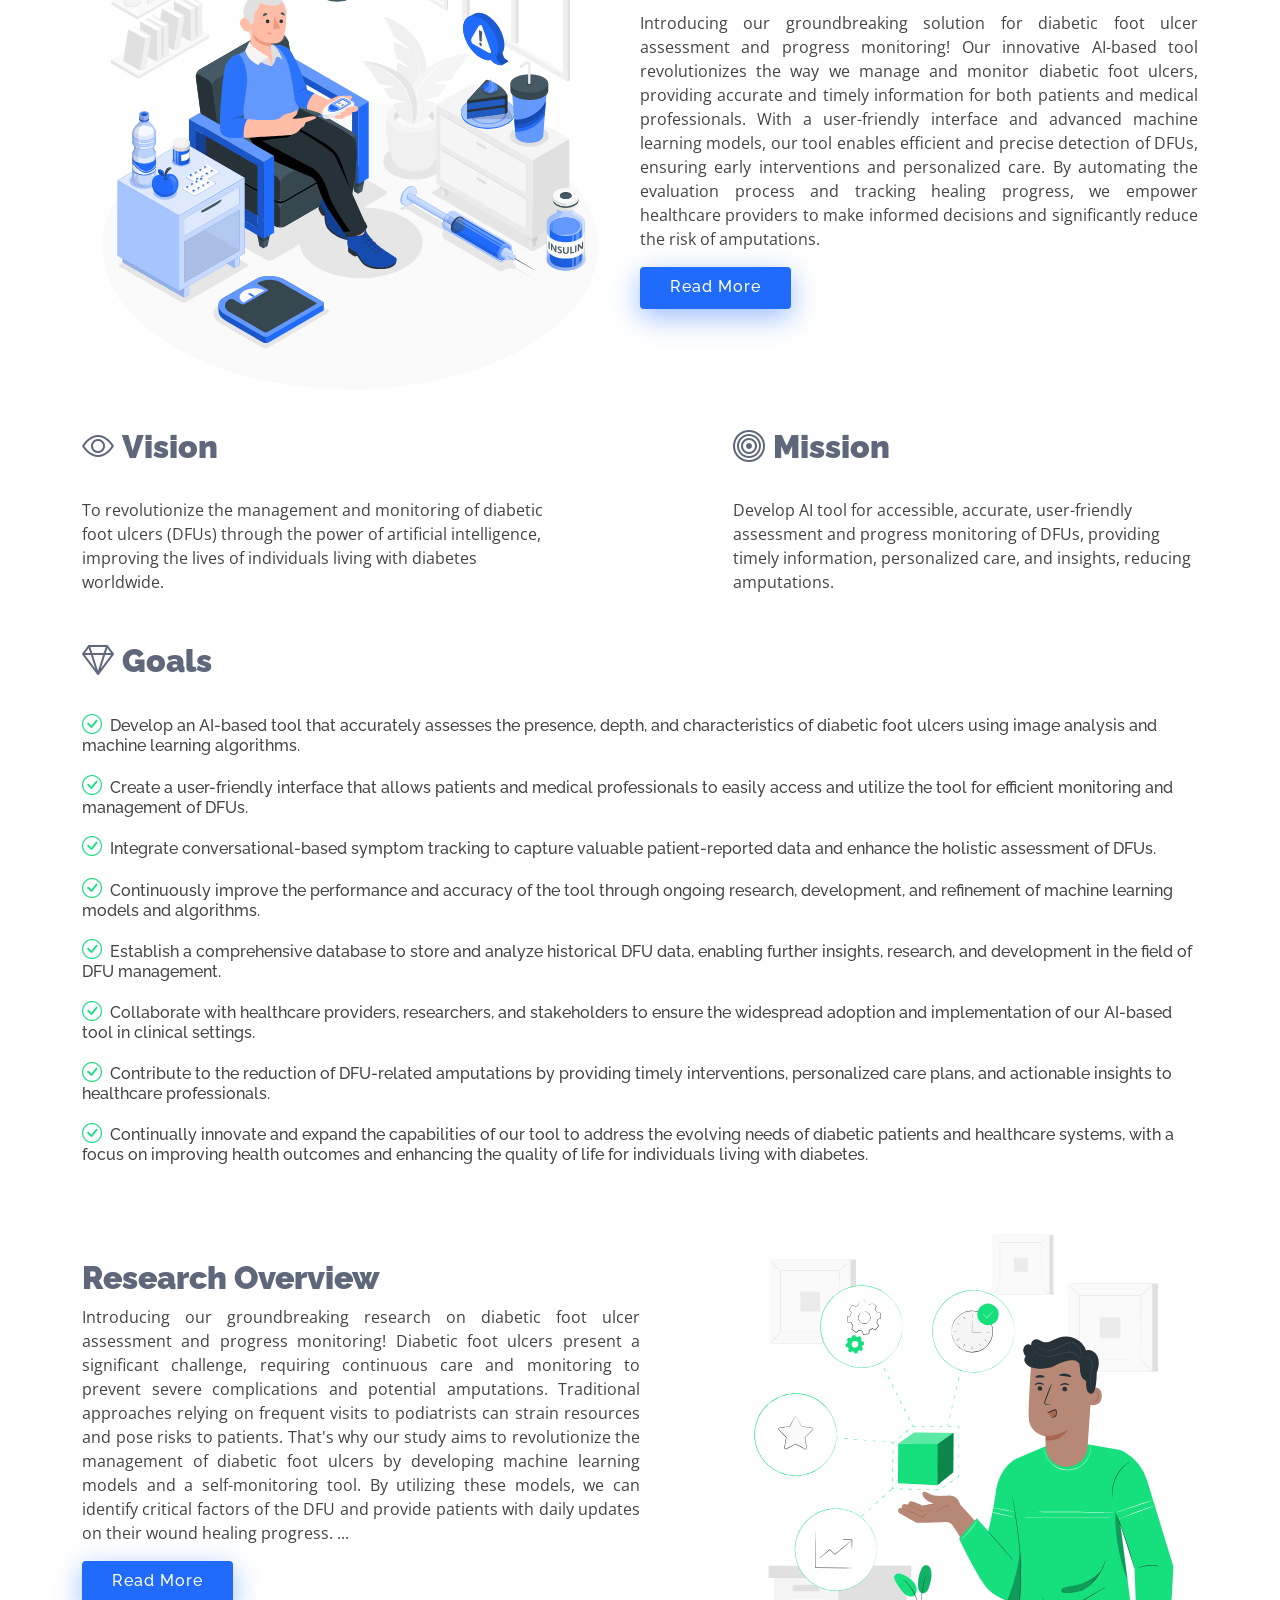
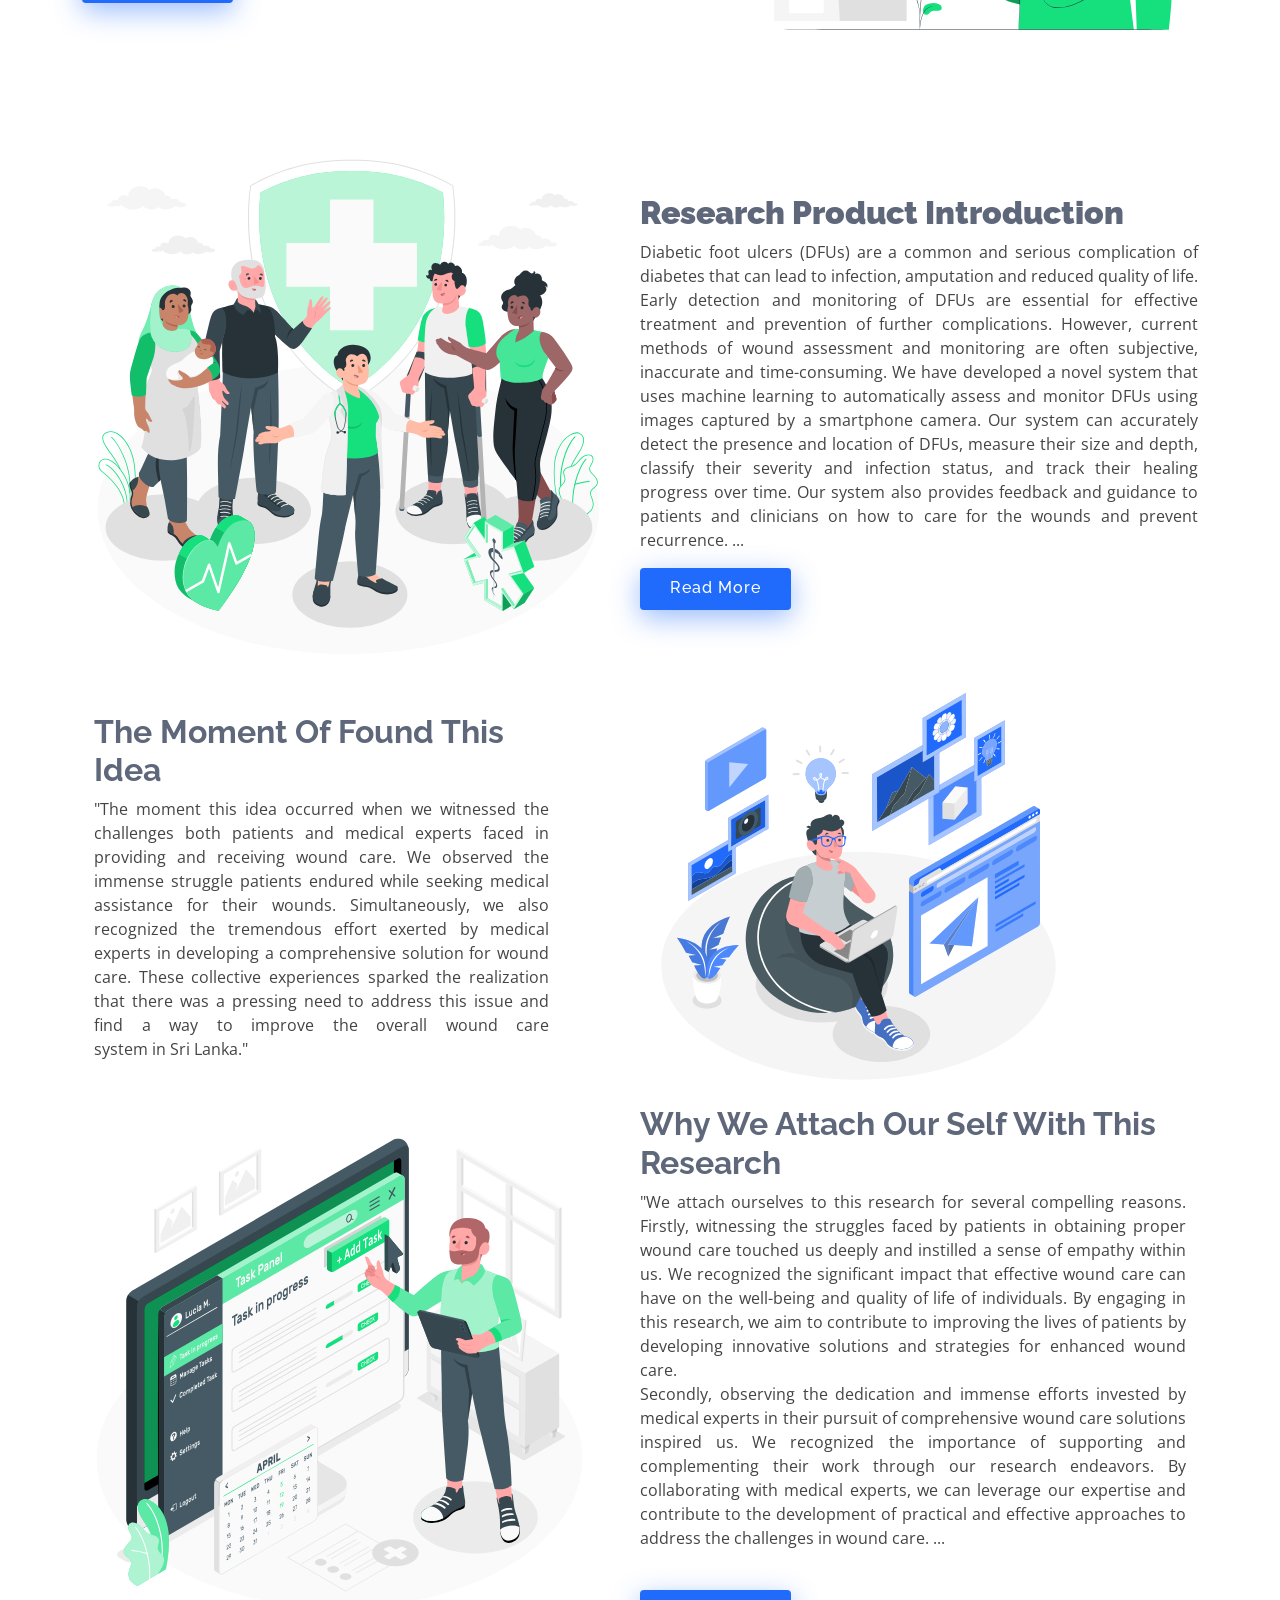
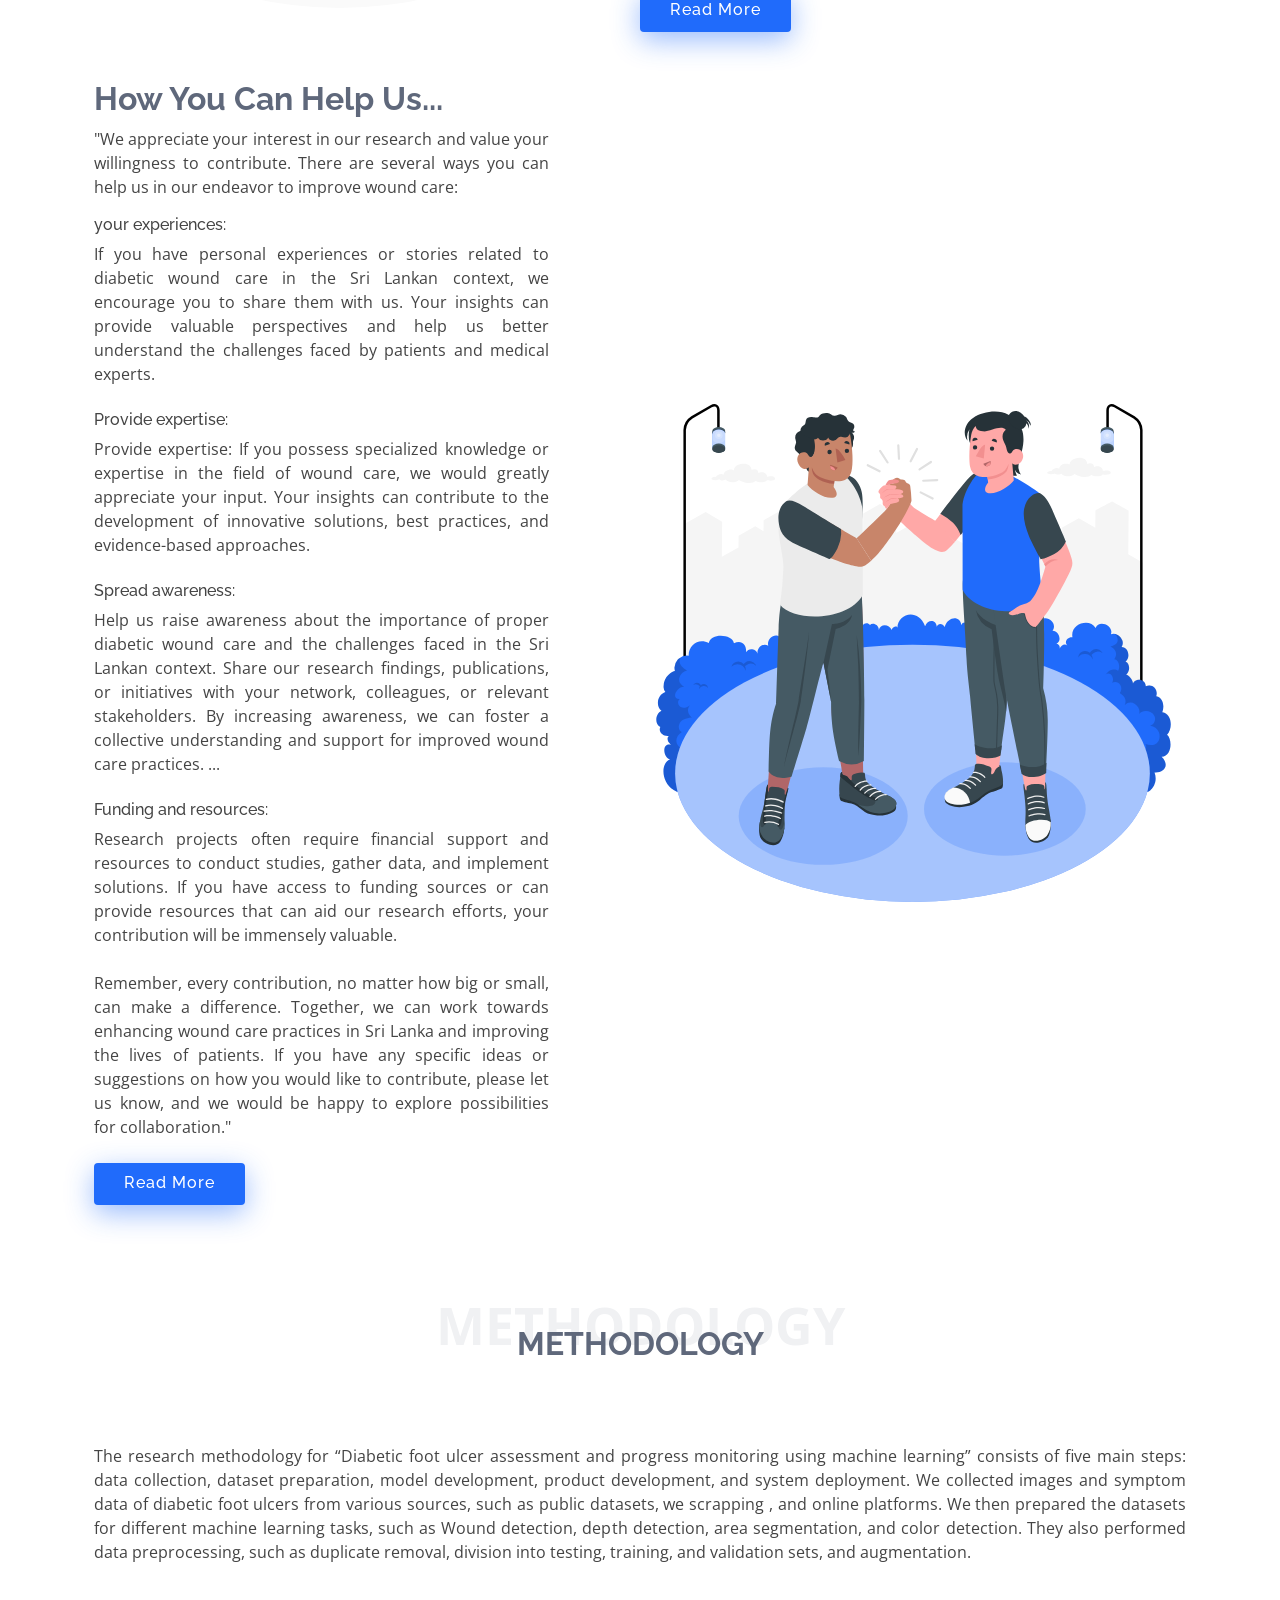
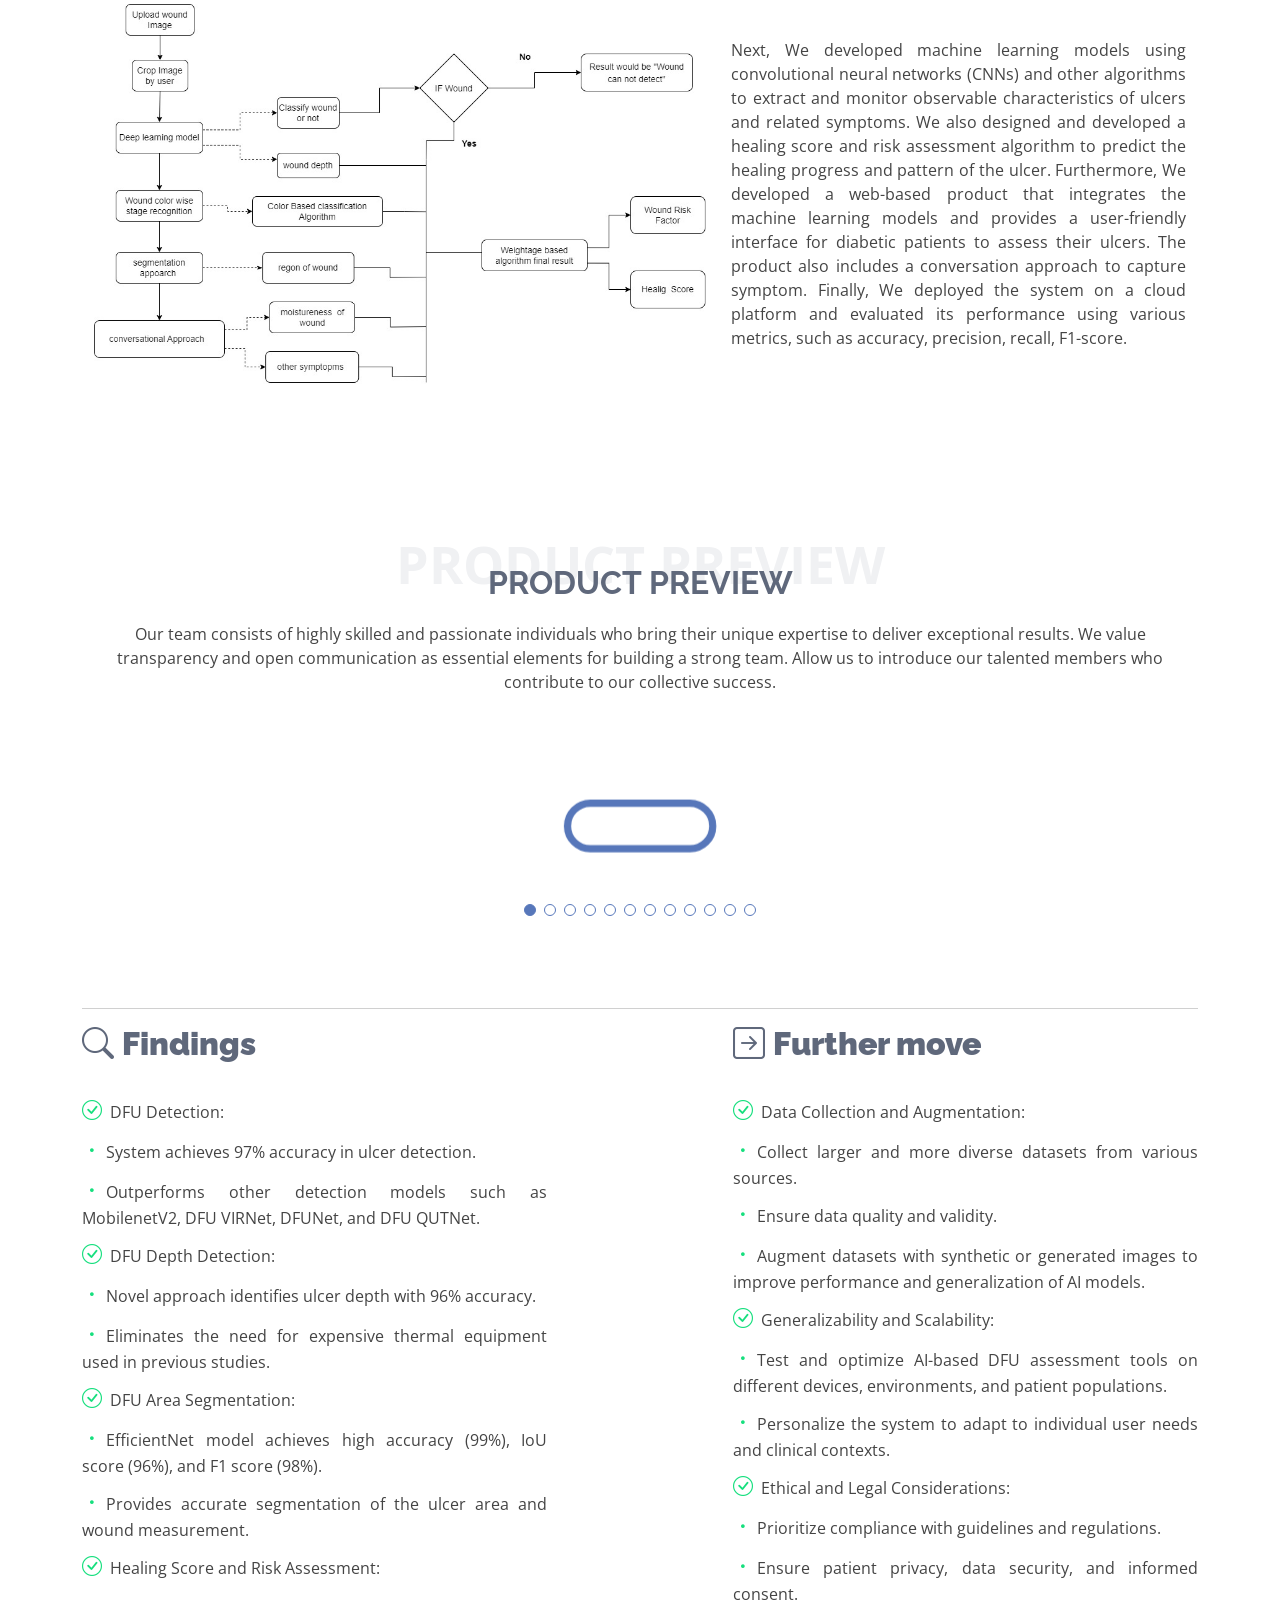
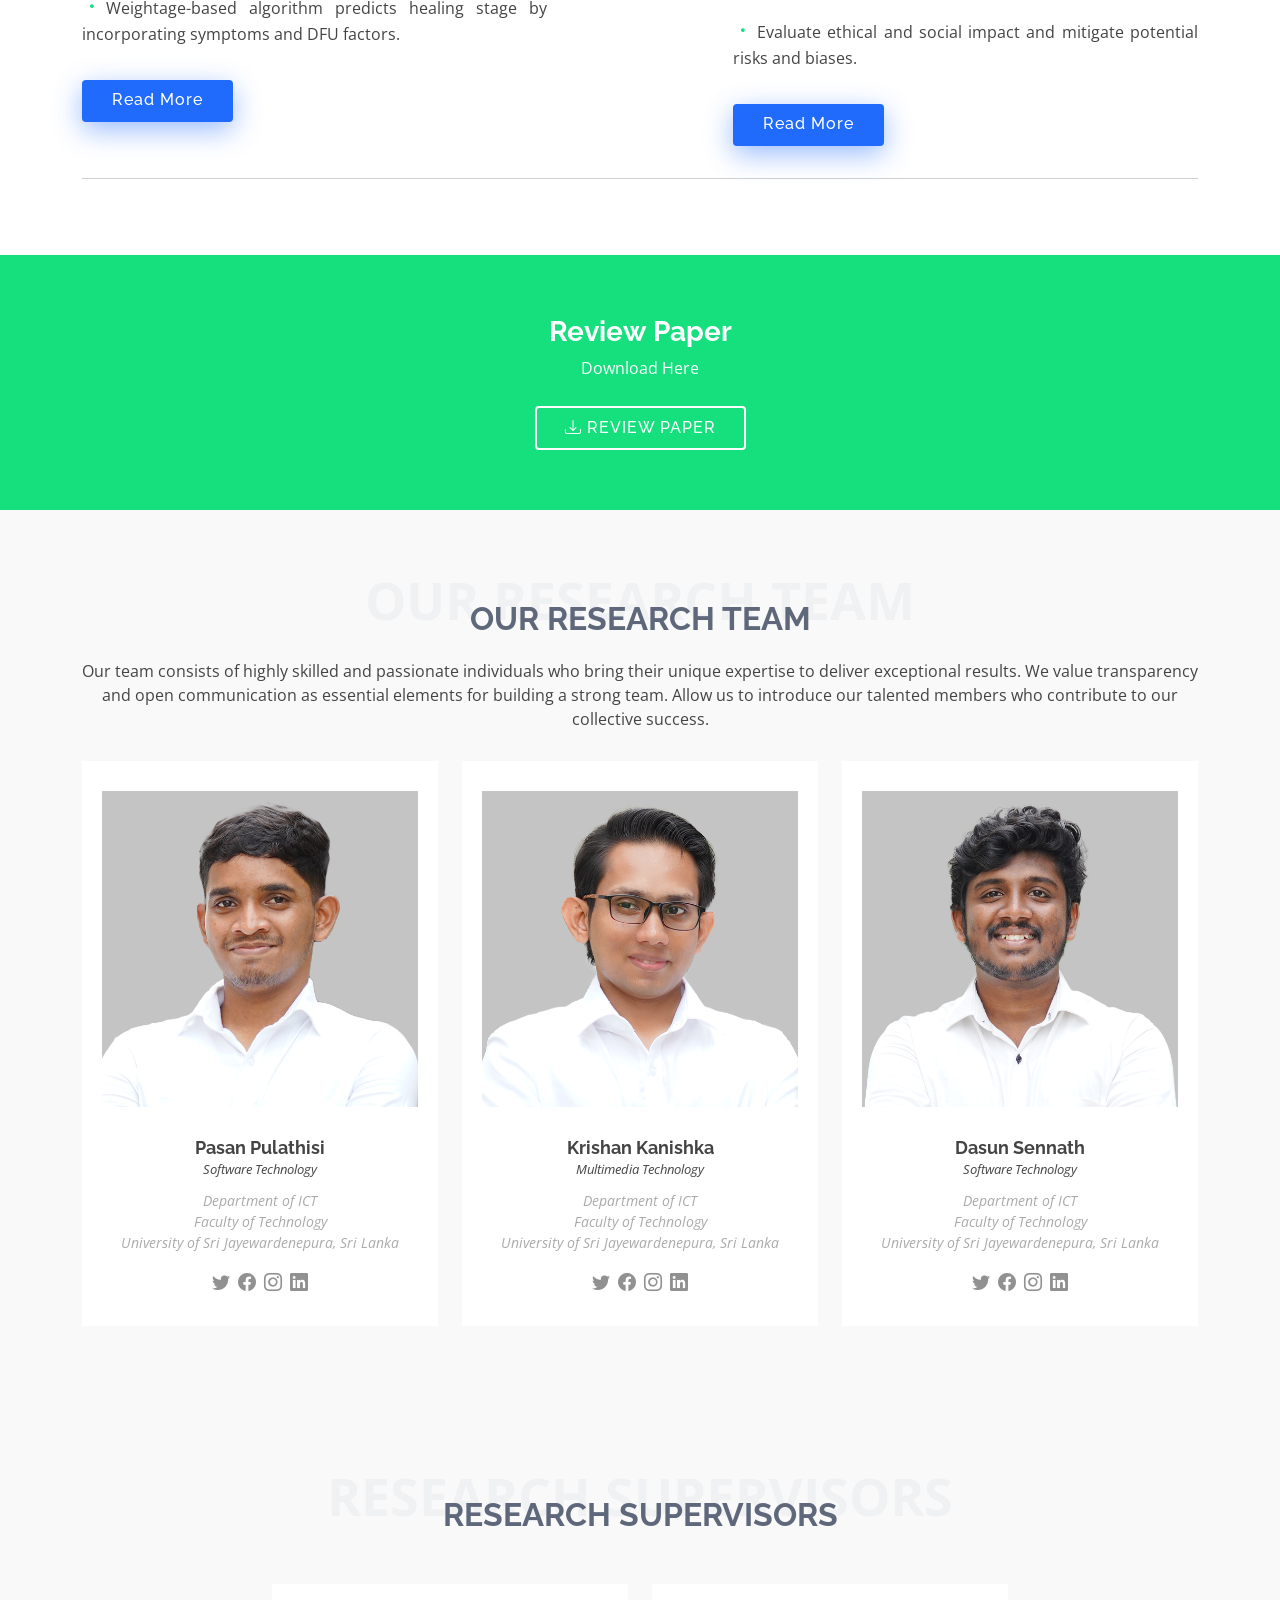
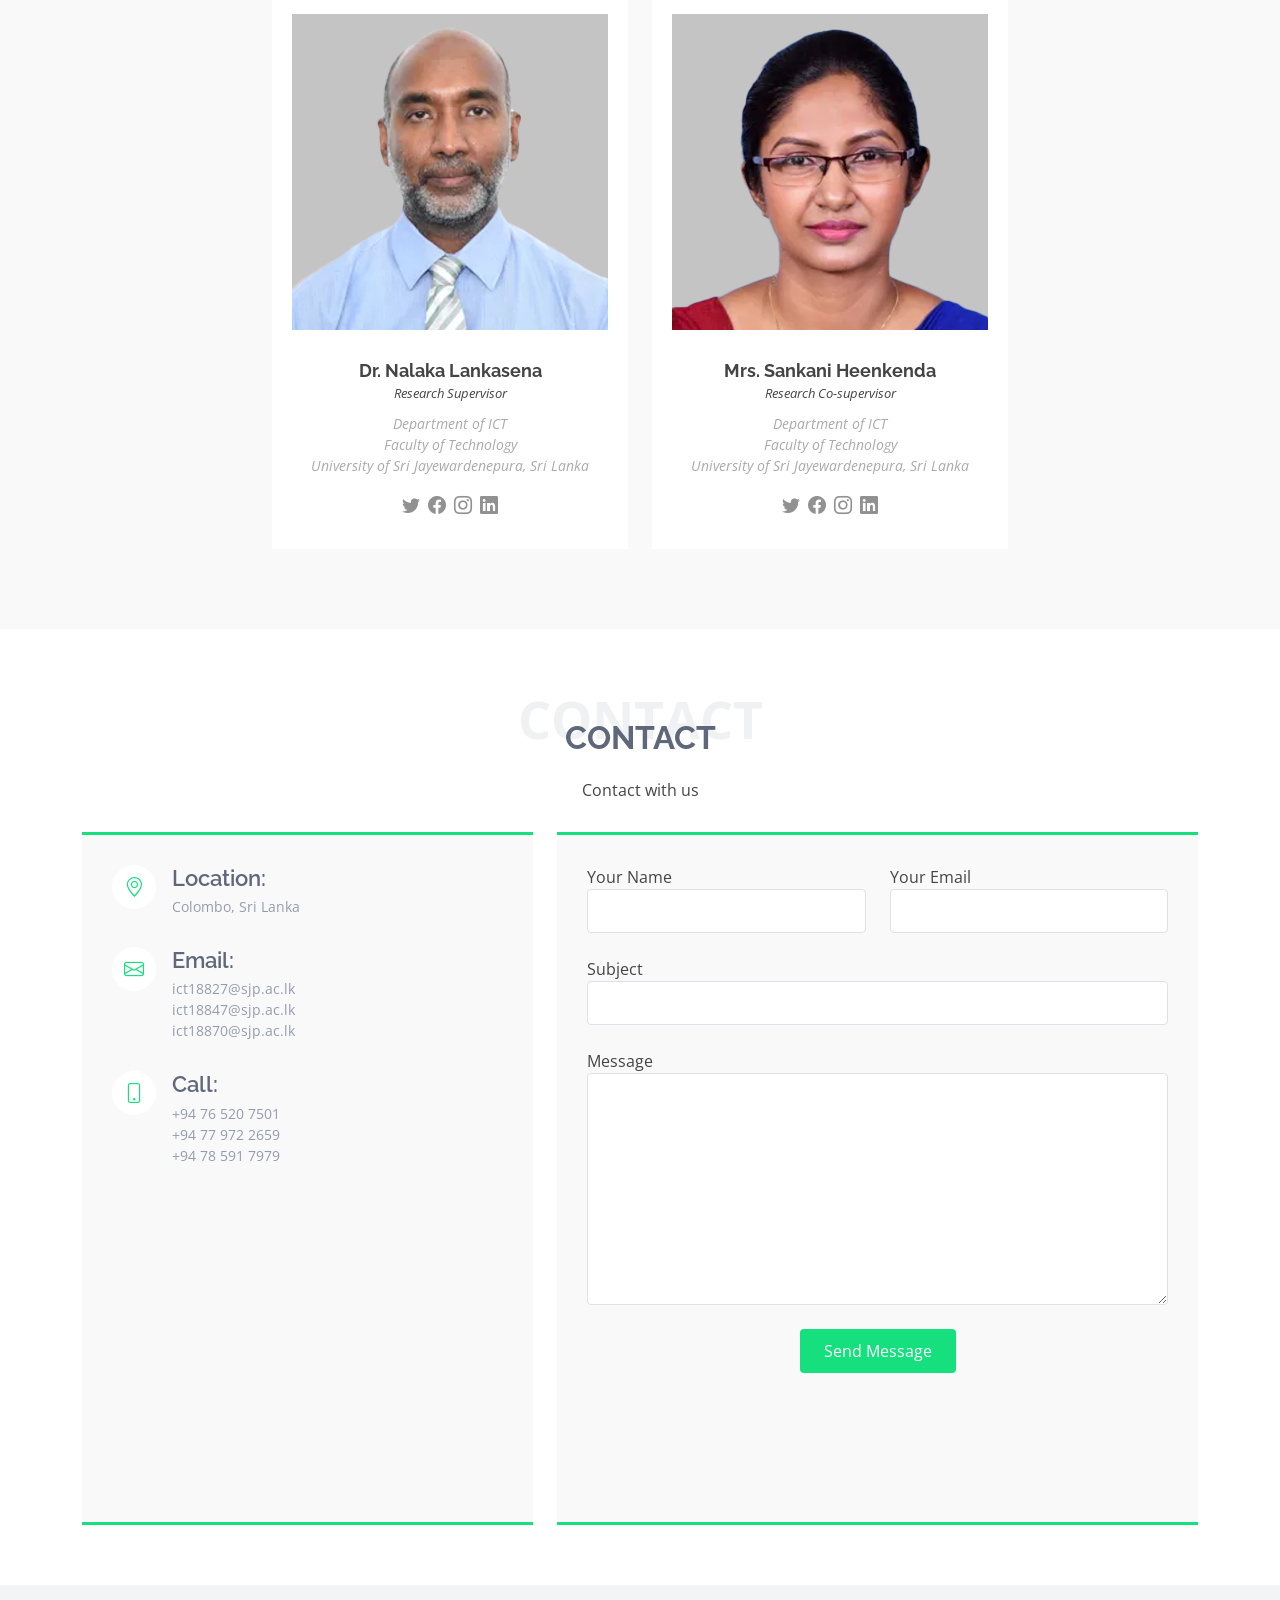
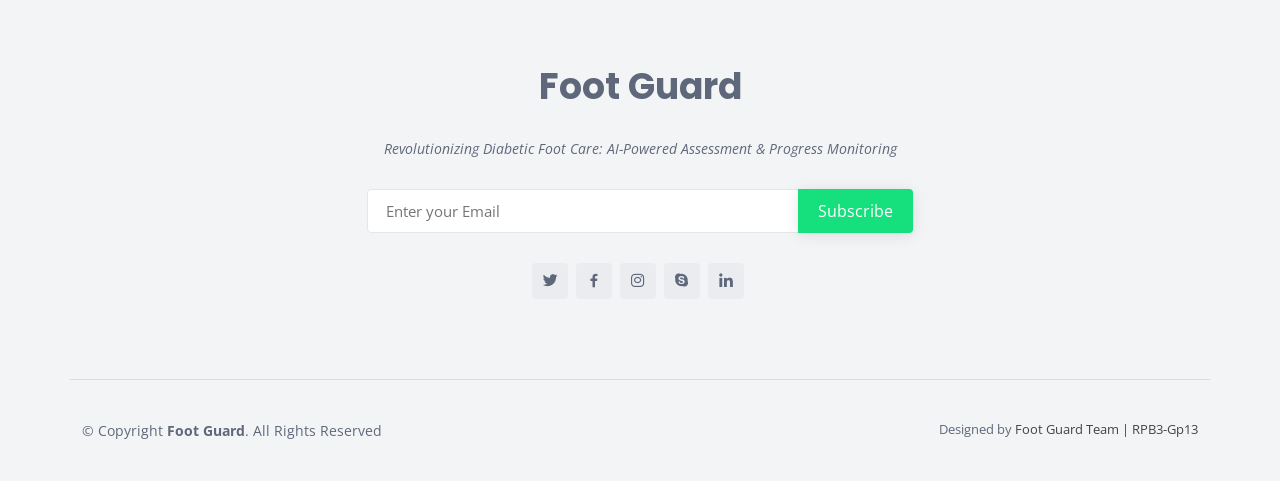
==== commit 5cb62ef9: "3.1" ====
--- a/FootGuard/index.html
+++ b/FootGuard/index.html
@@ -103,7 +103,7 @@
   </section><!-- End Hero -->
 
 
-  <section class="featured-services">
+  <section id="about" class="featured-services">
     <div class="container">
       <div class="section-title">
         <div class="section-title">
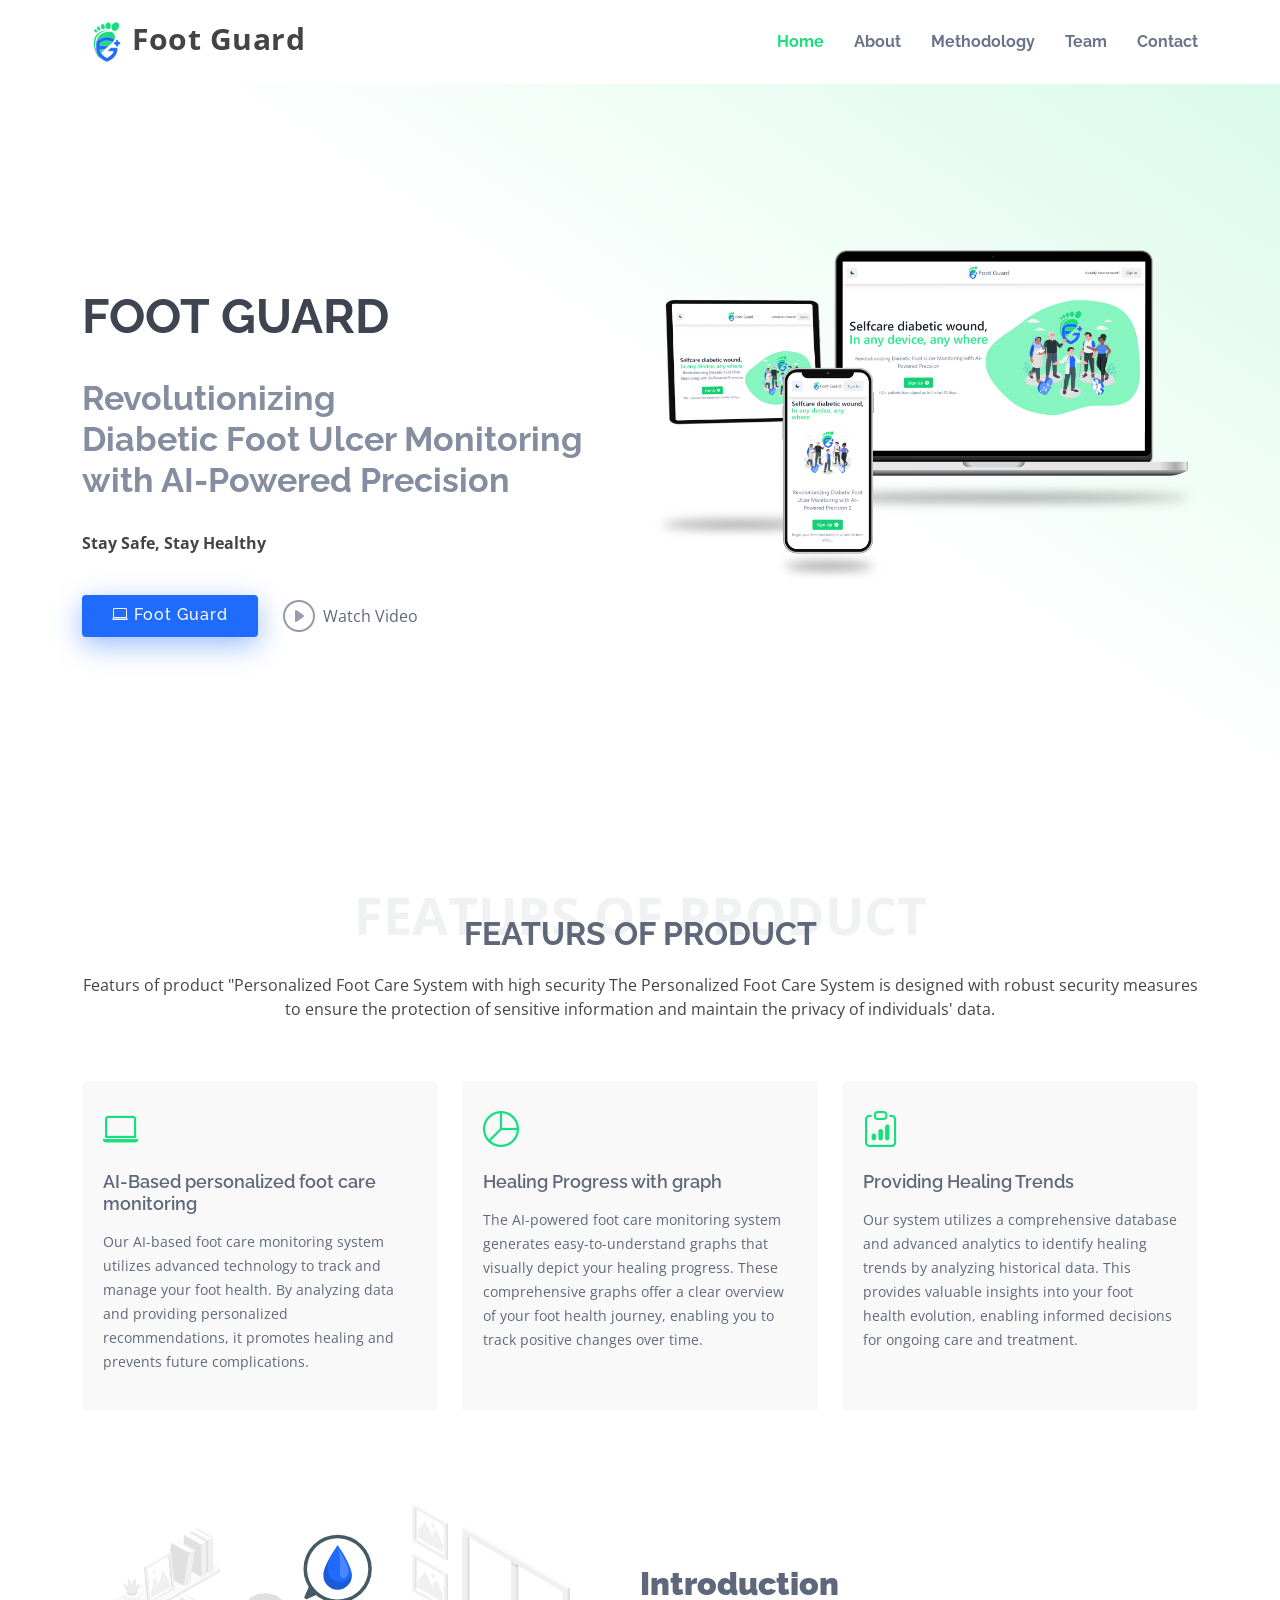
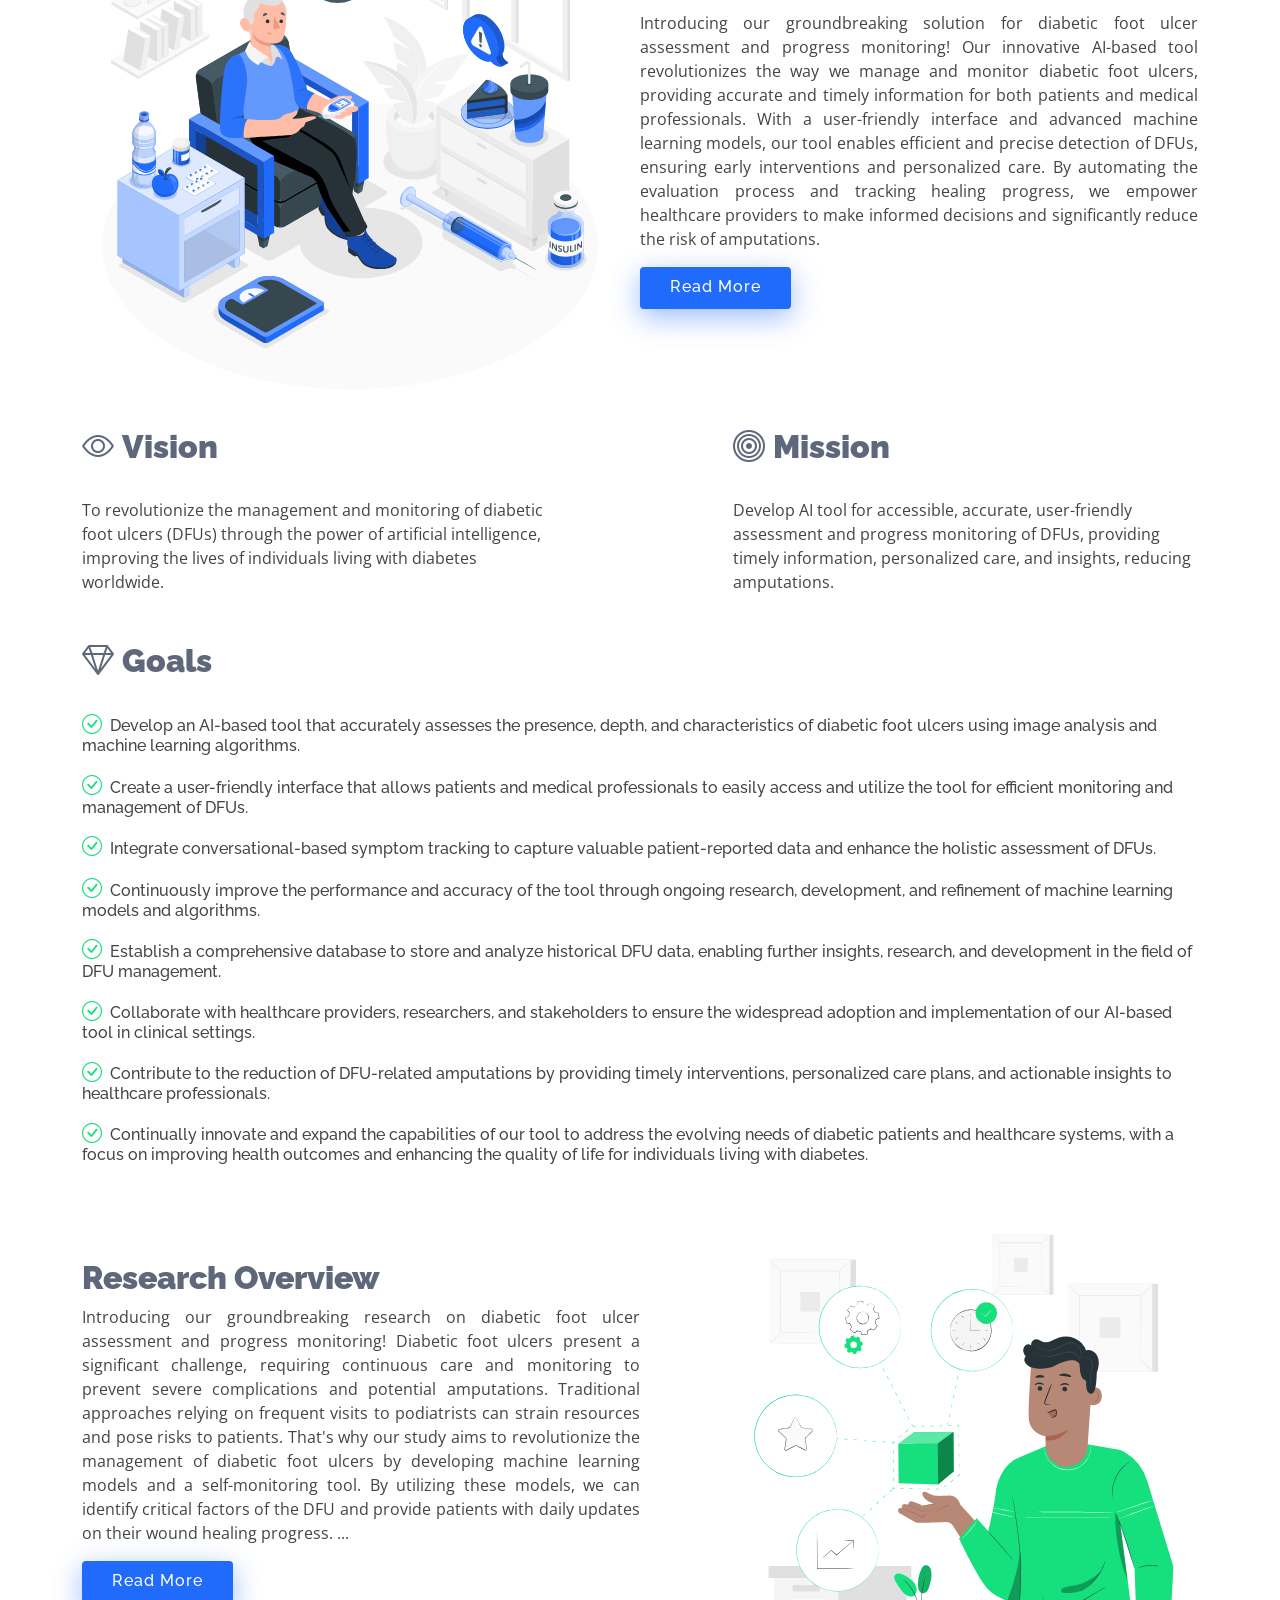
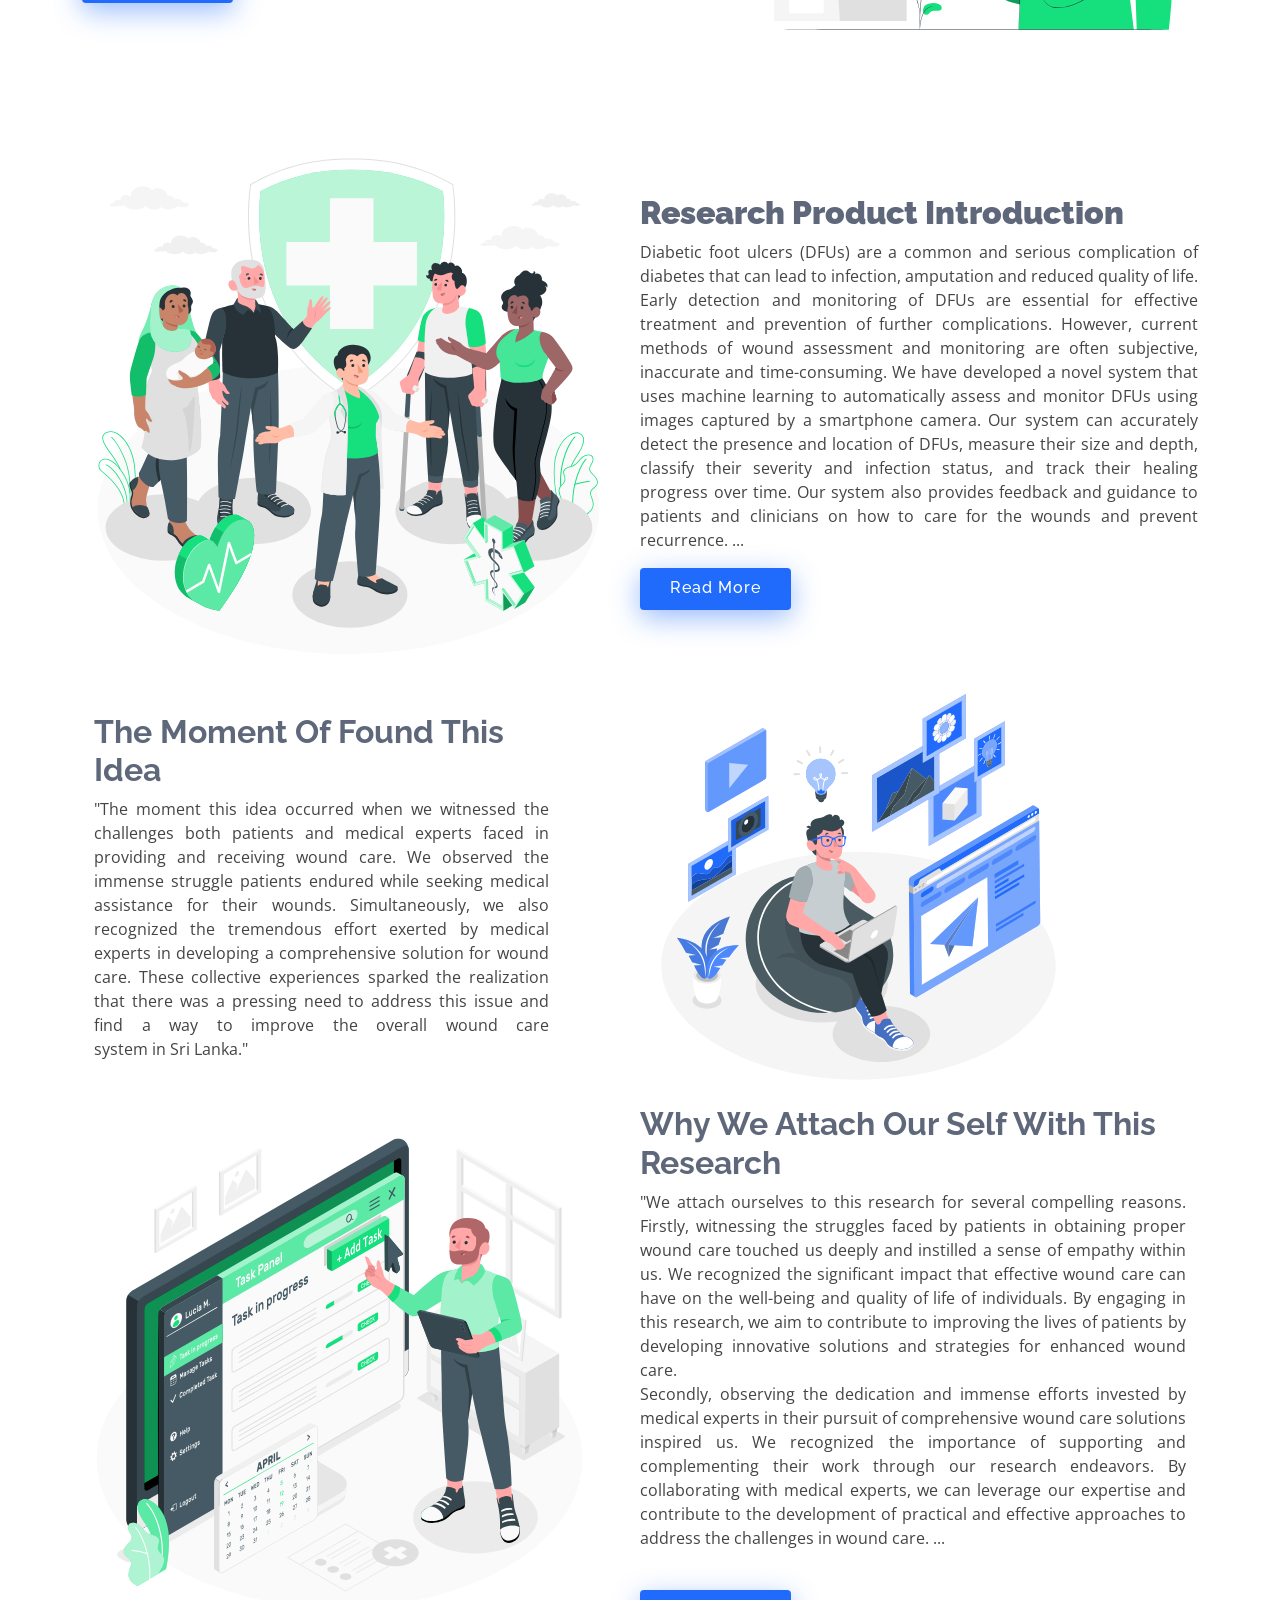
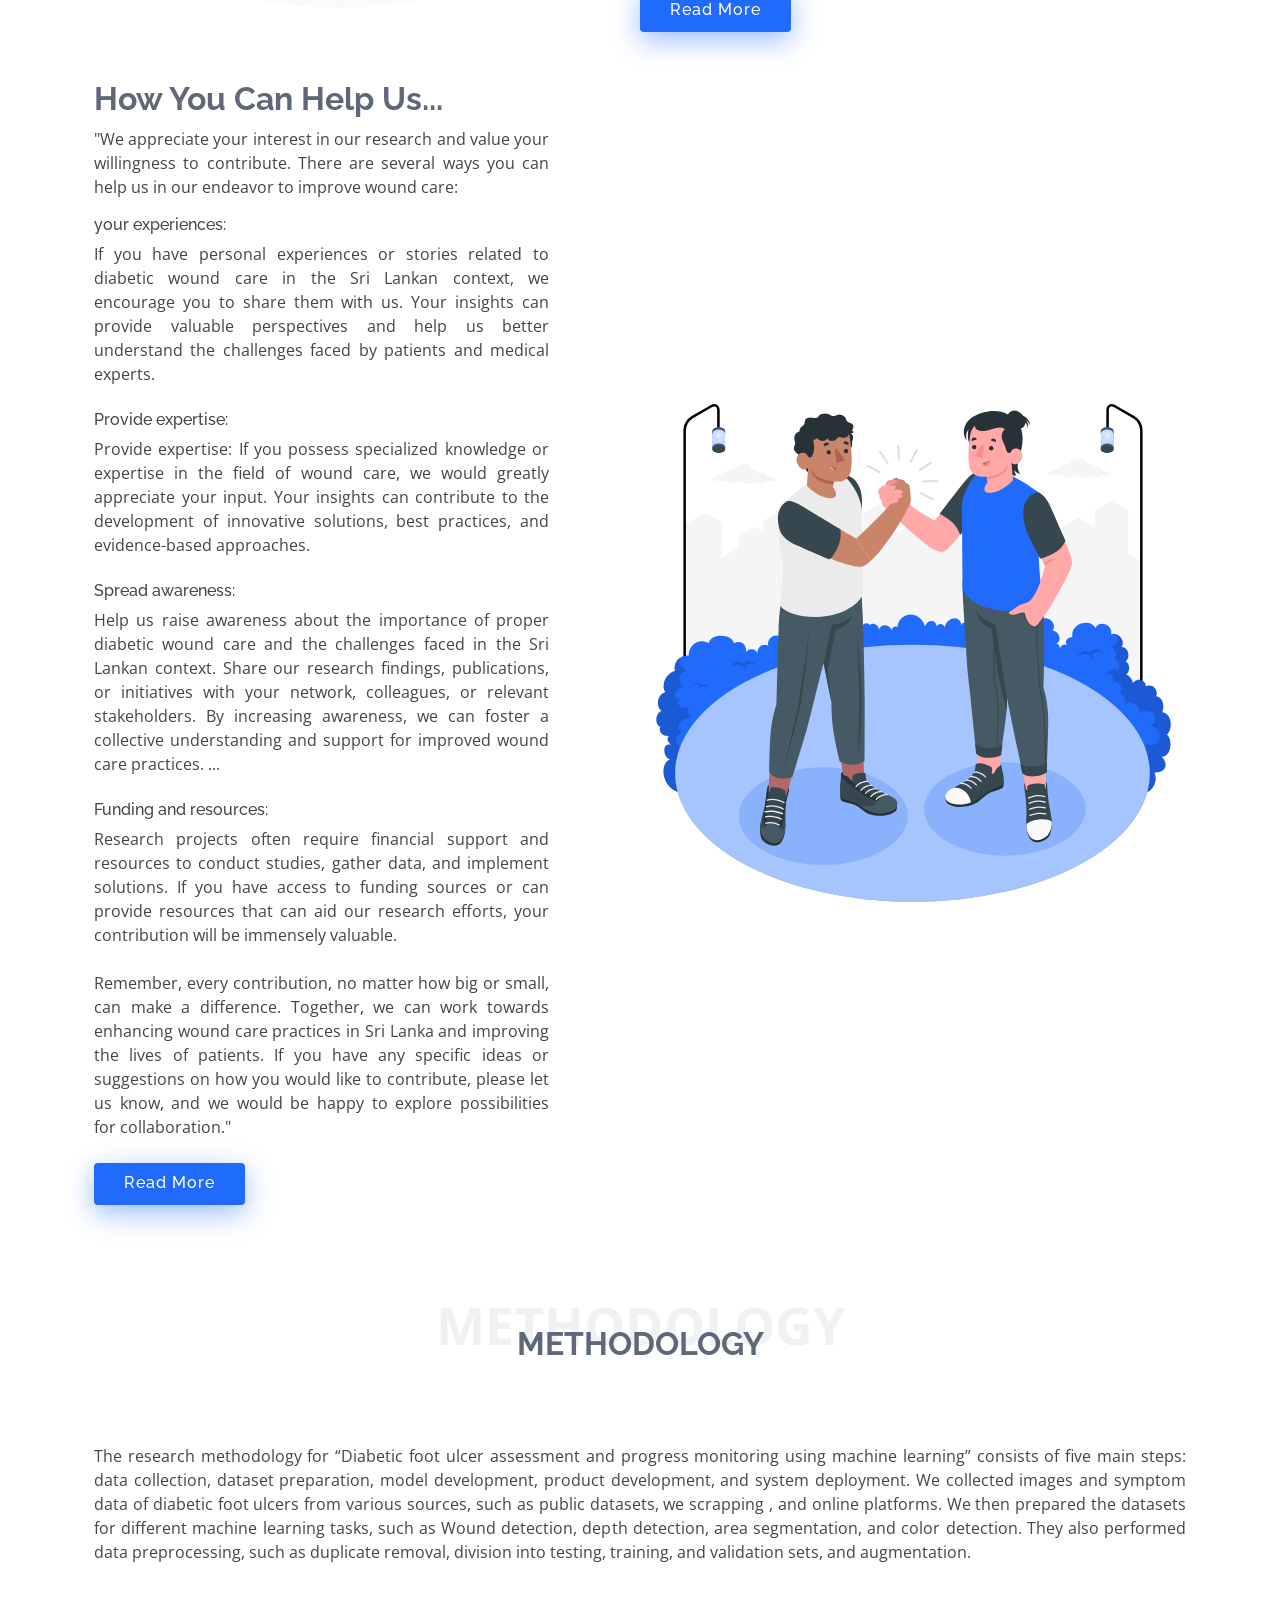
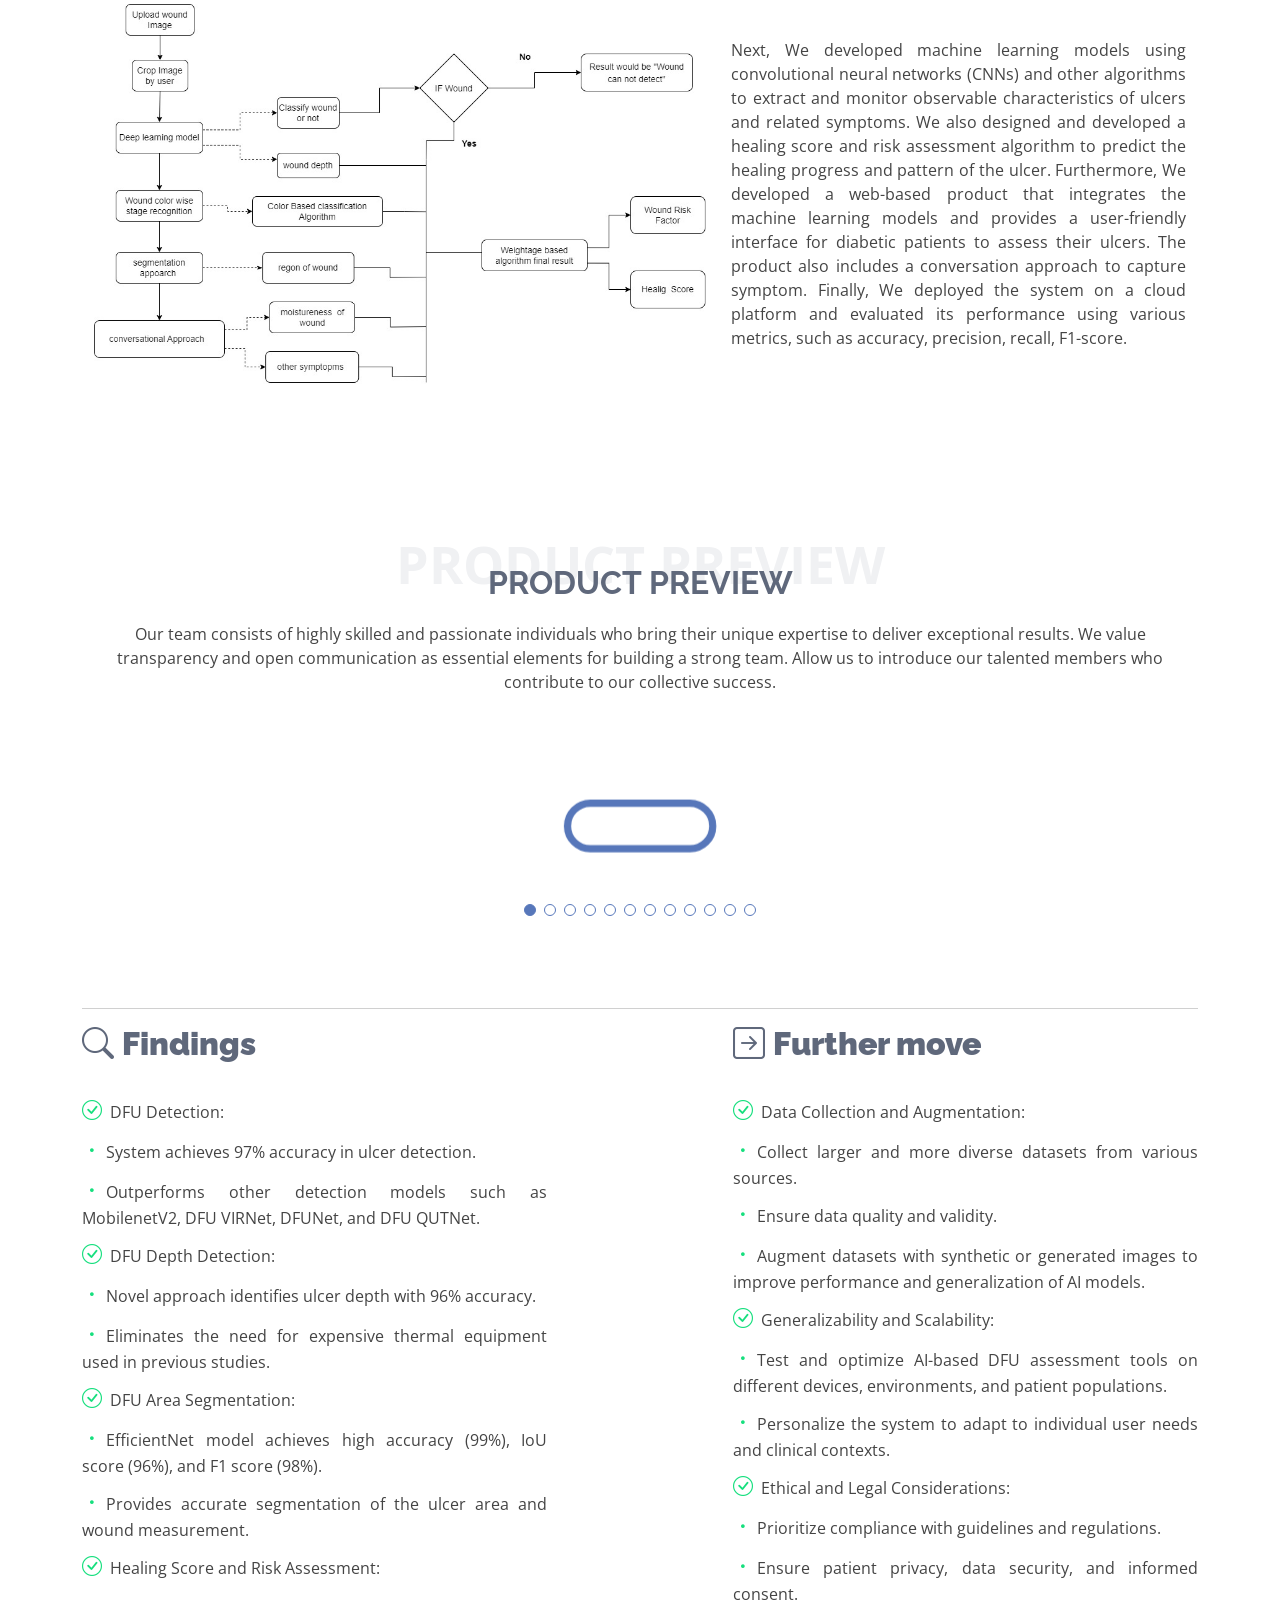
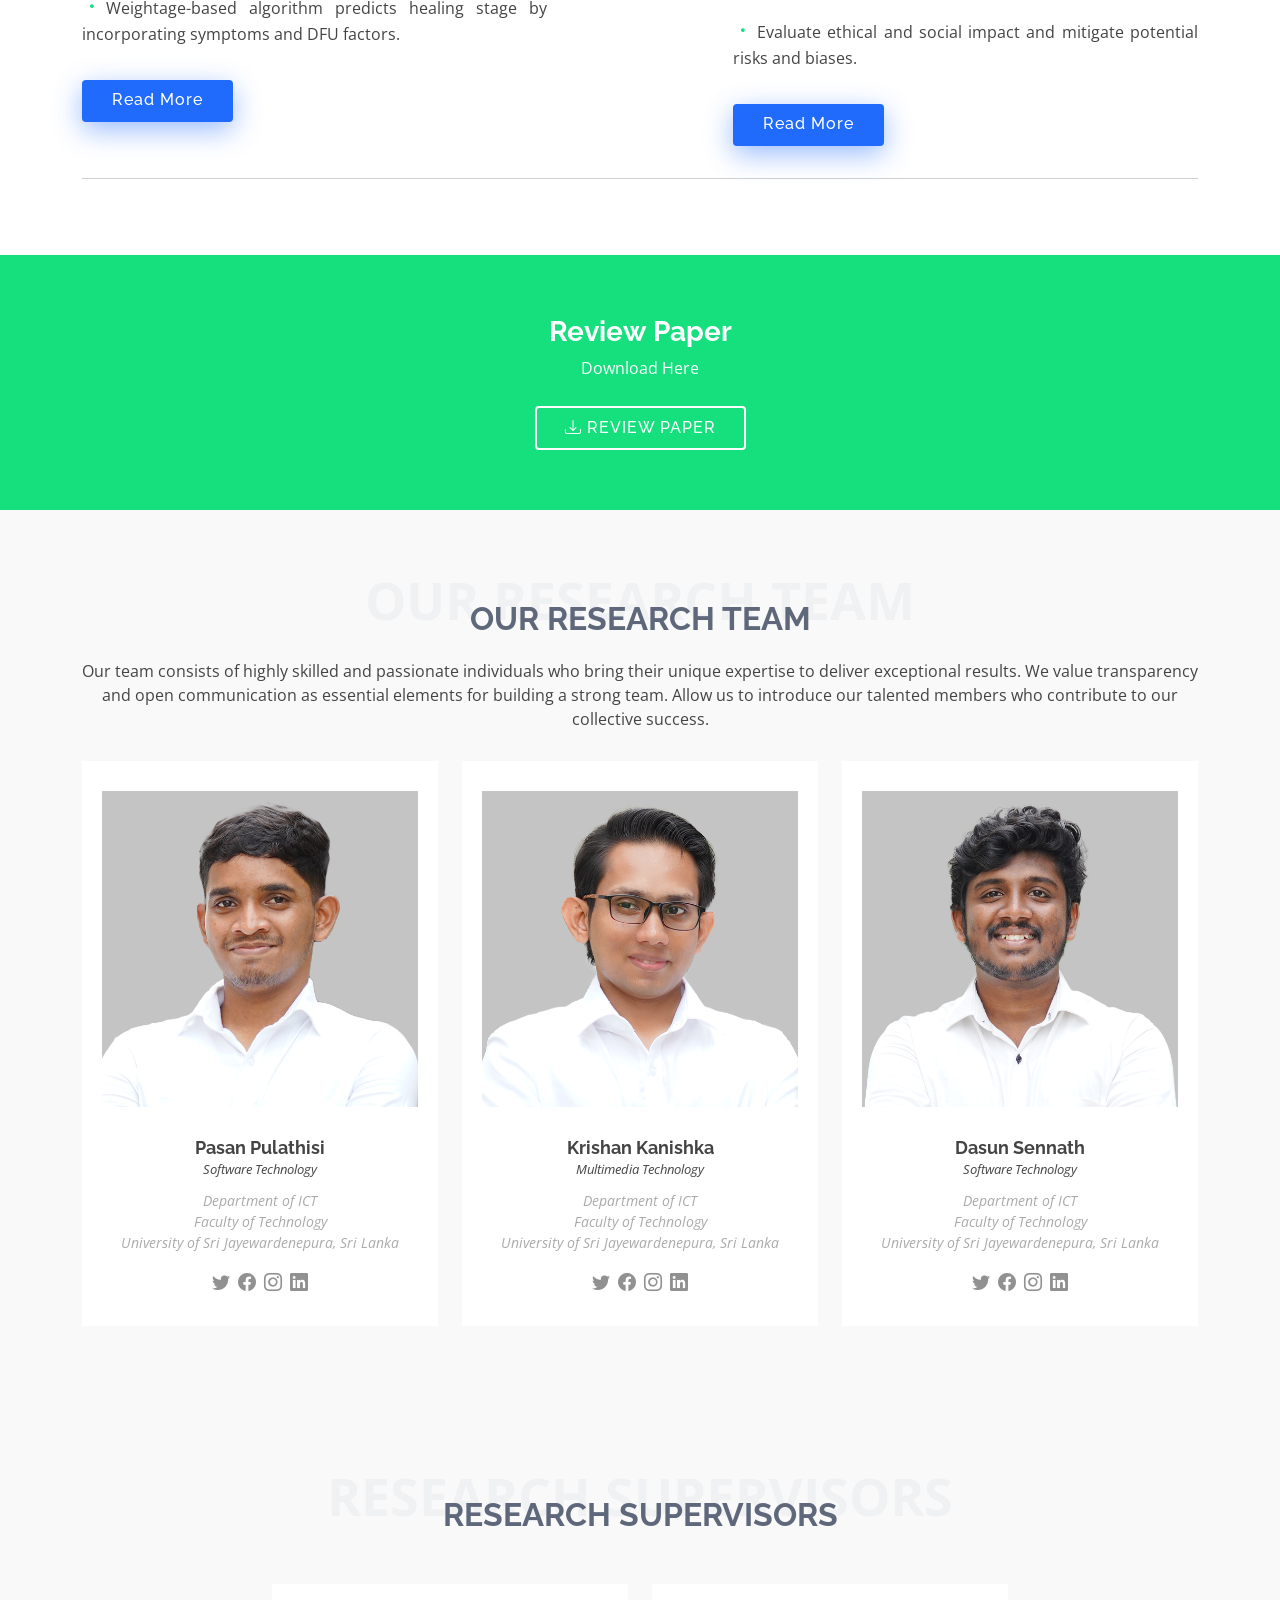
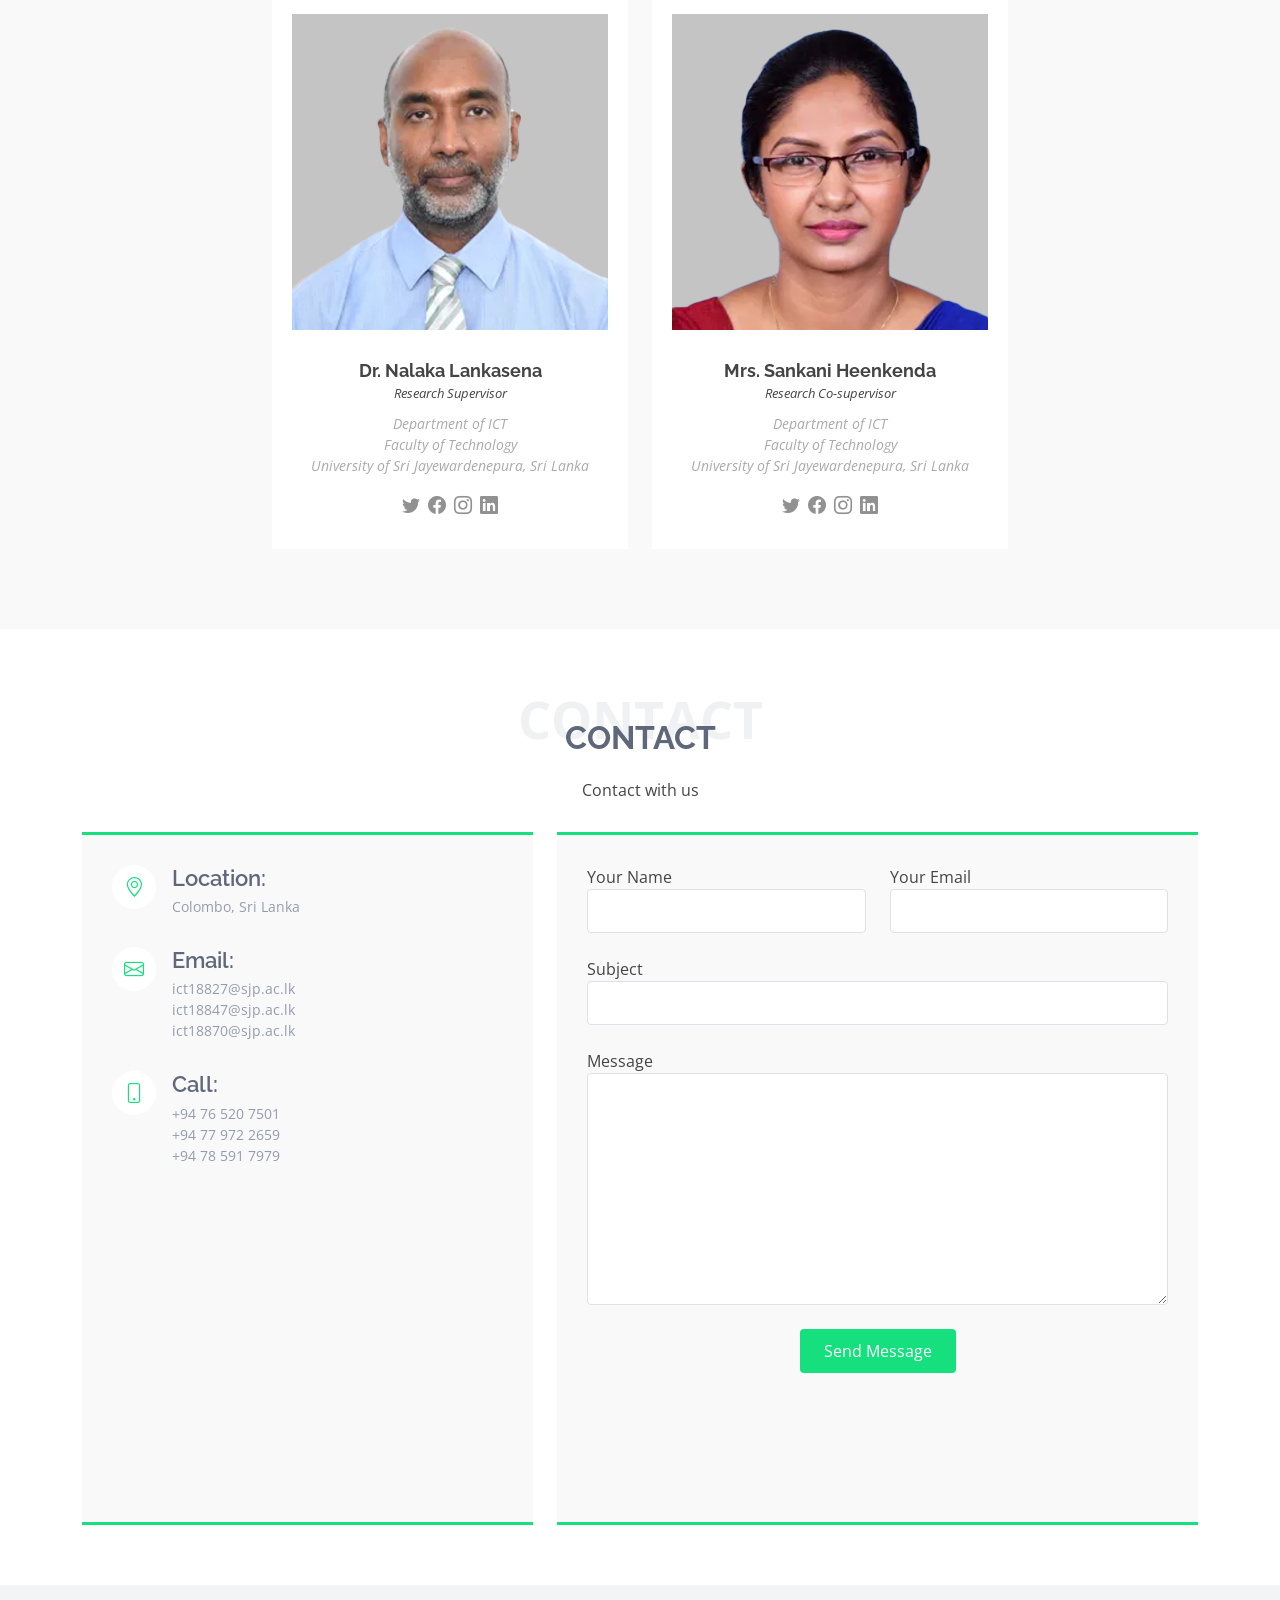
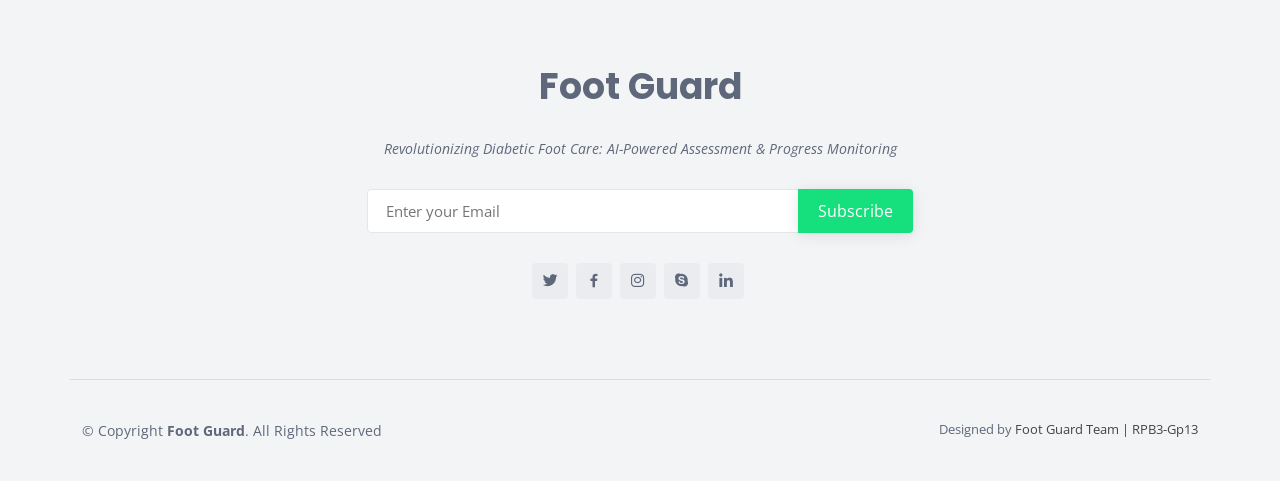
==== commit bfba6d46: "v3.11" ====
--- a/FootGuard/index.html
+++ b/FootGuard/index.html
@@ -89,7 +89,7 @@
           </h2>
           <p style="font-weight:bold ;">Stay Safe, Stay Healthy</p><br>
           <div class="d-flex">
-            <a href="https://footguard.tech/" class="btn-get-started scrollto"><i class="bi bi-laptop"></i> <span>Foot Guard</span>
+            <a href="https://footguard.tech/" class="btn-get-started scrollto" target=”_blank”><i class="bi bi-laptop"></i> <span>Foot Guard</span>
             </a>
             <a href="https://footguard.tech/" class="glightbox btn-watch-video"><i
                 class="bi bi-play-circle"></i><span>Watch Video</span></a>
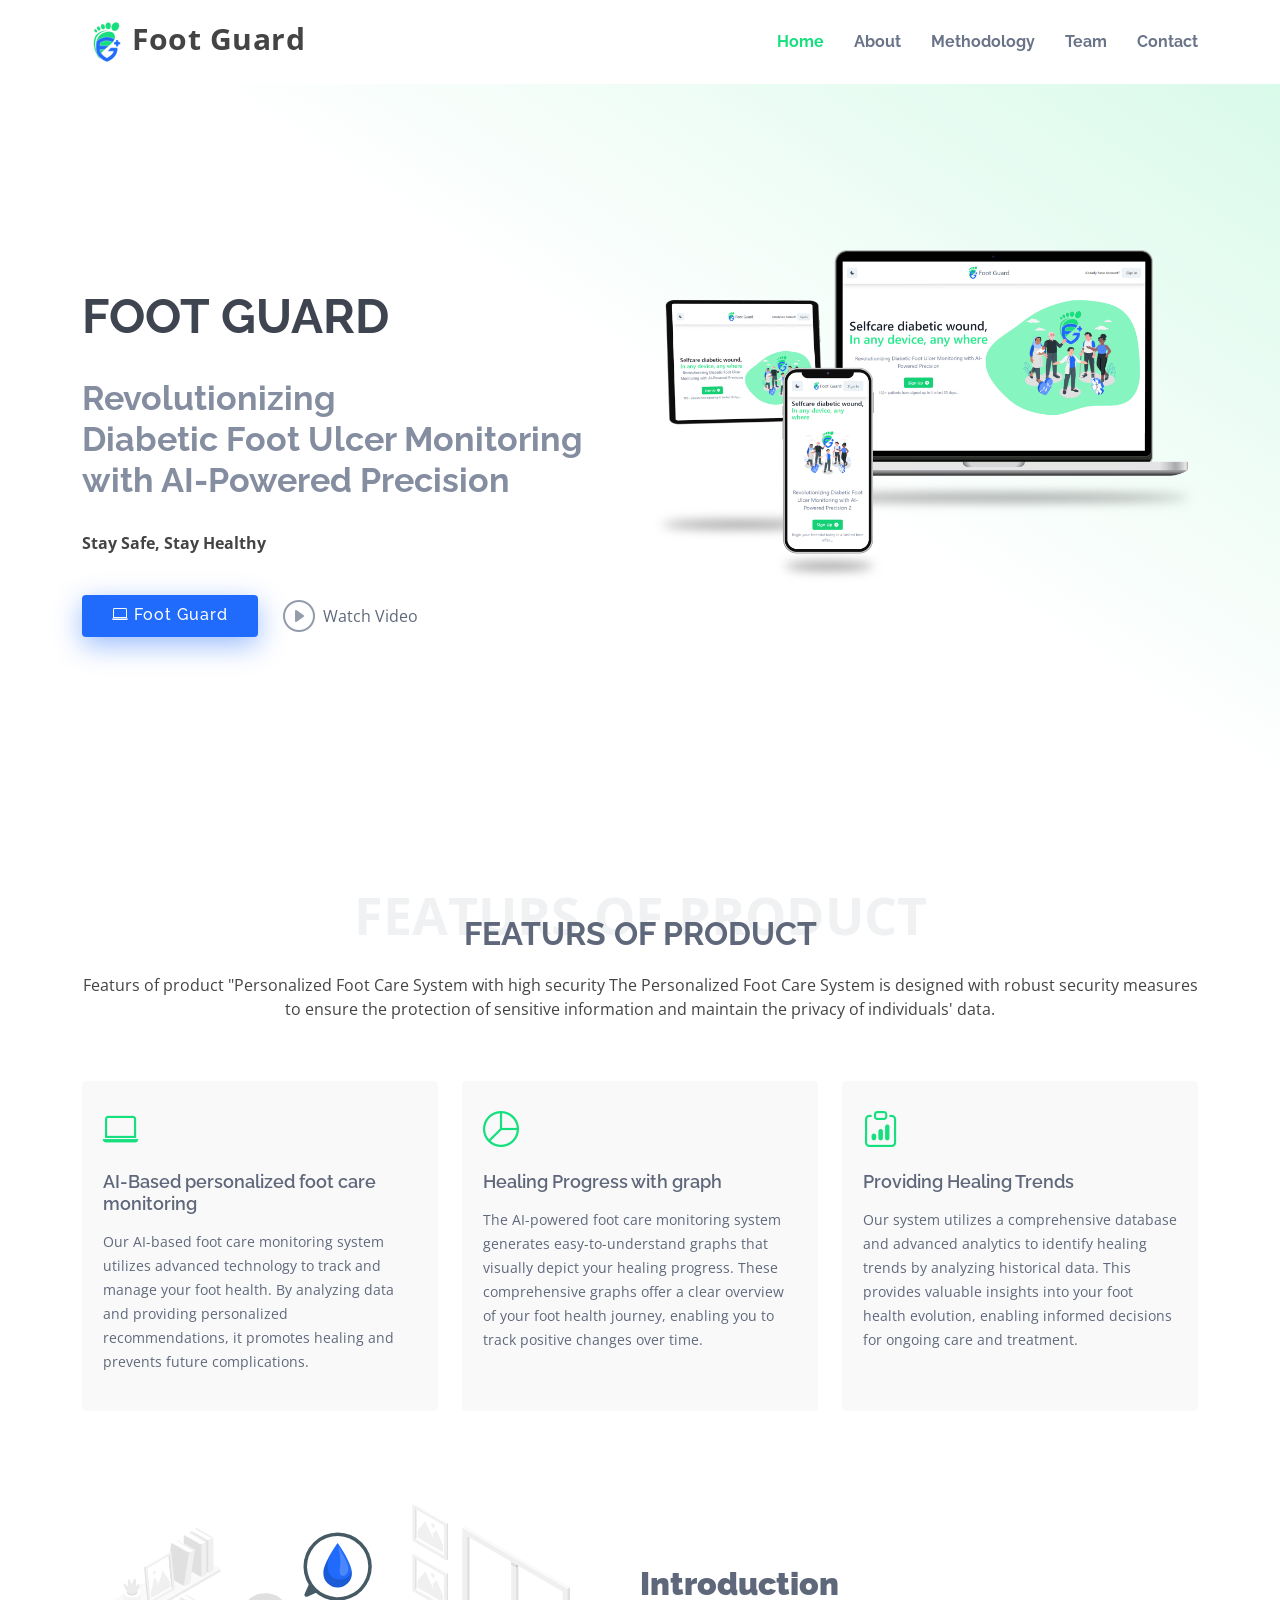
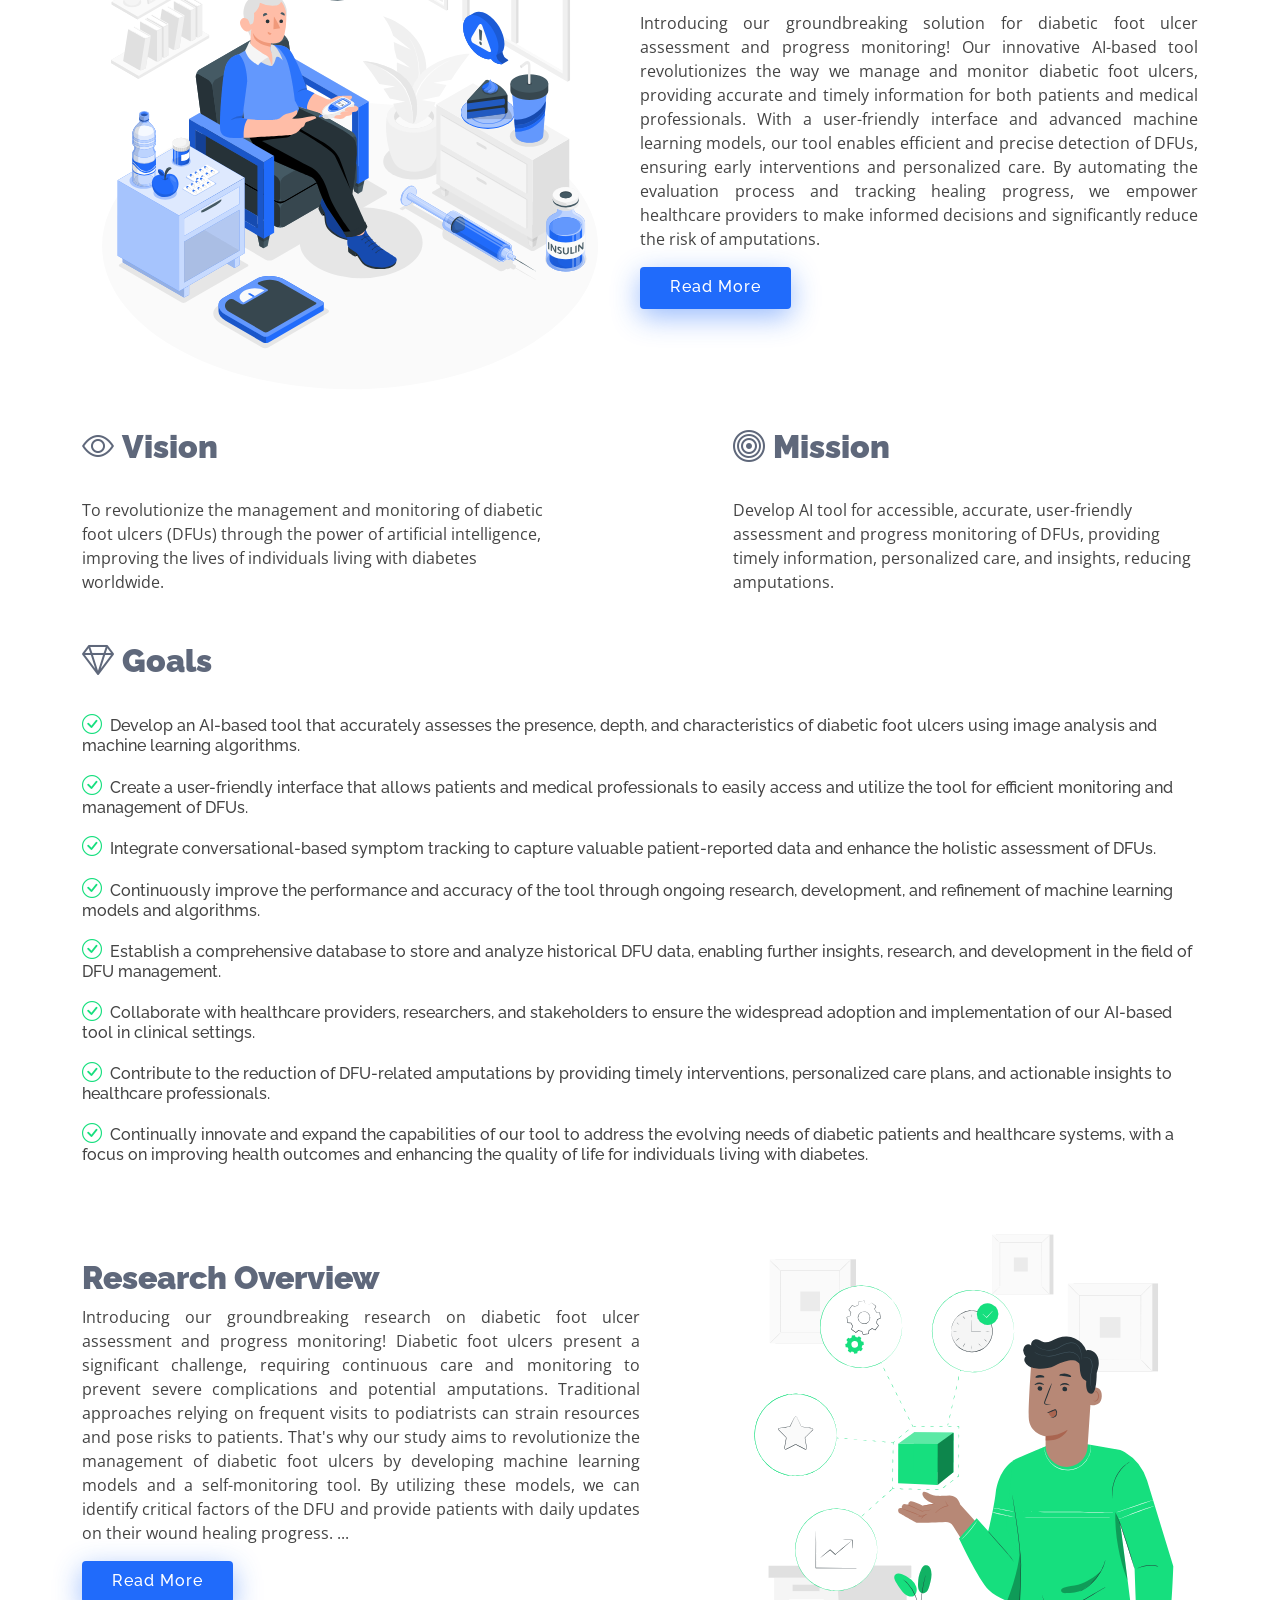
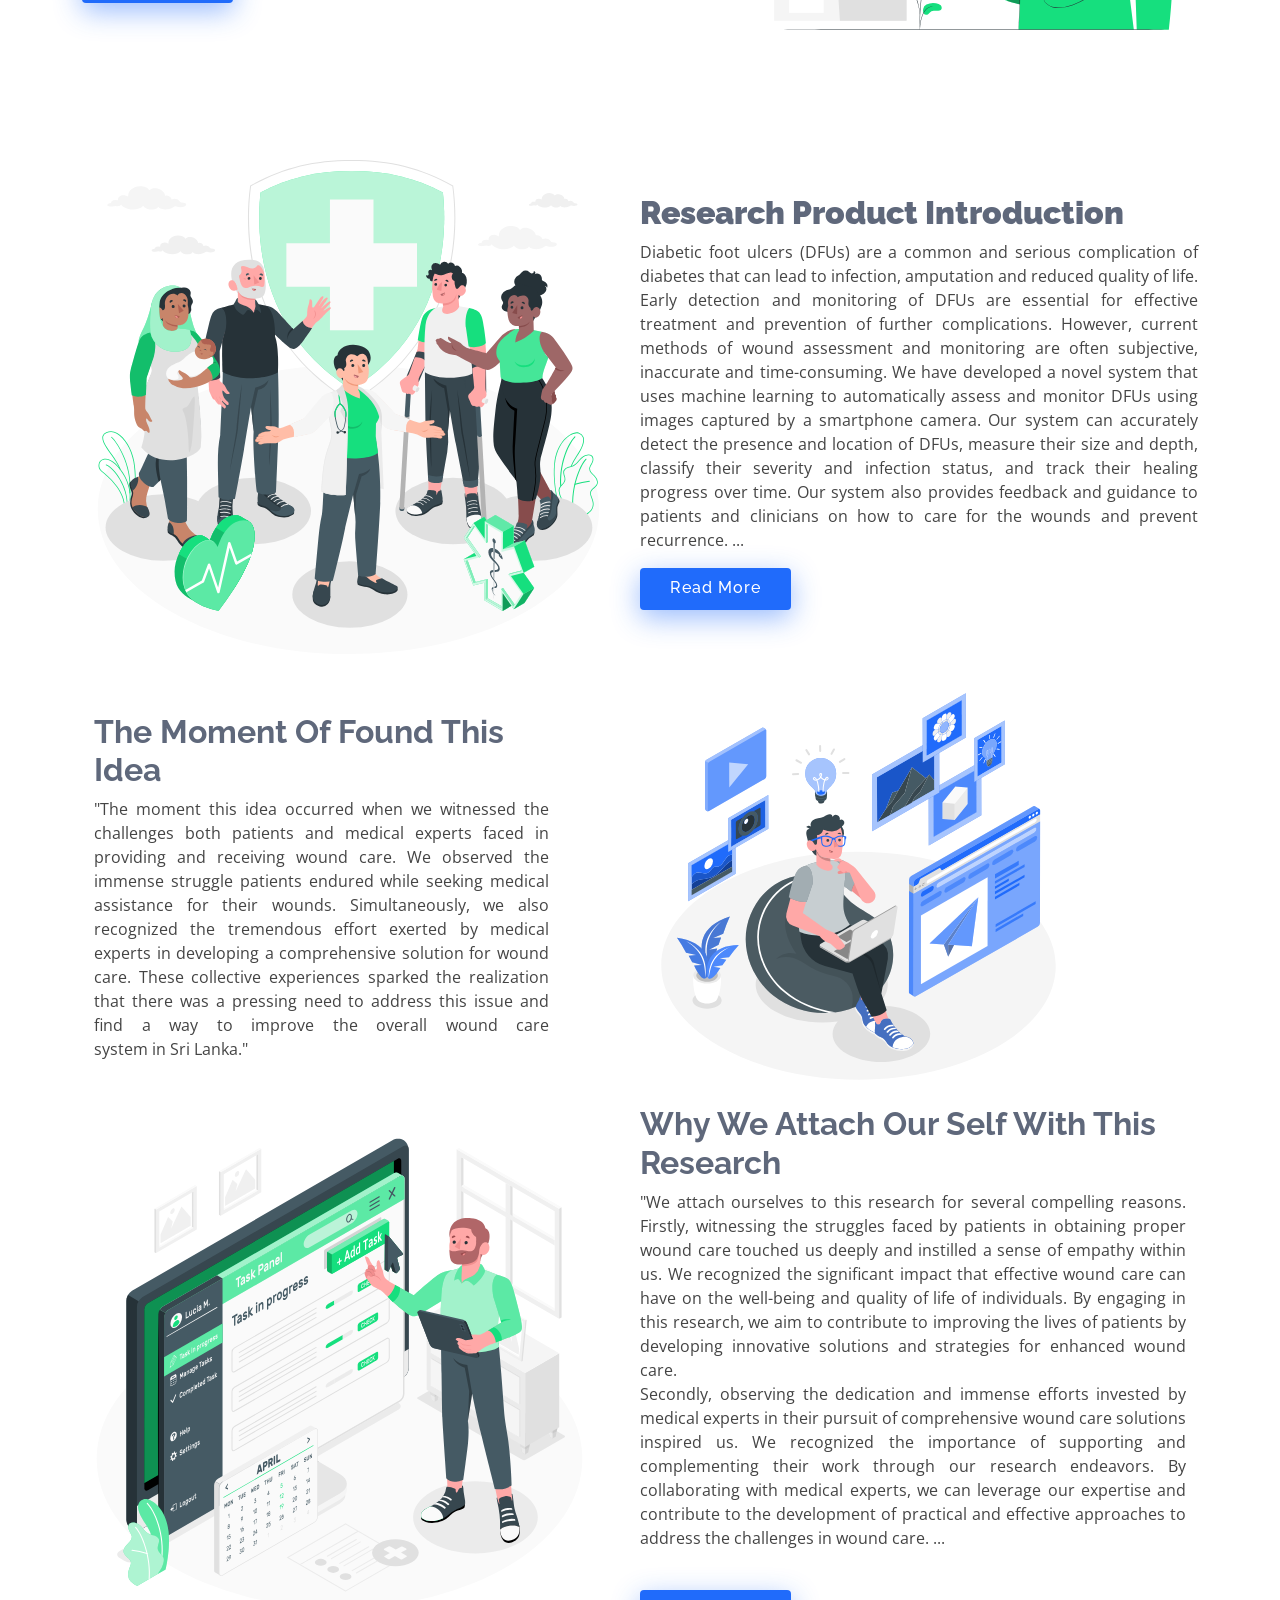
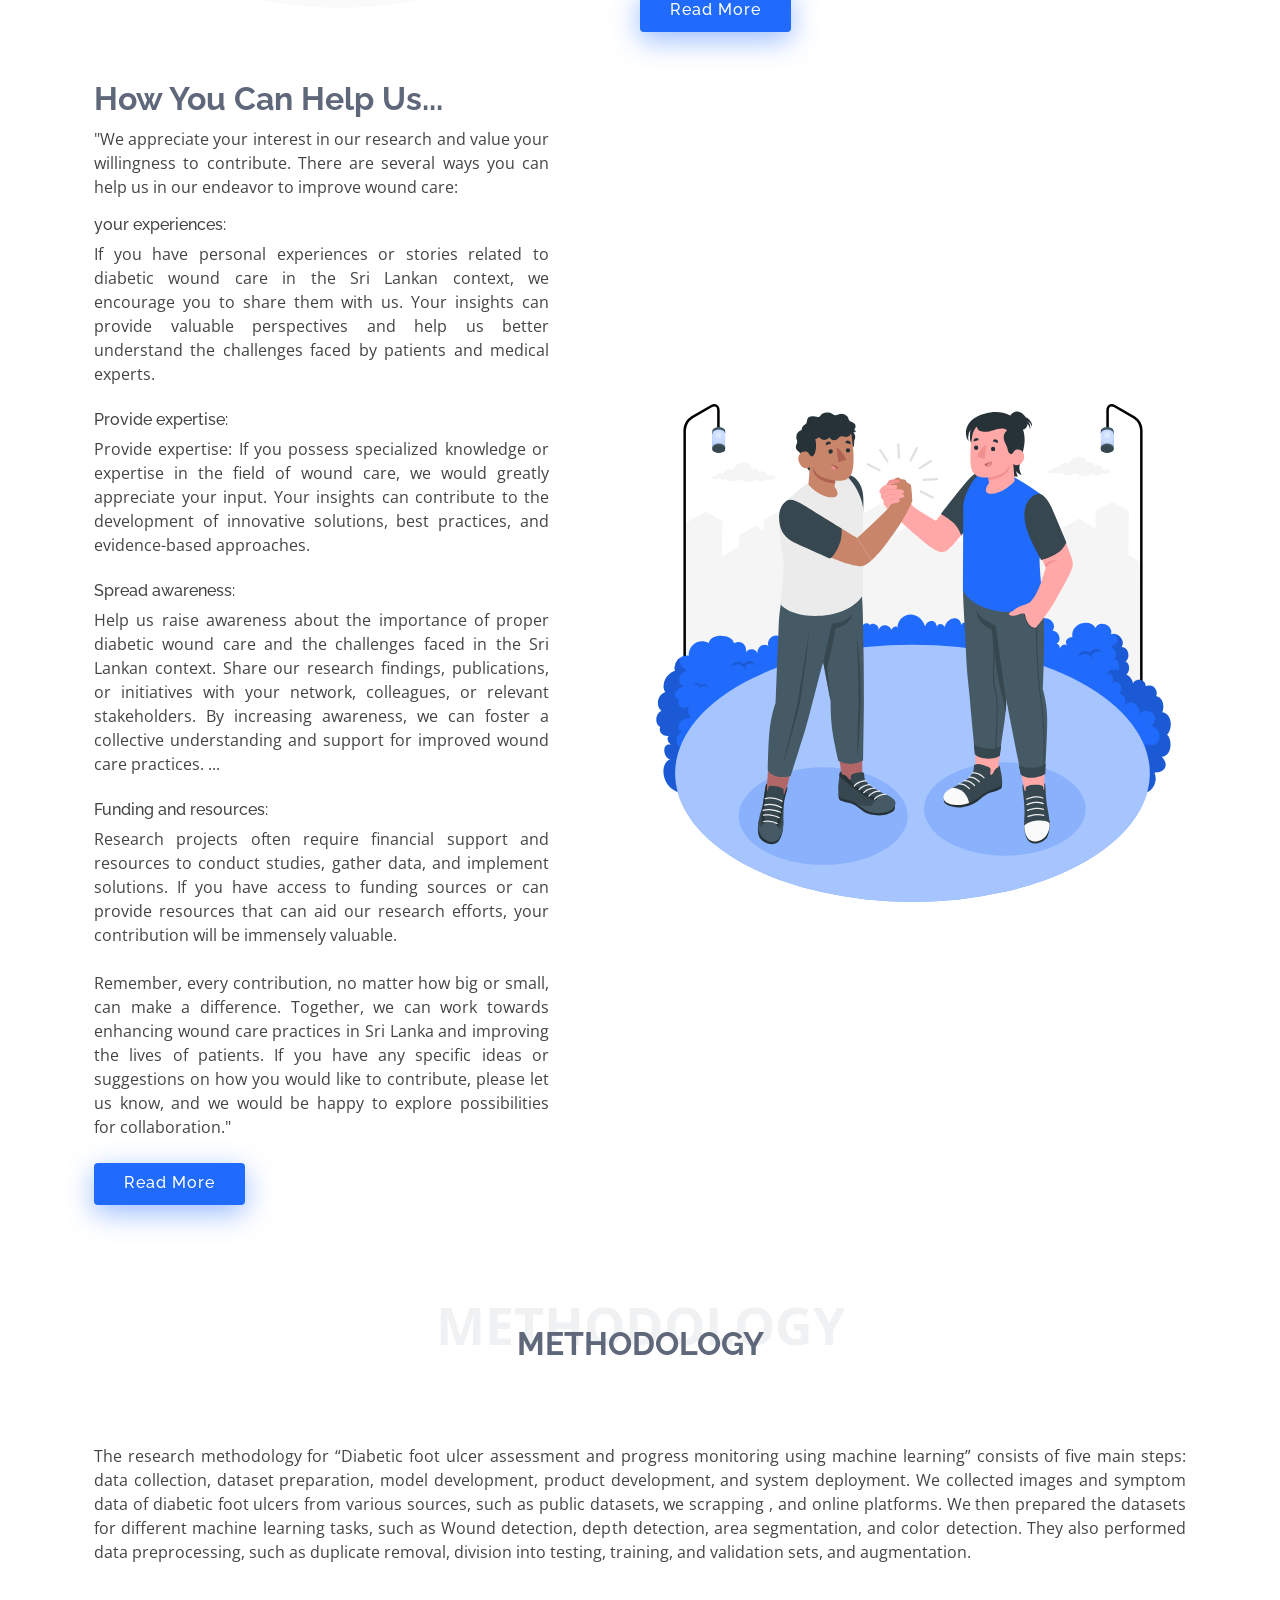
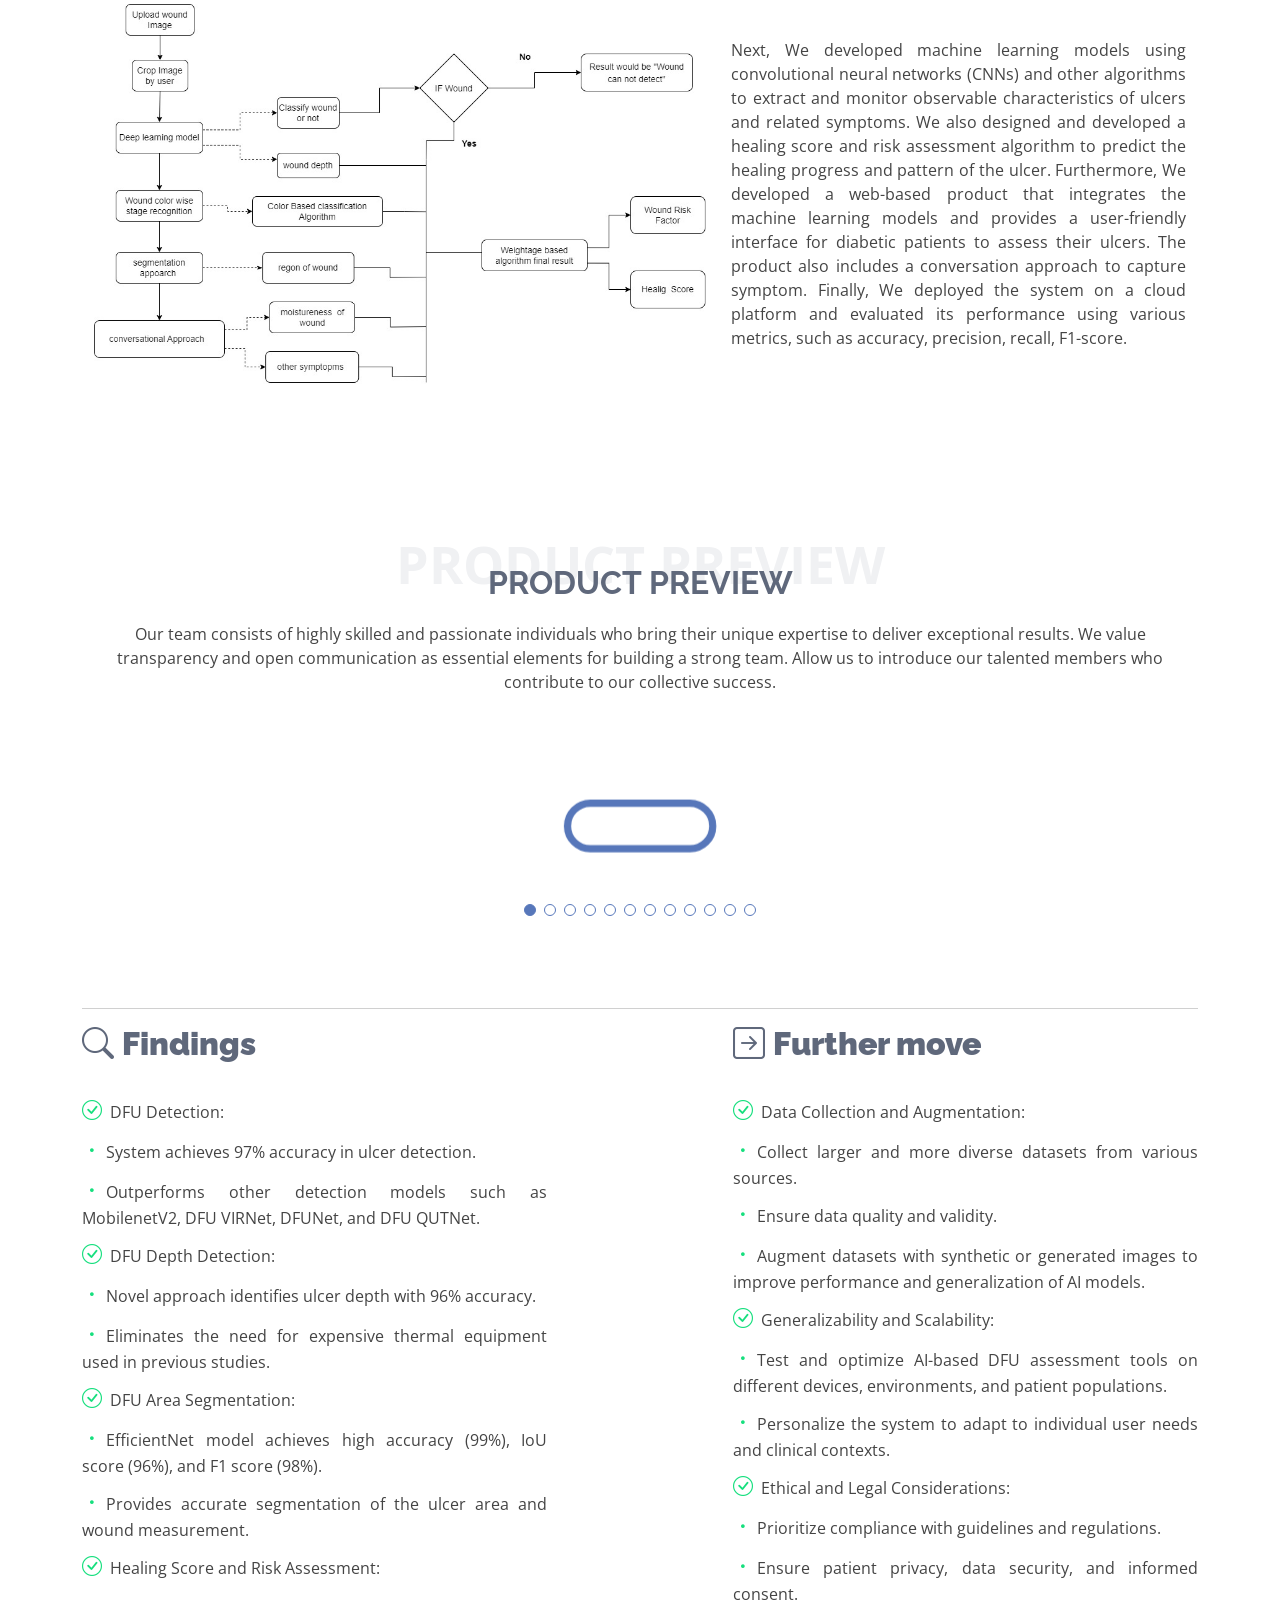
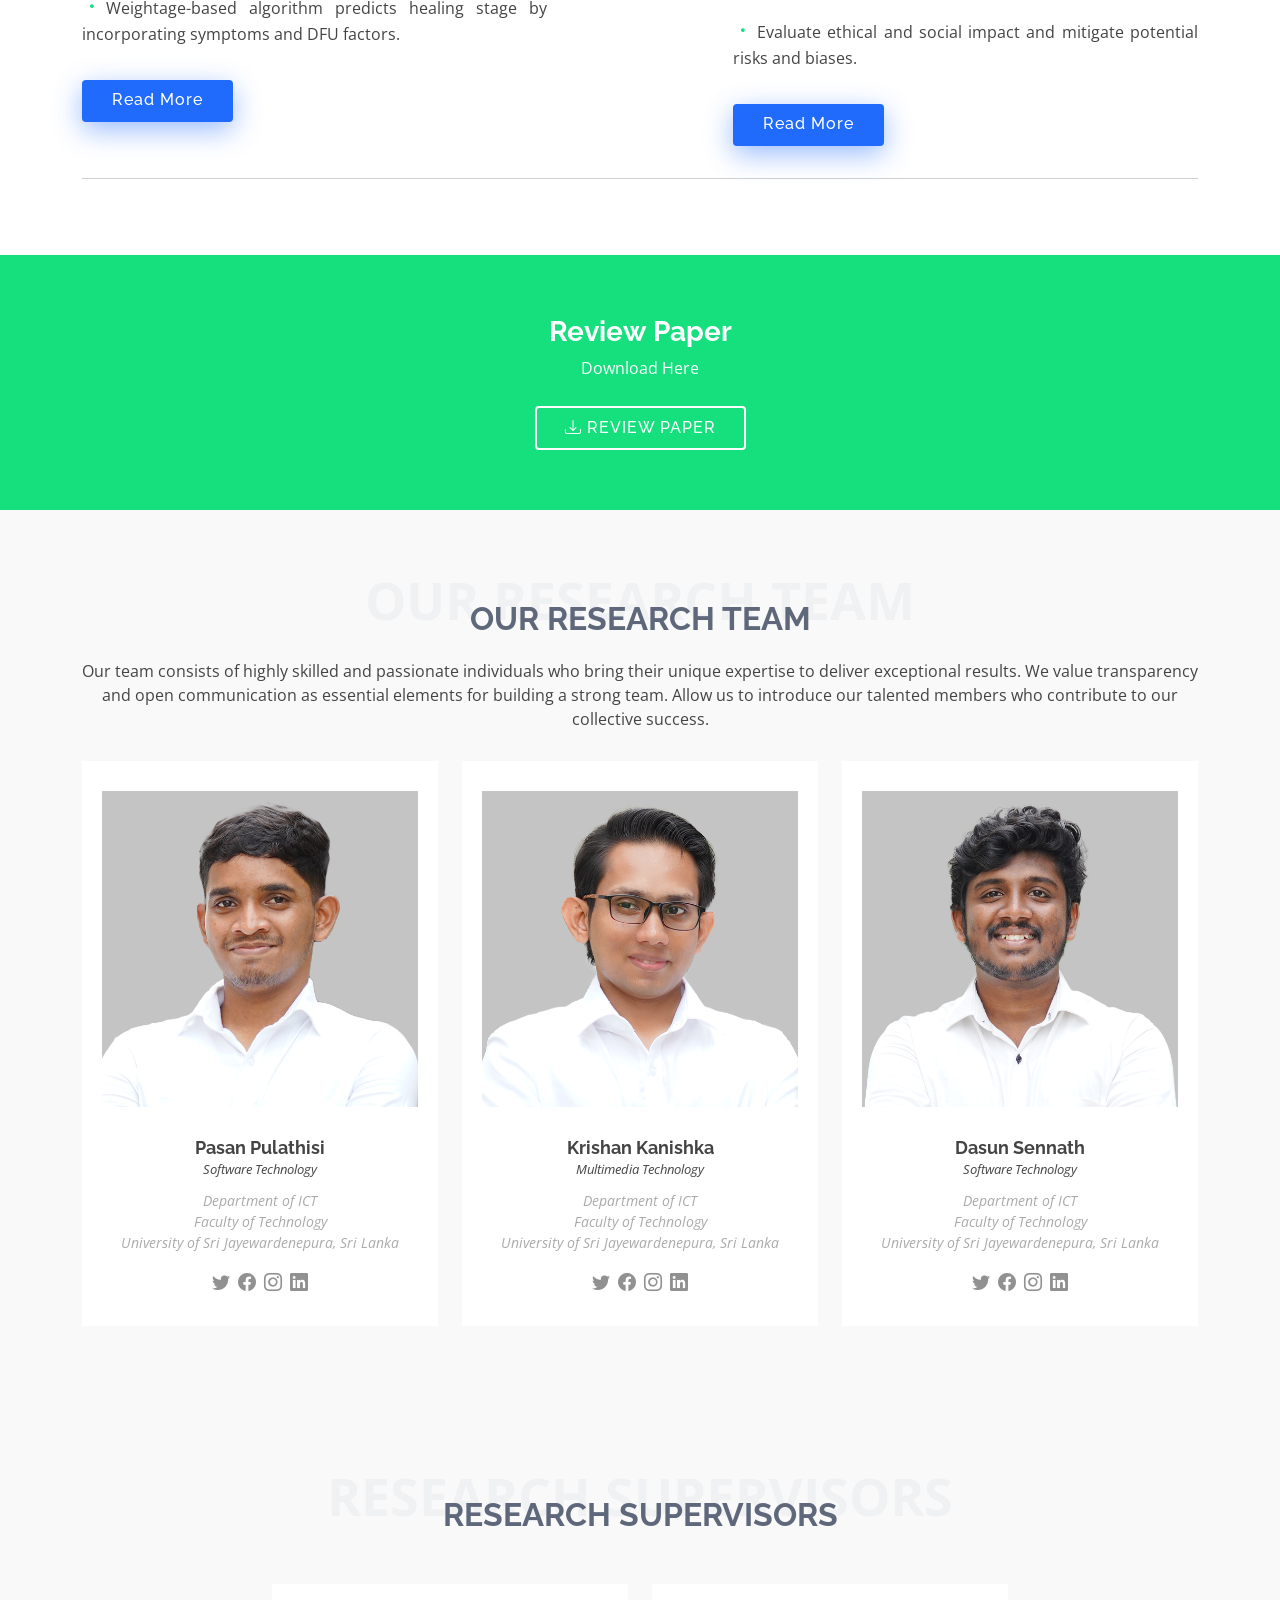
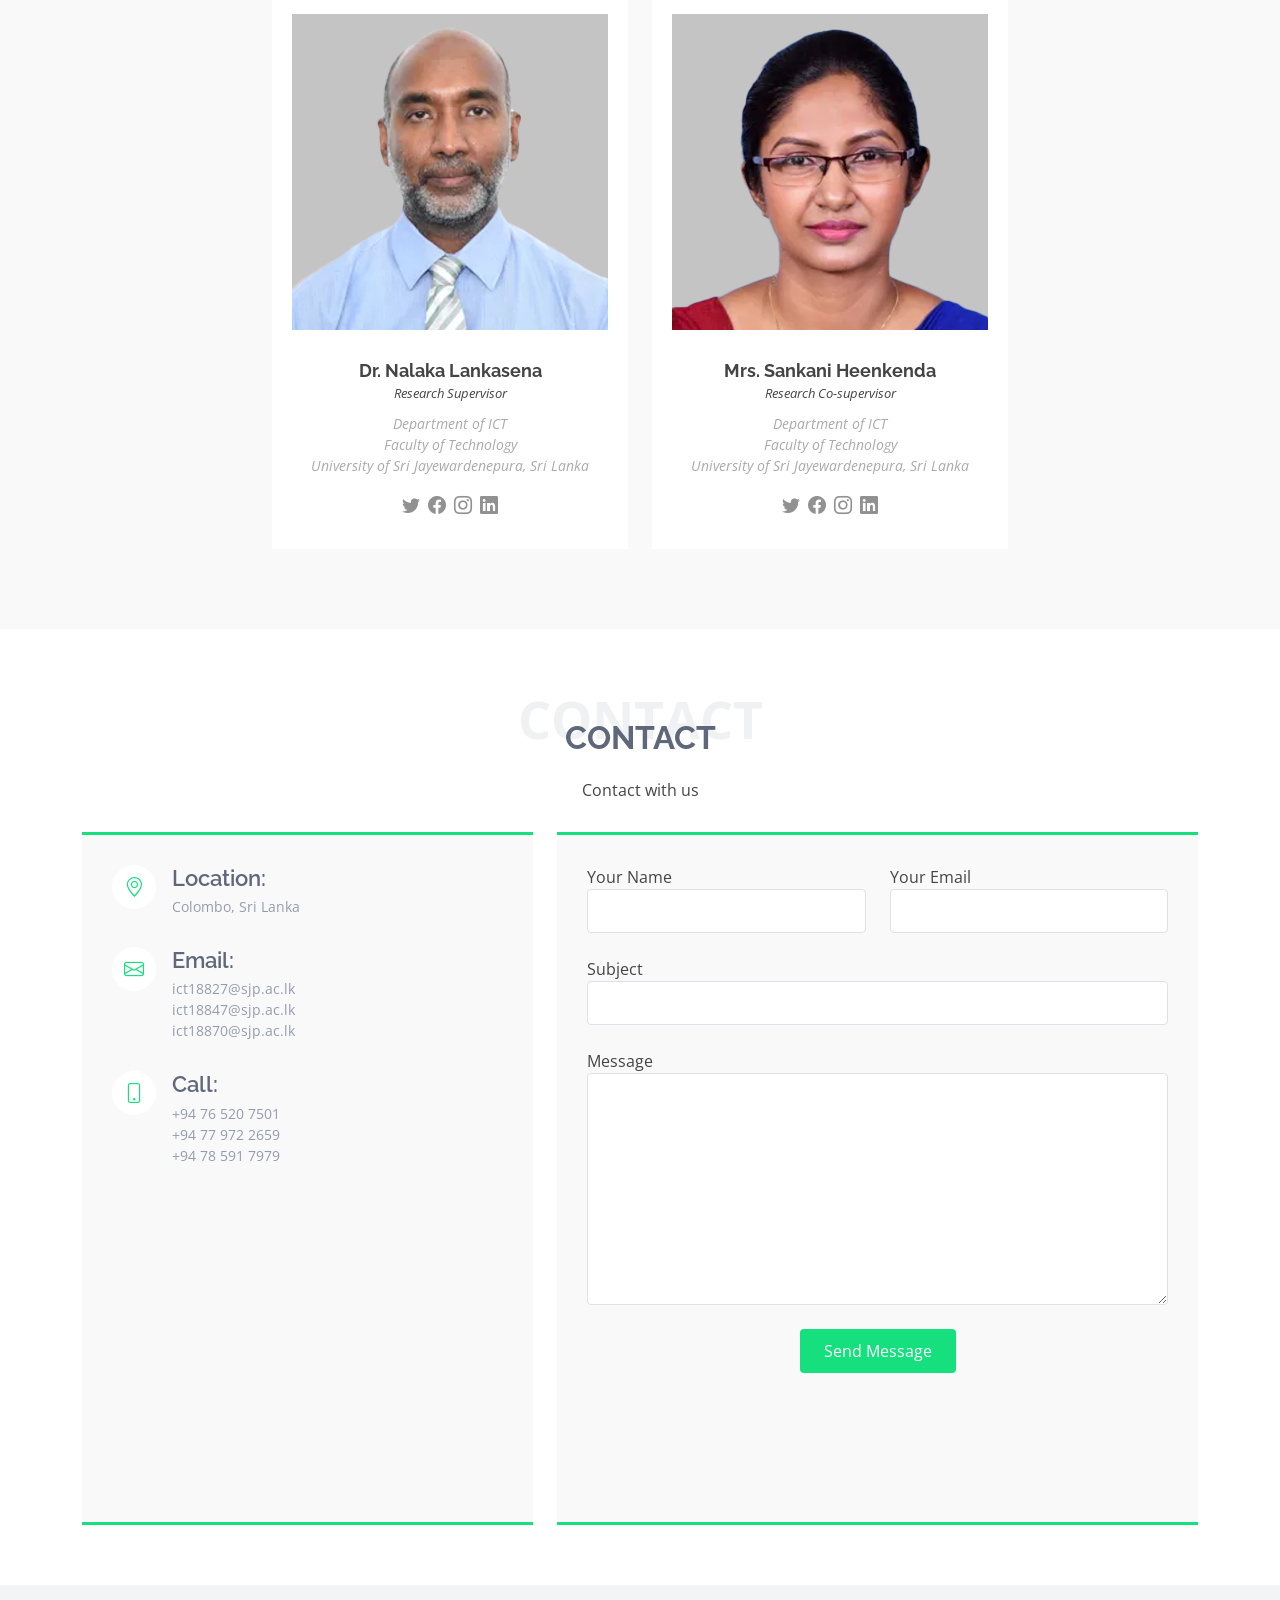
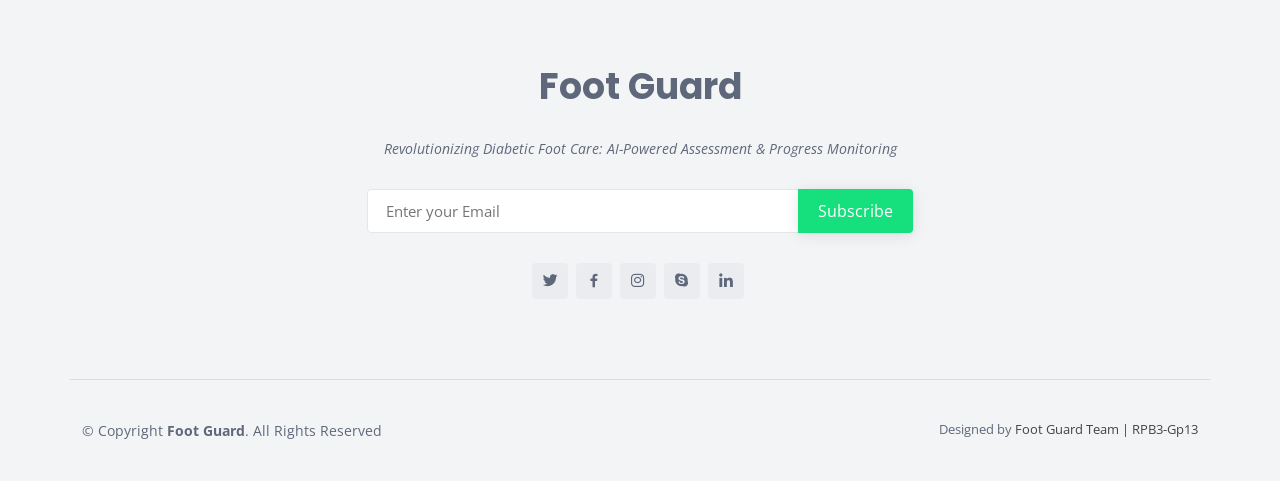
==== commit 6df663d4: "v3.12" ====
--- a/FootGuard/index.html
+++ b/FootGuard/index.html
@@ -91,7 +91,7 @@
           <div class="d-flex">
             <a href="https://footguard.tech/" class="btn-get-started scrollto" target=”_blank”><i class="bi bi-laptop"></i> <span>Foot Guard</span>
             </a>
-            <a href="https://footguard.tech/" class="glightbox btn-watch-video"><i
+            <a href="" class="glightbox btn-watch-video"><i
                 class="bi bi-play-circle"></i><span>Watch Video</span></a>
           </div>
         </div>
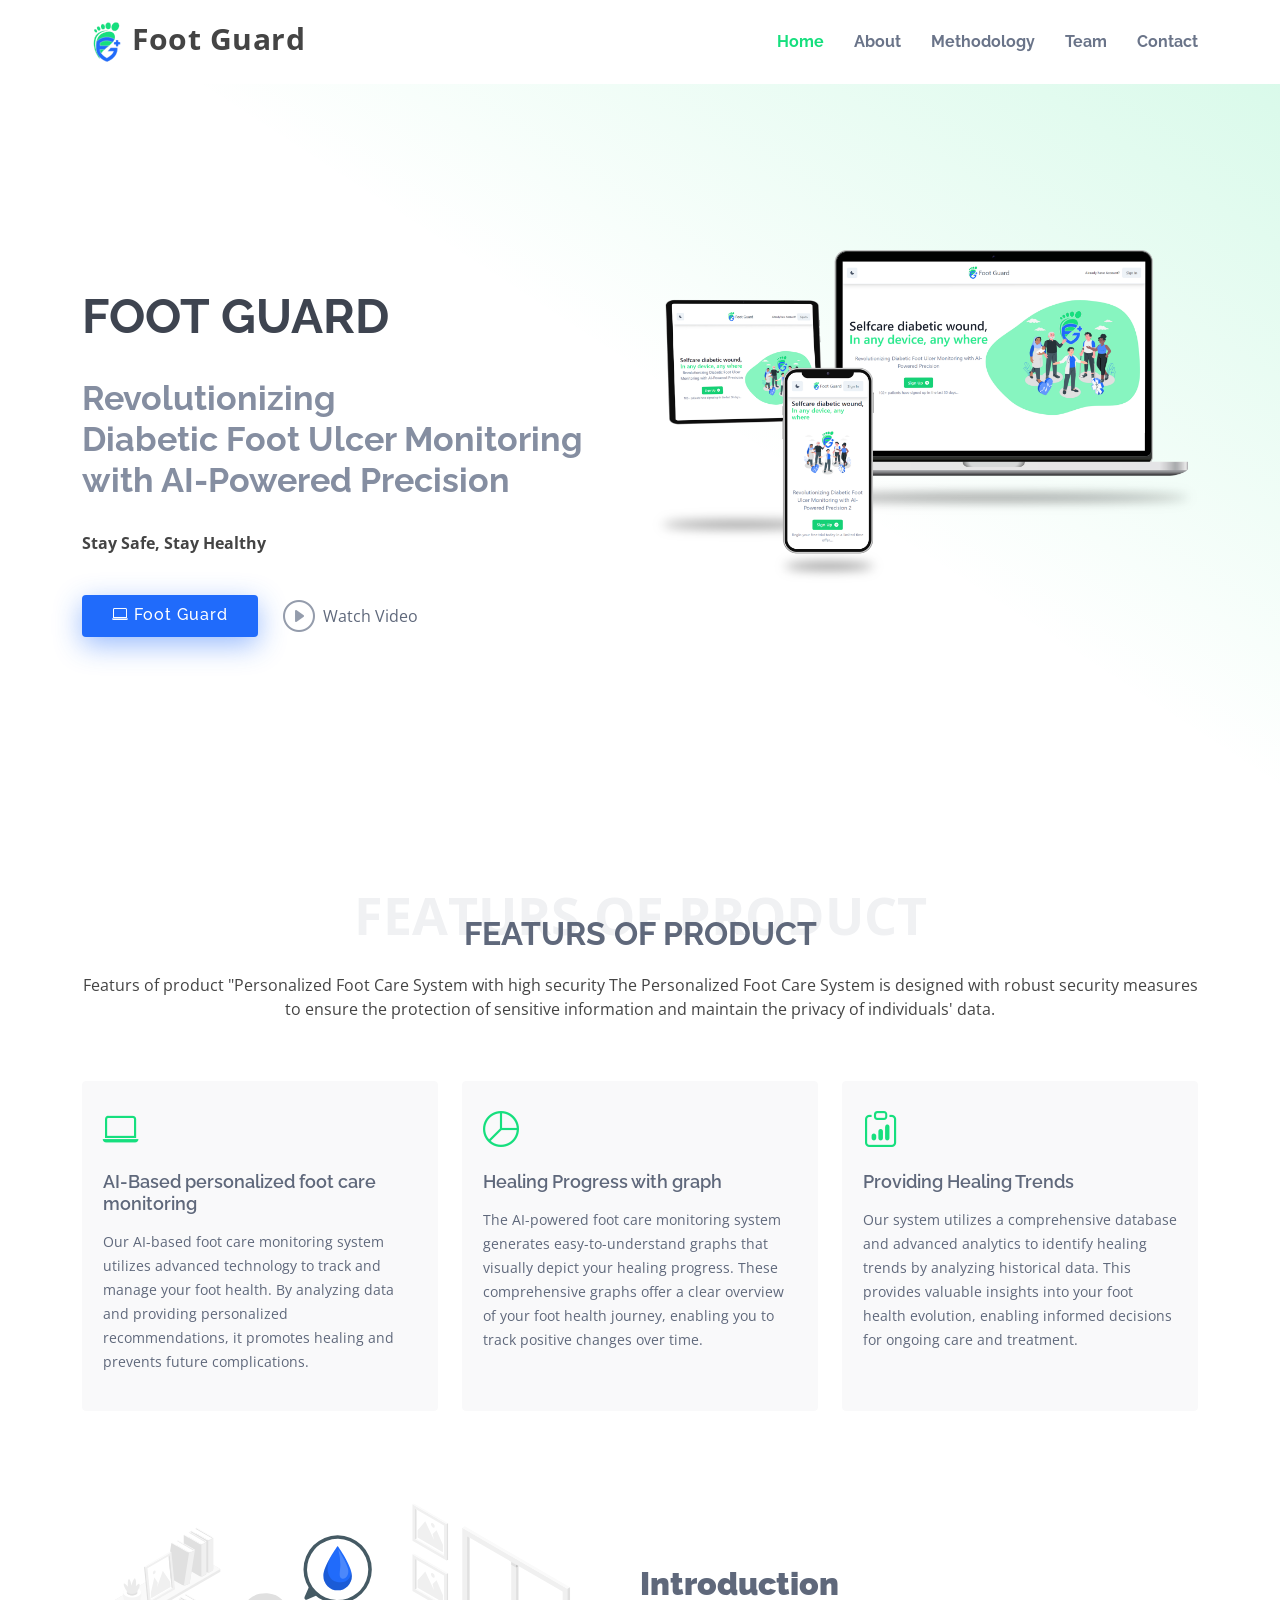
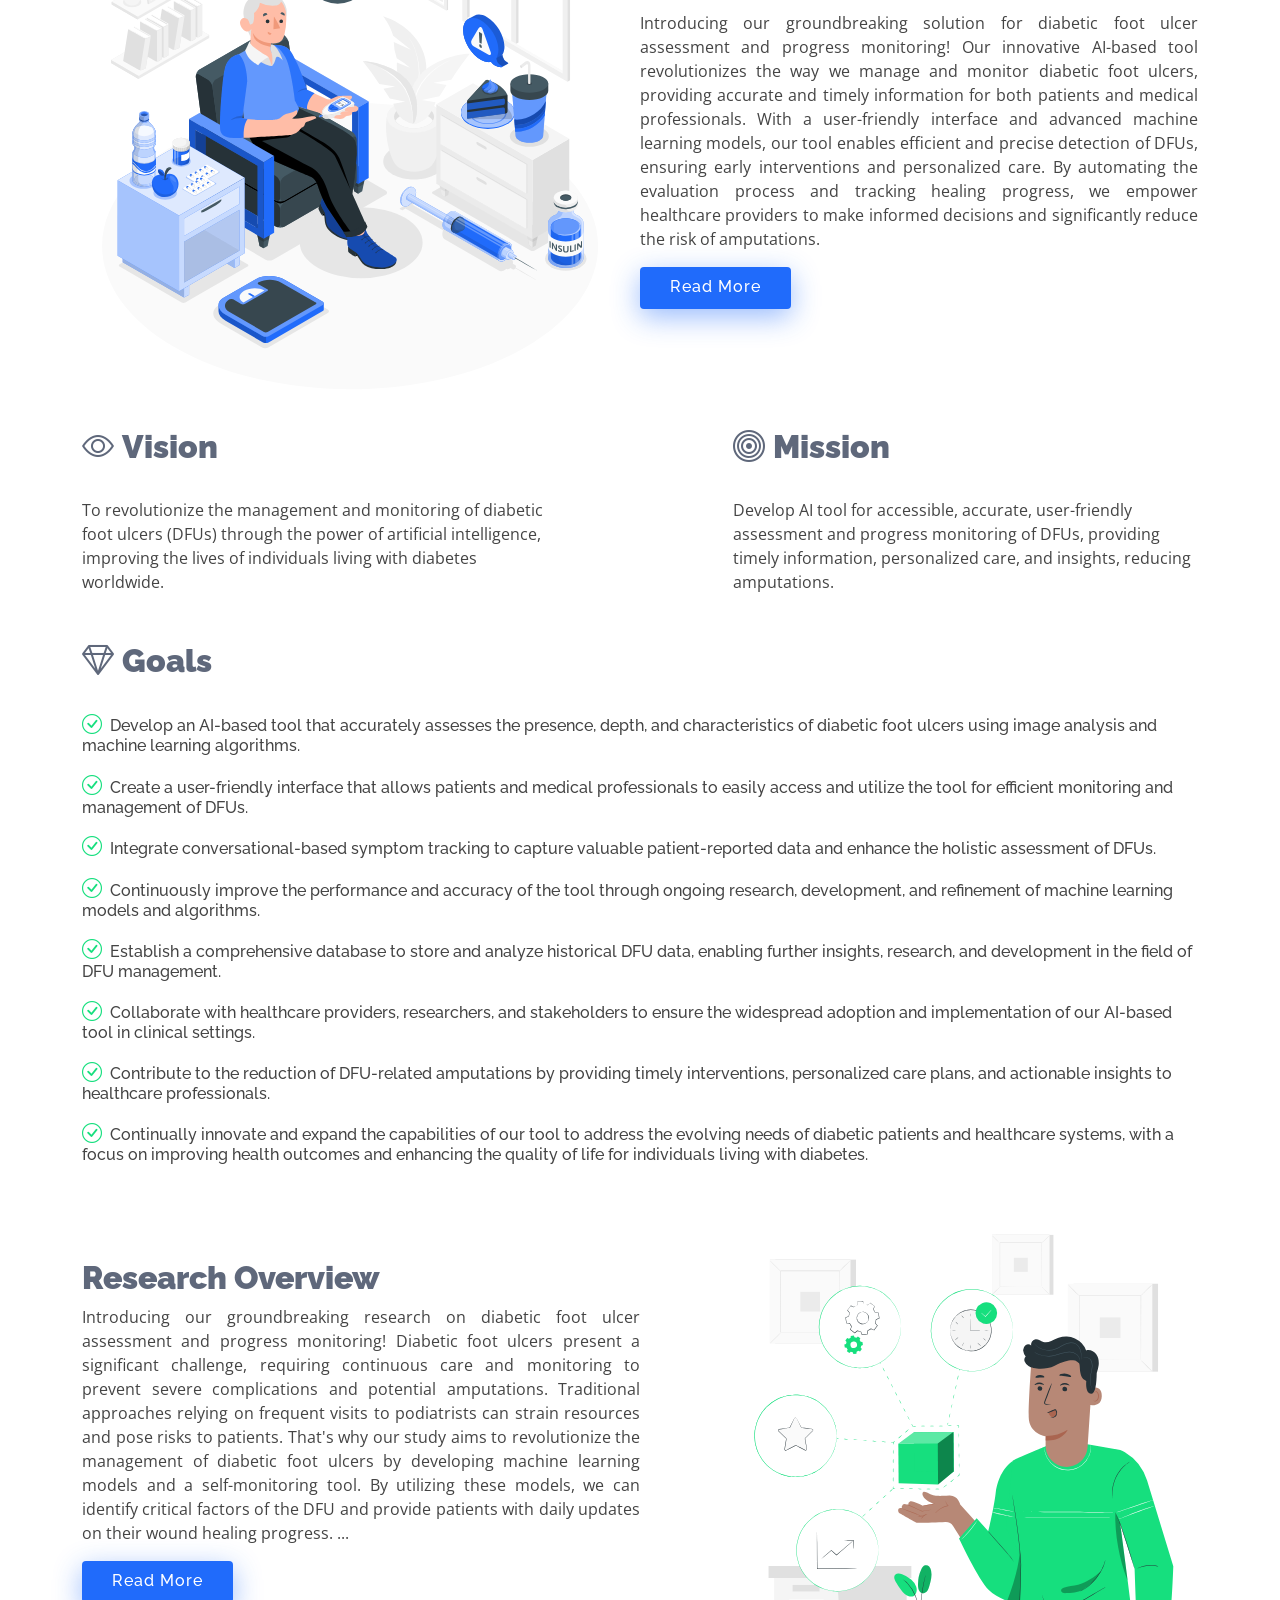
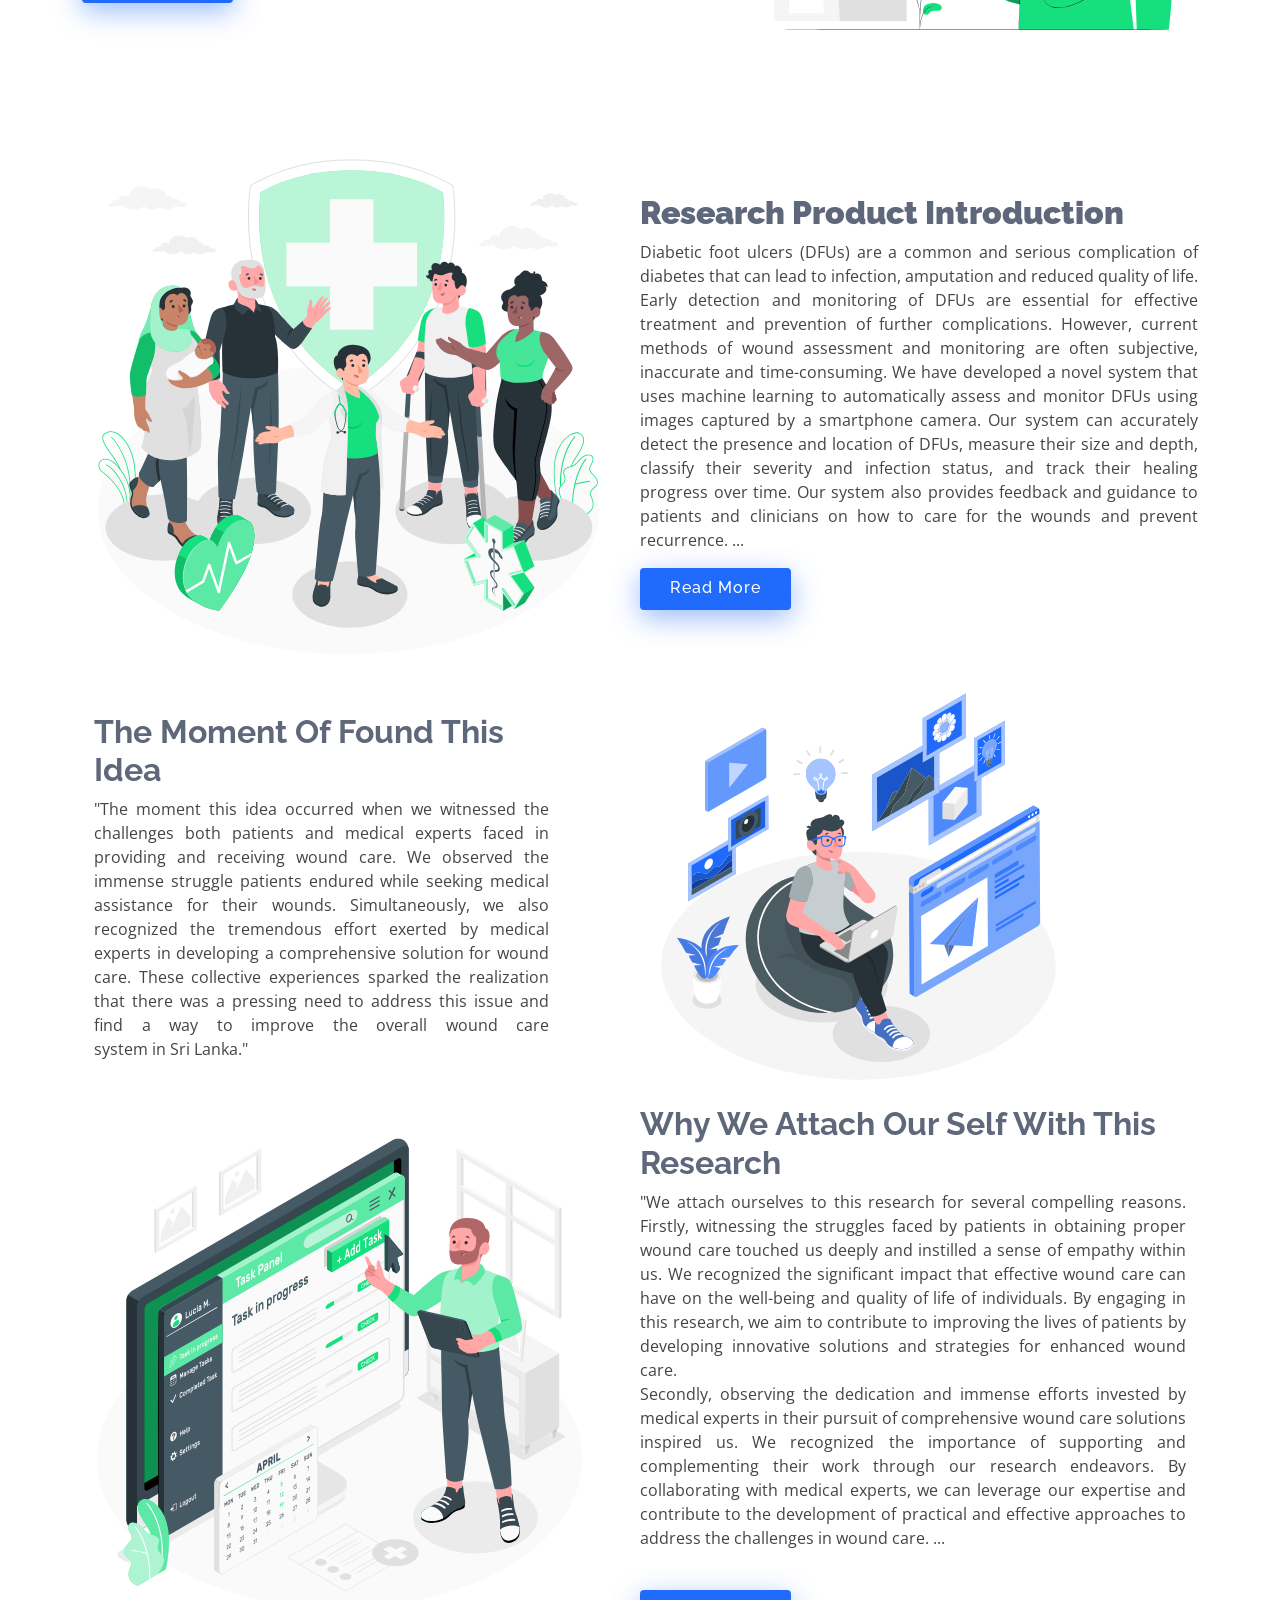
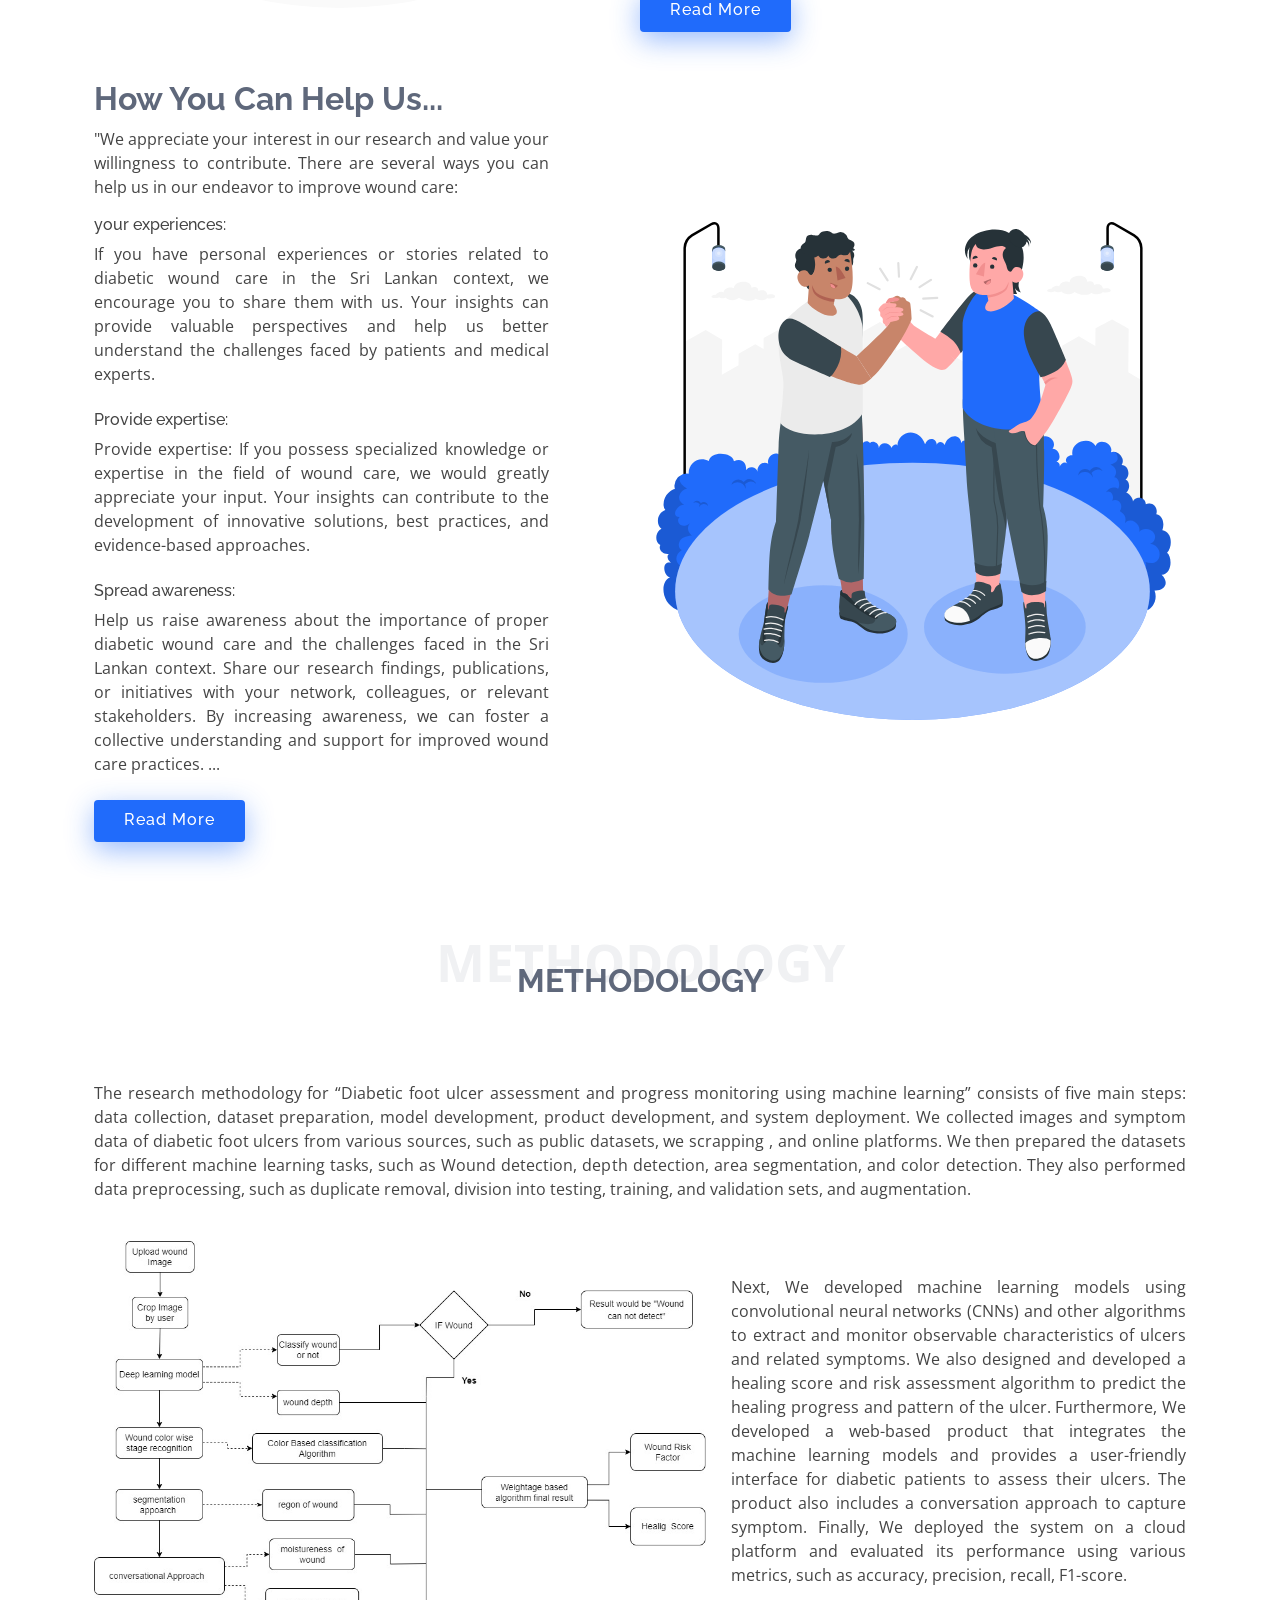
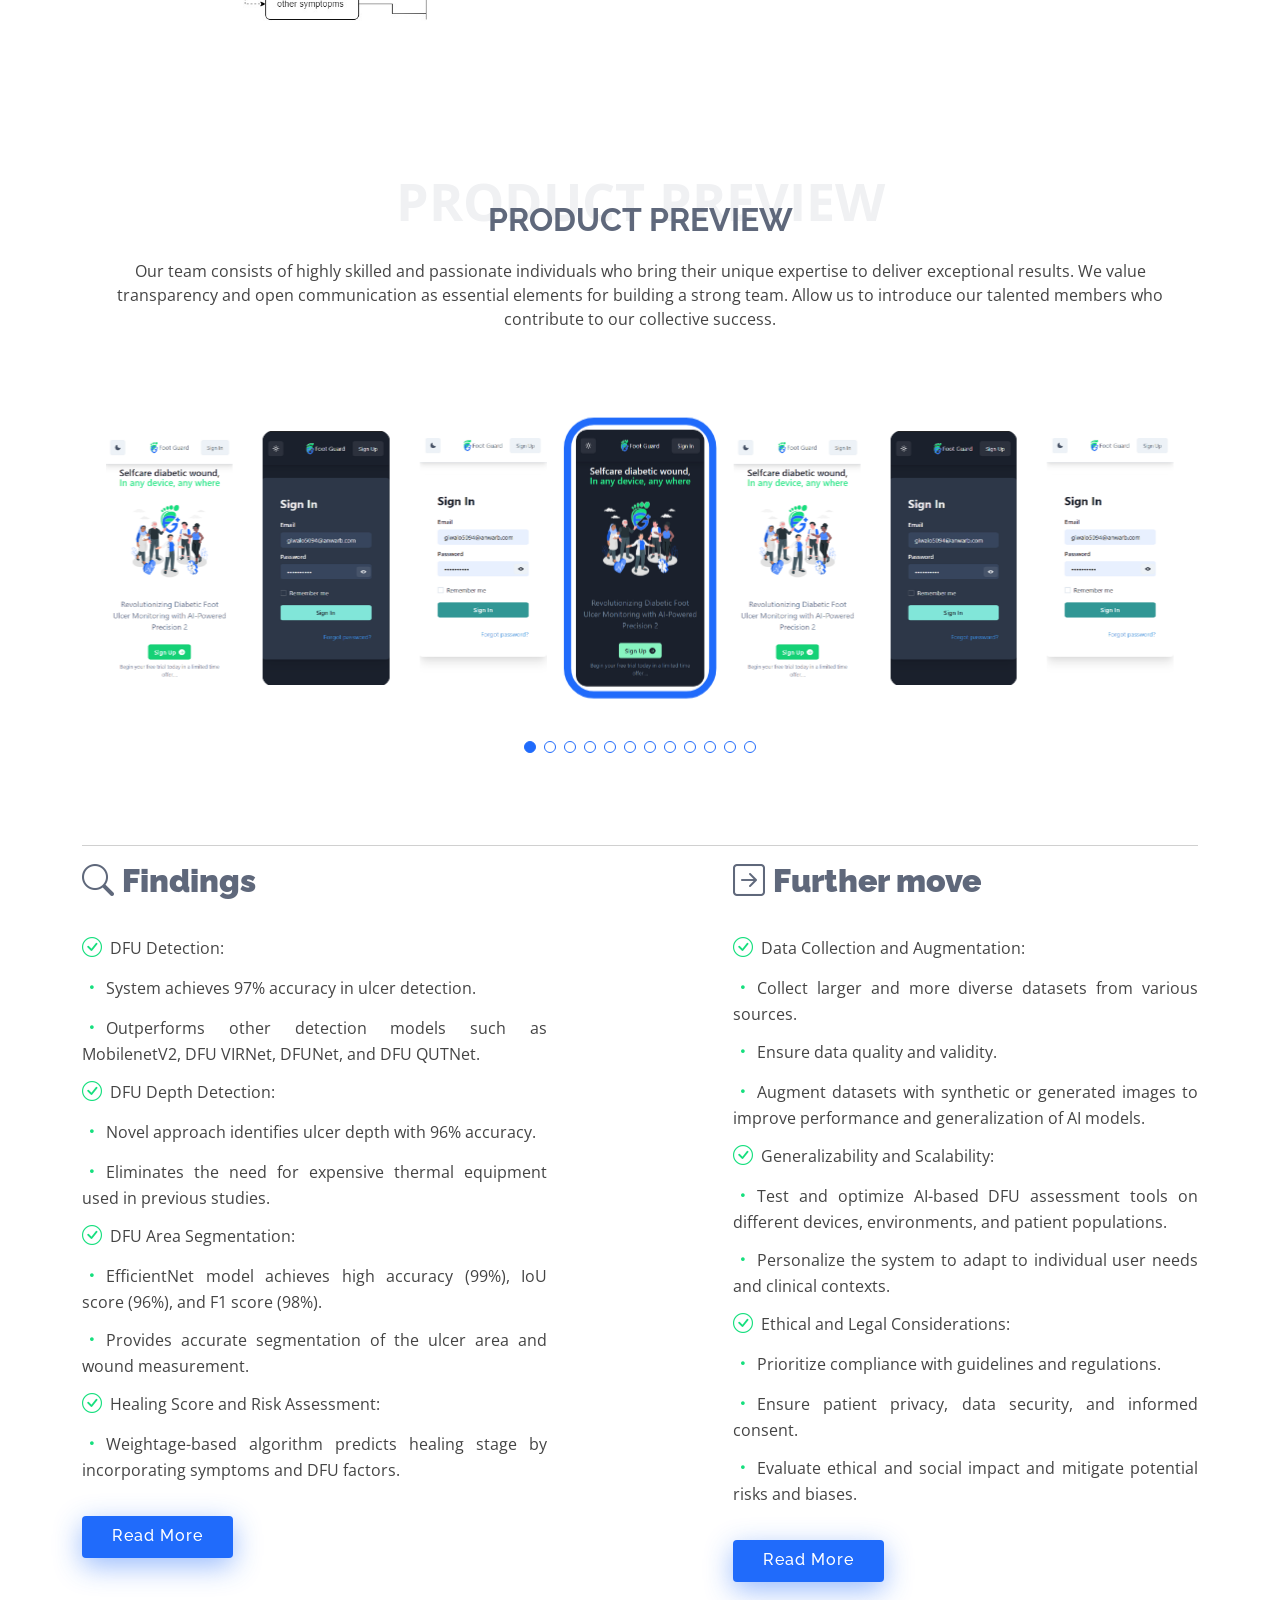
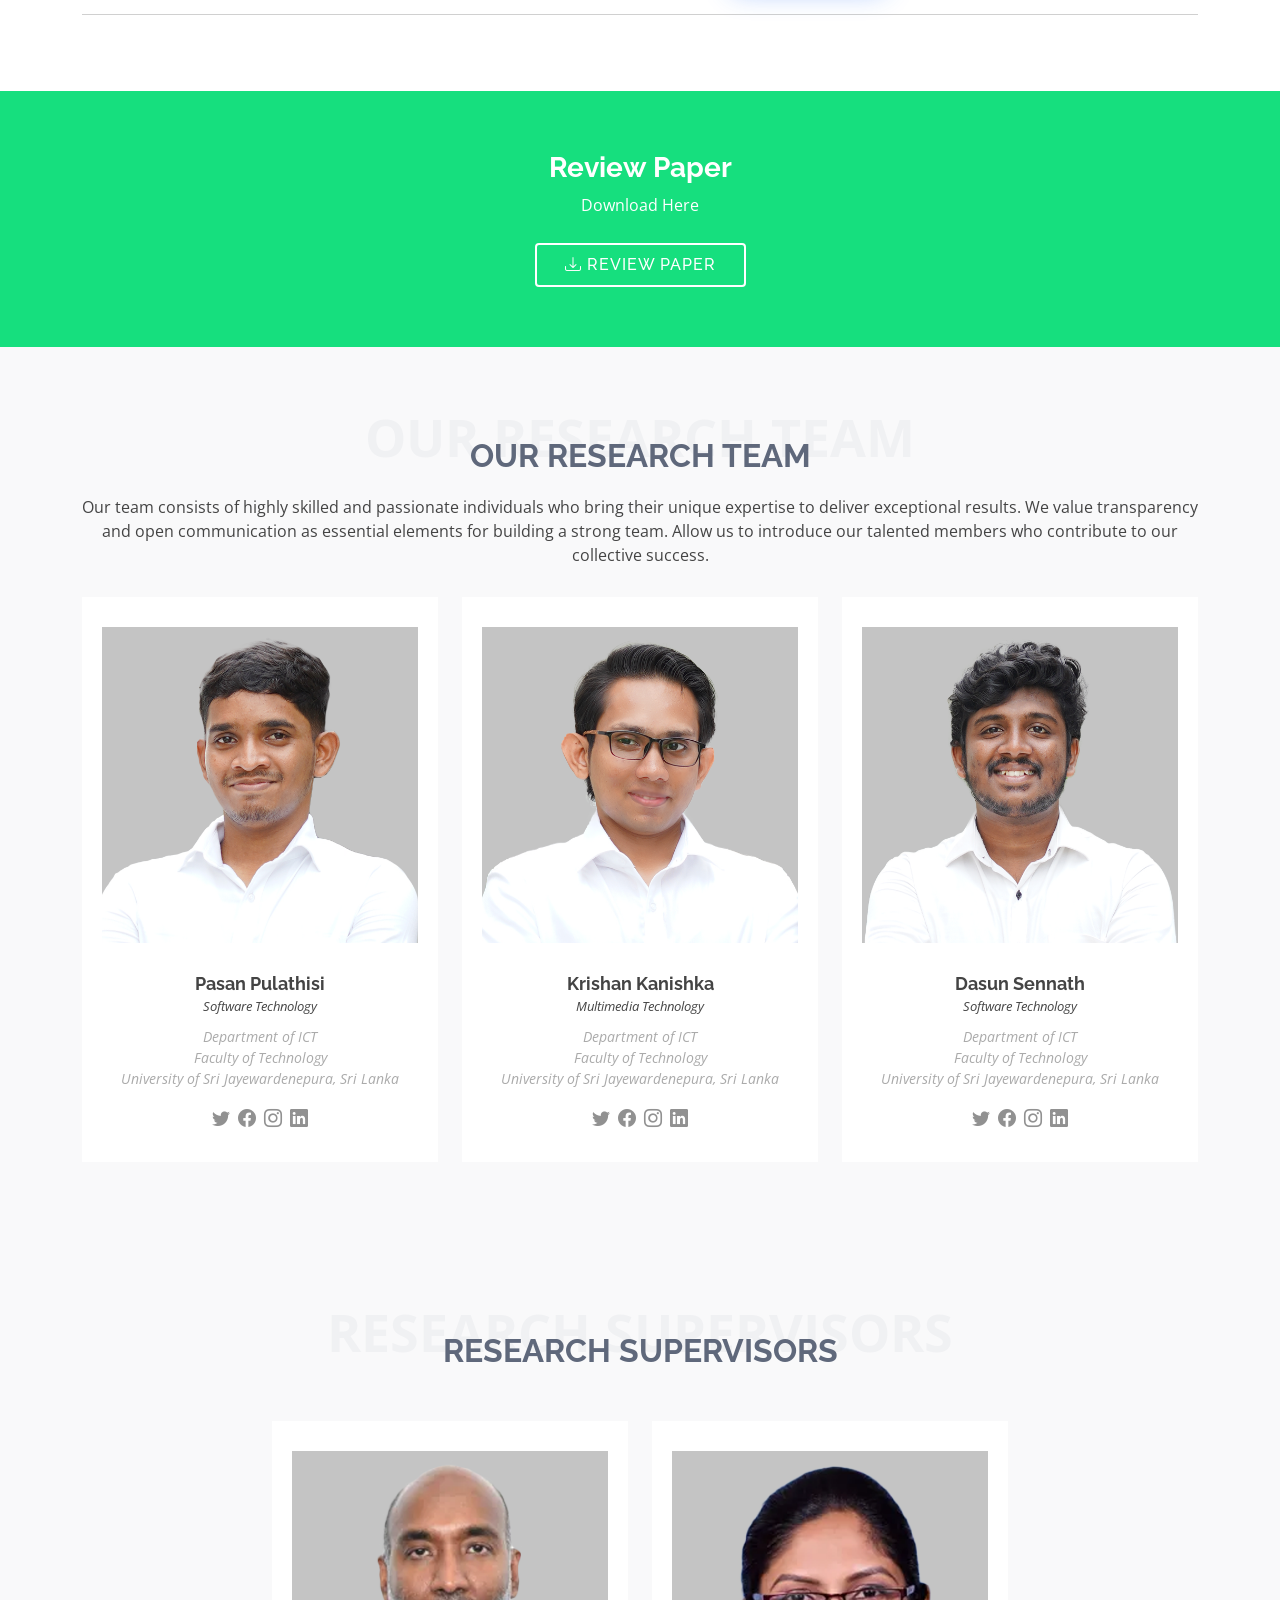
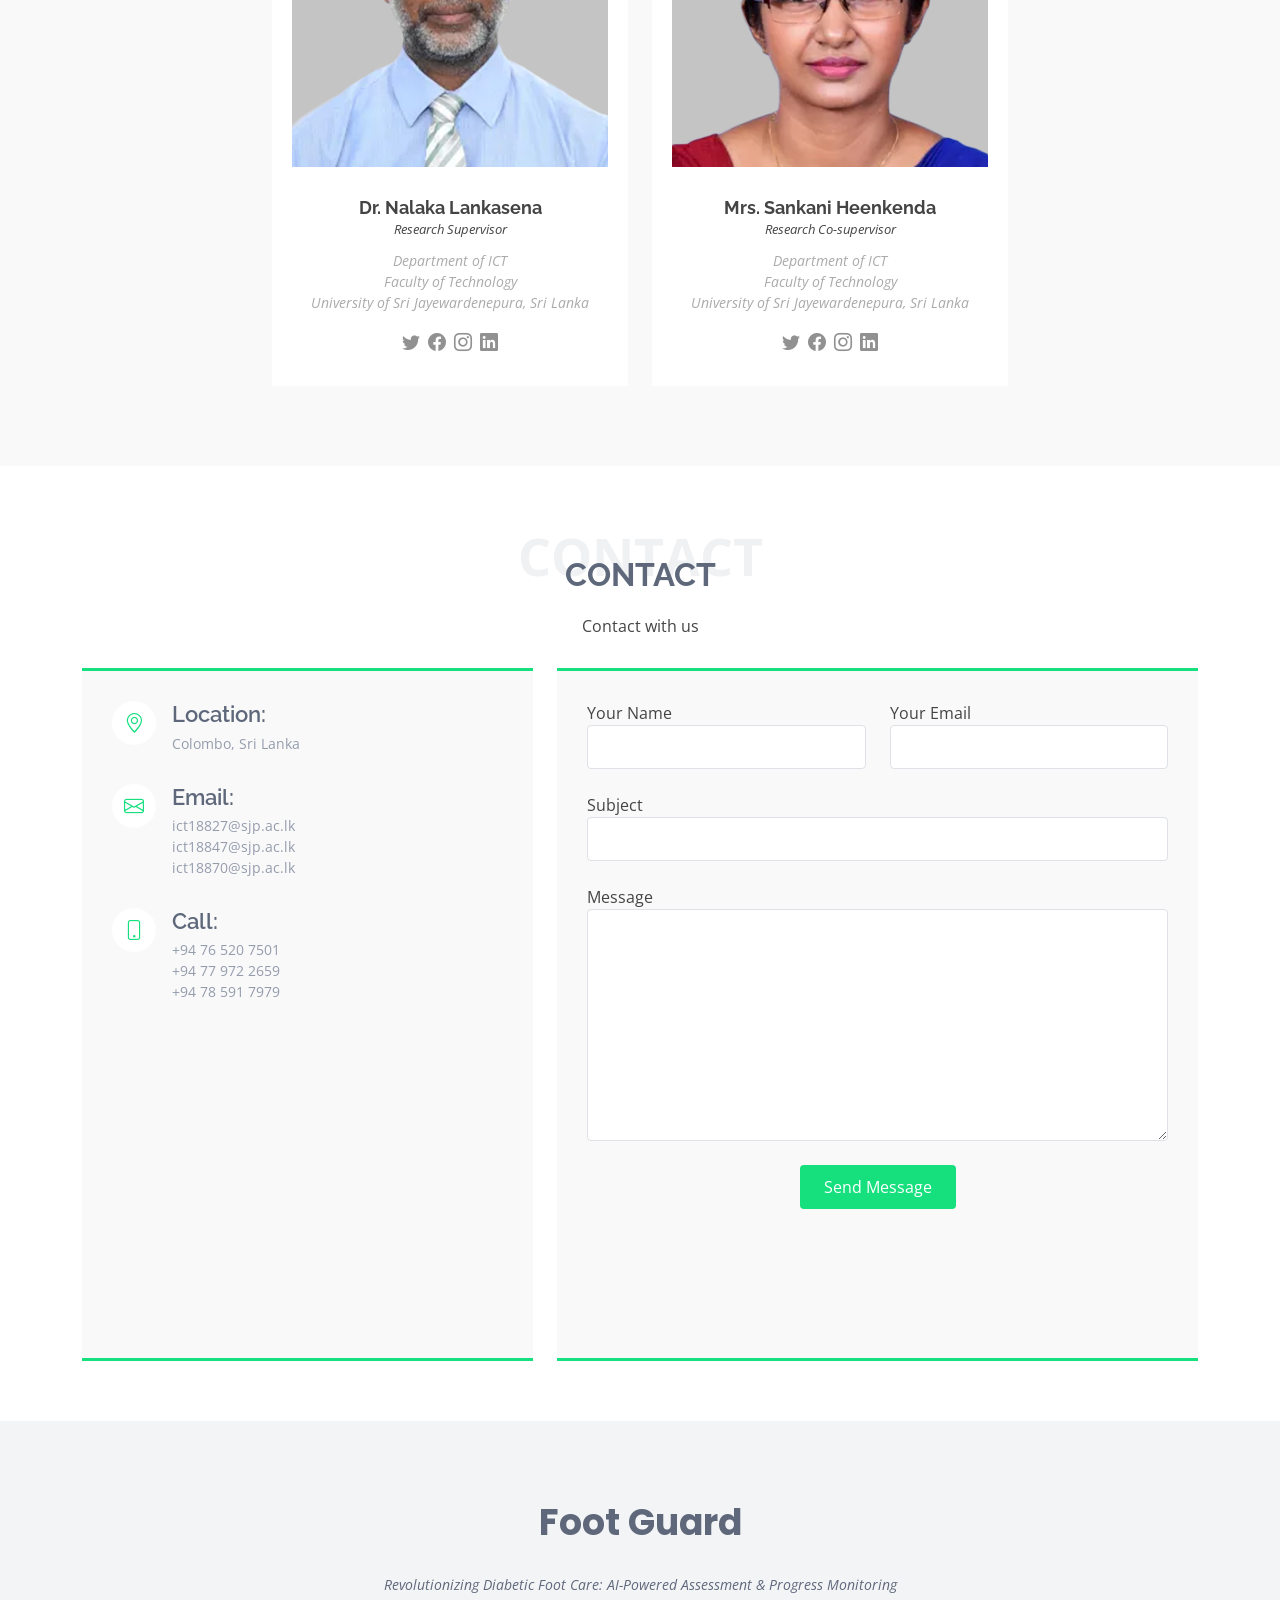
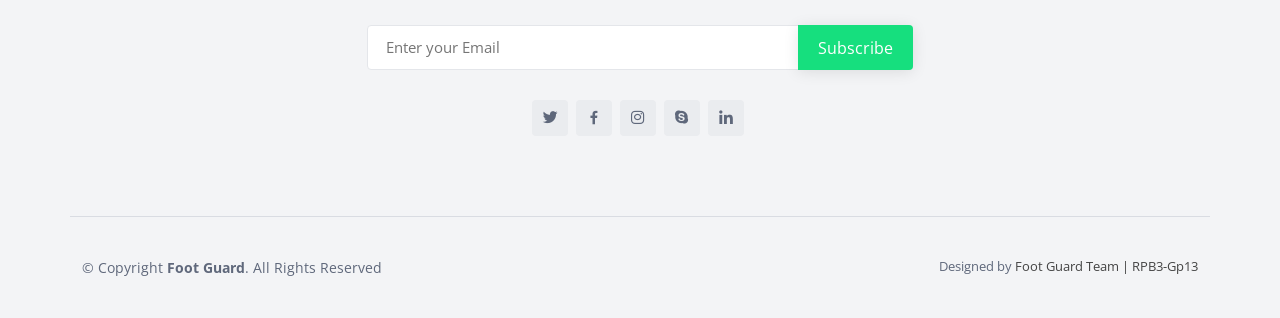
==== commit c5b0cbc6: "4.1" ====
--- a/FootGuard/index.html
+++ b/FootGuard/index.html
@@ -89,10 +89,10 @@
           </h2>
           <p style="font-weight:bold ;">Stay Safe, Stay Healthy</p><br>
           <div class="d-flex">
-            <a href="https://footguard.tech/" class="btn-get-started scrollto" target=”_blank”><i class="bi bi-laptop"></i> <span>Foot Guard</span>
+            <a href="https://footguard.tech/" class="btn-get-started scrollto" target=”_blank”><i
+                class="bi bi-laptop"></i> <span>Foot Guard</span>
             </a>
-            <a href="" class="glightbox btn-watch-video"><i
-                class="bi bi-play-circle"></i><span>Watch Video</span></a>
+            <a href="" class="glightbox btn-watch-video"><i class="bi bi-play-circle"></i><span>Watch Video</span></a>
           </div>
         </div>
         <div class="col-lg-6 order-1 order-lg-2 hero-img" data-aos="zoom-in" data-aos-delay="800">
@@ -102,7 +102,7 @@
     </div>
   </section><!-- End Hero -->
 
-
+  <!-- featured-services -->
   <section id="about" class="featured-services">
     <div class="container">
       <div class="section-title">
@@ -370,7 +370,8 @@
 
                 <h3>The Moment Of Found This Idea</h3>
 
-                <p style="text-align: justify;">"The moment this idea occurred when we witnessed the challenges both patients and medical experts
+                <p style="text-align: justify;">"The moment this idea occurred when we witnessed the challenges both
+                  patients and medical experts
                   faced in providing and receiving wound care. We observed the immense struggle patients endured while
                   seeking medical assistance for their wounds. Simultaneously, we also recognized the tremendous effort
                   exerted by medical experts in developing a comprehensive solution for wound care. These collective
@@ -398,7 +399,8 @@
               <div class="content">
                 <h3>Why We Attach Our Self With This Research</h3>
 
-                <p style="text-align: justify;"> "We attach ourselves to this research for several compelling reasons. Firstly, witnessing the
+                <p style="text-align: justify;"> "We attach ourselves to this research for several compelling reasons.
+                  Firstly, witnessing the
                   struggles faced by patients in obtaining proper wound care touched us deeply and instilled a sense of
                   empathy within us. We recognized the significant impact that effective wound care can have on the
                   well-being and quality of life of individuals. By engaging in this research, we aim to contribute to
@@ -433,28 +435,34 @@
 
           <div class="row gx-0">
 
-            <div class="col-lg-5 d-flex flex-column justify-content-center" data-aos="fade-up" data-aos-delay="200" style="text-align: justify;">
+            <div class="col-lg-5 d-flex flex-column justify-content-center" data-aos="fade-up" data-aos-delay="200"
+              style="text-align: justify;">
               <div class="content">
                 <h3>How You Can Help Us...</h3>
 
                 <p>"We appreciate your interest in our research and value your willingness to contribute. There are
                   several ways you can help us in our endeavor to improve wound care:
 
-                  <h6>your experiences:</h6>  If you have personal experiences or stories related to diabetic wound care in
-                  the Sri Lankan context, we encourage you to share them with us. Your insights can provide valuable
-                  perspectives and help us better understand the challenges faced by patients and medical experts. <br><br>
-
-                  <h6>Provide expertise:</h6> Provide expertise: If you possess specialized knowledge or expertise in the field of wound care, we
-                  would greatly appreciate your input. Your insights can contribute to the development of innovative
-                  solutions, best practices, and evidence-based approaches.<br><br>
-
-                  <h6>Spread awareness:</h6>  Help us raise awareness about the importance of proper diabetic wound care and the
-                  challenges faced in the Sri Lankan context. Share our research findings, publications, or initiatives
-                  with your network, colleagues, or relevant stakeholders. By increasing awareness, we can foster a
-                  collective understanding and support for improved wound care practices.
-
-                  <span id="dots_data2">...</span><br>
-                  <span id="more_data2"> <br><h6>Funding and resources:</h6>  Research projects often require financial support and resources to conduct
+                <h6>your experiences:</h6> If you have personal experiences or stories related to diabetic wound care in
+                the Sri Lankan context, we encourage you to share them with us. Your insights can provide valuable
+                perspectives and help us better understand the challenges faced by patients and medical experts.
+                <br><br>
+
+                <h6>Provide expertise:</h6> Provide expertise: If you possess specialized knowledge or expertise in the
+                field of wound care, we
+                would greatly appreciate your input. Your insights can contribute to the development of innovative
+                solutions, best practices, and evidence-based approaches.<br><br>
+
+                <h6>Spread awareness:</h6> Help us raise awareness about the importance of proper diabetic wound care
+                and the
+                challenges faced in the Sri Lankan context. Share our research findings, publications, or initiatives
+                with your network, colleagues, or relevant stakeholders. By increasing awareness, we can foster a
+                collective understanding and support for improved wound care practices.
+
+                <span id="dots_data2">...</span><br>
+                <span id="more_data2"> <br>
+                  <h6>Funding and resources:</h6> Research projects often require financial support and resources to
+                  conduct
                   studies, gather data, and implement solutions. If you have access to funding sources or can provide
                   resources that can aid our research efforts, your contribution will be immensely valuable.<br><br>
 
@@ -464,8 +472,8 @@
                   would be happy to explore possibilities for collaboration."<br>
 
 
-                  </span>
-                  <br>
+                </span>
+                <br>
                 <p onclick="myFunction_data2()" id="myBtn_data2"
                   class="btn-get-started scrollto d-inline-flex align-items-center justify-content-center align-self-center">
                   <span>Read More</span>
--- a/FootGuard/assets/css/style.css
+++ b/FootGuard/assets/css/style.css
@@ -12,6 +12,7 @@
 #more_mo {display: none;}
 #more_att{display: none;}
 #more_data {display: none;}
+#more_data2 {display: none;}
 
 
 
@@ -986,11 +987,11 @@
   height: 12px;
   background-color: #fff;
   opacity: 1;
-  border: 1px solid #5777ba;
+  border: 1px solid #206BFB;
 }
 
 .gallery .swiper-pagination .swiper-pagination-bullet-active {
-  background-color: #5777ba;
+  background-color: #206BFB;
 }
 
 .gallery .swiper-slide-active {
@@ -1003,7 +1004,7 @@
   }
 
   .gallery .swiper-slide-active {
-    border: 6px solid #5777ba;
+    border: 6px solid #206BFB;
     padding: 4px;
     background: #fff;
     z-index: 1;
